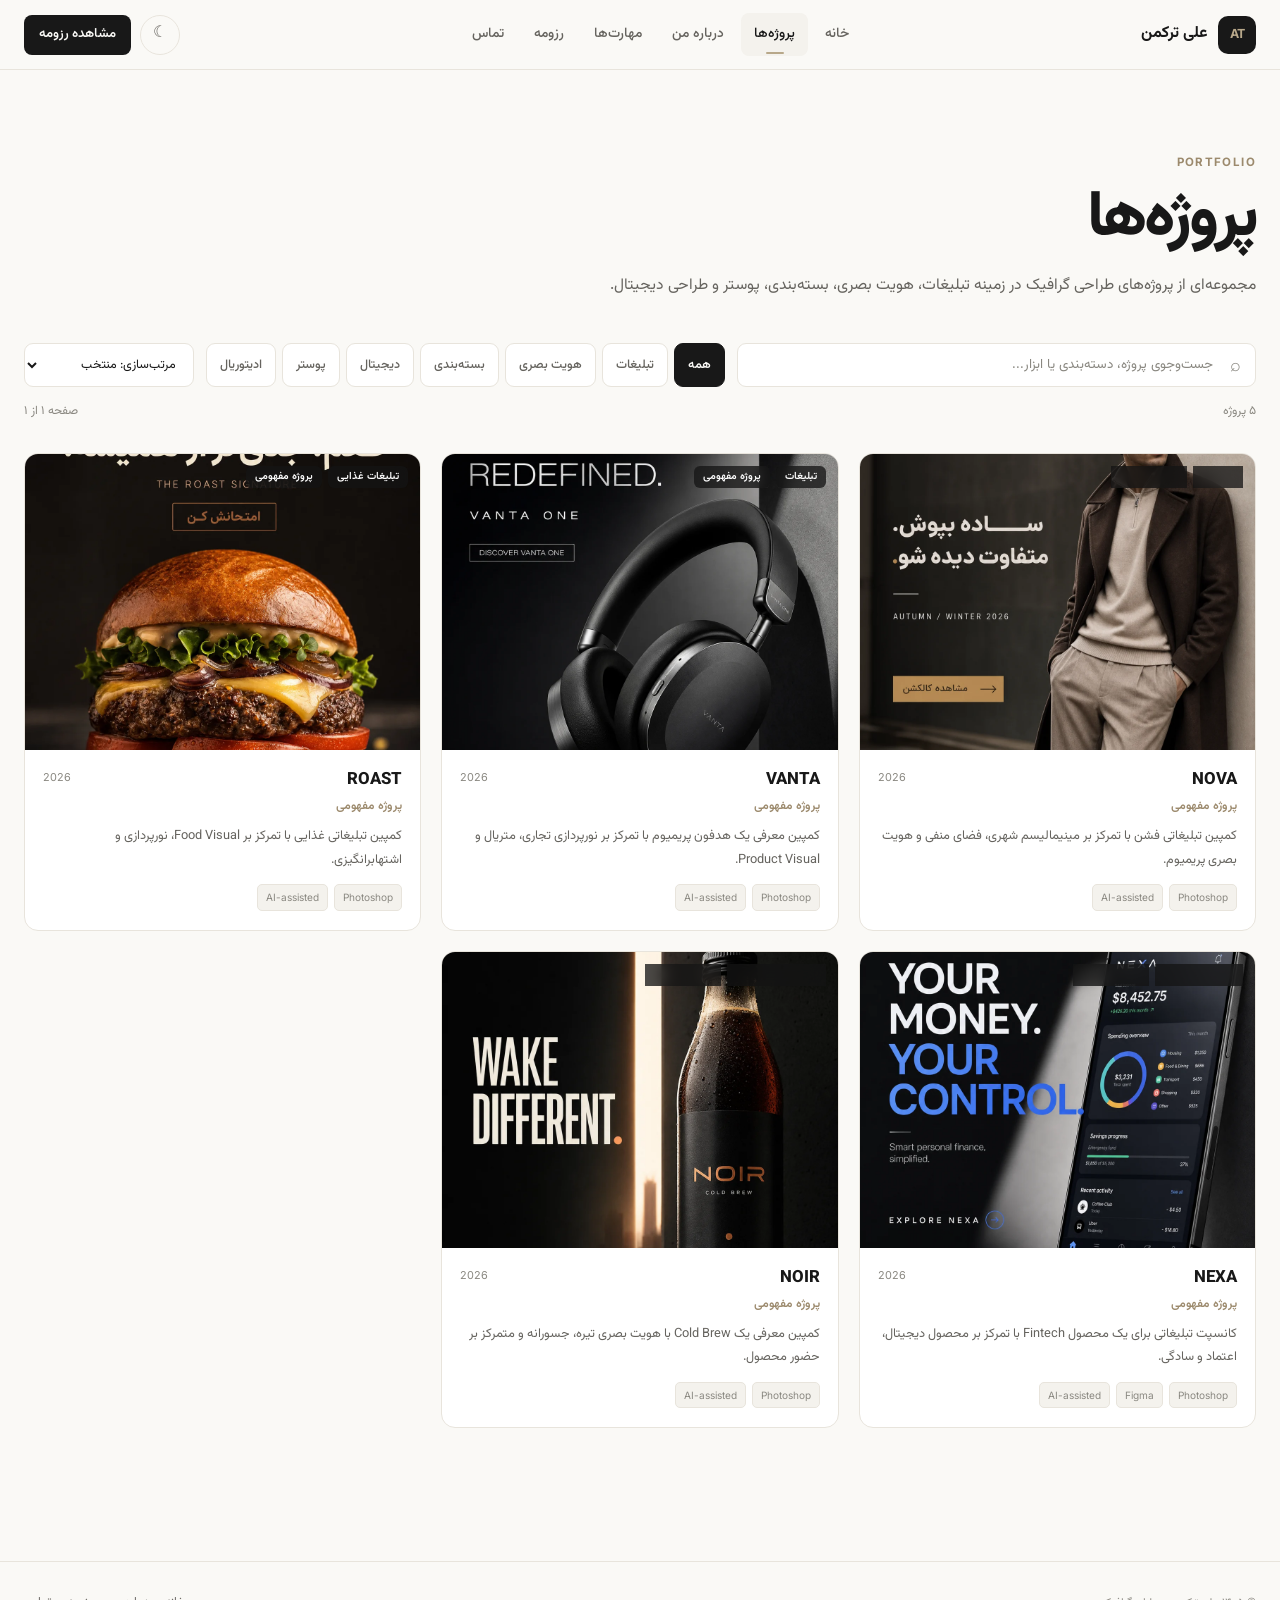
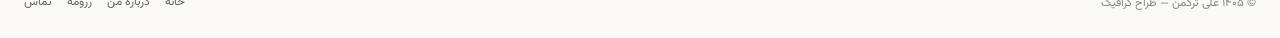
==== projects.html @ 40c4d27c "Update projects.html" ====
<!DOCTYPE html>
<html lang="fa" dir="rtl">

<head>

    <meta charset="UTF-8">

    <meta
        name="viewport"
        content="width=device-width, initial-scale=1.0"
    >

    <title>
        پروژه‌ها | علی ترکمن
    </title>

    <meta
        name="description"
        content="مجموعه پروژه‌های طراحی گرافیک علی ترکمن در زمینه تبلیغات، هویت بصری، بسته‌بندی، پوستر و طراحی دیجیتال."
    >

    <meta
        name="author"
        content="علی ترکمن"
    >

    <meta
        name="robots"
        content="index, follow"
    >

    <meta
        name="theme-color"
        content="#FAF9F6"
    >

    <link
        rel="canonical"
        href="https://amoraklm.github.io/portfolio/projects.html"
    >


    <!-- =========================================================
         OPEN GRAPH
         ========================================================= -->

    <meta
        property="og:type"
        content="website"
    >

    <meta
        property="og:locale"
        content="fa_IR"
    >

    <meta
        property="og:site_name"
        content="علی ترکمن | طراح گرافیک"
    >

    <meta
        property="og:title"
        content="پروژه‌ها | علی ترکمن"
    >

    <meta
        property="og:description"
        content="مجموعه‌ای از پروژه‌های طراحی گرافیک، تبلیغات، هویت بصری، بسته‌بندی و طراحی دیجیتال."
    >

    <meta
        property="og:url"
        content="https://amoraklm.github.io/portfolio/projects.html"
    >


    <!-- =========================================================
         FONTS
         ========================================================= -->

    <link
        rel="preconnect"
        href="https://fonts.googleapis.com"
    >

    <link
        rel="preconnect"
        href="https://fonts.gstatic.com"
        crossorigin
    >

    <link
        href="https://fonts.googleapis.com/css2?family=Inter:wght@400;500;600;700;800&family=Vazirmatn:wght@400;500;600;700;800&display=swap"
        rel="stylesheet"
    >


    <style>

        /* =========================================================
           DESIGN TOKENS
           ========================================================= */

        :root {

            --bg: #FAF9F6;

            --surface: #FFFFFF;

            --surface-soft: #F4F2ED;

            --surface-soft-2: #ECE9E2;

            --text: #181818;

            --text-secondary: #66645F;

            --text-muted: #8A8881;

            --accent: #B8A88A;

            --accent-dark: #9C8A6D;

            --accent-soft:
                rgba(184, 168, 138, 0.12);

            --border: #E8E4DC;

            --border-strong: #D9D2C7;

            --overlay:
                rgba(16, 16, 14, 0.82);

            --shadow-sm:
                0 1px 3px rgba(20, 20, 20, 0.04);

            --shadow-md:
                0 8px 24px rgba(20, 20, 20, 0.06);

            --shadow-lg:
                0 18px 60px rgba(20, 20, 20, 0.12);

            --radius-sm: 8px;

            --radius-md: 14px;

            --radius-lg: 22px;

            --container: 1240px;

            --header-height: 70px;

            --font-fa:
                "Vazirmatn",
                Tahoma,
                Arial,
                sans-serif;

            --font-en:
                "Inter",
                Arial,
                sans-serif;

            --transition:
                0.25s cubic-bezier(
                    0.25,
                    0.46,
                    0.45,
                    0.94
                );

            --focus-ring:
                0 0 0 3px
                rgba(184, 168, 138, 0.28);
        }


        html[data-theme="dark"] {

            --bg: #11110F;

            --surface: #1A1A17;

            --surface-soft: #22221E;

            --surface-soft-2: #2A2924;

            --text: #F0EFEB;

            --text-secondary: #B0AEA7;

            --text-muted: #85837C;

            --accent: #C9B996;

            --accent-dark: #B7A67F;

            --accent-soft:
                rgba(201, 185, 150, 0.11);

            --border: #2D2C28;

            --border-strong: #3A3934;

            --overlay:
                rgba(0, 0, 0, 0.88);

            --shadow-sm:
                0 1px 3px rgba(0, 0, 0, 0.22);

            --shadow-md:
                0 8px 24px rgba(0, 0, 0, 0.25);

            --shadow-lg:
                0 18px 48px rgba(0, 0, 0, 0.32);
        }


        /* =========================================================
           RESET
           ========================================================= */

        *,
        *::before,
        *::after {
            box-sizing: border-box;

            margin: 0;

            padding: 0;
        }


        html {

            scroll-behavior: smooth;

            -webkit-text-size-adjust: 100%;
        }


        body {

            min-height: 100vh;

            overflow-x: hidden;

            background:
                var(--bg);

            color:
                var(--text);

            font-family:
                var(--font-fa);

            line-height:
                1.8;

            -webkit-font-smoothing:
                antialiased;

            text-rendering:
                optimizeLegibility;

            transition:
                background-color 0.25s ease,
                color 0.25s ease;
        }


        body.modal-open {

            overflow: hidden;
        }


        a {

            color:
                inherit;

            text-decoration:
                none;
        }


        button,
        input,
        select {

            font: inherit;
        }


        button {

            border:
                0;
        }


        img {

            display:
                block;

            max-width:
                100%;
        }


        ::selection {

            background:
                var(--accent);

            color:
                #FFFFFF;
        }


        :focus-visible {

            outline:
                none;

            box-shadow:
                var(--focus-ring);
        }


        .container {

            width:
                min(
                    calc(100% - 48px),
                    var(--container)
                );

            margin-inline:
                auto;
        }


        .sr-only {

            position:
                absolute;

            width:
                1px;

            height:
                1px;

            padding:
                0;

            margin:
                -1px;

            overflow:
                hidden;

            clip:
                rect(0, 0, 0, 0);

            white-space:
                nowrap;

            border:
                0;
        }


        /* =========================================================
           HEADER
           ========================================================= */

        .site-header {

            position:
                sticky;

            top:
                0;

            z-index:
                1000;

            height:
                var(--header-height);

            background:
                color-mix(
                    in srgb,
                    var(--bg) 94%,
                    transparent
                );

            border-bottom:
                1px solid var(--border);

            backdrop-filter:
                blur(16px);

            -webkit-backdrop-filter:
                blur(16px);
        }


        .site-header-inner {

            height:
                100%;

            display:
                flex;

            align-items:
                center;

            justify-content:
                space-between;

            gap:
                28px;
        }


        .brand {

            display:
                inline-flex;

            align-items:
                center;

            gap:
                10px;

            flex-shrink:
                0;

            font-weight:
                800;
        }


        .brand-mark {

            width:
                38px;

            height:
                38px;

            display:
                grid;

            place-items:
                center;

            border-radius:
                10px;

            background:
                var(--text);

            color:
                var(--accent);

            font-family:
                var(--font-en);

            font-size:
                0.78rem;

            font-weight:
                700;

            letter-spacing:
                -0.04em;
        }


        .brand-name {

            font-size:
                1rem;

            font-weight:
                700;
        }


        .main-nav {

            display:
                flex;

            align-items:
                center;

            gap:
                4px;
        }


        .main-nav a {

            position:
                relative;

            padding:
                9px 13px;

            border-radius:
                8px;

            color:
                var(--text-secondary);

            font-size:
                0.86rem;

            font-weight:
                500;

            transition:
                color var(--transition),
                background-color var(--transition);
        }


        .main-nav a:hover,
        .main-nav a.active {

            color:
                var(--text);

            background:
                var(--surface-soft);
        }


        .main-nav a.active::after {

            content:
                "";

            position:
                absolute;

            right:
                50%;

            bottom:
                2px;

            width:
                18px;

            height:
                2px;

            transform:
                translateX(50%);

            border-radius:
                999px;

            background:
                var(--accent);
        }


        .header-actions {

            display:
                flex;

            align-items:
                center;

            gap:
                9px;
        }


        .icon-btn {

            width:
                40px;

            height:
                40px;

            display:
                grid;

            place-items:
                center;

            border:
                1px solid var(--border);

            border-radius:
                50%;

            background:
                transparent;

            color:
                var(--text-secondary);

            cursor:
                pointer;

            transition:
                border-color var(--transition),
                background-color var(--transition),
                color var(--transition);
        }


        .icon-btn:hover {

            border-color:
                var(--accent);

            background:
                var(--surface-soft);

            color:
                var(--text);
        }


        .cv-btn {

            min-height:
                40px;

            display:
                inline-flex;

            align-items:
                center;

            justify-content:
                center;

            padding:
                8px 15px;

            border-radius:
                8px;

            background:
                var(--text);

            color:
                var(--bg);

            font-size:
                0.82rem;

            font-weight:
                600;

            transition:
                background-color var(--transition),
                transform var(--transition);
        }


        .cv-btn:hover {

            transform:
                translateY(-1px);

            background:
                var(--accent);

            color:
                #FFFFFF;
        }


        .menu-btn {

            display:
                none;

            width:
                40px;

            height:
                40px;

            align-items:
                center;

            justify-content:
                center;

            flex-direction:
                column;

            gap:
                5px;

            border-radius:
                8px;

            background:
                transparent;

            cursor:
                pointer;
        }


        .menu-btn span {

            width:
                21px;

            height:
                2px;

            border-radius:
                2px;

            background:
                var(--text);

            transition:
                transform var(--transition),
                opacity var(--transition);
        }


        .menu-btn.open span:nth-child(1) {

            transform:
                translateY(7px)
                rotate(45deg);
        }


        .menu-btn.open span:nth-child(2) {

            opacity:
                0;
        }


        .menu-btn.open span:nth-child(3) {

            transform:
                translateY(-7px)
                rotate(-45deg);
        }


        /* =========================================================
           PAGE INTRO
           ========================================================= */

        .page-intro {

            padding:
                82px 0 42px;
        }


        .page-intro-inner {

            max-width:
                850px;
        }


        .eyebrow {

            margin-bottom:
                8px;

            color:
                var(--accent-dark);

            font-family:
                var(--font-en);

            font-size:
                0.72rem;

            font-weight:
                700;

            letter-spacing:
                0.12em;
        }


        .page-title {

            font-size:
                clamp(
                    2.2rem,
                    5vw,
                    4rem
                );

            line-height:
                1.2;

            letter-spacing:
                -0.045em;

            font-weight:
                800;
        }


        .page-description {

            max-width:
                700px;

            margin-top:
                12px;

            color:
                var(--text-secondary);

            font-size:
                0.98rem;

            line-height:
                2;
        }


        /* =========================================================
           TOOLBAR
           ========================================================= */

        .portfolio-toolbar {

            padding-bottom:
                30px;
        }


        .toolbar {

            display:
                grid;

            grid-template-columns:
                minmax(0, 1fr)
                auto
                auto;

            gap:
                12px;

            align-items:
                center;
        }


        .search-box {

            position:
                relative;
        }


        .search-box input {

            width:
                100%;

            height:
                44px;

            padding:
                0 42px 0 14px;

            border:
                1px solid var(--border);

            border-radius:
                9px;

            background:
                var(--surface);

            color:
                var(--text);

            font-size:
                0.84rem;

            outline:
                none;

            transition:
                border-color var(--transition),
                box-shadow var(--transition);
        }


        .search-box input::placeholder {

            color:
                var(--text-muted);
        }


        .search-box input:focus {

            border-color:
                var(--accent);

            box-shadow:
                var(--focus-ring);
        }


        .search-icon {

            position:
                absolute;

            top:
                50%;

            right:
                15px;

            transform:
                translateY(-50%);

            color:
                var(--text-muted);

            font-family:
                var(--font-en);

            font-size:
                1.1rem;

            pointer-events:
                none;
        }


        .filter-group {

            display:
                flex;

            flex-wrap:
                wrap;

            gap:
                6px;
        }


        .filter-btn {

            height:
                44px;

            padding:
                0 13px;

            border:
                1px solid var(--border);

            border-radius:
                9px;

            background:
                var(--surface);

            color:
                var(--text-secondary);

            font-size:
                0.78rem;

            font-weight:
                500;

            cursor:
                pointer;

            white-space:
                nowrap;

            transition:
                background-color var(--transition),
                color var(--transition),
                border-color var(--transition);
        }


        .filter-btn:hover {

            border-color:
                var(--accent);

            color:
                var(--text);
        }


        .filter-btn.active {

            border-color:
                var(--text);

            background:
                var(--text);

            color:
                var(--bg);

            font-weight:
                600;
        }


        html[data-theme="dark"]
        .filter-btn.active {

            border-color:
                var(--accent);

            background:
                var(--accent);

            color:
                #161613;
        }


        .sort-select {

            min-width:
                170px;

            height:
                44px;

            padding:
                0 13px;

            border:
                1px solid var(--border);

            border-radius:
                9px;

            background:
                var(--surface);

            color:
                var(--text);

            font-size:
                0.78rem;

            cursor:
                pointer;

            outline:
                none;
        }


        .toolbar-status {

            display:
                flex;

            align-items:
                center;

            justify-content:
                space-between;

            gap:
                12px;

            margin-top:
                14px;

            color:
                var(--text-muted);

            font-size:
                0.76rem;
        }


        /* =========================================================
           PROJECTS GRID
           ========================================================= */

        .projects-section {

            padding-bottom:
                95px;
        }


        .projects-grid {

            display:
                grid;

            grid-template-columns:
                repeat(
                    3,
                    minmax(0, 1fr)
                );

            gap:
                20px;
        }


        .project-card {

            min-width:
                0;

            overflow:
                hidden;

            border:
                1px solid var(--border);

            border-radius:
                var(--radius-md);

            background:
                var(--surface);

            transition:
                transform var(--transition),
                border-color var(--transition),
                box-shadow var(--transition);
        }


        .project-card:hover {

            transform:
                translateY(-4px);

            border-color:
                var(--accent);

            box-shadow:
                var(--shadow-md);
        }


        .project-card:focus-within {

            border-color:
                var(--accent);

            box-shadow:
                var(--focus-ring);
        }


        .project-open-btn {

            width:
                100%;

            height:
                100%;

            display:
                block;

            padding:
                0;

            border:
                0;

            background:
                transparent;

            color:
                inherit;

            text-align:
                right;

            cursor:
                pointer;
        }


        .project-image-wrap {

            position:
                relative;

            overflow:
                hidden;

            aspect-ratio:
                4 / 3;

            background:
                var(--surface-soft);
        }


        .project-image {

            width:
                100%;

            height:
                100%;

            object-fit:
                cover;

            transition:
                transform 0.5s ease;
        }


        .project-card:hover
        .project-image {

            transform:
                scale(1.025);
        }


        .project-fallback {

            width:
                100%;

            height:
                100%;

            display:
                grid;

            place-items:
                center;

            padding:
                20px;

            background:
                linear-gradient(
                    135deg,
                    var(--surface-soft),
                    var(--bg)
                );

            color:
                var(--accent-dark);

            font-family:
                var(--font-en);

            font-size:
                1.7rem;

            font-weight:
                800;

            letter-spacing:
                -0.04em;

            text-align:
                center;
        }


        .project-badges {

            position:
                absolute;

            top:
                12px;

            right:
                12px;

            display:
                flex;

            flex-wrap:
                wrap;

            gap:
                6px;

            max-width:
                calc(
                    100% - 24px
                );

            pointer-events:
                none;
        }


        .badge {

            display:
                inline-flex;

            align-items:
                center;

            padding:
                4px 9px;

            border-radius:
                6px;

            background:
                rgba(
                    20,
                    20,
                    20,
                    0.76
                );

            color:
                #FFFFFF;

            font-size:
                0.65rem;

            font-weight:
                600;

            line-height:
                1.4;

            backdrop-filter:
                blur(8px);

            -webkit-backdrop-filter:
                blur(8px);
        }


        .project-body {

            padding:
                18px 18px 19px;
        }


        .project-title-row {

            display:
                flex;

            align-items:
                flex-start;

            justify-content:
                space-between;

            gap:
                12px;
        }


        .project-title {

            font-size:
                1.05rem;

            font-weight:
                800;

            line-height:
                1.5;
        }


        .project-year {

            flex-shrink:
                0;

            color:
                var(--text-muted);

            font-family:
                var(--font-en);

            font-size:
                0.68rem;
        }


        .project-type {

            margin-top:
                3px;

            color:
                var(--accent-dark);

            font-size:
                0.75rem;

            font-weight:
                600;
        }


        .project-description {

            margin-top:
                7px;

            color:
                var(--text-secondary);

            font-size:
                0.8rem;

            line-height:
                1.85;
        }


        .project-tools {

            display:
                flex;

            flex-wrap:
                wrap;

            gap:
                6px;

            margin-top:
                12px;
        }


        .tool-tag {

            padding:
                3px 8px;

            border:
                1px solid var(--border);

            border-radius:
                5px;

            background:
                var(--surface-soft);

            color:
                var(--text-muted);

            font-family:
                var(--font-en);

            font-size:
                0.63rem;
        }


        /* =========================================================
           EMPTY STATE
           ========================================================= */

        .empty-state {

            display:
                none;

            padding:
                75px 20px;

            border:
                1px dashed
                var(--border-strong);

            border-radius:
                var(--radius-md);

            text-align:
                center;
        }


        .empty-state.visible {

            display:
                block;
        }


        .empty-icon {

            margin-bottom:
                10px;

            color:
                var(--accent);

            font-family:
                var(--font-en);

            font-size:
                2rem;

            font-weight:
                700;
        }


        .empty-state h2 {

            font-size:
                1rem;

            font-weight:
                700;
        }


        .empty-state p {

            margin-top:
                5px;

            color:
                var(--text-secondary);

            font-size:
                0.8rem;
        }


        .reset-search-btn {

            margin-top:
                16px;

            min-height:
                42px;

            padding:
                8px 15px;

            border-radius:
                8px;

            background:
                var(--text);

            color:
                var(--bg);

            font-size:
                0.77rem;

            font-weight:
                600;

            cursor:
                pointer;

            transition:
                background-color var(--transition);
        }


        .reset-search-btn:hover {

            background:
                var(--accent);

            color:
                #FFFFFF;
        }


        /* =========================================================
           PAGINATION
           ========================================================= */

        .pagination {

            display:
                flex;

            align-items:
                center;

            justify-content:
                center;

            flex-wrap:
                wrap;

            gap:
                6px;

            margin-top:
                38px;
        }


        .page-btn {

            min-width:
                40px;

            height:
                40px;

            padding:
                0 10px;

            display:
                inline-flex;

            align-items:
                center;

            justify-content:
                center;

            border:
                1px solid var(--border);

            border-radius:
                8px;

            background:
                var(--surface);

            color:
                var(--text-secondary);

            font-size:
                0.75rem;

            font-weight:
                600;

            cursor:
                pointer;

            transition:
                color var(--transition),
                background-color var(--transition),
                border-color var(--transition);
        }


        .page-btn:hover:not(:disabled) {

            border-color:
                var(--accent);

            color:
                var(--text);
        }


        .page-btn.active {

            border-color:
                var(--text);

            background:
                var(--text);

            color:
                var(--bg);
        }


        html[data-theme="dark"]
        .page-btn.active {

            border-color:
                var(--accent);

            background:
                var(--accent);

            color:
                #161613;
        }


        .page-btn:disabled {

            opacity:
                0.4;

            cursor:
                not-allowed;
        }


        .page-btn.arrow {

            font-family:
                var(--font-en);

            font-size:
                0.95rem;
        }


        /* =========================================================
           MODAL
           ========================================================= */

        .modal {

            position:
                fixed;

            inset:
                0;

            z-index:
                2000;

            display:
                flex;

            align-items:
                center;

            justify-content:
                center;

            padding:
                24px;

            background:
                var(--overlay);

            opacity:
                0;

            visibility:
                hidden;

            pointer-events:
                none;

            transition:
                opacity 0.25s ease,
                visibility 0.25s ease;
        }


        .modal.is-open {

            opacity:
                1;

            visibility:
                visible;

            pointer-events:
                auto;
        }


        .modal-dialog {

            position:
                relative;

            width:
                min(
                    1180px,
                    100%
                );

            max-height:
                calc(
                    100vh - 48px
                );

            display:
                grid;

            grid-template-columns:
                minmax(0, 1.55fr)
                minmax(300px, 0.8fr);

            overflow:
                hidden;

            border:
                1px solid var(--border);

            border-radius:
                var(--radius-lg);

            background:
                var(--surface);

            box-shadow:
                var(--shadow-lg);

            transform:
                translateY(12px)
                scale(0.985);

            transition:
                transform 0.28s ease;
        }


        .modal.is-open
        .modal-dialog {

            transform:
                translateY(0)
                scale(1);
        }


        .modal-visual {

            min-width:
                0;

            min-height:
                0;

            display:
                flex;

            align-items:
                center;

            justify-content:
                center;

            overflow:
                auto;

            background:
                #0F0F0D;

            scrollbar-width:
                thin;
        }


        .modal-visual img {

            width:
                100%;

            max-width:
                100%;

            height:
                auto;

            max-height:
                calc(
                    100vh - 48px
                );

            object-fit:
                contain;
        }


        .modal-info {

            min-width:
                0;

            overflow:
                auto;

            padding:
                34px 30px 30px;

            background:
                var(--surface);

            scrollbar-width:
                thin;
        }


        .modal-close {

            position:
                absolute;

            top:
                14px;

            left:
                14px;

            z-index:
                5;

            width:
                40px;

            height:
                40px;

            display:
                grid;

            place-items:
                center;

            border:
                1px solid
                rgba(
                    255,
                    255,
                    255,
                    0.15
                );

            border-radius:
                50%;

            background:
                rgba(
                    18,
                    18,
                    16,
                    0.74
                );

            color:
                #FFFFFF;

            font-family:
                var(--font-en);

            font-size:
                1.25rem;

            line-height:
                1;

            cursor:
                pointer;

            backdrop-filter:
                blur(10px);

            -webkit-backdrop-filter:
                blur(10px);

            transition:
                background-color var(--transition),
                transform var(--transition);
        }


        .modal-close:hover {

            transform:
                rotate(90deg);

            background:
                rgba(
                    18,
                    18,
                    16,
                    0.92
                );
        }


        .modal-eyebrow {

            margin-bottom:
                8px;

            color:
                var(--accent-dark);

            font-family:
                var(--font-en);

            font-size:
                0.68rem;

            font-weight:
                700;

            letter-spacing:
                0.12em;
        }


        .modal-title-row {

            display:
                flex;

            align-items:
                flex-start;

            justify-content:
                space-between;

            gap:
                16px;
        }


        .modal-title {

            font-size:
                clamp(
                    1.7rem,
                    3vw,
                    2.5rem
                );

            line-height:
                1.25;

            font-weight:
                800;

            letter-spacing:
                -0.035em;
        }


        .modal-year {

            flex-shrink:
                0;

            color:
                var(--text-muted);

            font-family:
                var(--font-en);

            font-size:
                0.72rem;

            padding-top:
                7px;
        }


        .modal-meta {

            display:
                flex;

            flex-wrap:
                wrap;

            gap:
                7px;

            margin-top:
                14px;
        }


        .modal-meta-tag {

            display:
                inline-flex;

            align-items:
                center;

            min-height:
                31px;

            padding:
                4px 10px;

            border:
                1px solid var(--border);

            border-radius:
                7px;

            background:
                var(--surface-soft);

            color:
                var(--text-secondary);

            font-size:
                0.7rem;

            font-weight:
                600;
        }


        .modal-description {

            margin-top:
                22px;

            color:
                var(--text-secondary);

            font-size:
                0.84rem;

            line-height:
                2;
        }


        .modal-section {

            margin-top:
                25px;

            padding-top:
                20px;

            border-top:
                1px solid var(--border);
        }


        .modal-section-title {

            margin-bottom:
                10px;

            font-size:
                0.8rem;

            font-weight:
                800;
        }


        .modal-tools {

            display:
                flex;

            flex-wrap:
                wrap;

            gap:
                7px;
        }


        .modal-tool {

            padding:
                5px 9px;

            border:
                1px solid var(--border);

            border-radius:
                6px;

            background:
                var(--surface-soft);

            color:
                var(--text-secondary);

            font-family:
                var(--font-en);

            font-size:
                0.66rem;
        }


        .modal-services {

            display:
                flex;

            flex-direction:
                column;

            gap:
                7px;

            padding:
                0;

            list-style:
                none;
        }


        .modal-services li {

            position:
                relative;

            padding-right:
                18px;

            color:
                var(--text-secondary);

            font-size:
                0.76rem;
        }


        .modal-services li::before {

            content:
                "";

            position:
                absolute;

            top:
                0.8em;

            right:
                0;

            width:
                6px;

            height:
                6px;

            border-radius:
                50%;

            background:
                var(--accent);
        }


        .modal-actions {

            display:
                flex;

            flex-wrap:
                wrap;

            gap:
                9px;

            margin-top:
                28px;
        }


        .modal-action {

            min-height:
                42px;

            display:
                inline-flex;

            align-items:
                center;

            justify-content:
                center;

            padding:
                8px 14px;

            border:
                1px solid var(--border);

            border-radius:
                8px;

            background:
                var(--surface);

            color:
                var(--text);

            font-size:
                0.74rem;

            font-weight:
                600;

            cursor:
                pointer;

            transition:
                background-color var(--transition),
                border-color var(--transition),
                color var(--transition);
        }


        .modal-action:hover {

            border-color:
                var(--accent);

            background:
                var(--surface-soft);

        }


        .modal-action.primary {

            border-color:
                var(--text);

            background:
                var(--text);

            color:
                var(--bg);
        }


        .modal-action.primary:hover {

            border-color:
                var(--accent);

            background:
                var(--accent);

            color:
                #FFFFFF;
        }


        /* =========================================================
           MODAL IMAGE ERROR
           ========================================================= */

        .modal-image-fallback {

            padding:
                40px;

            color:
                #FFFFFF;

            text-align:
                center;
        }


        .modal-image-fallback strong {

            display:
                block;

            font-family:
                var(--font-en);

            font-size:
                1.5rem;
        }


        .modal-image-fallback span {

            display:
                block;

            margin-top:
                7px;

            color:
                rgba(
                    255,
                    255,
                    255,
                    0.66
                );

            font-size:
                0.75rem;
        }


        /* =========================================================
           FOOTER
           ========================================================= */

        .site-footer {

            padding:
                30px 0 24px;

            border-top:
                1px solid var(--border);
        }


        .footer-inner {

            display:
                flex;

            align-items:
                center;

            justify-content:
                space-between;

            flex-wrap:
                wrap;

            gap:
                18px;
        }


        .footer-copy {

            color:
                var(--text-muted);

            font-size:
                0.72rem;
        }


        .footer-links {

            display:
                flex;

            flex-wrap:
                wrap;

            gap:
                15px;
        }


        .footer-links a {

            color:
                var(--text-secondary);

            font-size:
                0.74rem;
        }


        .footer-links a:hover {

            color:
                var(--accent-dark);
        }


        /* =========================================================
           RESPONSIVE — TABLET
           ========================================================= */

        @media (max-width: 1100px) {

            .toolbar {

                grid-template-columns:
                    1fr;
            }


            .filter-group {

                order:
                    2;
            }


            .sort-select {

                width:
                    100%;

                order:
                    3;
            }


            .projects-grid {

                grid-template-columns:
                    repeat(
                        2,
                        minmax(0, 1fr)
                    );
            }


            .modal-dialog {

                grid-template-columns:
                    minmax(0, 1.3fr)
                    minmax(280px, 0.8fr);
            }

        }


        /* =========================================================
           RESPONSIVE — MOBILE NAV
           ========================================================= */

        @media (max-width: 820px) {

            :root {

                --header-height:
                    64px;
            }


            .container {

                width:
                    min(
                        calc(100% - 32px),
                        var(--container)
                    );
            }


            .main-nav {

                position:
                    fixed;

                top:
                    var(--header-height);

                right:
                    0;

                left:
                    0;

                display:
                    flex;

                flex-direction:
                    column;

                align-items:
                    stretch;

                gap:
                    0;

                padding:
                    10px 16px 16px;

                border-bottom:
                    1px solid var(--border);

                background:
                    var(--surface);

                box-shadow:
                    var(--shadow-md);

                transform:
                    translateY(-120%);

                transition:
                    transform 0.3s ease;
            }


            .main-nav.open {

                transform:
                    translateY(0);
            }


            .main-nav a {

                padding:
                    13px 12px;

                border-bottom:
                    1px solid var(--border);

                border-radius:
                    7px;
            }


            .main-nav a:last-child {

                border-bottom:
                    0;
            }


            .main-nav a.active::after {

                display:
                    none;
            }


            .header-actions .cv-btn {

                display:
                    none;
            }


            .menu-btn {

                display:
                    flex;
            }


            .page-intro {

                padding:
                    58px 0 36px;
            }


            .modal {

                padding:
                    12px;
            }


            .modal-dialog {

                width:
                    100%;

                max-height:
                    calc(
                        100vh - 24px
                    );

                grid-template-columns:
                    1fr;

                grid-template-rows:
                    auto 1fr;
            }


            .modal-visual {

                max-height:
                    48vh;
            }


            .modal-visual img {

                max-height:
                    48vh;
            }


            .modal-info {

                padding:
                    25px 20px 22px;
            }


            .modal-close {

                top:
                    10px;

                left:
                    10px;
            }

        }


        /* =========================================================
           RESPONSIVE — SMALL MOBILE
           ========================================================= */

        @media (max-width: 620px) {

            .page-intro {

                padding:
                    48px 0 30px;
            }


            .page-title {

                font-size:
                    2.2rem;
            }


            .page-description {

                font-size:
                    0.89rem;
            }


            .filter-group {

                overflow-x:
                    auto;

                flex-wrap:
                    nowrap;

                padding-bottom:
                    4px;

                scrollbar-width:
                    none;
            }


            .filter-group::-webkit-scrollbar {

                display:
                    none;
            }


            .filter-btn {

                flex:
                    0 0 auto;
            }


            .projects-grid {

                grid-template-columns:
                    1fr;

                gap:
                    16px;
            }


            .project-body {

                padding:
                    16px;
            }


            .toolbar-status {

                flex-direction:
                    column;

                align-items:
                    flex-start;

                gap:
                    4px;
            }


            .footer-inner {

                flex-direction:
                    column;

                align-items:
                    flex-start;
            }


            .modal {

                padding:
                    8px;
            }


            .modal-dialog {

                max-height:
                    calc(
                        100vh - 16px
                    );

                border-radius:
                    16px;
            }


            .modal-visual {

                max-height:
                    38vh;
            }


            .modal-visual img {

                max-height:
                    38vh;
            }


            .modal-title {

                font-size:
                    1.65rem;
            }


            .modal-title-row {

                gap:
                    8px;
            }


            .modal-info {

                padding:
                    22px 16px 18px;
            }


            .modal-actions {

                flex-direction:
                    column;
            }


            .modal-action {

                width:
                    100%;
            }

        }


        /* =========================================================
           REDUCED MOTION
           ========================================================= */

        @media (
            prefers-reduced-motion: reduce
        ) {

            html {

                scroll-behavior:
                    auto;
            }


            *,
            *::before,
            *::after {

                animation-duration:
                    0.01ms !important;

                animation-iteration-count:
                    1 !important;

                transition-duration:
                    0.01ms !important;
            }

        }

/* =========================================================
   MOBILE MODAL — PREMIUM RESPONSIVE OVERRIDE
   ========================================================= */

@media (max-width: 820px) {

    .modal {
        padding:
            max(10px, env(safe-area-inset-top))
            max(10px, env(safe-area-inset-right))
            max(10px, env(safe-area-inset-bottom))
            max(10px, env(safe-area-inset-left));

        align-items: center;
        overscroll-behavior: contain;
    }

    .modal-dialog {
        width: 100%;
        height: auto;
        max-height: calc(100dvh - 20px);

        display: flex;
        flex-direction: column;

        border-radius: 18px;
        overflow: hidden;

        transform-origin: center center;
    }

    /* -------------------------
       VISUAL
       ------------------------- */

    .modal-visual {
        position: relative;

        flex: 0 0 auto;

        width: 100%;
        height: min(43dvh, 390px);
        max-height: 43dvh;

        display: flex;
        align-items: center;
        justify-content: center;

        overflow: hidden;

        background: #0f0f0d;
    }

    .modal-visual img {
        width: 100%;
        height: 100%;

        max-width: none;
        max-height: none;

        object-fit: contain;
        object-position: center;

        user-select: none;
        -webkit-user-drag: none;
    }

    /* -------------------------
       CLOSE BUTTON
       ------------------------- */

    .modal-close {
        top:
            max(10px, env(safe-area-inset-top));

        left:
            max(10px, env(safe-area-inset-left));

        width: 42px;
        height: 42px;

        border-radius: 12px;

        background:
            rgba(12, 12, 10, 0.72);

        border:
            1px solid
            rgba(255, 255, 255, 0.16);

        backdrop-filter: blur(14px);
        -webkit-backdrop-filter: blur(14px);

        box-shadow:
            0 8px 24px rgba(0, 0, 0, 0.22);
    }

    /* -------------------------
       INFO PANEL
       ------------------------- */

    .modal-info {
        flex: 1 1 auto;

        min-height: 0;

        overflow-y: auto;
        overflow-x: hidden;

        padding:
            22px
            18px
            max(20px, env(safe-area-inset-bottom))
            18px;

        -webkit-overflow-scrolling: touch;
        overscroll-behavior: contain;
    }

    .modal-eyebrow {
        margin-bottom: 6px;
        font-size: 0.65rem;
    }

    .modal-title-row {
        align-items: center;
        gap: 10px;
    }

    .modal-title {
        min-width: 0;

        font-size: clamp(1.45rem, 7vw, 1.85rem);
        line-height: 1.2;

        letter-spacing: -0.035em;
    }

    .modal-year {
        padding-top: 0;
        font-size: 0.66rem;
    }

    .modal-meta {
        gap: 6px;
        margin-top: 12px;
    }

    .modal-meta-tag {
        min-height: 29px;
        padding: 4px 9px;
        font-size: 0.66rem;
    }

    .modal-description {
        margin-top: 18px;

        font-size: 0.82rem;
        line-height: 1.95;
    }

    .modal-section {
        margin-top: 20px;
        padding-top: 17px;
    }

    .modal-section-title {
        margin-bottom: 9px;
        font-size: 0.76rem;
    }

    .modal-tools {
        gap: 6px;
    }

    .modal-tool {
        padding: 5px 8px;
        font-size: 0.63rem;
    }

    .modal-services {
        gap: 6px;
    }

    .modal-services li {
        padding-right: 16px;
        font-size: 0.74rem;
    }

    /* -------------------------
       ACTIONS
       ------------------------- */

    .modal-actions {
        position: sticky;

        bottom: 0;

        margin:
            22px -18px -22px;

        padding:
            12px
            18px
            max(12px, env(safe-area-inset-bottom));

        display: grid;
        grid-template-columns: 1fr;

        background:
            linear-gradient(
                to bottom,
                rgba(255,255,255,0),
                var(--surface) 28%
            );

        backdrop-filter: blur(10px);
        -webkit-backdrop-filter: blur(10px);

        z-index: 4;
    }

    html[data-theme="dark"] .modal-actions {
        background:
            linear-gradient(
                to bottom,
                rgba(17,17,15,0),
                var(--surface) 28%
            );
    }

    .modal-action {
        width: 100%;
        min-height: 44px;

        border-radius: 10px;

        font-size: 0.76rem;
    }
}


/* =========================================================
   SMALL PHONES
   ========================================================= */

@media (max-width: 480px) {

    .modal {
        padding: 6px;
    }

    .modal-dialog {
        max-height: calc(100dvh - 12px);
        border-radius: 16px;
    }

    .modal-visual {
        height: 37dvh;
        max-height: 37dvh;
    }

    .modal-info {
        padding:
            19px
            15px
            max(18px, env(safe-area-inset-bottom))
            15px;
    }

    .modal-close {
        width: 40px;
        height: 40px;

        border-radius: 11px;
    }

    .modal-title {
        font-size: 1.4rem;
    }

    .modal-description {
        font-size: 0.79rem;
    }

    .modal-section {
        margin-top: 18px;
        padding-top: 15px;
    }

    .modal-actions {
        margin:
            20px -15px -19px;

        padding:
            11px
            15px
            max(10px, env(safe-area-inset-bottom));
    }
}


/* =========================================================
   VERY SMALL DEVICES
   ========================================================= */

@media (max-width: 360px) {

    .modal-visual {
        height: 34dvh;
        max-height: 34dvh;
    }

    .modal-title {
        font-size: 1.28rem;
    }

    .modal-meta-tag {
        font-size: 0.61rem;
    }
}

    </style>

</head>


<body>


    <!-- =========================================================
         HEADER
         ========================================================= -->

    <header class="site-header">

        <div class="container site-header-inner">


            <a
                href="index.html"
                class="brand"
                aria-label="صفحه اصلی علی ترکمن"
            >

                <span class="brand-mark">
                    AT
                </span>

                <span class="brand-name">
                    علی ترکمن
                </span>

            </a>


            <nav
                class="main-nav"
                id="mainNav"
                aria-label="ناوبری اصلی"
            >

                <a href="index.html">
                    خانه
                </a>

                <a
                    href="projects.html"
                    class="active"
                    aria-current="page"
                >
                    پروژه‌ها
                </a>

                <a href="index.html#about">
                    درباره من
                </a>

                <a href="index.html#skills">
                    مهارت‌ها
                </a>

                <a href="resume.html">
                    رزومه
                </a>

                <a href="index.html#contact">
                    تماس
                </a>

            </nav>


            <div class="header-actions">


                <button
                    type="button"
                    class="icon-btn"
                    id="themeToggle"
                    aria-label="تغییر حالت نمایش"
                    title="تغییر حالت نمایش"
                >

                    <span
                        id="themeIcon"
                        aria-hidden="true"
                    >
                        ☾
                    </span>

                </button>


                <a
                    href="cv.pdf"
                    class="cv-btn"
                    target="_blank"
                    rel="noopener"
                >
                    مشاهده رزومه
                </a>


                <button
                    type="button"
                    class="menu-btn"
                    id="menuBtn"
                    aria-label="باز کردن منو"
                    aria-expanded="false"
                    aria-controls="mainNav"
                >

                    <span></span>
                    <span></span>
                    <span></span>

                </button>

            </div>

        </div>

    </header>



    <!-- =========================================================
         MAIN
         ========================================================= -->

    <main>


        <!-- =====================================================
             PAGE INTRO
             ===================================================== -->

        <section class="page-intro">

            <div class="container">

                <div class="page-intro-inner">


                    <p class="eyebrow">
                        PORTFOLIO
                    </p>


                    <h1 class="page-title">
                        پروژه‌ها
                    </h1>


                    <p class="page-description">
                        مجموعه‌ای از پروژه‌های طراحی گرافیک در زمینه
                        تبلیغات، هویت بصری، بسته‌بندی، پوستر و طراحی دیجیتال.
                    </p>

                </div>

            </div>

        </section>



        <!-- =====================================================
             TOOLBAR
             ===================================================== -->

        <section
            class="portfolio-toolbar"
            aria-label="جست‌وجو و فیلتر پروژه‌ها"
        >

            <div class="container">


                <div class="toolbar">


                    <div class="search-box">

                        <label
                            for="projectSearch"
                            class="sr-only"
                        >
                            جست‌وجوی پروژه
                        </label>


                        <input
                            id="projectSearch"
                            type="search"
                            placeholder="جست‌وجوی پروژه، دسته‌بندی یا ابزار..."
                            autocomplete="off"
                            spellcheck="false"
                        >


                        <span
                            class="search-icon"
                            aria-hidden="true"
                        >
                            ⌕
                        </span>

                    </div>



                    <div
                        class="filter-group"
                        id="filterGroup"
                        role="group"
                        aria-label="فیلتر پروژه‌ها"
                    >


                        <button
                            type="button"
                            class="filter-btn active"
                            data-filter="all"
                            aria-pressed="true"
                        >
                            همه
                        </button>


                        <button
                            type="button"
                            class="filter-btn"
                            data-filter="advertising"
                            aria-pressed="false"
                        >
                            تبلیغات
                        </button>


                        <button
                            type="button"
                            class="filter-btn"
                            data-filter="branding"
                            aria-pressed="false"
                        >
                            هویت بصری
                        </button>


                        <button
                            type="button"
                            class="filter-btn"
                            data-filter="packaging"
                            aria-pressed="false"
                        >
                            بسته‌بندی
                        </button>


                        <button
                            type="button"
                            class="filter-btn"
                            data-filter="digital"
                            aria-pressed="false"
                        >
                            دیجیتال
                        </button>


                        <button
                            type="button"
                            class="filter-btn"
                            data-filter="poster"
                            aria-pressed="false"
                        >
                            پوستر
                        </button>


                        <button
                            type="button"
                            class="filter-btn"
                            data-filter="editorial"
                            aria-pressed="false"
                        >
                            ادیتوریال
                        </button>

                    </div>



                    <label
                        for="sortProjects"
                        class="sr-only"
                    >
                        مرتب‌سازی پروژه‌ها
                    </label>


                    <select
                        id="sortProjects"
                        class="sort-select"
                    >

                        <option value="featured">
                            مرتب‌سازی: منتخب
                        </option>

                        <option value="newest">
                            جدیدترین
                        </option>

                        <option value="oldest">
                            قدیمی‌ترین
                        </option>

                        <option value="az">
                            نام: الف تا ی
                        </option>

                        <option value="za">
                            نام: ی تا الف
                        </option>

                    </select>

                </div>



                <div class="toolbar-status">

                    <span id="resultCount">
                        در حال بارگذاری پروژه‌ها...
                    </span>


                    <span id="pageStatus">
                        صفحه ۱
                    </span>

                </div>

            </div>

        </section>



        <!-- =====================================================
             PROJECTS
             ===================================================== -->

        <section class="projects-section">

            <div class="container">


                <div
                    class="projects-grid"
                    id="projectsGrid"
                    aria-live="polite"
                ></div>



                <div
                    class="empty-state"
                    id="emptyState"
                    aria-live="polite"
                >

                    <div
                        class="empty-icon"
                        aria-hidden="true"
                    >
                        0
                    </div>


                    <h2>
                        پروژه‌ای پیدا نشد.
                    </h2>


                    <p>
                        عبارت جست‌وجو یا فیلتر انتخاب‌شده را تغییر دهید.
                    </p>


                    <button
                        type="button"
                        class="reset-search-btn"
                        id="resetSearchBtn"
                    >
                        پاک کردن فیلترها
                    </button>

                </div>



                <nav
                    class="pagination"
                    id="pagination"
                    aria-label="صفحه‌بندی پروژه‌ها"
                ></nav>

            </div>

        </section>

    </main>



    <!-- =========================================================
         PROJECT MODAL
         ========================================================= -->

    <div
        class="modal"
        id="projectModal"
        aria-hidden="true"
        role="dialog"
        aria-modal="true"
        aria-labelledby="modalTitle"
    >


        <div
            class="modal-dialog"
            id="modalDialog"
            role="document"
        >


            <button
                type="button"
                class="modal-close"
                id="modalClose"
                aria-label="بستن پیش‌نمایش"
                title="بستن"
            >
                ×
            </button>



            <div
                class="modal-visual"
                id="modalVisual"
            >

                <img
                    id="modalImage"
                    src=""
                    alt=""
                >

            </div>



            <div class="modal-info">


                <p
                    class="modal-eyebrow"
                    id="modalEyebrow"
                >
                    PROJECT
                </p>


                <div class="modal-title-row">

                    <h2
                        class="modal-title"
                        id="modalTitle"
                    >
                    </h2>


                    <span
                        class="modal-year"
                        id="modalYear"
                    >
                    </span>

                </div>


                <div
                    class="modal-meta"
                    id="modalMeta"
                ></div>


                <p
                    class="modal-description"
                    id="modalDescription"
                ></p>


                <section
                    class="modal-section"
                    id="modalToolsSection"
                >

                    <h3 class="modal-section-title">
                        ابزارها
                    </h3>


                    <div
                        class="modal-tools"
                        id="modalTools"
                    ></div>

                </section>


                <section
                    class="modal-section"
                    id="modalServicesSection"
                >

                    <h3 class="modal-section-title">
                        حوزه‌های کار
                    </h3>


                    <ul
                        class="modal-services"
                        id="modalServices"
                    ></ul>

                </section>


                <div class="modal-actions">

                    <button
                        type="button"
                        class="modal-action primary"
                        id="viewFullImageBtn"
                    >
                        مشاهده تصویر کامل
                    </button>


                    <button
                        type="button"
                        class="modal-action"
                        id="closeModalSecondary"
                    >
                        بستن
                    </button>

                </div>

            </div>

        </div>

    </div>



    <!-- =========================================================
         FOOTER
         ========================================================= -->

    <footer class="site-footer">

        <div class="container">

            <div class="footer-inner">


                <p class="footer-copy">
                    © ۱۴۰۵ علی ترکمن — طراح گرافیک
                </p>


                <nav
                    class="footer-links"
                    aria-label="لینک‌های پایین صفحه"
                >

                    <a href="index.html">
                        خانه
                    </a>

                    <a href="index.html#about">
                        درباره من
                    </a>

                    <a
                        href="cv.pdf"
                        target="_blank"
                        rel="noopener"
                    >
                        رزومه
                    </a>

                    <a href="index.html#contact">
                        تماس
                    </a>

                </nav>

            </div>

        </div>

    </footer>



    <!-- =========================================================
         CENTRAL PROJECT DATABASE
         ========================================================= -->

    <script src="js/projects-data.js"></script>



    <!-- =========================================================
         APPLICATION
         ========================================================= -->

    <script>

        "use strict";


        /* =========================================================
           CONFIGURATION
           ========================================================= */

        const ITEMS_PER_PAGE = 12;



        /* =========================================================
           STATE
           ========================================================= */

        const state = {

            search: "",

            category: "all",

            sort: "featured",

            page: 1

        };


        let currentProject = null;



        /* =========================================================
           DOM
           ========================================================= */

        const projectsGrid =
            document.getElementById(
                "projectsGrid"
            );


        const emptyState =
            document.getElementById(
                "emptyState"
            );


        const resetSearchBtn =
            document.getElementById(
                "resetSearchBtn"
            );


        const projectSearch =
            document.getElementById(
                "projectSearch"
            );


        const sortProjects =
            document.getElementById(
                "sortProjects"
            );


        const filterButtons =
            document.querySelectorAll(
                ".filter-btn"
            );


        const resultCount =
            document.getElementById(
                "resultCount"
            );


        const pageStatus =
            document.getElementById(
                "pageStatus"
            );


        const pagination =
            document.getElementById(
                "pagination"
            );


        const themeToggle =
            document.getElementById(
                "themeToggle"
            );


        const themeIcon =
            document.getElementById(
                "themeIcon"
            );


        const menuBtn =
            document.getElementById(
                "menuBtn"
            );


        const mainNav =
            document.getElementById(
                "mainNav"
            );


        const projectModal =
            document.getElementById(
                "projectModal"
            );


        const modalClose =
            document.getElementById(
                "modalClose"
            );


        const modalImage =
            document.getElementById(
                "modalImage"
            );


        const modalVisual =
            document.getElementById(
                "modalVisual"
            );


        const modalEyebrow =
            document.getElementById(
                "modalEyebrow"
            );


        const modalTitle =
            document.getElementById(
                "modalTitle"
            );


        const modalYear =
            document.getElementById(
                "modalYear"
            );


        const modalMeta =
            document.getElementById(
                "modalMeta"
            );


        const modalDescription =
            document.getElementById(
                "modalDescription"
            );


        const modalTools =
            document.getElementById(
                "modalTools"
            );


        const modalToolsSection =
            document.getElementById(
                "modalToolsSection"
            );


        const modalServices =
            document.getElementById(
                "modalServices"
            );


        const modalServicesSection =
            document.getElementById(
                "modalServicesSection"
            );


        const viewFullImageBtn =
            document.getElementById(
                "viewFullImageBtn"
            );


        const closeModalSecondary =
            document.getElementById(
                "closeModalSecondary"
            );



        /* =========================================================
           HTML ESCAPE
           ========================================================= */

        function escapeHtml(
            value
        ) {

            return String(
                value ?? ""
            )

                .replace(
                    /&/g,
                    "&amp;"
                )

                .replace(
                    /</g,
                    "&lt;"
                )

                .replace(
                    />/g,
                    "&gt;"
                )

                .replace(
                    /"/g,
                    "&quot;"
                )

                .replace(
                    /'/g,
                    "&#039;"
                );

        }



        /* =========================================================
           NUMBER FORMAT
           ========================================================= */

        function formatNumber(
            value
        ) {

            return Number(
                value
            ).toLocaleString(
                "fa-IR"
            );

        }



        /* =========================================================
           NORMALIZE SEARCH
           ========================================================= */

        function normalizeSearch(
            value
        ) {

            return String(
                value ?? ""
            )
                .trim()
                .toLowerCase();

        }



        /* =========================================================
           PROJECT DATABASE
           ========================================================= */

        function getAvailableProjects() {

            if (
                typeof PROJECTS ===
                "undefined"
            ) {

                console.error(
                    "PROJECTS database was not loaded."
                );

                return [];

            }


            if (
                !Array.isArray(
                    PROJECTS
                )
            ) {

                console.error(
                    "PROJECTS is not an array."
                );

                return [];

            }


            return PROJECTS.filter(
                project =>
                    project &&
                    typeof project ===
                        "object" &&
                    project.id &&
                    project.title
            );

        }



        /* =========================================================
           FILTER + SEARCH + SORT
           ========================================================= */

        function getFilteredProjects() {

            const projects =
                getAvailableProjects();


            const search =
                normalizeSearch(
                    state.search
                );


            let filtered =
                projects.filter(
                    project => {


                        const categoryMatch =
                            state.category ===
                                "all" ||
                            project.category ===
                                state.category;


                        if (
                            !categoryMatch
                        ) {

                            return false;

                        }


                        if (!search) {

                            return true;

                        }


                        const searchableFields = [

                            project.title,

                            project.category,

                            project.categoryLabel,

                            project.type,

                            project.typeLabel,

                            project.shortDescription,

                            project.description,

                            ...(Array.isArray(
                                project.tools
                            )
                                ? project.tools
                                : []
                            ),

                            ...(Array.isArray(
                                project.services
                            )
                                ? project.services
                                : []
                            )

                        ];


                        const searchableText =
                            searchableFields
                                .filter(
                                    Boolean
                                )
                                .join(" ")
                                .toLowerCase();


                        return searchableText.includes(
                            search
                        );

                    }
                );


            filtered.sort(
                (
                    a,
                    b
                ) => {


                    if (
                        state.sort ===
                        "az"
                    ) {

                        return String(
                            a.title
                        ).localeCompare(
                            String(
                                b.title
                            ),
                            "fa"
                        );

                    }


                    if (
                        state.sort ===
                        "za"
                    ) {

                        return String(
                            b.title
                        ).localeCompare(
                            String(
                                a.title
                            ),
                            "fa"
                        );

                    }


                    const yearA =
                        parseInt(
                            a.year ||
                            "0",
                            10
                        );


                    const yearB =
                        parseInt(
                            b.year ||
                            "0",
                            10
                        );


                    if (
                        state.sort ===
                        "newest"
                    ) {

                        return (
                            yearB -
                            yearA
                        );

                    }


                    if (
                        state.sort ===
                        "oldest"
                    ) {

                        return (
                            yearA -
                            yearB
                        );

                    }


                    /*
                     * Featured:
                     * featured projects first,
                     * then newest first.
                     */

                    if (
                        Boolean(
                            a.featured
                        ) !==
                        Boolean(
                            b.featured
                        )
                    ) {

                        return a.featured
                            ? -1
                            : 1;

                    }


                    return (
                        yearB -
                        yearA
                    );

                }
            );


            return filtered;

        }



        /* =========================================================
           IMAGE FALLBACK FOR CARD
           ========================================================= */

        function attachCardImageFallback(
            image,
            title
        ) {

            if (!image) {

                return;

            }


            image.addEventListener(
                "error",
                () => {


                    const wrapper =
                        image.closest(
                            ".project-image-wrap"
                        );


                    if (!wrapper) {

                        return;

                    }


                    image.remove();


                    const fallback =
                        document.createElement(
                            "div"
                        );


                    fallback.className =
                        "project-fallback";


                    fallback.textContent =
                        title;


                    wrapper.prepend(
                        fallback
                    );

                },
                {
                    once: true
                }
            );

        }



        /* =========================================================
           CREATE PROJECT CARD
           ========================================================= */

        function createProjectCard(
            project
        ) {

            const card =
                document.createElement(
                    "article"
                );


            card.className =
                "project-card";


            const title =
                escapeHtml(
                    project.title
                );


            const cover =
                escapeHtml(
                    project.cover ||
                    ""
                );


            const categoryLabel =
                escapeHtml(
                    project.categoryLabel ||
                    project.category ||
                    ""
                );


            const typeLabel =
                escapeHtml(
                    project.typeLabel ||
                    ""
                );


            const description =
                escapeHtml(
                    project.shortDescription ||
                    project.description ||
                    ""
                );


            const year =
                escapeHtml(
                    project.year ||
                    ""
                );


            const tools =
                Array.isArray(
                    project.tools
                )
                    ? project.tools
                    : [];


            const toolMarkup =
                tools
                    .filter(Boolean)
                    .map(
                        tool =>
                            `
                            <span class="tool-tag">
                                ${escapeHtml(tool)}
                            </span>
                            `
                    )
                    .join("");


            card.innerHTML = `

                <button
                    type="button"
                    class="project-open-btn"
                    data-project-id="${escapeHtml(project.id)}"
                    aria-label="باز کردن پیش‌نمایش پروژه ${title}"
                >

                    <div class="project-image-wrap">

                        <img
                            class="project-image"
                            src="${cover}"
                            alt="${title} — ${categoryLabel}"
                            loading="lazy"
                            decoding="async"
                        >


                        <div class="project-badges">

                            ${
                                categoryLabel
                                    ? `
                                        <span class="badge">
                                            ${categoryLabel}
                                        </span>
                                      `
                                    : ""
                            }


                            ${
                                typeLabel
                                    ? `
                                        <span class="badge">
                                            ${typeLabel}
                                        </span>
                                      `
                                    : ""
                            }

                        </div>

                    </div>


                    <div class="project-body">

                        <div class="project-title-row">

                            <h2 class="project-title">
                                ${title}
                            </h2>


                            ${
                                year
                                    ? `
                                        <span class="project-year">
                                            ${year}
                                        </span>
                                      `
                                    : ""
                            }

                        </div>


                        ${
                            typeLabel
                                ? `
                                    <div class="project-type">
                                        ${typeLabel}
                                    </div>
                                  `
                                : ""
                        }


                        ${
                            description
                                ? `
                                    <p class="project-description">
                                        ${description}
                                    </p>
                                  `
                                : ""
                        }


                        ${
                            toolMarkup
                                ? `
                                    <div class="project-tools">
                                        ${toolMarkup}
                                    </div>
                                  `
                                : ""
                        }

                    </div>

                </button>
            `;


            const image =
                card.querySelector(
                    ".project-image"
                );


            attachCardImageFallback(
                image,
                String(
                    project.title
                )
            );


            const button =
                card.querySelector(
                    ".project-open-btn"
                );


            button?.addEventListener(
                "click",
                () => {

                    openProjectModal(
                        project.id
                    );

                }
            );


            return card;

        }



        /* =========================================================
           RENDER PROJECTS
           ========================================================= */

        function renderProjects() {

            const filtered =
                getFilteredProjects();


            const total =
                filtered.length;


            const totalPages =
                Math.max(
                    1,
                    Math.ceil(
                        total /
                        ITEMS_PER_PAGE
                    )
                );


            if (
                state.page >
                totalPages
            ) {

                state.page =
                    totalPages;

            }


            const start =
                (
                    state.page -
                    1
                ) *
                ITEMS_PER_PAGE;


            const end =
                start +
                ITEMS_PER_PAGE;


            const visible =
                filtered.slice(
                    start,
                    end
                );


            projectsGrid.innerHTML =
                "";


            emptyState.classList.toggle(
                "visible",
                total === 0
            );


            resultCount.textContent =
                `${formatNumber(
                    total
                )} پروژه`;


            if (
                total === 0
            ) {

                pagination.innerHTML =
                    "";

                pageStatus.textContent =
                    "بدون نتیجه";

                return;

            }


            visible.forEach(
                project => {

                    projectsGrid.appendChild(
                        createProjectCard(
                            project
                        )
                    );

                }
            );


            renderPagination(
                totalPages
            );


            pageStatus.textContent =
                `صفحه ${formatNumber(
                    state.page
                )} از ${formatNumber(
                    totalPages
                )}`;

        }



        /* =========================================================
           PAGINATION
           ========================================================= */

        function renderPagination(
            totalPages
        ) {

            pagination.innerHTML =
                "";


            if (
                totalPages <= 1
            ) {

                return;

            }


            const previous =
                document.createElement(
                    "button"
                );


            previous.type =
                "button";


            previous.className =
                "page-btn arrow";


            previous.textContent =
                "→";


            previous.setAttribute(
                "aria-label",
                "صفحه قبلی"
            );


            previous.disabled =
                state.page ===
                1;


            previous.addEventListener(
                "click",
                () => {

                    if (
                        state.page >
                        1
                    ) {

                        state.page -=
                            1;

                        renderProjects();

                        scrollToProjects();

                    }

                }
            );


            pagination.appendChild(
                previous
            );


            const pages =
                getVisiblePageNumbers(
                    state.page,
                    totalPages
                );


            pages.forEach(
                pageNumber => {


                    if (
                        pageNumber ===
                        "ellipsis"
                    ) {

                        const span =
                            document.createElement(
                                "span"
                            );


                        span.className =
                            "page-btn";


                        span.textContent =
                            "…";


                        span.setAttribute(
                            "aria-hidden",
                            "true"
                        );


                        span.style.cursor =
                            "default";


                        pagination.appendChild(
                            span
                        );


                        return;

                    }


                    const button =
                        document.createElement(
                            "button"
                        );


                    button.type =
                        "button";


                    button.className =
                        "page-btn";


                    button.textContent =
                        formatNumber(
                            pageNumber
                        );


                    button.setAttribute(
                        "aria-label",
                        `صفحه ${formatNumber(
                            pageNumber
                        )}`
                    );


                    if (
                        pageNumber ===
                        state.page
                    ) {

                        button.classList.add(
                            "active"
                        );


                        button.setAttribute(
                            "aria-current",
                            "page"
                        );

                    }


                    button.addEventListener(
                        "click",
                        () => {

                            state.page =
                                pageNumber;

                            renderProjects();

                            scrollToProjects();

                        }
                    );


                    pagination.appendChild(
                        button
                    );

                }
            );


            const next =
                document.createElement(
                    "button"
                );


            next.type =
                "button";


            next.className =
                "page-btn arrow";


            next.textContent =
                "←";


            next.setAttribute(
                "aria-label",
                "صفحه بعدی"
            );


            next.disabled =
                state.page ===
                totalPages;


            next.addEventListener(
                "click",
                () => {

                    if (
                        state.page <
                        totalPages
                    ) {

                        state.page +=
                            1;

                        renderProjects();

                        scrollToProjects();

                    }

                }
            );


            pagination.appendChild(
                next
            );

        }



        /* =========================================================
           PAGE NUMBER RANGE
           ========================================================= */

        function getVisiblePageNumbers(
            current,
            total
        ) {

            if (
                total <= 7
            ) {

                return Array.from(
                    {
                        length:
                            total
                    },
                    (
                        _,
                        index
                    ) =>
                        index + 1
                );

            }


            const pages = [1];


            if (
                current > 4
            ) {

                pages.push(
                    "ellipsis"
                );

            }


            const start =
                Math.max(
                    2,
                    current - 1
                );


            const end =
                Math.min(
                    total - 1,
                    current + 1
                );


            for (
                let page = start;
                page <= end;
                page++
            ) {

                pages.push(
                    page
                );

            }


            if (
                current <
                total - 3
            ) {

                pages.push(
                    "ellipsis"
                );

            }


            pages.push(
                total
            );


            return pages;

        }



        /* =========================================================
           SCROLL
           ========================================================= */

        function scrollToProjects() {

            const section =
                document.querySelector(
                    ".projects-section"
                );


            section?.scrollIntoView(
                {
                    behavior:
                        "smooth",

                    block:
                        "start"
                }
            );

        }



        /* =========================================================
           OPEN MODAL
           ========================================================= */

        function openProjectModal(
            projectId
        ) {

            const project =
                getAvailableProjects()
                    .find(
                        item =>
                            String(
                                item.id
                            ) ===
                            String(
                                projectId
                            )
                    );


            if (!project) {

                console.error(
                    "Project not found:",
                    projectId
                );

                return;

            }


            currentProject =
                project;


            /* =====================================================
               BASIC INFORMATION
               ===================================================== */

            modalEyebrow.textContent =
                project.type ===
                "concept"
                    ? "CONCEPT PROJECT"
                    : "PROJECT";


            modalTitle.textContent =
                project.title ||
                "";


            modalYear.textContent =
                project.year ||
                "";


            modalDescription.textContent =
                project.description ||
                project.shortDescription ||
                "";



            /* =====================================================
               META
               ===================================================== */

            modalMeta.innerHTML =
                "";


            const metaItems = [

                project.categoryLabel,

                project.typeLabel

            ]
                .filter(Boolean);


            metaItems.forEach(
                item => {

                    const tag =
                        document.createElement(
                            "span"
                        );


                    tag.className =
                        "modal-meta-tag";


                    tag.textContent =
                        item;


                    modalMeta.appendChild(
                        tag
                    );

                }
            );



            /* =====================================================
               TOOLS
               ===================================================== */

            modalTools.innerHTML =
                "";


            const tools =
                Array.isArray(
                    project.tools
                )
                    ? project.tools
                    : [];


            tools.forEach(
                tool => {

                    if (!tool) {

                        return;

                    }


                    const tag =
                        document.createElement(
                            "span"
                        );


                    tag.className =
                        "modal-tool";


                    tag.textContent =
                        tool;


                    modalTools.appendChild(
                        tag
                    );

                }
            );


            modalToolsSection.style.display =
                tools.length
                    ? ""
                    : "none";



            /* =====================================================
               SERVICES
               ===================================================== */

            modalServices.innerHTML =
                "";


            const services =
                Array.isArray(
                    project.services
                )
                    ? project.services
                    : [];


            services.forEach(
                service => {

                    if (!service) {

                        return;

                    }


                    const li =
                        document.createElement(
                            "li"
                        );


                    li.textContent =
                        service;


                    modalServices.appendChild(
                        li
                    );

                }
            );


            modalServicesSection.style.display =
                services.length
                    ? ""
                    : "none";



            /* =====================================================
               IMAGE
               ===================================================== */

            modalImage.style.display =
                "block";


            modalImage.alt =
                `${project.title || ""} — ${
                    project.categoryLabel || ""
                }`;


            modalImage.src =
                project.cover ||
                "";


            modalImage.onerror =
                function() {

                    modalImage.style.display =
                        "none";


                    modalVisual.innerHTML = `

                        <div class="modal-image-fallback">

                            <strong>
                                ${escapeHtml(
                                    project.title
                                )}
                            </strong>

                            <span>
                                تصویر این پروژه پیدا نشد.
                            </span>

                        </div>

                    `;

                };


            /*
             * Restore image element if a previous project
             * produced an error fallback.
             */

            if (
                !modalVisual.contains(
                    modalImage
                )
            ) {

                modalVisual.innerHTML =
                    "";

                modalVisual.appendChild(
                    modalImage
                );

            }



            /* =====================================================
               OPEN
               ===================================================== */

            projectModal.classList.add(
                "is-open"
            );


            projectModal.setAttribute(
                "aria-hidden",
                "false"
            );


            document.body.classList.add(
                "modal-open"
            );


            modalClose.focus();

        }



        /* =========================================================
           CLOSE MODAL
           ========================================================= */

        function closeProjectModal() {

            projectModal.classList.remove(
                "is-open"
            );


            projectModal.setAttribute(
                "aria-hidden",
                "true"
            );


            document.body.classList.remove(
                "modal-open"
            );


            currentProject =
                null;

        }



        /* =========================================================
           MODAL — CLOSE EVENTS
           ========================================================= */

        modalClose.addEventListener(
            "click",
            closeProjectModal
        );


        closeModalSecondary.addEventListener(
            "click",
            closeProjectModal
        );


        projectModal.addEventListener(
            "click",
            event => {

                if (
                    event.target ===
                    projectModal
                ) {

                    closeProjectModal();

                }

            }
        );


        document.addEventListener(
            "keydown",
            event => {

                if (
                    event.key ===
                    "Escape" &&
                    projectModal.classList.contains(
                        "is-open"
                    )
                ) {

                    closeProjectModal();

                }

            }
        );



        /* =========================================================
           VIEW FULL IMAGE
           ========================================================= */

        viewFullImageBtn.addEventListener(
            "click",
            () => {

                if (
                    !currentProject ||
                    !currentProject.cover
                ) {

                    return;

                }


                window.open(
                    currentProject.cover,
                    "_blank",
                    "noopener,noreferrer"
                );

            }
        );



        /* =========================================================
           SEARCH
           ========================================================= */

        projectSearch.addEventListener(
            "input",
            () => {

                state.search =
                    projectSearch.value;

                state.page =
                    1;

                renderProjects();

            }
        );



        /* =========================================================
           FILTER
           ========================================================= */

        filterButtons.forEach(
            button => {

                button.addEventListener(
                    "click",
                    () => {

                        const filter =
                            button.dataset.filter ||
                            "all";


                        state.category =
                            filter;


                        state.page =
                            1;


                        filterButtons.forEach(
                            item => {

                                const active =
                                    item ===
                                    button;


                                item.classList.toggle(
                                    "active",
                                    active
                                );


                                item.setAttribute(
                                    "aria-pressed",
                                    String(
                                        active
                                    )
                                );

                            }
                        );


                        renderProjects();

                    }
                );

            }
        );



        /* =========================================================
           SORT
           ========================================================= */

        sortProjects.addEventListener(
            "change",
            () => {

                state.sort =
                    sortProjects.value;

                state.page =
                    1;

                renderProjects();

            }
        );



        /* =========================================================
           RESET FILTERS
           ========================================================= */

        resetSearchBtn.addEventListener(
            "click",
            () => {

                state.search =
                    "";

                state.category =
                    "all";

                state.sort =
                    "featured";

                state.page =
                    1;


                projectSearch.value =
                    "";


                sortProjects.value =
                    "featured";


                filterButtons.forEach(
                    button => {

                        const active =
                            button.dataset.filter ===
                            "all";


                        button.classList.toggle(
                            "active",
                            active
                        );


                        button.setAttribute(
                            "aria-pressed",
                            String(
                                active
                            )
                        );

                    }
                );


                renderProjects();

            }
        );



        /* =========================================================
           MOBILE MENU
           ========================================================= */

        menuBtn?.addEventListener(
            "click",
            () => {

                const open =
                    mainNav.classList.toggle(
                        "open"
                    );


                menuBtn.classList.toggle(
                    "open",
                    open
                );


                menuBtn.setAttribute(
                    "aria-expanded",
                    String(
                        open
                    )
                );

            }
        );


        mainNav
            ?.querySelectorAll("a")
            .forEach(
                link => {

                    link.addEventListener(
                        "click",
                        () => {

                            mainNav.classList.remove(
                                "open"
                            );


                            menuBtn.classList.remove(
                                "open"
                            );


                            menuBtn.setAttribute(
                                "aria-expanded",
                                "false"
                            );

                        }
                    );

                }
            );



        /* =========================================================
           THEME
           ========================================================= */

        function applyTheme(
            theme
        ) {

            if (
                theme === "dark"
            ) {

                document.documentElement
                    .setAttribute(
                        "data-theme",
                        "dark"
                    );


                if (themeIcon) {

                    themeIcon.textContent =
                        "☀";

                }

            } else {

                document.documentElement
                    .removeAttribute(
                        "data-theme"
                    );


                if (themeIcon) {

                    themeIcon.textContent =
                        "☾";

                }

            }

        }



        function initializeTheme() {

            const savedTheme =
                localStorage.getItem(
                    "portfolio-theme"
                );


            if (
                savedTheme ===
                "dark"
            ) {

                applyTheme(
                    "dark"
                );

                return;

            }


            if (
                savedTheme ===
                "light"
            ) {

                applyTheme(
                    "light"
                );

                return;

            }


            const prefersDark =
                window.matchMedia &&
                window.matchMedia(
                    "(prefers-color-scheme: dark)"
                ).matches;


            applyTheme(
                prefersDark
                    ? "dark"
                    : "light"
            );

        }


        themeToggle?.addEventListener(
            "click",
            () => {

                const current =
                    document.documentElement
                        .getAttribute(
                            "data-theme"
                        );


                const next =
                    current ===
                    "dark"
                        ? "light"
                        : "dark";


                localStorage.setItem(
                    "portfolio-theme",
                    next
                );


                applyTheme(
                    next
                );

            }
        );



        /* =========================================================
           INITIALIZE
           ========================================================= */

        initializeTheme();

        renderProjects();

    </script>

</body>

</html>
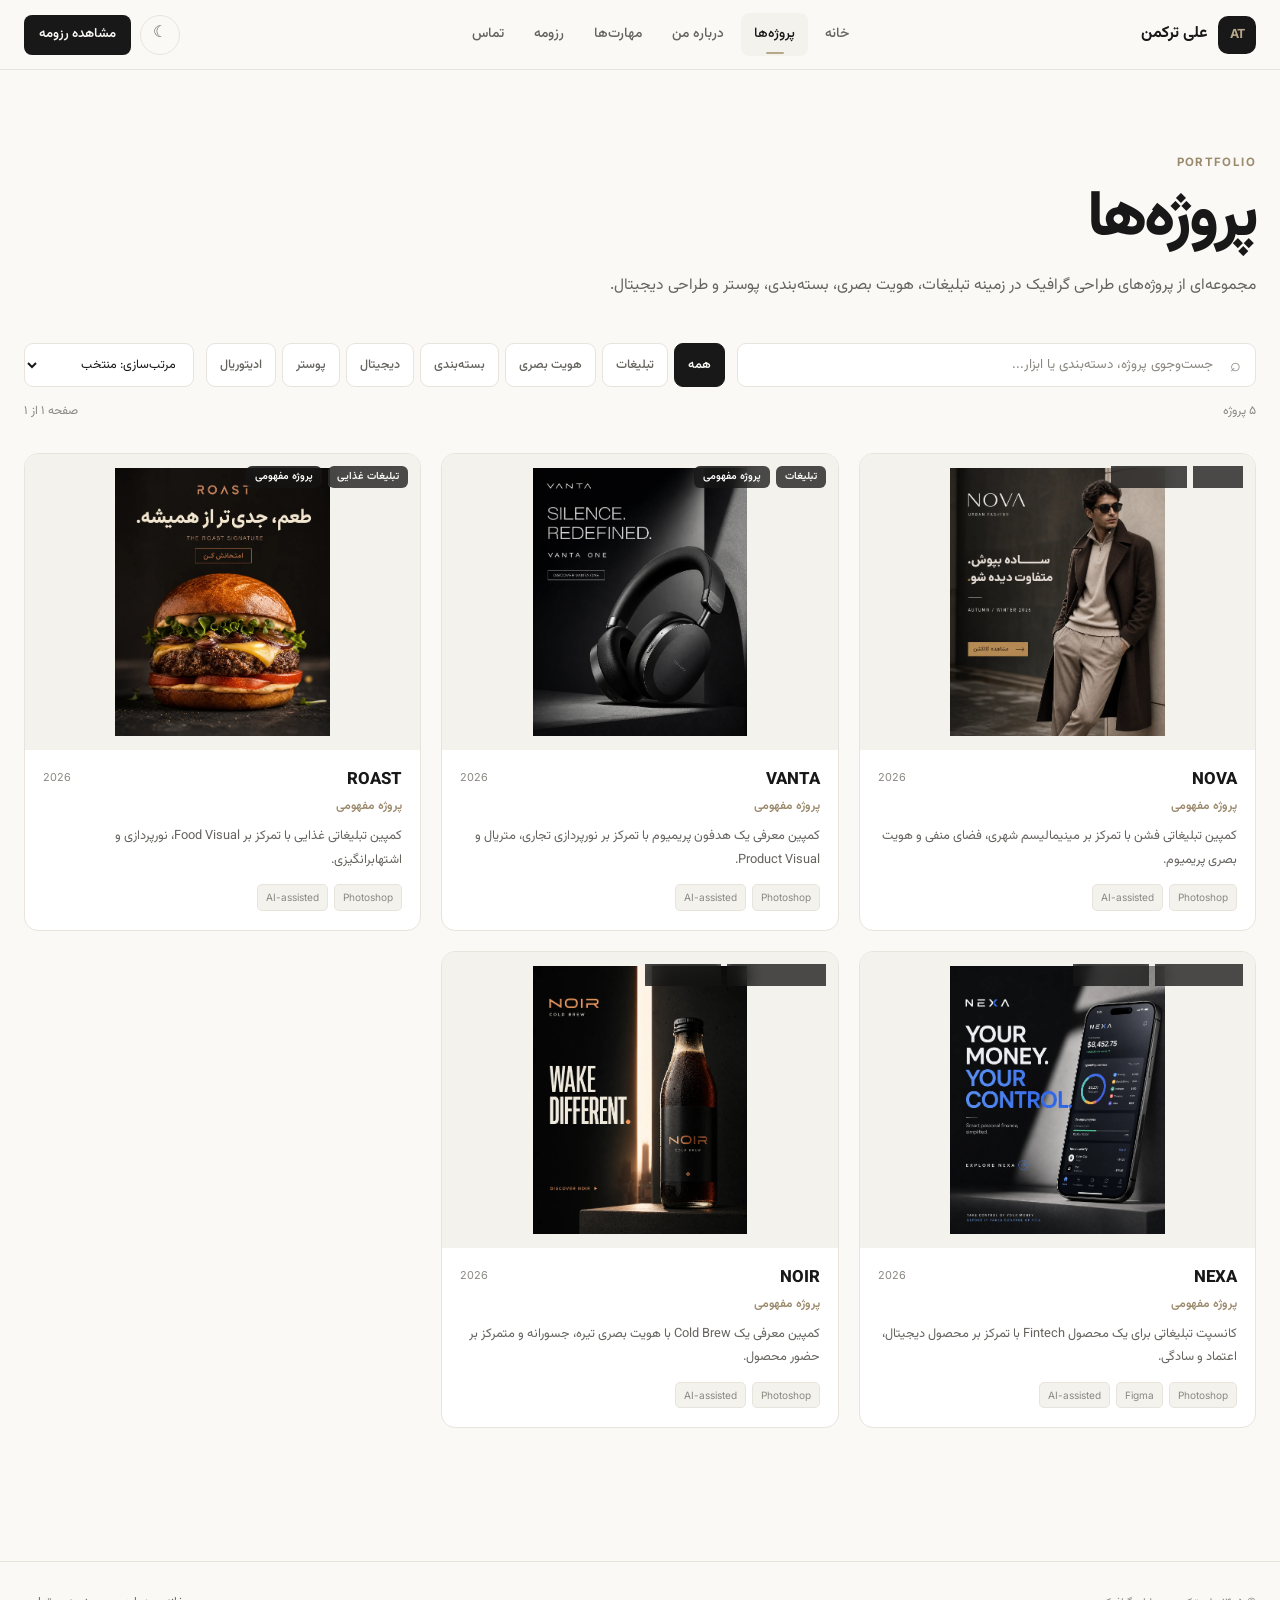
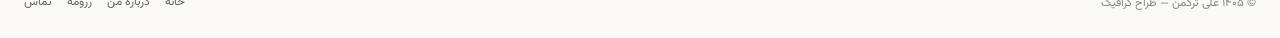
==== commit d002d7f1: "Update projects.html" ====
--- a/projects.html
+++ b/projects.html
@@ -1234,28 +1234,20 @@
         }
 
 
-        .project-image {
-
-            width:
-                100%;
-
-            height:
-                100%;
-
-            object-fit:
-                cover;
-
-            transition:
-                transform 0.5s ease;
-        }
-
-
-        .project-card:hover
-        .project-image {
-
-            transform:
-                scale(1.025);
-        }
+.project-image {
+    width: 100%;
+    height: 100%;
+    object-fit: contain;
+    object-position: center;
+    padding: 14px;
+    background: var(--surface-soft);
+    transition: transform 0.4s ease;
+}
+
+
+.project-card:hover .project-image {
+    transform: scale(1.015);
+}
 
 
         .project-fallback {
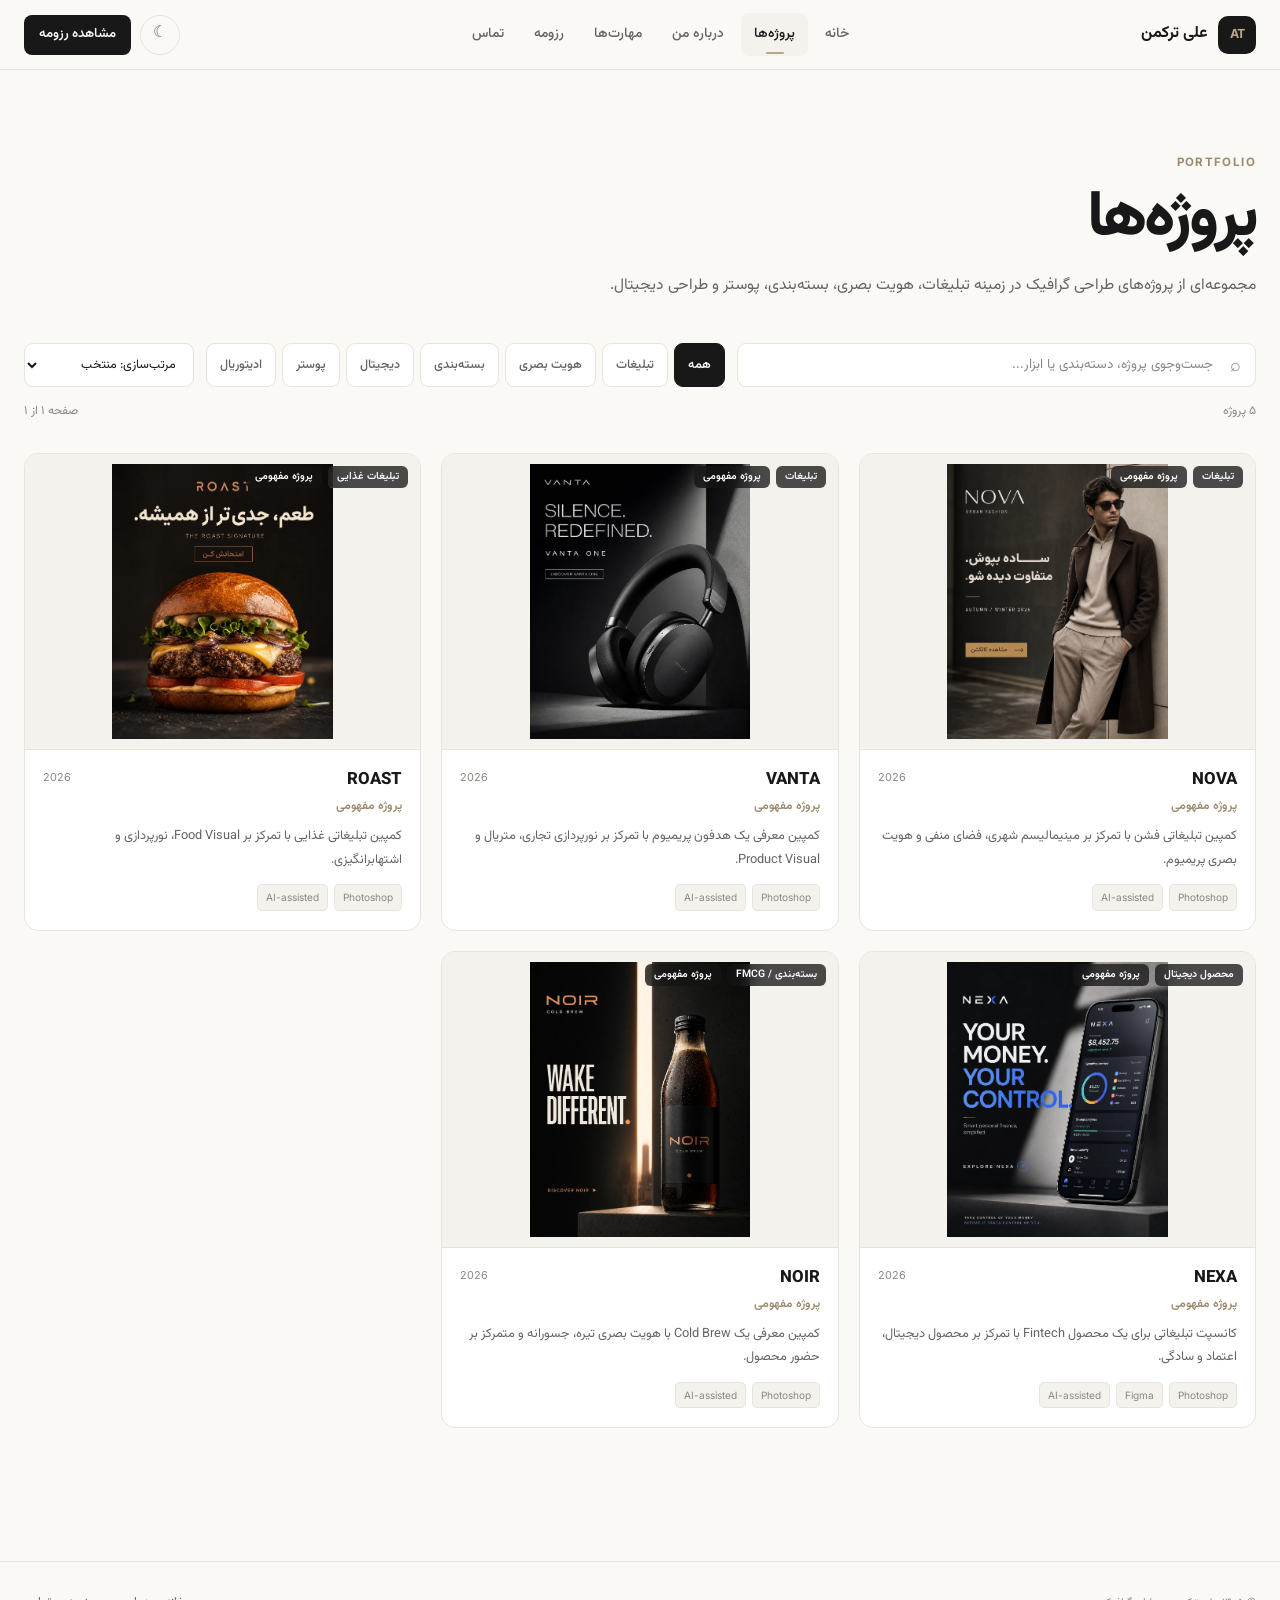
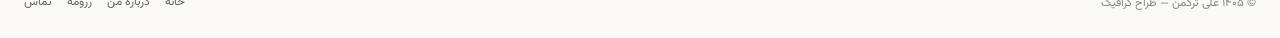
==== commit b396f9f2: "Update projects.html" ====
--- a/projects.html
+++ b/projects.html
@@ -96,3129 +96,3047 @@
     >
 
 
-    <style>
-
-        /* =========================================================
-           DESIGN TOKENS
-           ========================================================= */
-
-        :root {
-
-            --bg: #FAF9F6;
-
-            --surface: #FFFFFF;
-
-            --surface-soft: #F4F2ED;
-
-            --surface-soft-2: #ECE9E2;
-
-            --text: #181818;
-
-            --text-secondary: #66645F;
-
-            --text-muted: #8A8881;
-
-            --accent: #B8A88A;
-
-            --accent-dark: #9C8A6D;
-
-            --accent-soft:
-                rgba(184, 168, 138, 0.12);
-
-            --border: #E8E4DC;
-
-            --border-strong: #D9D2C7;
-
-            --overlay:
-                rgba(16, 16, 14, 0.82);
-
-            --shadow-sm:
-                0 1px 3px rgba(20, 20, 20, 0.04);
-
-            --shadow-md:
-                0 8px 24px rgba(20, 20, 20, 0.06);
-
-            --shadow-lg:
-                0 18px 60px rgba(20, 20, 20, 0.12);
-
-            --radius-sm: 8px;
-
-            --radius-md: 14px;
-
-            --radius-lg: 22px;
-
-            --container: 1240px;
-
-            --header-height: 70px;
-
-            --font-fa:
-                "Vazirmatn",
-                Tahoma,
-                Arial,
-                sans-serif;
-
-            --font-en:
-                "Inter",
-                Arial,
-                sans-serif;
-
-            --transition:
-                0.25s cubic-bezier(
-                    0.25,
-                    0.46,
-                    0.45,
-                    0.94
-                );
-
-            --focus-ring:
-                0 0 0 3px
-                rgba(184, 168, 138, 0.28);
-        }
-
-
-        html[data-theme="dark"] {
-
-            --bg: #11110F;
-
-            --surface: #1A1A17;
-
-            --surface-soft: #22221E;
-
-            --surface-soft-2: #2A2924;
-
-            --text: #F0EFEB;
-
-            --text-secondary: #B0AEA7;
-
-            --text-muted: #85837C;
-
-            --accent: #C9B996;
-
-            --accent-dark: #B7A67F;
-
-            --accent-soft:
-                rgba(201, 185, 150, 0.11);
-
-            --border: #2D2C28;
-
-            --border-strong: #3A3934;
-
-            --overlay:
-                rgba(0, 0, 0, 0.88);
-
-            --shadow-sm:
-                0 1px 3px rgba(0, 0, 0, 0.22);
-
-            --shadow-md:
-                0 8px 24px rgba(0, 0, 0, 0.25);
-
-            --shadow-lg:
-                0 18px 48px rgba(0, 0, 0, 0.32);
-        }
-
-
-        /* =========================================================
-           RESET
-           ========================================================= */
-
-        *,
-        *::before,
-        *::after {
-            box-sizing: border-box;
-
-            margin: 0;
-
-            padding: 0;
-        }
-
-
-        html {
-
-            scroll-behavior: smooth;
-
-            -webkit-text-size-adjust: 100%;
-        }
-
-
-        body {
-
-            min-height: 100vh;
-
-            overflow-x: hidden;
-
-            background:
-                var(--bg);
-
-            color:
-                var(--text);
-
-            font-family:
-                var(--font-fa);
-
-            line-height:
-                1.8;
-
-            -webkit-font-smoothing:
-                antialiased;
-
-            text-rendering:
-                optimizeLegibility;
-
-            transition:
-                background-color 0.25s ease,
-                color 0.25s ease;
-        }
-
-
-        body.modal-open {
-
-            overflow: hidden;
-        }
-
-
-        a {
-
-            color:
-                inherit;
-
-            text-decoration:
-                none;
-        }
-
-
-        button,
-        input,
-        select {
-
-            font: inherit;
-        }
-
-
-        button {
-
-            border:
-                0;
-        }
-
-
-        img {
-
-            display:
-                block;
-
-            max-width:
-                100%;
-        }
-
-
-        ::selection {
-
-            background:
-                var(--accent);
-
-            color:
-                #FFFFFF;
-        }
-
-
-        :focus-visible {
-
-            outline:
-                none;
-
-            box-shadow:
-                var(--focus-ring);
-        }
-
-
-        .container {
-
-            width:
-                min(
-                    calc(100% - 48px),
-                    var(--container)
-                );
-
-            margin-inline:
-                auto;
-        }
-
-
-        .sr-only {
-
-            position:
-                absolute;
-
-            width:
-                1px;
-
-            height:
-                1px;
-
-            padding:
-                0;
-
-            margin:
-                -1px;
-
-            overflow:
-                hidden;
-
-            clip:
-                rect(0, 0, 0, 0);
-
-            white-space:
-                nowrap;
-
-            border:
-                0;
-        }
-
-
-        /* =========================================================
-           HEADER
-           ========================================================= */
-
-        .site-header {
-
-            position:
-                sticky;
-
-            top:
-                0;
-
-            z-index:
-                1000;
-
-            height:
-                var(--header-height);
-
-            background:
-                color-mix(
-                    in srgb,
-                    var(--bg) 94%,
-                    transparent
-                );
-
-            border-bottom:
-                1px solid var(--border);
-
-            backdrop-filter:
-                blur(16px);
-
-            -webkit-backdrop-filter:
-                blur(16px);
-        }
-
-
-        .site-header-inner {
-
-            height:
-                100%;
-
-            display:
-                flex;
-
-            align-items:
-                center;
-
-            justify-content:
-                space-between;
-
-            gap:
-                28px;
-        }
-
-
-        .brand {
-
-            display:
-                inline-flex;
-
-            align-items:
-                center;
-
-            gap:
-                10px;
-
-            flex-shrink:
-                0;
-
-            font-weight:
-                800;
-        }
-
-
-        .brand-mark {
-
-            width:
-                38px;
-
-            height:
-                38px;
-
-            display:
-                grid;
-
-            place-items:
-                center;
-
-            border-radius:
-                10px;
-
-            background:
-                var(--text);
-
-            color:
-                var(--accent);
-
-            font-family:
-                var(--font-en);
-
-            font-size:
-                0.78rem;
-
-            font-weight:
-                700;
-
-            letter-spacing:
-                -0.04em;
-        }
-
-
-        .brand-name {
-
-            font-size:
-                1rem;
-
-            font-weight:
-                700;
-        }
-
-
-        .main-nav {
-
-            display:
-                flex;
-
-            align-items:
-                center;
-
-            gap:
-                4px;
-        }
-
-
-        .main-nav a {
-
-            position:
-                relative;
-
-            padding:
-                9px 13px;
-
-            border-radius:
-                8px;
-
-            color:
-                var(--text-secondary);
-
-            font-size:
-                0.86rem;
-
-            font-weight:
-                500;
-
-            transition:
-                color var(--transition),
-                background-color var(--transition);
-        }
-
-
-        .main-nav a:hover,
-        .main-nav a.active {
-
-            color:
-                var(--text);
-
-            background:
-                var(--surface-soft);
-        }
-
-
-        .main-nav a.active::after {
-
-            content:
-                "";
-
-            position:
-                absolute;
-
-            right:
-                50%;
-
-            bottom:
-                2px;
-
-            width:
-                18px;
-
-            height:
-                2px;
-
-            transform:
-                translateX(50%);
-
-            border-radius:
-                999px;
-
-            background:
-                var(--accent);
-        }
-
-
-        .header-actions {
-
-            display:
-                flex;
-
-            align-items:
-                center;
-
-            gap:
-                9px;
-        }
-
-
-        .icon-btn {
-
-            width:
-                40px;
-
-            height:
-                40px;
-
-            display:
-                grid;
-
-            place-items:
-                center;
-
-            border:
-                1px solid var(--border);
-
-            border-radius:
-                50%;
-
-            background:
-                transparent;
-
-            color:
-                var(--text-secondary);
-
-            cursor:
-                pointer;
-
-            transition:
-                border-color var(--transition),
-                background-color var(--transition),
-                color var(--transition);
-        }
-
-
-        .icon-btn:hover {
-
-            border-color:
-                var(--accent);
-
-            background:
-                var(--surface-soft);
-
-            color:
-                var(--text);
-        }
-
-
-        .cv-btn {
-
-            min-height:
-                40px;
-
-            display:
-                inline-flex;
-
-            align-items:
-                center;
-
-            justify-content:
-                center;
-
-            padding:
-                8px 15px;
-
-            border-radius:
-                8px;
-
-            background:
-                var(--text);
-
-            color:
-                var(--bg);
-
-            font-size:
-                0.82rem;
-
-            font-weight:
-                600;
-
-            transition:
-                background-color var(--transition),
-                transform var(--transition);
-        }
-
-
-        .cv-btn:hover {
-
-            transform:
-                translateY(-1px);
-
-            background:
-                var(--accent);
-
-            color:
-                #FFFFFF;
-        }
-
-
-        .menu-btn {
-
-            display:
-                none;
-
-            width:
-                40px;
-
-            height:
-                40px;
-
-            align-items:
-                center;
-
-            justify-content:
-                center;
-
-            flex-direction:
-                column;
-
-            gap:
-                5px;
-
-            border-radius:
-                8px;
-
-            background:
-                transparent;
-
-            cursor:
-                pointer;
-        }
-
-
-        .menu-btn span {
-
-            width:
-                21px;
-
-            height:
-                2px;
-
-            border-radius:
-                2px;
-
-            background:
-                var(--text);
-
-            transition:
-                transform var(--transition),
-                opacity var(--transition);
-        }
-
-
-        .menu-btn.open span:nth-child(1) {
-
-            transform:
-                translateY(7px)
-                rotate(45deg);
-        }
-
-
-        .menu-btn.open span:nth-child(2) {
-
-            opacity:
-                0;
-        }
-
-
-        .menu-btn.open span:nth-child(3) {
-
-            transform:
-                translateY(-7px)
-                rotate(-45deg);
-        }
-
-
-        /* =========================================================
-           PAGE INTRO
-           ========================================================= */
-
-        .page-intro {
-
-            padding:
-                82px 0 42px;
-        }
-
-
-        .page-intro-inner {
-
-            max-width:
-                850px;
-        }
-
-
-        .eyebrow {
-
-            margin-bottom:
-                8px;
-
-            color:
-                var(--accent-dark);
-
-            font-family:
-                var(--font-en);
-
-            font-size:
-                0.72rem;
-
-            font-weight:
-                700;
-
-            letter-spacing:
-                0.12em;
-        }
-
-
-        .page-title {
-
-            font-size:
-                clamp(
-                    2.2rem,
-                    5vw,
-                    4rem
-                );
-
-            line-height:
-                1.2;
-
-            letter-spacing:
-                -0.045em;
-
-            font-weight:
-                800;
-        }
-
-
-        .page-description {
-
-            max-width:
-                700px;
-
-            margin-top:
-                12px;
-
-            color:
-                var(--text-secondary);
-
-            font-size:
-                0.98rem;
-
-            line-height:
-                2;
-        }
-
-
-        /* =========================================================
-           TOOLBAR
-           ========================================================= */
-
-        .portfolio-toolbar {
-
-            padding-bottom:
-                30px;
-        }
-
-
-        .toolbar {
-
-            display:
-                grid;
-
-            grid-template-columns:
-                minmax(0, 1fr)
-                auto
-                auto;
-
-            gap:
-                12px;
-
-            align-items:
-                center;
-        }
-
-
-        .search-box {
-
-            position:
-                relative;
-        }
-
-
-        .search-box input {
-
-            width:
-                100%;
-
-            height:
-                44px;
-
-            padding:
-                0 42px 0 14px;
-
-            border:
-                1px solid var(--border);
-
-            border-radius:
-                9px;
-
-            background:
-                var(--surface);
-
-            color:
-                var(--text);
-
-            font-size:
-                0.84rem;
-
-            outline:
-                none;
-
-            transition:
-                border-color var(--transition),
-                box-shadow var(--transition);
-        }
-
-
-        .search-box input::placeholder {
-
-            color:
-                var(--text-muted);
-        }
-
-
-        .search-box input:focus {
-
-            border-color:
-                var(--accent);
-
-            box-shadow:
-                var(--focus-ring);
-        }
-
-
-        .search-icon {
-
-            position:
-                absolute;
-
-            top:
-                50%;
-
-            right:
-                15px;
-
-            transform:
-                translateY(-50%);
-
-            color:
-                var(--text-muted);
-
-            font-family:
-                var(--font-en);
-
-            font-size:
-                1.1rem;
-
-            pointer-events:
-                none;
-        }
-
-
-        .filter-group {
-
-            display:
-                flex;
-
-            flex-wrap:
-                wrap;
-
-            gap:
-                6px;
-        }
-
-
-        .filter-btn {
-
-            height:
-                44px;
-
-            padding:
-                0 13px;
-
-            border:
-                1px solid var(--border);
-
-            border-radius:
-                9px;
-
-            background:
-                var(--surface);
-
-            color:
-                var(--text-secondary);
-
-            font-size:
-                0.78rem;
-
-            font-weight:
-                500;
-
-            cursor:
-                pointer;
-
-            white-space:
-                nowrap;
-
-            transition:
-                background-color var(--transition),
-                color var(--transition),
-                border-color var(--transition);
-        }
-
-
-        .filter-btn:hover {
-
-            border-color:
-                var(--accent);
-
-            color:
-                var(--text);
-        }
-
-
-        .filter-btn.active {
-
-            border-color:
-                var(--text);
-
-            background:
-                var(--text);
-
-            color:
-                var(--bg);
-
-            font-weight:
-                600;
-        }
-
-
-        html[data-theme="dark"]
-        .filter-btn.active {
-
-            border-color:
-                var(--accent);
-
-            background:
-                var(--accent);
-
-            color:
-                #161613;
-        }
-
-
-        .sort-select {
-
-            min-width:
-                170px;
-
-            height:
-                44px;
-
-            padding:
-                0 13px;
-
-            border:
-                1px solid var(--border);
-
-            border-radius:
-                9px;
-
-            background:
-                var(--surface);
-
-            color:
-                var(--text);
-
-            font-size:
-                0.78rem;
-
-            cursor:
-                pointer;
-
-            outline:
-                none;
-        }
-
-
-        .toolbar-status {
-
-            display:
-                flex;
-
-            align-items:
-                center;
-
-            justify-content:
-                space-between;
-
-            gap:
-                12px;
-
-            margin-top:
-                14px;
-
-            color:
-                var(--text-muted);
-
-            font-size:
-                0.76rem;
-        }
-
-
-        /* =========================================================
-           PROJECTS GRID
-           ========================================================= */
-
-        .projects-section {
-
-            padding-bottom:
-                95px;
-        }
-
-
-        .projects-grid {
-
-            display:
-                grid;
-
-            grid-template-columns:
-                repeat(
-                    3,
-                    minmax(0, 1fr)
-                );
-
-            gap:
-                20px;
-        }
-
-
-        .project-card {
-
-            min-width:
-                0;
-
-            overflow:
-                hidden;
-
-            border:
-                1px solid var(--border);
-
-            border-radius:
-                var(--radius-md);
-
-            background:
-                var(--surface);
-
-            transition:
-                transform var(--transition),
-                border-color var(--transition),
-                box-shadow var(--transition);
-        }
-
-
-        .project-card:hover {
-
-            transform:
-                translateY(-4px);
-
-            border-color:
-                var(--accent);
-
-            box-shadow:
-                var(--shadow-md);
-        }
-
-
-        .project-card:focus-within {
-
-            border-color:
-                var(--accent);
-
-            box-shadow:
-                var(--focus-ring);
-        }
-
-
-        .project-open-btn {
-
-            width:
-                100%;
-
-            height:
-                100%;
-
-            display:
-                block;
-
-            padding:
-                0;
-
-            border:
-                0;
-
-            background:
-                transparent;
-
-            color:
-                inherit;
-
-            text-align:
-                right;
-
-            cursor:
-                pointer;
-        }
-
-
-        .project-image-wrap {
-
-            position:
-                relative;
-
-            overflow:
-                hidden;
-
-            aspect-ratio:
-                4 / 3;
-
-            background:
-                var(--surface-soft);
-        }
-
+<style>
+
+/* =========================================================
+   DESIGN TOKENS
+   ========================================================= */
+
+:root {
+
+    --bg: #FAF9F6;
+
+    --surface: #FFFFFF;
+
+    --surface-soft: #F4F2ED;
+
+    --surface-soft-2: #ECE9E2;
+
+    --text: #181818;
+
+    --text-secondary: #66645F;
+
+    --text-muted: #8A8881;
+
+    --accent: #B8A88A;
+
+    --accent-dark: #9C8A6D;
+
+    --accent-soft:
+        rgba(184, 168, 138, 0.12);
+
+    --border: #E8E4DC;
+
+    --border-strong: #D9D2C7;
+
+    --overlay:
+        rgba(16, 16, 14, 0.82);
+
+    --shadow-sm:
+        0 1px 3px rgba(20, 20, 20, 0.04);
+
+    --shadow-md:
+        0 8px 24px rgba(20, 20, 20, 0.06);
+
+    --shadow-lg:
+        0 18px 60px rgba(20, 20, 20, 0.12);
+
+    --radius-sm: 8px;
+
+    --radius-md: 14px;
+
+    --radius-lg: 22px;
+
+    --container: 1240px;
+
+    --header-height: 70px;
+
+    --font-fa:
+        "Vazirmatn",
+        Tahoma,
+        Arial,
+        sans-serif;
+
+    --font-en:
+        "Inter",
+        Arial,
+        sans-serif;
+
+    --transition:
+        0.25s cubic-bezier(
+            0.25,
+            0.46,
+            0.45,
+            0.94
+        );
+
+    --focus-ring:
+        0 0 0 3px
+        rgba(184, 168, 138, 0.28);
+}
+
+
+/* =========================================================
+   DARK THEME
+   ========================================================= */
+
+html[data-theme="dark"] {
+
+    --bg: #11110F;
+
+    --surface: #1A1A17;
+
+    --surface-soft: #22221E;
+
+    --surface-soft-2: #2A2924;
+
+    --text: #F0EFEB;
+
+    --text-secondary: #B0AEA7;
+
+    --text-muted: #85837C;
+
+    --accent: #C9B996;
+
+    --accent-dark: #B7A67F;
+
+    --accent-soft:
+        rgba(201, 185, 150, 0.11);
+
+    --border: #2D2C28;
+
+    --border-strong: #3A3934;
+
+    --overlay:
+        rgba(0, 0, 0, 0.88);
+
+    --shadow-sm:
+        0 1px 3px rgba(0, 0, 0, 0.22);
+
+    --shadow-md:
+        0 8px 24px rgba(0, 0, 0, 0.25);
+
+    --shadow-lg:
+        0 18px 48px rgba(0, 0, 0, 0.32);
+}
+
+
+/* =========================================================
+   RESET
+   ========================================================= */
+
+*,
+*::before,
+*::after {
+    box-sizing: border-box;
+    margin: 0;
+    padding: 0;
+}
+
+html {
+    scroll-behavior: smooth;
+    -webkit-text-size-adjust: 100%;
+}
+
+body {
+    min-height: 100vh;
+
+    overflow-x:
+        hidden;
+
+    background:
+        var(--bg);
+
+    color:
+        var(--text);
+
+    font-family:
+        var(--font-fa);
+
+    line-height:
+        1.8;
+
+    -webkit-font-smoothing:
+        antialiased;
+
+    text-rendering:
+        optimizeLegibility;
+
+    transition:
+        background-color 0.25s ease,
+        color 0.25s ease;
+}
+
+body.modal-open {
+    overflow: hidden;
+}
+
+a {
+    color: inherit;
+    text-decoration: none;
+}
+
+button,
+input,
+select {
+    font: inherit;
+}
+
+button {
+    border: 0;
+}
+
+img {
+    display: block;
+    max-width: 100%;
+}
+
+::selection {
+    background:
+        var(--accent);
+
+    color:
+        #FFFFFF;
+}
+
+:focus-visible {
+    outline:
+        none;
+
+    box-shadow:
+        var(--focus-ring);
+}
+
+.container {
+    width:
+        min(
+            calc(100% - 48px),
+            var(--container)
+        );
+
+    margin-inline:
+        auto;
+}
+
+.sr-only {
+    position:
+        absolute;
+
+    width:
+        1px;
+
+    height:
+        1px;
+
+    padding:
+        0;
+
+    margin:
+        -1px;
+
+    overflow:
+        hidden;
+
+    clip:
+        rect(0, 0, 0, 0);
+
+    white-space:
+        nowrap;
+
+    border:
+        0;
+}
+
+
+/* =========================================================
+   HEADER
+   ========================================================= */
+
+.site-header {
+    position:
+        sticky;
+
+    top:
+        0;
+
+    z-index:
+        1000;
+
+    height:
+        var(--header-height);
+
+    background:
+        color-mix(
+            in srgb,
+            var(--bg) 94%,
+            transparent
+        );
+
+    border-bottom:
+        1px solid
+        var(--border);
+
+    backdrop-filter:
+        blur(16px);
+
+    -webkit-backdrop-filter:
+        blur(16px);
+}
+
+.site-header-inner {
+    height:
+        100%;
+
+    display:
+        flex;
+
+    align-items:
+        center;
+
+    justify-content:
+        space-between;
+
+    gap:
+        28px;
+}
+
+.brand {
+    display:
+        inline-flex;
+
+    align-items:
+        center;
+
+    gap:
+        10px;
+
+    flex-shrink:
+        0;
+
+    font-weight:
+        800;
+}
+
+.brand-mark {
+    width:
+        38px;
+
+    height:
+        38px;
+
+    display:
+        grid;
+
+    place-items:
+        center;
+
+    border-radius:
+        10px;
+
+    background:
+        var(--text);
+
+    color:
+        var(--accent);
+
+    font-family:
+        var(--font-en);
+
+    font-size:
+        0.78rem;
+
+    font-weight:
+        700;
+
+    letter-spacing:
+        -0.04em;
+}
+
+.brand-name {
+    font-size:
+        1rem;
+
+    font-weight:
+        700;
+}
+
+.main-nav {
+    display:
+        flex;
+
+    align-items:
+        center;
+
+    gap:
+        4px;
+}
+
+.main-nav a {
+    position:
+        relative;
+
+    padding:
+        9px 13px;
+
+    border-radius:
+        8px;
+
+    color:
+        var(--text-secondary);
+
+    font-size:
+        0.86rem;
+
+    font-weight:
+        500;
+
+    transition:
+        color var(--transition),
+        background-color var(--transition);
+}
+
+.main-nav a:hover,
+.main-nav a.active {
+    color:
+        var(--text);
+
+    background:
+        var(--surface-soft);
+}
+
+.main-nav a.active::after {
+    content:
+        "";
+
+    position:
+        absolute;
+
+    right:
+        50%;
+
+    bottom:
+        2px;
+
+    width:
+        18px;
+
+    height:
+        2px;
+
+    transform:
+        translateX(50%);
+
+    border-radius:
+        999px;
+
+    background:
+        var(--accent);
+}
+
+.header-actions {
+    display:
+        flex;
+
+    align-items:
+        center;
+
+    gap:
+        9px;
+}
+
+.icon-btn {
+    width:
+        40px;
+
+    height:
+        40px;
+
+    display:
+        grid;
+
+    place-items:
+        center;
+
+    border:
+        1px solid
+        var(--border);
+
+    border-radius:
+        50%;
+
+    background:
+        transparent;
+
+    color:
+        var(--text-secondary);
+
+    cursor:
+        pointer;
+
+    transition:
+        border-color var(--transition),
+        background-color var(--transition),
+        color var(--transition);
+}
+
+.icon-btn:hover {
+    border-color:
+        var(--accent);
+
+    background:
+        var(--surface-soft);
+
+    color:
+        var(--text);
+}
+
+.cv-btn {
+    min-height:
+        40px;
+
+    display:
+        inline-flex;
+
+    align-items:
+        center;
+
+    justify-content:
+        center;
+
+    padding:
+        8px 15px;
+
+    border-radius:
+        8px;
+
+    background:
+        var(--text);
+
+    color:
+        var(--bg);
+
+    font-size:
+        0.82rem;
+
+    font-weight:
+        600;
+
+    transition:
+        background-color var(--transition),
+        transform var(--transition);
+}
+
+.cv-btn:hover {
+    transform:
+        translateY(-1px);
+
+    background:
+        var(--accent);
+
+    color:
+        #FFFFFF;
+}
+
+.menu-btn {
+    display:
+        none;
+
+    width:
+        40px;
+
+    height:
+        40px;
+
+    align-items:
+        center;
+
+    justify-content:
+        center;
+
+    flex-direction:
+        column;
+
+    gap:
+        5px;
+
+    border-radius:
+        8px;
+
+    background:
+        transparent;
+
+    cursor:
+        pointer;
+}
+
+.menu-btn span {
+    width:
+        21px;
+
+    height:
+        2px;
+
+    border-radius:
+        2px;
+
+    background:
+        var(--text);
+
+    transition:
+        transform var(--transition),
+        opacity var(--transition);
+}
+
+.menu-btn.open span:nth-child(1) {
+    transform:
+        translateY(7px)
+        rotate(45deg);
+}
+
+.menu-btn.open span:nth-child(2) {
+    opacity:
+        0;
+}
+
+.menu-btn.open span:nth-child(3) {
+    transform:
+        translateY(-7px)
+        rotate(-45deg);
+}
+
+
+/* =========================================================
+   PAGE INTRO
+   ========================================================= */
+
+.page-intro {
+    padding:
+        82px 0 42px;
+}
+
+.page-intro-inner {
+    max-width:
+        850px;
+}
+
+.eyebrow {
+    margin-bottom:
+        8px;
+
+    color:
+        var(--accent-dark);
+
+    font-family:
+        var(--font-en);
+
+    font-size:
+        0.72rem;
+
+    font-weight:
+        700;
+
+    letter-spacing:
+        0.12em;
+}
+
+.page-title {
+    font-size:
+        clamp(
+            2.2rem,
+            5vw,
+            4rem
+        );
+
+    line-height:
+        1.2;
+
+    letter-spacing:
+        -0.045em;
+
+    font-weight:
+        800;
+}
+
+.page-description {
+    max-width:
+        700px;
+
+    margin-top:
+        12px;
+
+    color:
+        var(--text-secondary);
+
+    font-size:
+        0.98rem;
+
+    line-height:
+        2;
+}
+
+
+/* =========================================================
+   TOOLBAR
+   ========================================================= */
+
+.portfolio-toolbar {
+    padding-bottom:
+        30px;
+}
+
+.toolbar {
+    display:
+        grid;
+
+    grid-template-columns:
+        minmax(0, 1fr)
+        auto
+        auto;
+
+    gap:
+        12px;
+
+    align-items:
+        center;
+}
+
+.search-box {
+    position:
+        relative;
+}
+
+.search-box input {
+    width:
+        100%;
+
+    height:
+        44px;
+
+    padding:
+        0 42px 0 14px;
+
+    border:
+        1px solid
+        var(--border);
+
+    border-radius:
+        9px;
+
+    background:
+        var(--surface);
+
+    color:
+        var(--text);
+
+    font-size:
+        0.84rem;
+
+    outline:
+        none;
+
+    transition:
+        border-color var(--transition),
+        box-shadow var(--transition);
+}
+
+.search-box input::placeholder {
+    color:
+        var(--text-muted);
+}
+
+.search-box input:focus {
+    border-color:
+        var(--accent);
+
+    box-shadow:
+        var(--focus-ring);
+}
+
+.search-icon {
+    position:
+        absolute;
+
+    top:
+        50%;
+
+    right:
+        15px;
+
+    transform:
+        translateY(-50%);
+
+    color:
+        var(--text-muted);
+
+    font-family:
+        var(--font-en);
+
+    font-size:
+        1.1rem;
+
+    pointer-events:
+        none;
+}
+
+.filter-group {
+    display:
+        flex;
+
+    flex-wrap:
+        wrap;
+
+    gap:
+        6px;
+}
+
+.filter-btn {
+    height:
+        44px;
+
+    padding:
+        0 13px;
+
+    border:
+        1px solid
+        var(--border);
+
+    border-radius:
+        9px;
+
+    background:
+        var(--surface);
+
+    color:
+        var(--text-secondary);
+
+    font-size:
+        0.78rem;
+
+    font-weight:
+        500;
+
+    cursor:
+        pointer;
+
+    white-space:
+        nowrap;
+
+    transition:
+        background-color var(--transition),
+        color var(--transition),
+        border-color var(--transition);
+}
+
+.filter-btn:hover {
+    border-color:
+        var(--accent);
+
+    color:
+        var(--text);
+}
+
+.filter-btn.active {
+    border-color:
+        var(--text);
+
+    background:
+        var(--text);
+
+    color:
+        var(--bg);
+
+    font-weight:
+        600;
+}
+
+html[data-theme="dark"]
+.filter-btn.active {
+    border-color:
+        var(--accent);
+
+    background:
+        var(--accent);
+
+    color:
+        #161613;
+}
+
+.sort-select {
+    min-width:
+        170px;
+
+    height:
+        44px;
+
+    padding:
+        0 13px;
+
+    border:
+        1px solid
+        var(--border);
+
+    border-radius:
+        9px;
+
+    background:
+        var(--surface);
+
+    color:
+        var(--text);
+
+    font-size:
+        0.78rem;
+
+    cursor:
+        pointer;
+
+    outline:
+        none;
+}
+
+.toolbar-status {
+    display:
+        flex;
+
+    align-items:
+        center;
+
+    justify-content:
+        space-between;
+
+    gap:
+        12px;
+
+    margin-top:
+        14px;
+
+    color:
+        var(--text-muted);
+
+    font-size:
+        0.76rem;
+}
+
+
+/* =========================================================
+   PROJECT GRID
+   ========================================================= */
+
+.projects-section {
+    padding-bottom:
+        95px;
+}
+
+.projects-grid {
+    display:
+        grid;
+
+    grid-template-columns:
+        repeat(
+            3,
+            minmax(
+                0,
+                1fr
+            )
+        );
+
+    gap:
+        20px;
+}
+
+.project-card {
+    min-width:
+        0;
+
+    overflow:
+        hidden;
+
+    border:
+        1px solid
+        var(--border);
+
+    border-radius:
+        var(--radius-md);
+
+    background:
+        var(--surface);
+
+    transition:
+        transform var(--transition),
+        border-color var(--transition),
+        box-shadow var(--transition);
+}
+
+.project-card:hover {
+    transform:
+        translateY(-4px);
+
+    border-color:
+        var(--accent);
+
+    box-shadow:
+        var(--shadow-md);
+}
+
+.project-card:focus-within {
+    border-color:
+        var(--accent);
+
+    box-shadow:
+        var(--focus-ring);
+}
+
+.project-open-btn {
+    width:
+        100%;
+
+    height:
+        100%;
+
+    display:
+        block;
+
+    padding:
+        0;
+
+    border:
+        0;
+
+    background:
+        transparent;
+
+    color:
+        inherit;
+
+    text-align:
+        right;
+
+    cursor:
+        pointer;
+}
+
+
+/* =========================================================
+   PROJECT IMAGE
+   ========================================================= */
+
+.project-image-wrap {
+    position:
+        relative;
+
+    width:
+        100%;
+
+    overflow:
+        hidden;
+
+    aspect-ratio:
+        4 / 3;
+
+    display:
+        flex;
+
+    align-items:
+        center;
+
+    justify-content:
+        center;
+
+    padding:
+        10px;
+
+    background:
+        var(--surface-soft);
+
+    border-bottom:
+        1px solid
+        var(--border);
+}
 
 .project-image {
-    width: 100%;
-    height: 100%;
-    object-fit: contain;
-    object-position: center;
-    padding: 14px;
-    background: var(--surface-soft);
-    transition: transform 0.4s ease;
-}
-
-
-.project-card:hover .project-image {
-    transform: scale(1.015);
-}
-
-
-        .project-fallback {
-
-            width:
-                100%;
-
-            height:
-                100%;
-
-            display:
-                grid;
-
-            place-items:
-                center;
-
-            padding:
-                20px;
-
-            background:
-                linear-gradient(
-                    135deg,
-                    var(--surface-soft),
-                    var(--bg)
-                );
-
-            color:
-                var(--accent-dark);
-
-            font-family:
-                var(--font-en);
-
-            font-size:
-                1.7rem;
-
-            font-weight:
-                800;
-
-            letter-spacing:
-                -0.04em;
-
-            text-align:
-                center;
-        }
-
-
-        .project-badges {
-
-            position:
-                absolute;
-
-            top:
-                12px;
-
-            right:
-                12px;
-
-            display:
-                flex;
-
-            flex-wrap:
-                wrap;
-
-            gap:
-                6px;
-
-            max-width:
-                calc(
-                    100% - 24px
-                );
-
-            pointer-events:
-                none;
-        }
-
-
-        .badge {
-
-            display:
-                inline-flex;
-
-            align-items:
-                center;
-
-            padding:
-                4px 9px;
-
-            border-radius:
-                6px;
-
-            background:
-                rgba(
-                    20,
-                    20,
-                    20,
-                    0.76
-                );
-
-            color:
-                #FFFFFF;
-
-            font-size:
-                0.65rem;
-
-            font-weight:
-                600;
-
-            line-height:
-                1.4;
-
-            backdrop-filter:
-                blur(8px);
-
-            -webkit-backdrop-filter:
-                blur(8px);
-        }
-
-
-        .project-body {
-
-            padding:
-                18px 18px 19px;
-        }
-
-
-        .project-title-row {
-
-            display:
-                flex;
-
-            align-items:
-                flex-start;
-
-            justify-content:
-                space-between;
-
-            gap:
-                12px;
-        }
-
-
-        .project-title {
-
-            font-size:
-                1.05rem;
-
-            font-weight:
-                800;
-
-            line-height:
-                1.5;
-        }
-
-
-        .project-year {
-
-            flex-shrink:
-                0;
-
-            color:
-                var(--text-muted);
-
-            font-family:
-                var(--font-en);
-
-            font-size:
-                0.68rem;
-        }
-
-
-        .project-type {
-
-            margin-top:
-                3px;
-
-            color:
-                var(--accent-dark);
-
-            font-size:
-                0.75rem;
-
-            font-weight:
-                600;
-        }
-
-
-        .project-description {
-
-            margin-top:
-                7px;
-
-            color:
-                var(--text-secondary);
-
-            font-size:
-                0.8rem;
-
-            line-height:
-                1.85;
-        }
-
-
-        .project-tools {
-
-            display:
-                flex;
-
-            flex-wrap:
-                wrap;
-
-            gap:
-                6px;
-
-            margin-top:
-                12px;
-        }
-
-
-        .tool-tag {
-
-            padding:
-                3px 8px;
-
-            border:
-                1px solid var(--border);
-
-            border-radius:
-                5px;
-
-            background:
-                var(--surface-soft);
-
-            color:
-                var(--text-muted);
-
-            font-family:
-                var(--font-en);
-
-            font-size:
-                0.63rem;
-        }
-
-
-        /* =========================================================
-           EMPTY STATE
-           ========================================================= */
-
-        .empty-state {
-
-            display:
-                none;
-
-            padding:
-                75px 20px;
-
-            border:
-                1px dashed
-                var(--border-strong);
-
-            border-radius:
-                var(--radius-md);
-
-            text-align:
-                center;
-        }
-
-
-        .empty-state.visible {
-
-            display:
-                block;
-        }
-
-
-        .empty-icon {
-
-            margin-bottom:
-                10px;
-
-            color:
-                var(--accent);
-
-            font-family:
-                var(--font-en);
-
-            font-size:
-                2rem;
-
-            font-weight:
-                700;
-        }
-
-
-        .empty-state h2 {
-
-            font-size:
-                1rem;
-
-            font-weight:
-                700;
-        }
-
-
-        .empty-state p {
-
-            margin-top:
-                5px;
-
-            color:
-                var(--text-secondary);
-
-            font-size:
-                0.8rem;
-        }
-
-
-        .reset-search-btn {
-
-            margin-top:
-                16px;
-
-            min-height:
-                42px;
-
-            padding:
-                8px 15px;
-
-            border-radius:
-                8px;
-
-            background:
-                var(--text);
-
-            color:
-                var(--bg);
-
-            font-size:
-                0.77rem;
-
-            font-weight:
-                600;
-
-            cursor:
-                pointer;
-
-            transition:
-                background-color var(--transition);
-        }
-
-
-        .reset-search-btn:hover {
-
-            background:
-                var(--accent);
-
-            color:
-                #FFFFFF;
-        }
-
-
-        /* =========================================================
-           PAGINATION
-           ========================================================= */
-
-        .pagination {
-
-            display:
-                flex;
-
-            align-items:
-                center;
-
-            justify-content:
-                center;
-
-            flex-wrap:
-                wrap;
-
-            gap:
-                6px;
-
-            margin-top:
-                38px;
-        }
-
-
-        .page-btn {
-
-            min-width:
-                40px;
-
-            height:
-                40px;
-
-            padding:
-                0 10px;
-
-            display:
-                inline-flex;
-
-            align-items:
-                center;
-
-            justify-content:
-                center;
-
-            border:
-                1px solid var(--border);
-
-            border-radius:
-                8px;
-
-            background:
-                var(--surface);
-
-            color:
-                var(--text-secondary);
-
-            font-size:
-                0.75rem;
-
-            font-weight:
-                600;
-
-            cursor:
-                pointer;
-
-            transition:
-                color var(--transition),
-                background-color var(--transition),
-                border-color var(--transition);
-        }
-
-
-        .page-btn:hover:not(:disabled) {
-
-            border-color:
-                var(--accent);
-
-            color:
-                var(--text);
-        }
-
-
-        .page-btn.active {
-
-            border-color:
-                var(--text);
-
-            background:
-                var(--text);
-
-            color:
-                var(--bg);
-        }
-
-
-        html[data-theme="dark"]
-        .page-btn.active {
-
-            border-color:
-                var(--accent);
-
-            background:
-                var(--accent);
-
-            color:
-                #161613;
-        }
-
-
-        .page-btn:disabled {
-
-            opacity:
-                0.4;
-
-            cursor:
-                not-allowed;
-        }
-
-
-        .page-btn.arrow {
-
-            font-family:
-                var(--font-en);
-
-            font-size:
-                0.95rem;
-        }
-
-
-        /* =========================================================
-           MODAL
-           ========================================================= */
-
-        .modal {
-
-            position:
-                fixed;
-
-            inset:
-                0;
-
-            z-index:
-                2000;
-
-            display:
-                flex;
-
-            align-items:
-                center;
-
-            justify-content:
-                center;
-
-            padding:
-                24px;
-
-            background:
-                var(--overlay);
-
-            opacity:
-                0;
-
-            visibility:
-                hidden;
-
-            pointer-events:
-                none;
-
-            transition:
-                opacity 0.25s ease,
-                visibility 0.25s ease;
-        }
-
-
-        .modal.is-open {
-
-            opacity:
-                1;
-
-            visibility:
-                visible;
-
-            pointer-events:
-                auto;
-        }
-
-
-        .modal-dialog {
-
-            position:
-                relative;
-
-            width:
-                min(
-                    1180px,
-                    100%
-                );
-
-            max-height:
-                calc(
-                    100vh - 48px
-                );
-
-            display:
-                grid;
-
-            grid-template-columns:
-                minmax(0, 1.55fr)
-                minmax(300px, 0.8fr);
-
-            overflow:
-                hidden;
-
-            border:
-                1px solid var(--border);
-
-            border-radius:
-                var(--radius-lg);
-
-            background:
-                var(--surface);
-
-            box-shadow:
-                var(--shadow-lg);
-
-            transform:
-                translateY(12px)
-                scale(0.985);
-
-            transition:
-                transform 0.28s ease;
-        }
-
-
-        .modal.is-open
-        .modal-dialog {
-
-            transform:
-                translateY(0)
-                scale(1);
-        }
-
-
-        .modal-visual {
-
-            min-width:
-                0;
-
-            min-height:
-                0;
-
-            display:
-                flex;
-
-            align-items:
-                center;
-
-            justify-content:
-                center;
-
-            overflow:
-                auto;
-
-            background:
-                #0F0F0D;
-
-            scrollbar-width:
-                thin;
-        }
-
-
-        .modal-visual img {
-
-            width:
-                100%;
-
-            max-width:
-                100%;
-
-            height:
-                auto;
-
-            max-height:
-                calc(
-                    100vh - 48px
-                );
-
-            object-fit:
-                contain;
-        }
-
-
-        .modal-info {
-
-            min-width:
-                0;
-
-            overflow:
-                auto;
-
-            padding:
-                34px 30px 30px;
-
-            background:
-                var(--surface);
-
-            scrollbar-width:
-                thin;
-        }
-
-
-        .modal-close {
-
-            position:
-                absolute;
-
-            top:
-                14px;
-
-            left:
-                14px;
-
-            z-index:
-                5;
-
-            width:
-                40px;
-
-            height:
-                40px;
-
-            display:
-                grid;
-
-            place-items:
-                center;
-
-            border:
-                1px solid
+    width:
+        100%;
+
+    height:
+        100%;
+
+    max-width:
+        100%;
+
+    max-height:
+        100%;
+
+    display:
+        block;
+
+    object-fit:
+        contain;
+
+    object-position:
+        center;
+
+    border-radius:
+        8px;
+
+    transition:
+        transform 0.45s ease;
+}
+
+.project-card:hover
+.project-image {
+    transform:
+        scale(1.012);
+}
+
+.project-fallback {
+    width:
+        100%;
+
+    height:
+        100%;
+
+    display:
+        grid;
+
+    place-items:
+        center;
+
+    padding:
+        20px;
+
+    background:
+        linear-gradient(
+            135deg,
+            var(--surface-soft),
+            var(--bg)
+        );
+
+    color:
+        var(--accent-dark);
+
+    font-family:
+        var(--font-en);
+
+    font-size:
+        1.7rem;
+
+    font-weight:
+        800;
+
+    letter-spacing:
+        -0.04em;
+
+    text-align:
+        center;
+}
+
+.project-badges {
+    position:
+        absolute;
+
+    top:
+        12px;
+
+    right:
+        12px;
+
+    display:
+        flex;
+
+    flex-wrap:
+        wrap;
+
+    gap:
+        6px;
+
+    max-width:
+        calc(
+            100% - 24px
+        );
+
+    pointer-events:
+        none;
+}
+
+.badge {
+    display:
+        inline-flex;
+
+    align-items:
+        center;
+
+    padding:
+        4px 9px;
+
+    border-radius:
+        6px;
+
+    background:
+        rgba(
+            20,
+            20,
+            20,
+            0.76
+        );
+
+    color:
+        #FFFFFF;
+
+    font-size:
+        0.65rem;
+
+    font-weight:
+        600;
+
+    line-height:
+        1.4;
+
+    backdrop-filter:
+        blur(8px);
+
+    -webkit-backdrop-filter:
+        blur(8px);
+}
+
+
+/* =========================================================
+   PROJECT BODY
+   ========================================================= */
+
+.project-body {
+    padding:
+        18px 18px 19px;
+}
+
+.project-title-row {
+    display:
+        flex;
+
+    align-items:
+        flex-start;
+
+    justify-content:
+        space-between;
+
+    gap:
+        12px;
+}
+
+.project-title {
+    font-size:
+        1.05rem;
+
+    font-weight:
+        800;
+
+    line-height:
+        1.5;
+}
+
+.project-year {
+    flex-shrink:
+        0;
+
+    color:
+        var(--text-muted);
+
+    font-family:
+        var(--font-en);
+
+    font-size:
+        0.68rem;
+}
+
+.project-type {
+    margin-top:
+        3px;
+
+    color:
+        var(--accent-dark);
+
+    font-size:
+        0.75rem;
+
+    font-weight:
+        600;
+}
+
+.project-description {
+    margin-top:
+        7px;
+
+    color:
+        var(--text-secondary);
+
+    font-size:
+        0.8rem;
+
+    line-height:
+        1.85;
+}
+
+.project-tools {
+    display:
+        flex;
+
+    flex-wrap:
+        wrap;
+
+    gap:
+        6px;
+
+    margin-top:
+        12px;
+}
+
+.tool-tag {
+    padding:
+        3px 8px;
+
+    border:
+        1px solid
+        var(--border);
+
+    border-radius:
+        5px;
+
+    background:
+        var(--surface-soft);
+
+    color:
+        var(--text-muted);
+
+    font-family:
+        var(--font-en);
+
+    font-size:
+        0.63rem;
+}
+
+
+/* =========================================================
+   EMPTY STATE
+   ========================================================= */
+
+.empty-state {
+    display:
+        none;
+
+    padding:
+        75px 20px;
+
+    border:
+        1px dashed
+        var(--border-strong);
+
+    border-radius:
+        var(--radius-md);
+
+    text-align:
+        center;
+}
+
+.empty-state.visible {
+    display:
+        block;
+}
+
+.empty-icon {
+    margin-bottom:
+        10px;
+
+    color:
+        var(--accent);
+
+    font-family:
+        var(--font-en);
+
+    font-size:
+        2rem;
+
+    font-weight:
+        700;
+}
+
+.empty-state h2 {
+    font-size:
+        1rem;
+
+    font-weight:
+        700;
+}
+
+.empty-state p {
+    margin-top:
+        5px;
+
+    color:
+        var(--text-secondary);
+
+    font-size:
+        0.8rem;
+}
+
+.reset-search-btn {
+    margin-top:
+        16px;
+
+    min-height:
+        42px;
+
+    padding:
+        8px 15px;
+
+    border-radius:
+        8px;
+
+    background:
+        var(--text);
+
+    color:
+        var(--bg);
+
+    font-size:
+        0.77rem;
+
+    font-weight:
+        600;
+
+    cursor:
+        pointer;
+
+    transition:
+        background-color var(--transition);
+}
+
+.reset-search-btn:hover {
+    background:
+        var(--accent);
+
+    color:
+        #FFFFFF;
+}
+
+
+/* =========================================================
+   PAGINATION
+   ========================================================= */
+
+.pagination {
+    display:
+        flex;
+
+    align-items:
+        center;
+
+    justify-content:
+        center;
+
+    flex-wrap:
+        wrap;
+
+    gap:
+        6px;
+
+    margin-top:
+        38px;
+}
+
+.page-btn {
+    min-width:
+        40px;
+
+    height:
+        40px;
+
+    padding:
+        0 10px;
+
+    display:
+        inline-flex;
+
+    align-items:
+        center;
+
+    justify-content:
+        center;
+
+    border:
+        1px solid
+        var(--border);
+
+    border-radius:
+        8px;
+
+    background:
+        var(--surface);
+
+    color:
+        var(--text-secondary);
+
+    font-size:
+        0.75rem;
+
+    font-weight:
+        600;
+
+    cursor:
+        pointer;
+
+    transition:
+        color var(--transition),
+        background-color var(--transition),
+        border-color var(--transition);
+}
+
+.page-btn:hover:not(:disabled) {
+    border-color:
+        var(--accent);
+
+    color:
+        var(--text);
+}
+
+.page-btn.active {
+    border-color:
+        var(--text);
+
+    background:
+        var(--text);
+
+    color:
+        var(--bg);
+}
+
+html[data-theme="dark"]
+.page-btn.active {
+    border-color:
+        var(--accent);
+
+    background:
+        var(--accent);
+
+    color:
+        #161613;
+}
+
+.page-btn:disabled {
+    opacity:
+        0.4;
+
+    cursor:
+        not-allowed;
+}
+
+.page-btn.arrow {
+    font-family:
+        var(--font-en);
+
+    font-size:
+        0.95rem;
+}
+
+
+/* =========================================================
+   MODAL — DESKTOP
+   ========================================================= */
+
+.modal {
+    position:
+        fixed;
+
+    inset:
+        0;
+
+    z-index:
+        2000;
+
+    display:
+        flex;
+
+    align-items:
+        center;
+
+    justify-content:
+        center;
+
+    padding:
+        20px;
+
+    background:
+        var(--overlay);
+
+    opacity:
+        0;
+
+    visibility:
+        hidden;
+
+    pointer-events:
+        none;
+
+    transition:
+        opacity 0.25s ease,
+        visibility 0.25s ease;
+
+    overscroll-behavior:
+        contain;
+}
+
+.modal.is-open {
+    opacity:
+        1;
+
+    visibility:
+        visible;
+
+    pointer-events:
+        auto;
+}
+
+
+/*
+ * The information panel is locked to 340px.
+ * The visual side receives the remaining available space.
+ */
+.modal-dialog {
+    position:
+        relative;
+
+    width:
+        fit-content;
+
+    max-width:
+        min(
+            1180px,
+            calc(
+                100vw - 40px
+            )
+        );
+
+    max-height:
+        calc(
+            100vh - 40px
+        );
+
+    display:
+        flex;
+
+    flex-direction:
+        row;
+
+    align-items:
+        stretch;
+
+    overflow:
+        hidden;
+
+    border:
+        1px solid
+        var(--border);
+
+    border-radius:
+        var(--radius-lg);
+
+    background:
+        var(--surface);
+
+    box-shadow:
+        var(--shadow-lg);
+
+    transform:
+        translateY(12px)
+        scale(0.985);
+
+    transition:
+        transform 0.28s ease;
+}
+
+.modal.is-open
+.modal-dialog {
+    transform:
+        translateY(0)
+        scale(1);
+}
+
+
+/* =========================================================
+   MODAL VISUAL — NATURAL ARTWORK SIZE
+   ========================================================= */
+
+.modal-visual {
+    flex:
+        0 1 auto;
+
+    width:
+        auto;
+
+    min-width:
+        0;
+
+    min-height:
+        0;
+
+    max-width:
+        calc(
+            100vw - 380px
+        );
+
+    display:
+        flex;
+
+    align-items:
+        center;
+
+    justify-content:
+        center;
+
+    overflow:
+        hidden;
+
+    background:
+        #0F0F0D;
+
+    border-left:
+        1px solid
+        var(--border);
+}
+
+.modal-visual img {
+    display:
+        block;
+
+    width:
+        auto;
+
+    height:
+        auto;
+
+    max-width:
+        calc(
+            100vw - 380px
+        );
+
+    max-height:
+        calc(
+            100vh - 40px
+        );
+
+    object-fit:
+        contain;
+
+    object-position:
+        center;
+
+    background:
+        #0F0F0D;
+}
+
+
+/* =========================================================
+   MODAL INFO — LOCKED 340px
+   ========================================================= */
+
+.modal-info {
+    flex:
+        0 0 340px;
+
+    width:
+        340px;
+
+    min-width:
+        340px;
+
+    max-width:
+        340px;
+
+    min-height:
+        0;
+
+    overflow-y:
+        auto;
+
+    overflow-x:
+        hidden;
+
+    padding:
+        34px 30px 30px;
+
+    background:
+        var(--surface);
+
+    scrollbar-width:
+        thin;
+
+    scrollbar-color:
+        var(--border-strong)
+        transparent;
+}
+
+
+/* =========================================================
+   MODAL CLOSE
+   ========================================================= */
+
+.modal-close {
+    position:
+        absolute;
+
+    top:
+        12px;
+
+    left:
+        12px;
+
+    z-index:
+        10;
+
+    width:
+        40px;
+
+    height:
+        40px;
+
+    display:
+        grid;
+
+    place-items:
+        center;
+
+    border:
+        1px solid
+        rgba(
+            255,
+            255,
+            255,
+            0.15
+        );
+
+    border-radius:
+        50%;
+
+    background:
+        rgba(
+            18,
+            18,
+            16,
+            0.78
+        );
+
+    color:
+        #FFFFFF;
+
+    font-family:
+        var(--font-en);
+
+    font-size:
+        1.25rem;
+
+    line-height:
+        1;
+
+    cursor:
+        pointer;
+
+    backdrop-filter:
+        blur(12px);
+
+    -webkit-backdrop-filter:
+        blur(12px);
+
+    transition:
+        background-color var(--transition),
+        transform var(--transition);
+}
+
+.modal-close:hover {
+    transform:
+        rotate(90deg);
+
+    background:
+        rgba(
+            18,
+            18,
+            16,
+            0.95
+        );
+}
+
+
+/* =========================================================
+   MODAL CONTENT
+   ========================================================= */
+
+.modal-eyebrow {
+    margin-bottom:
+        8px;
+
+    color:
+        var(--accent-dark);
+
+    font-family:
+        var(--font-en);
+
+    font-size:
+        0.68rem;
+
+    font-weight:
+        700;
+
+    letter-spacing:
+        0.12em;
+}
+
+.modal-title-row {
+    display:
+        flex;
+
+    align-items:
+        flex-start;
+
+    justify-content:
+        space-between;
+
+    gap:
+        16px;
+}
+
+.modal-title {
+    min-width:
+        0;
+
+    font-size:
+        clamp(
+            1.7rem,
+            3vw,
+            2.5rem
+        );
+
+    line-height:
+        1.25;
+
+    font-weight:
+        800;
+
+    letter-spacing:
+        -0.035em;
+}
+
+.modal-year {
+    flex-shrink:
+        0;
+
+    padding-top:
+        7px;
+
+    color:
+        var(--text-muted);
+
+    font-family:
+        var(--font-en);
+
+    font-size:
+        0.72rem;
+}
+
+.modal-meta {
+    display:
+        flex;
+
+    flex-wrap:
+        wrap;
+
+    gap:
+        7px;
+
+    margin-top:
+        14px;
+}
+
+.modal-meta-tag {
+    display:
+        inline-flex;
+
+    align-items:
+        center;
+
+    min-height:
+        31px;
+
+    padding:
+        4px 10px;
+
+    border:
+        1px solid
+        var(--border);
+
+    border-radius:
+        7px;
+
+    background:
+        var(--surface-soft);
+
+    color:
+        var(--text-secondary);
+
+    font-size:
+        0.7rem;
+
+    font-weight:
+        600;
+}
+
+.modal-description {
+    margin-top:
+        22px;
+
+    color:
+        var(--text-secondary);
+
+    font-size:
+        0.84rem;
+
+    line-height:
+        2;
+}
+
+.modal-section {
+    margin-top:
+        25px;
+
+    padding-top:
+        20px;
+
+    border-top:
+        1px solid
+        var(--border);
+}
+
+.modal-section-title {
+    margin-bottom:
+        10px;
+
+    font-size:
+        0.8rem;
+
+    font-weight:
+        800;
+}
+
+.modal-tools {
+    display:
+        flex;
+
+    flex-wrap:
+        wrap;
+
+    gap:
+        7px;
+}
+
+.modal-tool {
+    padding:
+        5px 9px;
+
+    border:
+        1px solid
+        var(--border);
+
+    border-radius:
+        6px;
+
+    background:
+        var(--surface-soft);
+
+    color:
+        var(--text-secondary);
+
+    font-family:
+        var(--font-en);
+
+    font-size:
+        0.66rem;
+}
+
+.modal-services {
+    display:
+        flex;
+
+    flex-direction:
+        column;
+
+    gap:
+        7px;
+
+    padding:
+        0;
+
+    list-style:
+        none;
+}
+
+.modal-services li {
+    position:
+        relative;
+
+    padding-right:
+        18px;
+
+    color:
+        var(--text-secondary);
+
+    font-size:
+        0.76rem;
+}
+
+.modal-services li::before {
+    content:
+        "";
+
+    position:
+        absolute;
+
+    top:
+        0.8em;
+
+    right:
+        0;
+
+    width:
+        6px;
+
+    height:
+        6px;
+
+    border-radius:
+        50%;
+
+    background:
+        var(--accent);
+}
+
+.modal-actions {
+    display:
+        flex;
+
+    flex-wrap:
+        wrap;
+
+    gap:
+        9px;
+
+    margin-top:
+        28px;
+}
+
+.modal-action {
+    min-height:
+        42px;
+
+    display:
+        inline-flex;
+
+    align-items:
+        center;
+
+    justify-content:
+        center;
+
+    padding:
+        8px 14px;
+
+    border:
+        1px solid
+        var(--border);
+
+    border-radius:
+        8px;
+
+    background:
+        var(--surface);
+
+    color:
+        var(--text);
+
+    font-size:
+        0.74rem;
+
+    font-weight:
+        600;
+
+    cursor:
+        pointer;
+
+    transition:
+        background-color var(--transition),
+        border-color var(--transition),
+        color var(--transition);
+}
+
+.modal-action:hover {
+    border-color:
+        var(--accent);
+
+    background:
+        var(--surface-soft);
+}
+
+.modal-action.primary {
+    border-color:
+        var(--text);
+
+    background:
+        var(--text);
+
+    color:
+        var(--bg);
+}
+
+.modal-action.primary:hover {
+    border-color:
+        var(--accent);
+
+    background:
+        var(--accent);
+
+    color:
+        #FFFFFF;
+}
+
+
+/* =========================================================
+   MODAL IMAGE ERROR
+   ========================================================= */
+
+.modal-image-fallback {
+    padding:
+        40px;
+
+    color:
+        #FFFFFF;
+
+    text-align:
+        center;
+}
+
+.modal-image-fallback strong {
+    display:
+        block;
+
+    font-family:
+        var(--font-en);
+
+    font-size:
+        1.5rem;
+}
+
+.modal-image-fallback span {
+    display:
+        block;
+
+    margin-top:
+        7px;
+
+    color:
+        rgba(
+            255,
+            255,
+            255,
+            0.66
+        );
+
+    font-size:
+        0.75rem;
+}
+
+
+/* =========================================================
+   FOOTER
+   ========================================================= */
+
+.site-footer {
+    padding:
+        30px 0 24px;
+
+    border-top:
+        1px solid
+        var(--border);
+}
+
+.footer-inner {
+    display:
+        flex;
+
+    align-items:
+        center;
+
+    justify-content:
+        space-between;
+
+    flex-wrap:
+        wrap;
+
+    gap:
+        18px;
+}
+
+.footer-copy {
+    color:
+        var(--text-muted);
+
+    font-size:
+        0.72rem;
+}
+
+.footer-links {
+    display:
+        flex;
+
+    flex-wrap:
+        wrap;
+
+    gap:
+        15px;
+}
+
+.footer-links a {
+    color:
+        var(--text-secondary);
+
+    font-size:
+        0.74rem;
+}
+
+.footer-links a:hover {
+    color:
+        var(--accent-dark);
+}
+
+
+/* =========================================================
+   TABLET
+   ========================================================= */
+
+@media (max-width: 1100px) {
+
+    .toolbar {
+        grid-template-columns:
+            1fr;
+    }
+
+    .filter-group {
+        order:
+            2;
+    }
+
+    .sort-select {
+        width:
+            100%;
+
+        order:
+            3;
+    }
+
+    .projects-grid {
+        grid-template-columns:
+            repeat(
+                2,
+                minmax(
+                    0,
+                    1fr
+                )
+            );
+    }
+
+    .modal-dialog {
+        max-width:
+            calc(
+                100vw - 32px
+            );
+    }
+
+    .modal-visual {
+        max-width:
+            calc(
+                100vw - 372px
+            );
+    }
+
+    .modal-visual img {
+        max-width:
+            calc(
+                100vw - 372px
+            );
+    }
+}
+
+
+/* =========================================================
+   MOBILE NAV + MOBILE MODAL
+   ========================================================= */
+
+@media (max-width: 820px) {
+
+    :root {
+        --header-height:
+            64px;
+    }
+
+    .container {
+        width:
+            min(
+                calc(100% - 32px),
+                var(--container)
+            );
+    }
+
+
+    /* Navigation */
+
+    .main-nav {
+        position:
+            fixed;
+
+        top:
+            var(--header-height);
+
+        right:
+            0;
+
+        left:
+            0;
+
+        display:
+            flex;
+
+        flex-direction:
+            column;
+
+        align-items:
+            stretch;
+
+        gap:
+            0;
+
+        padding:
+            10px 16px 16px;
+
+        border-bottom:
+            1px solid
+            var(--border);
+
+        background:
+            var(--surface);
+
+        box-shadow:
+            var(--shadow-md);
+
+        transform:
+            translateY(-120%);
+
+        transition:
+            transform 0.3s ease;
+    }
+
+    .main-nav.open {
+        transform:
+            translateY(0);
+    }
+
+    .main-nav a {
+        padding:
+            13px 12px;
+
+        border-bottom:
+            1px solid
+            var(--border);
+
+        border-radius:
+            7px;
+    }
+
+    .main-nav a:last-child {
+        border-bottom:
+            0;
+    }
+
+    .main-nav a.active::after {
+        display:
+            none;
+    }
+
+    .header-actions .cv-btn {
+        display:
+            none;
+    }
+
+    .menu-btn {
+        display:
+            flex;
+    }
+
+
+    /* Page */
+
+    .page-intro {
+        padding:
+            58px 0 36px;
+    }
+
+
+    /* Modal */
+
+    .modal {
+        padding:
+            max(
+                10px,
+                env(safe-area-inset-top)
+            )
+            max(
+                10px,
+                env(safe-area-inset-right)
+            )
+            max(
+                10px,
+                env(safe-area-inset-bottom)
+            )
+            max(
+                10px,
+                env(safe-area-inset-left)
+            );
+
+        align-items:
+            center;
+
+        justify-content:
+            center;
+    }
+
+    .modal-dialog {
+        width:
+            100%;
+
+        max-width:
+            100%;
+
+        max-height:
+            calc(
+                100dvh - 20px
+            );
+
+        display:
+            flex;
+
+        flex-direction:
+            column;
+
+        overflow:
+            hidden;
+
+        border-radius:
+            18px;
+    }
+
+
+    /* Mobile artwork area */
+
+    .modal-visual {
+        flex:
+            0 0 auto;
+
+        width:
+            100%;
+
+        max-width:
+            none;
+
+        height:
+            min(
+                43dvh,
+                390px
+            );
+
+        max-height:
+            43dvh;
+
+        display:
+            flex;
+
+        align-items:
+            center;
+
+        justify-content:
+            center;
+
+        overflow:
+            hidden;
+
+        border-left:
+            0;
+
+        background:
+            #0F0F0D;
+    }
+
+    .modal-visual img {
+        width:
+            auto;
+
+        height:
+            auto;
+
+        max-width:
+            100%;
+
+        max-height:
+            100%;
+
+        object-fit:
+            contain;
+
+        object-position:
+            center;
+
+        user-select:
+            none;
+
+        -webkit-user-drag:
+            none;
+    }
+
+
+    /* Mobile information */
+
+    .modal-info {
+        flex:
+            1 1 auto;
+
+        width:
+            100%;
+
+        min-width:
+            0;
+
+        max-width:
+            none;
+
+        min-height:
+            0;
+
+        overflow-y:
+            auto;
+
+        overflow-x:
+            hidden;
+
+        padding:
+            22px
+            18px
+            max(
+                20px,
+                env(safe-area-inset-bottom)
+            )
+            18px;
+
+        -webkit-overflow-scrolling:
+            touch;
+
+        overscroll-behavior:
+            contain;
+    }
+
+    .modal-eyebrow {
+        margin-bottom:
+            6px;
+
+        font-size:
+            0.65rem;
+    }
+
+    .modal-title-row {
+        align-items:
+            center;
+
+        gap:
+            10px;
+    }
+
+    .modal-title {
+        min-width:
+            0;
+
+        font-size:
+            clamp(
+                1.45rem,
+                7vw,
+                1.85rem
+            );
+
+        line-height:
+            1.2;
+
+        letter-spacing:
+            -0.035em;
+    }
+
+    .modal-year {
+        padding-top:
+            0;
+
+        font-size:
+            0.66rem;
+    }
+
+    .modal-meta {
+        gap:
+            6px;
+
+        margin-top:
+            12px;
+    }
+
+    .modal-meta-tag {
+        min-height:
+            29px;
+
+        padding:
+            4px 9px;
+
+        font-size:
+            0.66rem;
+    }
+
+    .modal-description {
+        margin-top:
+            18px;
+
+        font-size:
+            0.82rem;
+
+        line-height:
+            1.95;
+    }
+
+    .modal-section {
+        margin-top:
+            20px;
+
+        padding-top:
+            17px;
+    }
+
+    .modal-section-title {
+        margin-bottom:
+            9px;
+
+        font-size:
+            0.76rem;
+    }
+
+    .modal-tools {
+        gap:
+            6px;
+    }
+
+    .modal-tool {
+        padding:
+            5px 8px;
+
+        font-size:
+            0.63rem;
+    }
+
+    .modal-services {
+        gap:
+            6px;
+    }
+
+    .modal-services li {
+        padding-right:
+            16px;
+
+        font-size:
+            0.74rem;
+    }
+
+
+    /* Mobile actions */
+
+    .modal-actions {
+        position:
+            sticky;
+
+        bottom:
+            0;
+
+        margin:
+            22px -18px -22px;
+
+        padding:
+            12px
+            18px
+            max(
+                12px,
+                env(safe-area-inset-bottom)
+            );
+
+        display:
+            grid;
+
+        grid-template-columns:
+            1fr;
+
+        background:
+            linear-gradient(
+                to bottom,
                 rgba(
                     255,
                     255,
                     255,
-                    0.15
-                );
-
-            border-radius:
-                50%;
-
-            background:
-                rgba(
-                    18,
-                    18,
-                    16,
-                    0.74
-                );
-
-            color:
-                #FFFFFF;
-
-            font-family:
-                var(--font-en);
-
-            font-size:
-                1.25rem;
-
-            line-height:
-                1;
-
-            cursor:
-                pointer;
-
-            backdrop-filter:
-                blur(10px);
-
-            -webkit-backdrop-filter:
-                blur(10px);
-
-            transition:
-                background-color var(--transition),
-                transform var(--transition);
-        }
-
-
-        .modal-close:hover {
-
-            transform:
-                rotate(90deg);
-
-            background:
-                rgba(
-                    18,
-                    18,
-                    16,
-                    0.92
-                );
-        }
-
-
-        .modal-eyebrow {
-
-            margin-bottom:
-                8px;
-
-            color:
-                var(--accent-dark);
-
-            font-family:
-                var(--font-en);
-
-            font-size:
-                0.68rem;
-
-            font-weight:
-                700;
-
-            letter-spacing:
-                0.12em;
-        }
-
-
-        .modal-title-row {
-
-            display:
-                flex;
-
-            align-items:
-                flex-start;
-
-            justify-content:
-                space-between;
-
-            gap:
-                16px;
-        }
-
-
-        .modal-title {
-
-            font-size:
-                clamp(
-                    1.7rem,
-                    3vw,
-                    2.5rem
-                );
-
-            line-height:
-                1.25;
-
-            font-weight:
-                800;
-
-            letter-spacing:
-                -0.035em;
-        }
-
-
-        .modal-year {
-
-            flex-shrink:
-                0;
-
-            color:
-                var(--text-muted);
-
-            font-family:
-                var(--font-en);
-
-            font-size:
-                0.72rem;
-
-            padding-top:
-                7px;
-        }
-
-
-        .modal-meta {
-
-            display:
-                flex;
-
-            flex-wrap:
-                wrap;
-
-            gap:
-                7px;
-
-            margin-top:
-                14px;
-        }
-
-
-        .modal-meta-tag {
-
-            display:
-                inline-flex;
-
-            align-items:
-                center;
-
-            min-height:
-                31px;
-
-            padding:
-                4px 10px;
-
-            border:
-                1px solid var(--border);
-
-            border-radius:
-                7px;
-
-            background:
-                var(--surface-soft);
-
-            color:
-                var(--text-secondary);
-
-            font-size:
-                0.7rem;
-
-            font-weight:
-                600;
-        }
-
-
-        .modal-description {
-
-            margin-top:
-                22px;
-
-            color:
-                var(--text-secondary);
-
-            font-size:
-                0.84rem;
-
-            line-height:
-                2;
-        }
-
-
-        .modal-section {
-
-            margin-top:
-                25px;
-
-            padding-top:
-                20px;
-
-            border-top:
-                1px solid var(--border);
-        }
-
-
-        .modal-section-title {
-
-            margin-bottom:
-                10px;
-
-            font-size:
-                0.8rem;
-
-            font-weight:
-                800;
-        }
-
-
-        .modal-tools {
-
-            display:
-                flex;
-
-            flex-wrap:
-                wrap;
-
-            gap:
-                7px;
-        }
-
-
-        .modal-tool {
-
-            padding:
-                5px 9px;
-
-            border:
-                1px solid var(--border);
-
-            border-radius:
-                6px;
-
-            background:
-                var(--surface-soft);
-
-            color:
-                var(--text-secondary);
-
-            font-family:
-                var(--font-en);
-
-            font-size:
-                0.66rem;
-        }
-
-
-        .modal-services {
-
-            display:
-                flex;
-
-            flex-direction:
-                column;
-
-            gap:
-                7px;
-
-            padding:
-                0;
-
-            list-style:
-                none;
-        }
-
-
-        .modal-services li {
-
-            position:
-                relative;
-
-            padding-right:
-                18px;
-
-            color:
-                var(--text-secondary);
-
-            font-size:
-                0.76rem;
-        }
-
-
-        .modal-services li::before {
-
-            content:
-                "";
-
-            position:
-                absolute;
-
-            top:
-                0.8em;
-
-            right:
-                0;
-
-            width:
-                6px;
-
-            height:
-                6px;
-
-            border-radius:
-                50%;
-
-            background:
-                var(--accent);
-        }
-
-
-        .modal-actions {
-
-            display:
-                flex;
-
-            flex-wrap:
-                wrap;
-
-            gap:
-                9px;
-
-            margin-top:
-                28px;
-        }
-
-
-        .modal-action {
-
-            min-height:
-                42px;
-
-            display:
-                inline-flex;
-
-            align-items:
-                center;
-
-            justify-content:
-                center;
-
-            padding:
-                8px 14px;
-
-            border:
-                1px solid var(--border);
-
-            border-radius:
-                8px;
-
-            background:
-                var(--surface);
-
-            color:
-                var(--text);
-
-            font-size:
-                0.74rem;
-
-            font-weight:
-                600;
-
-            cursor:
-                pointer;
-
-            transition:
-                background-color var(--transition),
-                border-color var(--transition),
-                color var(--transition);
-        }
-
-
-        .modal-action:hover {
-
-            border-color:
-                var(--accent);
-
-            background:
-                var(--surface-soft);
-
-        }
-
-
-        .modal-action.primary {
-
-            border-color:
-                var(--text);
-
-            background:
-                var(--text);
-
-            color:
-                var(--bg);
-        }
-
-
-        .modal-action.primary:hover {
-
-            border-color:
-                var(--accent);
-
-            background:
-                var(--accent);
-
-            color:
-                #FFFFFF;
-        }
-
-
-        /* =========================================================
-           MODAL IMAGE ERROR
-           ========================================================= */
-
-        .modal-image-fallback {
-
-            padding:
-                40px;
-
-            color:
-                #FFFFFF;
-
-            text-align:
-                center;
-        }
-
-
-        .modal-image-fallback strong {
-
-            display:
-                block;
-
-            font-family:
-                var(--font-en);
-
-            font-size:
-                1.5rem;
-        }
-
-
-        .modal-image-fallback span {
-
-            display:
-                block;
-
-            margin-top:
-                7px;
-
-            color:
-                rgba(
-                    255,
-                    255,
-                    255,
-                    0.66
-                );
-
-            font-size:
-                0.75rem;
-        }
-
-
-        /* =========================================================
-           FOOTER
-           ========================================================= */
-
-        .site-footer {
-
-            padding:
-                30px 0 24px;
-
-            border-top:
-                1px solid var(--border);
-        }
-
-
-        .footer-inner {
-
-            display:
-                flex;
-
-            align-items:
-                center;
-
-            justify-content:
-                space-between;
-
-            flex-wrap:
-                wrap;
-
-            gap:
-                18px;
-        }
-
-
-        .footer-copy {
-
-            color:
-                var(--text-muted);
-
-            font-size:
-                0.72rem;
-        }
-
-
-        .footer-links {
-
-            display:
-                flex;
-
-            flex-wrap:
-                wrap;
-
-            gap:
-                15px;
-        }
-
-
-        .footer-links a {
-
-            color:
-                var(--text-secondary);
-
-            font-size:
-                0.74rem;
-        }
-
-
-        .footer-links a:hover {
-
-            color:
-                var(--accent-dark);
-        }
-
-
-        /* =========================================================
-           RESPONSIVE — TABLET
-           ========================================================= */
-
-        @media (max-width: 1100px) {
-
-            .toolbar {
-
-                grid-template-columns:
-                    1fr;
-            }
-
-
-            .filter-group {
-
-                order:
-                    2;
-            }
-
-
-            .sort-select {
-
-                width:
-                    100%;
-
-                order:
-                    3;
-            }
-
-
-            .projects-grid {
-
-                grid-template-columns:
-                    repeat(
-                        2,
-                        minmax(0, 1fr)
-                    );
-            }
-
-
-            .modal-dialog {
-
-                grid-template-columns:
-                    minmax(0, 1.3fr)
-                    minmax(280px, 0.8fr);
-            }
-
-        }
-
-
-        /* =========================================================
-           RESPONSIVE — MOBILE NAV
-           ========================================================= */
-
-        @media (max-width: 820px) {
-
-            :root {
-
-                --header-height:
-                    64px;
-            }
-
-
-            .container {
-
-                width:
-                    min(
-                        calc(100% - 32px),
-                        var(--container)
-                    );
-            }
-
-
-            .main-nav {
-
-                position:
-                    fixed;
-
-                top:
-                    var(--header-height);
-
-                right:
-                    0;
-
-                left:
-                    0;
-
-                display:
-                    flex;
-
-                flex-direction:
-                    column;
-
-                align-items:
-                    stretch;
-
-                gap:
-                    0;
-
-                padding:
-                    10px 16px 16px;
-
-                border-bottom:
-                    1px solid var(--border);
-
-                background:
-                    var(--surface);
-
-                box-shadow:
-                    var(--shadow-md);
-
-                transform:
-                    translateY(-120%);
-
-                transition:
-                    transform 0.3s ease;
-            }
-
-
-            .main-nav.open {
-
-                transform:
-                    translateY(0);
-            }
-
-
-            .main-nav a {
-
-                padding:
-                    13px 12px;
-
-                border-bottom:
-                    1px solid var(--border);
-
-                border-radius:
-                    7px;
-            }
-
-
-            .main-nav a:last-child {
-
-                border-bottom:
-                    0;
-            }
-
-
-            .main-nav a.active::after {
-
-                display:
-                    none;
-            }
-
-
-            .header-actions .cv-btn {
-
-                display:
-                    none;
-            }
-
-
-            .menu-btn {
-
-                display:
-                    flex;
-            }
-
-
-            .page-intro {
-
-                padding:
-                    58px 0 36px;
-            }
-
-
-            .modal {
-
-                padding:
-                    12px;
-            }
-
-
-            .modal-dialog {
-
-                width:
-                    100%;
-
-                max-height:
-                    calc(
-                        100vh - 24px
-                    );
-
-                grid-template-columns:
-                    1fr;
-
-                grid-template-rows:
-                    auto 1fr;
-            }
-
-
-            .modal-visual {
-
-                max-height:
-                    48vh;
-            }
-
-
-            .modal-visual img {
-
-                max-height:
-                    48vh;
-            }
-
-
-            .modal-info {
-
-                padding:
-                    25px 20px 22px;
-            }
-
-
-            .modal-close {
-
-                top:
-                    10px;
-
-                left:
-                    10px;
-            }
-
-        }
-
-
-        /* =========================================================
-           RESPONSIVE — SMALL MOBILE
-           ========================================================= */
-
-        @media (max-width: 620px) {
-
-            .page-intro {
-
-                padding:
-                    48px 0 30px;
-            }
-
-
-            .page-title {
-
-                font-size:
-                    2.2rem;
-            }
-
-
-            .page-description {
-
-                font-size:
-                    0.89rem;
-            }
-
-
-            .filter-group {
-
-                overflow-x:
-                    auto;
-
-                flex-wrap:
-                    nowrap;
-
-                padding-bottom:
-                    4px;
-
-                scrollbar-width:
-                    none;
-            }
-
-
-            .filter-group::-webkit-scrollbar {
-
-                display:
-                    none;
-            }
-
-
-            .filter-btn {
-
-                flex:
-                    0 0 auto;
-            }
-
-
-            .projects-grid {
-
-                grid-template-columns:
-                    1fr;
-
-                gap:
-                    16px;
-            }
-
-
-            .project-body {
-
-                padding:
-                    16px;
-            }
-
-
-            .toolbar-status {
-
-                flex-direction:
-                    column;
-
-                align-items:
-                    flex-start;
-
-                gap:
-                    4px;
-            }
-
-
-            .footer-inner {
-
-                flex-direction:
-                    column;
-
-                align-items:
-                    flex-start;
-            }
-
-
-            .modal {
-
-                padding:
-                    8px;
-            }
-
-
-            .modal-dialog {
-
-                max-height:
-                    calc(
-                        100vh - 16px
-                    );
-
-                border-radius:
-                    16px;
-            }
-
-
-            .modal-visual {
-
-                max-height:
-                    38vh;
-            }
-
-
-            .modal-visual img {
-
-                max-height:
-                    38vh;
-            }
-
-
-            .modal-title {
-
-                font-size:
-                    1.65rem;
-            }
-
-
-            .modal-title-row {
-
-                gap:
-                    8px;
-            }
-
-
-            .modal-info {
-
-                padding:
-                    22px 16px 18px;
-            }
-
-
-            .modal-actions {
-
-                flex-direction:
-                    column;
-            }
-
-
-            .modal-action {
-
-                width:
-                    100%;
-            }
-
-        }
-
-
-        /* =========================================================
-           REDUCED MOTION
-           ========================================================= */
-
-        @media (
-            prefers-reduced-motion: reduce
-        ) {
-
-            html {
-
-                scroll-behavior:
-                    auto;
-            }
-
-
-            *,
-            *::before,
-            *::after {
-
-                animation-duration:
-                    0.01ms !important;
-
-                animation-iteration-count:
-                    1 !important;
-
-                transition-duration:
-                    0.01ms !important;
-            }
-
-        }
-
-/* =========================================================
-   MOBILE MODAL — PREMIUM RESPONSIVE OVERRIDE
-   ========================================================= */
-
-@media (max-width: 820px) {
-
-    .modal {
-        padding:
-            max(10px, env(safe-area-inset-top))
-            max(10px, env(safe-area-inset-right))
-            max(10px, env(safe-area-inset-bottom))
-            max(10px, env(safe-area-inset-left));
-
-        align-items: center;
-        overscroll-behavior: contain;
-    }
-
-    .modal-dialog {
-        width: 100%;
-        height: auto;
-        max-height: calc(100dvh - 20px);
-
-        display: flex;
-        flex-direction: column;
-
-        border-radius: 18px;
-        overflow: hidden;
-
-        transform-origin: center center;
-    }
-
-    /* -------------------------
-       VISUAL
-       ------------------------- */
-
-    .modal-visual {
-        position: relative;
-
-        flex: 0 0 auto;
-
-        width: 100%;
-        height: min(43dvh, 390px);
-        max-height: 43dvh;
-
-        display: flex;
-        align-items: center;
-        justify-content: center;
-
-        overflow: hidden;
-
-        background: #0f0f0d;
-    }
-
-    .modal-visual img {
-        width: 100%;
-        height: 100%;
-
-        max-width: none;
-        max-height: none;
-
-        object-fit: contain;
-        object-position: center;
-
-        user-select: none;
-        -webkit-user-drag: none;
-    }
-
-    /* -------------------------
-       CLOSE BUTTON
-       ------------------------- */
-
-    .modal-close {
-        top:
-            max(10px, env(safe-area-inset-top));
-
-        left:
-            max(10px, env(safe-area-inset-left));
-
-        width: 42px;
-        height: 42px;
-
-        border-radius: 12px;
-
-        background:
-            rgba(12, 12, 10, 0.72);
-
-        border:
-            1px solid
-            rgba(255, 255, 255, 0.16);
-
-        backdrop-filter: blur(14px);
-        -webkit-backdrop-filter: blur(14px);
-
-        box-shadow:
-            0 8px 24px rgba(0, 0, 0, 0.22);
-    }
-
-    /* -------------------------
-       INFO PANEL
-       ------------------------- */
-
-    .modal-info {
-        flex: 1 1 auto;
-
-        min-height: 0;
-
-        overflow-y: auto;
-        overflow-x: hidden;
-
-        padding:
-            22px
-            18px
-            max(20px, env(safe-area-inset-bottom))
-            18px;
-
-        -webkit-overflow-scrolling: touch;
-        overscroll-behavior: contain;
-    }
-
-    .modal-eyebrow {
-        margin-bottom: 6px;
-        font-size: 0.65rem;
-    }
-
-    .modal-title-row {
-        align-items: center;
-        gap: 10px;
-    }
-
-    .modal-title {
-        min-width: 0;
-
-        font-size: clamp(1.45rem, 7vw, 1.85rem);
-        line-height: 1.2;
-
-        letter-spacing: -0.035em;
-    }
-
-    .modal-year {
-        padding-top: 0;
-        font-size: 0.66rem;
-    }
-
-    .modal-meta {
-        gap: 6px;
-        margin-top: 12px;
-    }
-
-    .modal-meta-tag {
-        min-height: 29px;
-        padding: 4px 9px;
-        font-size: 0.66rem;
-    }
-
-    .modal-description {
-        margin-top: 18px;
-
-        font-size: 0.82rem;
-        line-height: 1.95;
-    }
-
-    .modal-section {
-        margin-top: 20px;
-        padding-top: 17px;
-    }
-
-    .modal-section-title {
-        margin-bottom: 9px;
-        font-size: 0.76rem;
-    }
-
-    .modal-tools {
-        gap: 6px;
-    }
-
-    .modal-tool {
-        padding: 5px 8px;
-        font-size: 0.63rem;
-    }
-
-    .modal-services {
-        gap: 6px;
-    }
-
-    .modal-services li {
-        padding-right: 16px;
-        font-size: 0.74rem;
-    }
-
-    /* -------------------------
-       ACTIONS
-       ------------------------- */
-
+                    0
+                ),
+                var(--surface)
+                    28%
+            );
+
+        backdrop-filter:
+            blur(10px);
+
+        -webkit-backdrop-filter:
+            blur(10px);
+
+        z-index:
+            4;
+    }
+
+    html[data-theme="dark"]
     .modal-actions {
-        position: sticky;
-
-        bottom: 0;
-
-        margin:
-            22px -18px -22px;
-
-        padding:
-            12px
-            18px
-            max(12px, env(safe-area-inset-bottom));
-
-        display: grid;
-        grid-template-columns: 1fr;
-
         background:
             linear-gradient(
                 to bottom,
-                rgba(255,255,255,0),
-                var(--surface) 28%
-            );
-
-        backdrop-filter: blur(10px);
-        -webkit-backdrop-filter: blur(10px);
-
-        z-index: 4;
-    }
-
-    html[data-theme="dark"] .modal-actions {
+                rgba(
+                    17,
+                    17,
+                    15,
+                    0
+                ),
+                var(--surface)
+                    28%
+            );
+    }
+
+    .modal-action {
+        width:
+            100%;
+
+        min-height:
+            44px;
+
+        border-radius:
+            10px;
+
+        font-size:
+            0.76rem;
+    }
+
+    .modal-close {
+        top:
+            max(
+                10px,
+                env(safe-area-inset-top)
+            );
+
+        left:
+            max(
+                10px,
+                env(safe-area-inset-left)
+            );
+
+        width:
+            42px;
+
+        height:
+            42px;
+
+        border-radius:
+            12px;
+
         background:
-            linear-gradient(
-                to bottom,
-                rgba(17,17,15,0),
-                var(--surface) 28%
-            );
-    }
-
-    .modal-action {
-        width: 100%;
-        min-height: 44px;
-
-        border-radius: 10px;
-
-        font-size: 0.76rem;
+            rgba(
+                12,
+                12,
+                10,
+                0.72
+            );
+
+        border:
+            1px solid
+            rgba(
+                255,
+                255,
+                255,
+                0.16
+            );
+
+        backdrop-filter:
+            blur(14px);
+
+        -webkit-backdrop-filter:
+            blur(14px);
+
+        box-shadow:
+            0 8px 24px
+            rgba(
+                0,
+                0,
+                0,
+                0.22
+            );
     }
 }
 
 
 /* =========================================================
-   SMALL PHONES
+   SMALL MOBILE
    ========================================================= */
 
-@media (max-width: 480px) {
+@media (max-width: 620px) {
+
+    .page-intro {
+        padding:
+            48px 0 30px;
+    }
+
+    .page-title {
+        font-size:
+            2.2rem;
+    }
+
+    .page-description {
+        font-size:
+            0.89rem;
+    }
+
+    .filter-group {
+        overflow-x:
+            auto;
+
+        flex-wrap:
+            nowrap;
+
+        padding-bottom:
+            4px;
+
+        scrollbar-width:
+            none;
+    }
+
+    .filter-group::-webkit-scrollbar {
+        display:
+            none;
+    }
+
+    .filter-btn {
+        flex:
+            0 0 auto;
+    }
+
+    .projects-grid {
+        grid-template-columns:
+            1fr;
+
+        gap:
+            16px;
+    }
+
+    .project-body {
+        padding:
+            16px;
+    }
+
+    .toolbar-status {
+        flex-direction:
+            column;
+
+        align-items:
+            flex-start;
+
+        gap:
+            4px;
+    }
+
+    .footer-inner {
+        flex-direction:
+            column;
+
+        align-items:
+            flex-start;
+    }
+
+
+    /* Smaller Modal */
 
     .modal {
-        padding: 6px;
+        padding:
+            6px;
     }
 
     .modal-dialog {
-        max-height: calc(100dvh - 12px);
-        border-radius: 16px;
+        max-height:
+            calc(
+                100dvh - 12px
+            );
+
+        border-radius:
+            16px;
     }
 
     .modal-visual {
-        height: 37dvh;
-        max-height: 37dvh;
+        height:
+            37dvh;
+
+        max-height:
+            37dvh;
     }
 
     .modal-info {
         padding:
             19px
             15px
-            max(18px, env(safe-area-inset-bottom))
+            max(
+                18px,
+                env(safe-area-inset-bottom)
+            )
             15px;
     }
 
     .modal-close {
-        width: 40px;
-        height: 40px;
-
-        border-radius: 11px;
+        width:
+            40px;
+
+        height:
+            40px;
+
+        border-radius:
+            11px;
     }
 
     .modal-title {
-        font-size: 1.4rem;
+        font-size:
+            1.4rem;
     }
 
     .modal-description {
-        font-size: 0.79rem;
+        font-size:
+            0.79rem;
     }
 
     .modal-section {
-        margin-top: 18px;
-        padding-top: 15px;
+        margin-top:
+            18px;
+
+        padding-top:
+            15px;
     }
 
     .modal-actions {
@@ -3228,7 +3146,10 @@
         padding:
             11px
             15px
-            max(10px, env(safe-area-inset-bottom));
+            max(
+                10px,
+                env(safe-area-inset-bottom)
+            );
     }
 }
 
@@ -3240,20 +3161,52 @@
 @media (max-width: 360px) {
 
     .modal-visual {
-        height: 34dvh;
-        max-height: 34dvh;
+        height:
+            34dvh;
+
+        max-height:
+            34dvh;
     }
 
     .modal-title {
-        font-size: 1.28rem;
+        font-size:
+            1.28rem;
     }
 
     .modal-meta-tag {
-        font-size: 0.61rem;
-    }
-}
-
-    </style>
+        font-size:
+            0.61rem;
+    }
+}
+
+
+/* =========================================================
+   REDUCED MOTION
+   ========================================================= */
+
+@media (prefers-reduced-motion: reduce) {
+
+    html {
+        scroll-behavior:
+            auto;
+    }
+
+    *,
+    *::before,
+    *::after {
+        animation-duration:
+            0.01ms !important;
+
+        animation-iteration-count:
+            1 !important;
+
+        transition-duration:
+            0.01ms !important;
+    }
+}
+
+</style>
+
 
 </head>
 
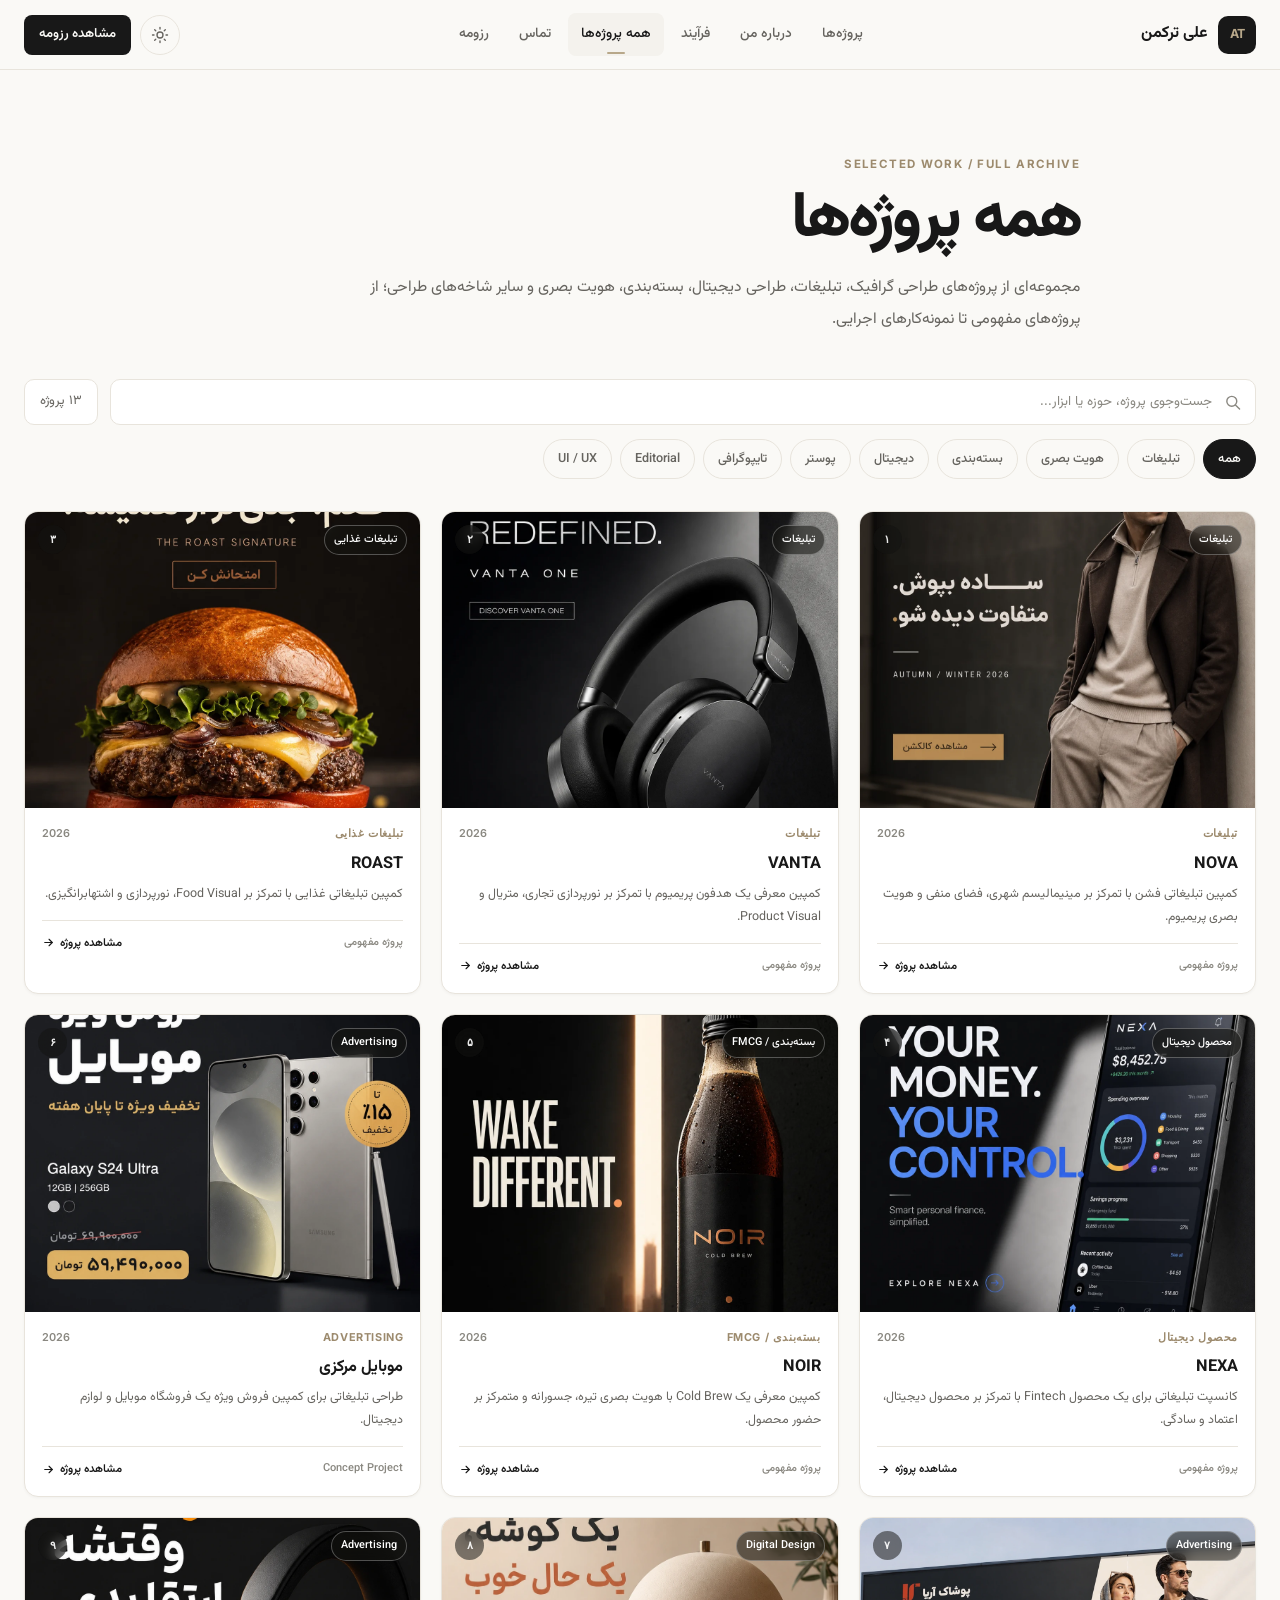
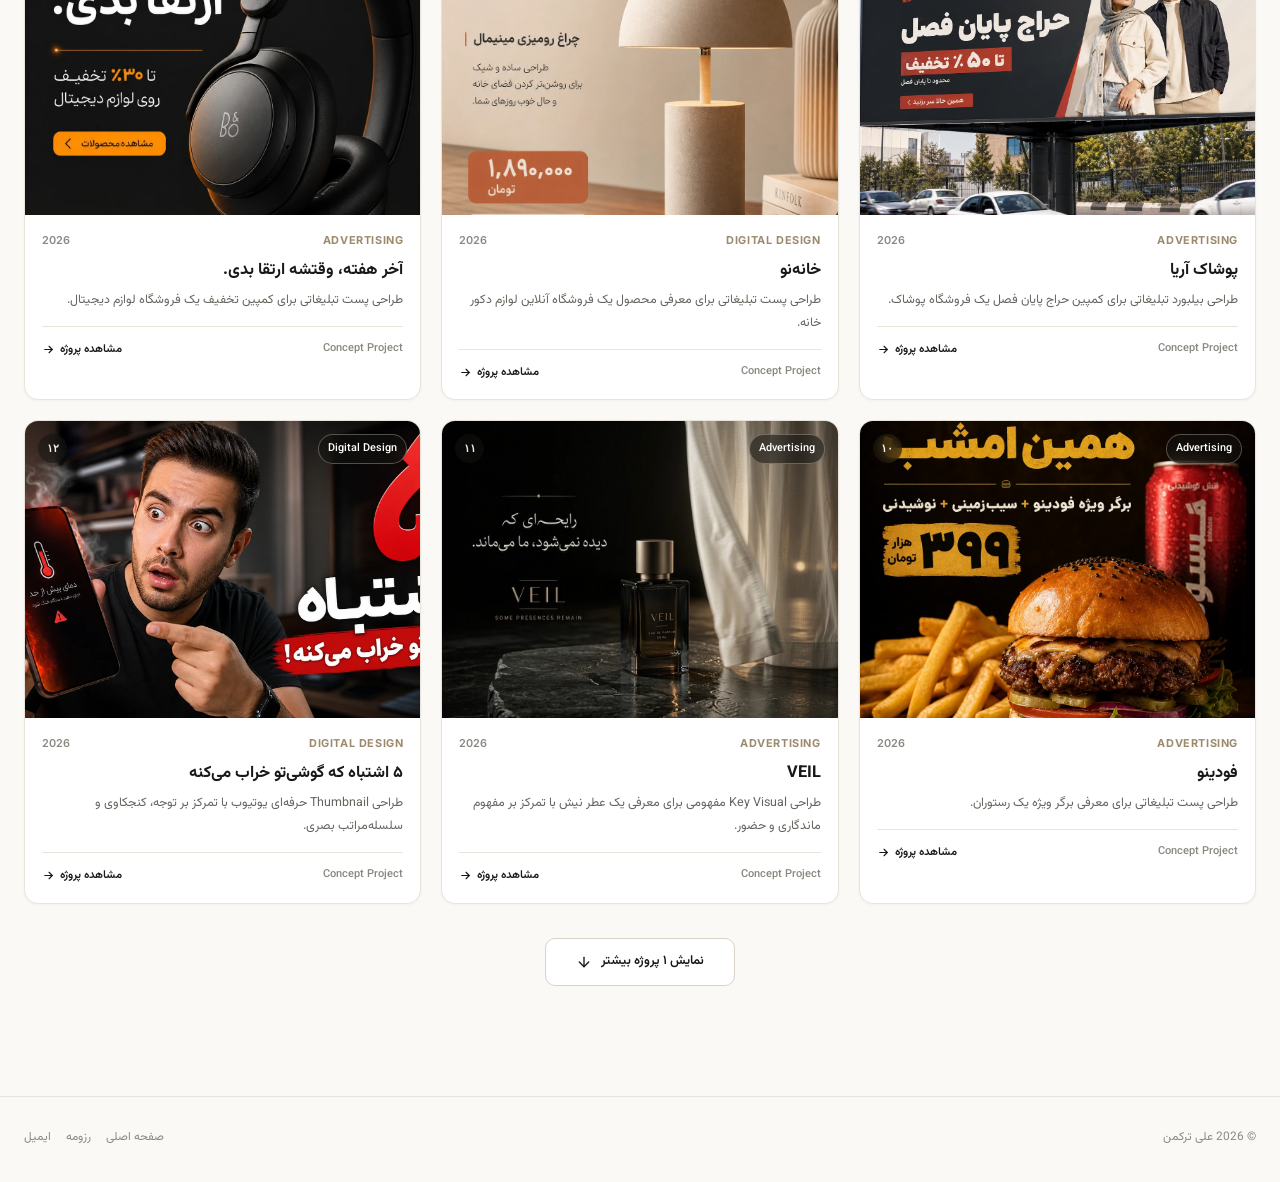
==== commit b80b4928: "Update projects.html" ====
--- a/projects.html
+++ b/projects.html
@@ -10,13 +10,11 @@
         content="width=device-width, initial-scale=1.0"
     >
 
-    <title>
-        پروژه‌ها | علی ترکمن
-    </title>
+    <title>پروژه‌ها | علی ترکمن</title>
 
     <meta
         name="description"
-        content="مجموعه پروژه‌های طراحی گرافیک علی ترکمن در زمینه تبلیغات، هویت بصری، بسته‌بندی، پوستر و طراحی دیجیتال."
+        content="مجموعه پروژه‌های طراحی گرافیک علی ترکمن در زمینه تبلیغات، هویت بصری، بسته‌بندی، پوستر، طراحی دیجیتال و سایر شاخه‌های طراحی."
     >
 
     <meta
@@ -66,12 +64,17 @@
 
     <meta
         property="og:description"
-        content="مجموعه‌ای از پروژه‌های طراحی گرافیک، تبلیغات، هویت بصری، بسته‌بندی و طراحی دیجیتال."
+        content="مجموعه‌ای از پروژه‌های طراحی گرافیک، تبلیغات، هویت بصری، بسته‌بندی، پوستر و طراحی دیجیتال."
     >
 
     <meta
         property="og:url"
         content="https://amoraklm.github.io/portfolio/projects.html"
+    >
+
+    <meta
+        property="og:image"
+        content="https://amoraklm.github.io/portfolio/images/og-preview.jpg"
     >
 
 
@@ -590,6 +593,17 @@
         var(--text);
 }
 
+.theme-icon {
+    width:
+        18px;
+
+    height:
+        18px;
+
+    display:
+        block;
+}
+
 .cv-btn {
     min-height:
         40px;
@@ -711,12 +725,12 @@
 
 .page-intro {
     padding:
-        82px 0 42px;
+        84px 0 34px;
 }
 
 .page-intro-inner {
     max-width:
-        850px;
+        880px;
 }
 
 .eyebrow {
@@ -737,6 +751,9 @@
 
     letter-spacing:
         0.12em;
+
+    text-transform:
+        uppercase;
 }
 
 .page-title {
@@ -748,7 +765,7 @@
         );
 
     line-height:
-        1.2;
+        1.18;
 
     letter-spacing:
         -0.045em;
@@ -759,10 +776,10 @@
 
 .page-description {
     max-width:
-        700px;
+        760px;
 
     margin-top:
-        12px;
+        14px;
 
     color:
         var(--text-secondary);
@@ -780,8 +797,8 @@
    ========================================================= */
 
 .portfolio-toolbar {
-    padding-bottom:
-        30px;
+    padding:
+        10px 0 30px;
 }
 
 .toolbar {
@@ -790,7 +807,6 @@
 
     grid-template-columns:
         minmax(0, 1fr)
-        auto
         auto;
 
     gap:
@@ -805,22 +821,48 @@
         relative;
 }
 
+.search-box svg {
+    position:
+        absolute;
+
+    top:
+        50%;
+
+    right:
+        15px;
+
+    width:
+        17px;
+
+    height:
+        17px;
+
+    transform:
+        translateY(-50%);
+
+    color:
+        var(--text-muted);
+
+    pointer-events:
+        none;
+}
+
 .search-box input {
     width:
         100%;
 
     height:
-        44px;
+        46px;
 
     padding:
-        0 42px 0 14px;
+        0 43px 0 15px;
 
     border:
         1px solid
         var(--border);
 
     border-radius:
-        9px;
+        10px;
 
     background:
         var(--surface);
@@ -852,56 +894,28 @@
         var(--focus-ring);
 }
 
-.search-icon {
-    position:
-        absolute;
-
-    top:
-        50%;
-
-    right:
-        15px;
-
-    transform:
-        translateY(-50%);
-
-    color:
-        var(--text-muted);
-
-    font-family:
-        var(--font-en);
-
-    font-size:
-        1.1rem;
-
-    pointer-events:
-        none;
-}
-
-.filter-group {
+.result-count {
+    min-height:
+        46px;
+
     display:
-        flex;
-
-    flex-wrap:
-        wrap;
-
-    gap:
-        6px;
-}
-
-.filter-btn {
-    height:
-        44px;
+        inline-flex;
+
+    align-items:
+        center;
+
+    justify-content:
+        center;
 
     padding:
-        0 13px;
+        0 15px;
 
     border:
         1px solid
         var(--border);
 
     border-radius:
-        9px;
+        10px;
 
     background:
         var(--surface);
@@ -910,7 +924,69 @@
         var(--text-secondary);
 
     font-size:
-        0.78rem;
+        0.82rem;
+
+    white-space:
+        nowrap;
+}
+
+
+/* =========================================================
+   FILTERS
+   ========================================================= */
+
+.filter-wrap {
+    margin-top:
+        14px;
+
+    overflow-x:
+        auto;
+
+    scrollbar-width:
+        none;
+}
+
+.filter-wrap::-webkit-scrollbar {
+    display:
+        none;
+}
+
+.filters {
+    display:
+        flex;
+
+    align-items:
+        center;
+
+    gap:
+        8px;
+
+    min-width:
+        max-content;
+}
+
+.filter-btn {
+    min-height:
+        40px;
+
+    padding:
+        7px 14px;
+
+    border:
+        1px solid
+        var(--border);
+
+    border-radius:
+        999px;
+
+    background:
+        transparent;
+
+    color:
+        var(--text-secondary);
+
+    font-size:
+        0.79rem;
 
     font-weight:
         500;
@@ -922,14 +998,18 @@
         nowrap;
 
     transition:
+        color var(--transition),
         background-color var(--transition),
-        color var(--transition),
-        border-color var(--transition);
+        border-color var(--transition),
+        transform var(--transition);
 }
 
 .filter-btn:hover {
     border-color:
-        var(--accent);
+        var(--border-strong);
+
+    background:
+        var(--surface-soft);
 
     color:
         var(--text);
@@ -944,127 +1024,65 @@
 
     color:
         var(--bg);
-
-    font-weight:
-        600;
-}
-
-html[data-theme="dark"]
-.filter-btn.active {
-    border-color:
-        var(--accent);
-
-    background:
-        var(--accent);
-
-    color:
-        #161613;
-}
-
-.sort-select {
+}
+
+
+/* =========================================================
+   PROJECTS GRID
+   ========================================================= */
+
+.projects-section {
+    padding:
+        2px 0 110px;
+}
+
+.projects-grid {
+    display:
+        grid;
+
+    grid-template-columns:
+        repeat(
+            3,
+            minmax(0, 1fr)
+        );
+
+    gap:
+        20px;
+}
+
+.project-card {
+    position:
+        relative;
+
     min-width:
-        170px;
-
-    height:
-        44px;
-
-    padding:
-        0 13px;
+        0;
+
+    overflow:
+        hidden;
 
     border:
         1px solid
         var(--border);
 
     border-radius:
-        9px;
+        var(--radius-md);
 
     background:
         var(--surface);
 
-    color:
-        var(--text);
-
-    font-size:
-        0.78rem;
-
     cursor:
         pointer;
 
-    outline:
-        none;
-}
-
-.toolbar-status {
-    display:
-        flex;
-
-    align-items:
-        center;
-
-    justify-content:
-        space-between;
-
-    gap:
-        12px;
-
-    margin-top:
-        14px;
-
-    color:
-        var(--text-muted);
-
-    font-size:
-        0.76rem;
-}
-
-
-/* =========================================================
-   PROJECT GRID
-   ========================================================= */
-
-.projects-section {
-    padding-bottom:
-        95px;
-}
-
-.projects-grid {
-    display:
-        grid;
-
-    grid-template-columns:
-        repeat(
-            3,
-            minmax(
-                0,
-                1fr
-            )
-        );
-
-    gap:
-        20px;
-}
-
-.project-card {
-    min-width:
-        0;
-
-    overflow:
-        hidden;
-
-    border:
-        1px solid
-        var(--border);
-
-    border-radius:
-        var(--radius-md);
-
-    background:
-        var(--surface);
+    box-shadow:
+        var(--shadow-sm);
+
+    transform:
+        translateY(0);
 
     transition:
-        transform var(--transition),
-        border-color var(--transition),
-        box-shadow var(--transition);
+        transform 0.35s ease,
+        box-shadow 0.35s ease,
+        border-color 0.35s ease;
 }
 
 .project-card:hover {
@@ -1072,836 +1090,87 @@
         translateY(-4px);
 
     border-color:
-        var(--accent);
+        var(--border-strong);
 
     box-shadow:
         var(--shadow-md);
 }
 
-.project-card:focus-within {
-    border-color:
-        var(--accent);
-
-    box-shadow:
-        var(--focus-ring);
-}
-
-.project-open-btn {
+.project-media {
+    position:
+        relative;
+
+    aspect-ratio:
+        4 / 3;
+
+    overflow:
+        hidden;
+
+    background:
+        var(--surface-soft);
+}
+
+.project-media img {
     width:
         100%;
 
     height:
         100%;
 
-    display:
-        block;
-
-    padding:
+    object-fit:
+        cover;
+
+    transition:
+        transform 0.55s
+        cubic-bezier(
+            0.25,
+            0.46,
+            0.45,
+            0.94
+        );
+}
+
+.project-card:hover
+.project-media img {
+    transform:
+        scale(1.035);
+}
+
+.project-overlay {
+    position:
+        absolute;
+
+    inset:
         0;
-
-    border:
-        0;
-
-    background:
-        transparent;
-
-    color:
-        inherit;
-
-    text-align:
-        right;
-
-    cursor:
-        pointer;
-}
-
-
-/* =========================================================
-   PROJECT IMAGE
-   ========================================================= */
-
-.project-image-wrap {
-    position:
-        relative;
-
-    width:
-        100%;
-
-    overflow:
-        hidden;
-
-    aspect-ratio:
-        4 / 3;
 
     display:
         flex;
 
     align-items:
-        center;
+        flex-start;
 
     justify-content:
-        center;
+        space-between;
 
     padding:
-        10px;
-
-    background:
-        var(--surface-soft);
-
-    border-bottom:
-        1px solid
-        var(--border);
-}
-
-.project-image {
-    width:
-        100%;
-
-    height:
-        100%;
-
-    max-width:
-        100%;
-
-    max-height:
-        100%;
-
-    display:
-        block;
-
-    object-fit:
-        contain;
-
-    object-position:
-        center;
-
-    border-radius:
-        8px;
-
-    transition:
-        transform 0.45s ease;
-}
-
-.project-card:hover
-.project-image {
-    transform:
-        scale(1.012);
-}
-
-.project-fallback {
-    width:
-        100%;
-
-    height:
-        100%;
-
-    display:
-        grid;
-
-    place-items:
-        center;
-
-    padding:
-        20px;
-
-    background:
-        linear-gradient(
-            135deg,
-            var(--surface-soft),
-            var(--bg)
-        );
-
-    color:
-        var(--accent-dark);
-
-    font-family:
-        var(--font-en);
-
-    font-size:
-        1.7rem;
-
-    font-weight:
-        800;
-
-    letter-spacing:
-        -0.04em;
-
-    text-align:
-        center;
-}
-
-.project-badges {
-    position:
-        absolute;
-
-    top:
-        12px;
-
-    right:
-        12px;
-
-    display:
-        flex;
-
-    flex-wrap:
-        wrap;
-
-    gap:
-        6px;
-
-    max-width:
-        calc(
-            100% - 24px
-        );
+        13px;
 
     pointer-events:
         none;
 }
 
-.badge {
+.project-badge {
     display:
         inline-flex;
 
     align-items:
         center;
 
+    min-height:
+        29px;
+
     padding:
         4px 9px;
-
-    border-radius:
-        6px;
-
-    background:
-        rgba(
-            20,
-            20,
-            20,
-            0.76
-        );
-
-    color:
-        #FFFFFF;
-
-    font-size:
-        0.65rem;
-
-    font-weight:
-        600;
-
-    line-height:
-        1.4;
-
-    backdrop-filter:
-        blur(8px);
-
-    -webkit-backdrop-filter:
-        blur(8px);
-}
-
-
-/* =========================================================
-   PROJECT BODY
-   ========================================================= */
-
-.project-body {
-    padding:
-        18px 18px 19px;
-}
-
-.project-title-row {
-    display:
-        flex;
-
-    align-items:
-        flex-start;
-
-    justify-content:
-        space-between;
-
-    gap:
-        12px;
-}
-
-.project-title {
-    font-size:
-        1.05rem;
-
-    font-weight:
-        800;
-
-    line-height:
-        1.5;
-}
-
-.project-year {
-    flex-shrink:
-        0;
-
-    color:
-        var(--text-muted);
-
-    font-family:
-        var(--font-en);
-
-    font-size:
-        0.68rem;
-}
-
-.project-type {
-    margin-top:
-        3px;
-
-    color:
-        var(--accent-dark);
-
-    font-size:
-        0.75rem;
-
-    font-weight:
-        600;
-}
-
-.project-description {
-    margin-top:
-        7px;
-
-    color:
-        var(--text-secondary);
-
-    font-size:
-        0.8rem;
-
-    line-height:
-        1.85;
-}
-
-.project-tools {
-    display:
-        flex;
-
-    flex-wrap:
-        wrap;
-
-    gap:
-        6px;
-
-    margin-top:
-        12px;
-}
-
-.tool-tag {
-    padding:
-        3px 8px;
-
-    border:
-        1px solid
-        var(--border);
-
-    border-radius:
-        5px;
-
-    background:
-        var(--surface-soft);
-
-    color:
-        var(--text-muted);
-
-    font-family:
-        var(--font-en);
-
-    font-size:
-        0.63rem;
-}
-
-
-/* =========================================================
-   EMPTY STATE
-   ========================================================= */
-
-.empty-state {
-    display:
-        none;
-
-    padding:
-        75px 20px;
-
-    border:
-        1px dashed
-        var(--border-strong);
-
-    border-radius:
-        var(--radius-md);
-
-    text-align:
-        center;
-}
-
-.empty-state.visible {
-    display:
-        block;
-}
-
-.empty-icon {
-    margin-bottom:
-        10px;
-
-    color:
-        var(--accent);
-
-    font-family:
-        var(--font-en);
-
-    font-size:
-        2rem;
-
-    font-weight:
-        700;
-}
-
-.empty-state h2 {
-    font-size:
-        1rem;
-
-    font-weight:
-        700;
-}
-
-.empty-state p {
-    margin-top:
-        5px;
-
-    color:
-        var(--text-secondary);
-
-    font-size:
-        0.8rem;
-}
-
-.reset-search-btn {
-    margin-top:
-        16px;
-
-    min-height:
-        42px;
-
-    padding:
-        8px 15px;
-
-    border-radius:
-        8px;
-
-    background:
-        var(--text);
-
-    color:
-        var(--bg);
-
-    font-size:
-        0.77rem;
-
-    font-weight:
-        600;
-
-    cursor:
-        pointer;
-
-    transition:
-        background-color var(--transition);
-}
-
-.reset-search-btn:hover {
-    background:
-        var(--accent);
-
-    color:
-        #FFFFFF;
-}
-
-
-/* =========================================================
-   PAGINATION
-   ========================================================= */
-
-.pagination {
-    display:
-        flex;
-
-    align-items:
-        center;
-
-    justify-content:
-        center;
-
-    flex-wrap:
-        wrap;
-
-    gap:
-        6px;
-
-    margin-top:
-        38px;
-}
-
-.page-btn {
-    min-width:
-        40px;
-
-    height:
-        40px;
-
-    padding:
-        0 10px;
-
-    display:
-        inline-flex;
-
-    align-items:
-        center;
-
-    justify-content:
-        center;
-
-    border:
-        1px solid
-        var(--border);
-
-    border-radius:
-        8px;
-
-    background:
-        var(--surface);
-
-    color:
-        var(--text-secondary);
-
-    font-size:
-        0.75rem;
-
-    font-weight:
-        600;
-
-    cursor:
-        pointer;
-
-    transition:
-        color var(--transition),
-        background-color var(--transition),
-        border-color var(--transition);
-}
-
-.page-btn:hover:not(:disabled) {
-    border-color:
-        var(--accent);
-
-    color:
-        var(--text);
-}
-
-.page-btn.active {
-    border-color:
-        var(--text);
-
-    background:
-        var(--text);
-
-    color:
-        var(--bg);
-}
-
-html[data-theme="dark"]
-.page-btn.active {
-    border-color:
-        var(--accent);
-
-    background:
-        var(--accent);
-
-    color:
-        #161613;
-}
-
-.page-btn:disabled {
-    opacity:
-        0.4;
-
-    cursor:
-        not-allowed;
-}
-
-.page-btn.arrow {
-    font-family:
-        var(--font-en);
-
-    font-size:
-        0.95rem;
-}
-
-
-/* =========================================================
-   MODAL — DESKTOP
-   ========================================================= */
-
-.modal {
-    position:
-        fixed;
-
-    inset:
-        0;
-
-    z-index:
-        2000;
-
-    display:
-        flex;
-
-    align-items:
-        center;
-
-    justify-content:
-        center;
-
-    padding:
-        20px;
-
-    background:
-        var(--overlay);
-
-    opacity:
-        0;
-
-    visibility:
-        hidden;
-
-    pointer-events:
-        none;
-
-    transition:
-        opacity 0.25s ease,
-        visibility 0.25s ease;
-
-    overscroll-behavior:
-        contain;
-}
-
-.modal.is-open {
-    opacity:
-        1;
-
-    visibility:
-        visible;
-
-    pointer-events:
-        auto;
-}
-
-
-/*
- * The information panel is locked to 340px.
- * The visual side receives the remaining available space.
- */
-.modal-dialog {
-    position:
-        relative;
-
-    width:
-        fit-content;
-
-    max-width:
-        min(
-            1180px,
-            calc(
-                100vw - 40px
-            )
-        );
-
-    max-height:
-        calc(
-            100vh - 40px
-        );
-
-    display:
-        flex;
-
-    flex-direction:
-        row;
-
-    align-items:
-        stretch;
-
-    overflow:
-        hidden;
-
-    border:
-        1px solid
-        var(--border);
-
-    border-radius:
-        var(--radius-lg);
-
-    background:
-        var(--surface);
-
-    box-shadow:
-        var(--shadow-lg);
-
-    transform:
-        translateY(12px)
-        scale(0.985);
-
-    transition:
-        transform 0.28s ease;
-}
-
-.modal.is-open
-.modal-dialog {
-    transform:
-        translateY(0)
-        scale(1);
-}
-
-
-/* =========================================================
-   MODAL VISUAL — NATURAL ARTWORK SIZE
-   ========================================================= */
-
-.modal-visual {
-    flex:
-        0 1 auto;
-
-    width:
-        auto;
-
-    min-width:
-        0;
-
-    min-height:
-        0;
-
-    max-width:
-        calc(
-            100vw - 380px
-        );
-
-    display:
-        flex;
-
-    align-items:
-        center;
-
-    justify-content:
-        center;
-
-    overflow:
-        hidden;
-
-    background:
-        #0F0F0D;
-
-    border-left:
-        1px solid
-        var(--border);
-}
-
-.modal-visual img {
-    display:
-        block;
-
-    width:
-        auto;
-
-    height:
-        auto;
-
-    max-width:
-        calc(
-            100vw - 380px
-        );
-
-    max-height:
-        calc(
-            100vh - 40px
-        );
-
-    object-fit:
-        contain;
-
-    object-position:
-        center;
-
-    background:
-        #0F0F0D;
-}
-
-
-/* =========================================================
-   MODAL INFO — LOCKED 340px
-   ========================================================= */
-
-.modal-info {
-    flex:
-        0 0 340px;
-
-    width:
-        340px;
-
-    min-width:
-        340px;
-
-    max-width:
-        340px;
-
-    min-height:
-        0;
-
-    overflow-y:
-        auto;
-
-    overflow-x:
-        hidden;
-
-    padding:
-        34px 30px 30px;
-
-    background:
-        var(--surface);
-
-    scrollbar-width:
-        thin;
-
-    scrollbar-color:
-        var(--border-strong)
-        transparent;
-}
-
-
-/* =========================================================
-   MODAL CLOSE
-   ========================================================= */
-
-.modal-close {
-    position:
-        absolute;
-
-    top:
-        12px;
-
-    left:
-        12px;
-
-    z-index:
-        10;
-
-    width:
-        40px;
-
-    height:
-        40px;
-
-    display:
-        grid;
-
-    place-items:
-        center;
 
     border:
         1px solid
@@ -1909,444 +1178,420 @@
             255,
             255,
             255,
-            0.15
+            0.28
         );
 
     border-radius:
-        50%;
+        999px;
 
     background:
         rgba(
+            20,
+            20,
             18,
-            18,
-            16,
-            0.78
+            0.55
         );
 
     color:
         #FFFFFF;
 
-    font-family:
-        var(--font-en);
-
     font-size:
-        1.25rem;
-
-    line-height:
-        1;
-
-    cursor:
-        pointer;
+        0.68rem;
+
+    font-weight:
+        500;
 
     backdrop-filter:
-        blur(12px);
+        blur(7px);
 
     -webkit-backdrop-filter:
-        blur(12px);
-
-    transition:
-        background-color var(--transition),
-        transform var(--transition);
-}
-
-.modal-close:hover {
-    transform:
-        rotate(90deg);
+        blur(7px);
+}
+
+.project-index {
+    display:
+        inline-flex;
+
+    align-items:
+        center;
+
+    justify-content:
+        center;
+
+    min-width:
+        29px;
+
+    height:
+        29px;
+
+    padding:
+        0 8px;
+
+    border-radius:
+        999px;
 
     background:
         rgba(
+            20,
+            20,
             18,
-            18,
-            16,
-            0.95
+            0.52
         );
-}
-
-
-/* =========================================================
-   MODAL CONTENT
-   ========================================================= */
-
-.modal-eyebrow {
-    margin-bottom:
-        8px;
-
-    color:
-        var(--accent-dark);
-
-    font-family:
-        var(--font-en);
-
-    font-size:
-        0.68rem;
-
-    font-weight:
-        700;
-
-    letter-spacing:
-        0.12em;
-}
-
-.modal-title-row {
-    display:
-        flex;
-
-    align-items:
-        flex-start;
-
-    justify-content:
-        space-between;
-
-    gap:
-        16px;
-}
-
-.modal-title {
-    min-width:
-        0;
-
-    font-size:
-        clamp(
-            1.7rem,
-            3vw,
-            2.5rem
-        );
-
-    line-height:
-        1.25;
-
-    font-weight:
-        800;
-
-    letter-spacing:
-        -0.035em;
-}
-
-.modal-year {
-    flex-shrink:
-        0;
-
-    padding-top:
-        7px;
-
-    color:
-        var(--text-muted);
-
-    font-family:
-        var(--font-en);
-
-    font-size:
-        0.72rem;
-}
-
-.modal-meta {
-    display:
-        flex;
-
-    flex-wrap:
-        wrap;
-
-    gap:
-        7px;
-
-    margin-top:
-        14px;
-}
-
-.modal-meta-tag {
-    display:
-        inline-flex;
-
-    align-items:
-        center;
-
-    min-height:
-        31px;
-
-    padding:
-        4px 10px;
-
-    border:
-        1px solid
-        var(--border);
-
-    border-radius:
-        7px;
-
-    background:
-        var(--surface-soft);
-
-    color:
-        var(--text-secondary);
-
-    font-size:
-        0.7rem;
-
-    font-weight:
-        600;
-}
-
-.modal-description {
-    margin-top:
-        22px;
-
-    color:
-        var(--text-secondary);
-
-    font-size:
-        0.84rem;
-
-    line-height:
-        2;
-}
-
-.modal-section {
-    margin-top:
-        25px;
-
-    padding-top:
-        20px;
-
-    border-top:
-        1px solid
-        var(--border);
-}
-
-.modal-section-title {
-    margin-bottom:
-        10px;
-
-    font-size:
-        0.8rem;
-
-    font-weight:
-        800;
-}
-
-.modal-tools {
-    display:
-        flex;
-
-    flex-wrap:
-        wrap;
-
-    gap:
-        7px;
-}
-
-.modal-tool {
-    padding:
-        5px 9px;
-
-    border:
-        1px solid
-        var(--border);
-
-    border-radius:
-        6px;
-
-    background:
-        var(--surface-soft);
-
-    color:
-        var(--text-secondary);
-
-    font-family:
-        var(--font-en);
-
-    font-size:
-        0.66rem;
-}
-
-.modal-services {
-    display:
-        flex;
-
-    flex-direction:
-        column;
-
-    gap:
-        7px;
-
-    padding:
-        0;
-
-    list-style:
-        none;
-}
-
-.modal-services li {
-    position:
-        relative;
-
-    padding-right:
-        18px;
-
-    color:
-        var(--text-secondary);
-
-    font-size:
-        0.76rem;
-}
-
-.modal-services li::before {
-    content:
-        "";
-
-    position:
-        absolute;
-
-    top:
-        0.8em;
-
-    right:
-        0;
-
-    width:
-        6px;
-
-    height:
-        6px;
-
-    border-radius:
-        50%;
-
-    background:
-        var(--accent);
-}
-
-.modal-actions {
-    display:
-        flex;
-
-    flex-wrap:
-        wrap;
-
-    gap:
-        9px;
-
-    margin-top:
-        28px;
-}
-
-.modal-action {
-    min-height:
-        42px;
-
-    display:
-        inline-flex;
-
-    align-items:
-        center;
-
-    justify-content:
-        center;
-
-    padding:
-        8px 14px;
-
-    border:
-        1px solid
-        var(--border);
-
-    border-radius:
-        8px;
-
-    background:
-        var(--surface);
-
-    color:
-        var(--text);
-
-    font-size:
-        0.74rem;
-
-    font-weight:
-        600;
-
-    cursor:
-        pointer;
-
-    transition:
-        background-color var(--transition),
-        border-color var(--transition),
-        color var(--transition);
-}
-
-.modal-action:hover {
-    border-color:
-        var(--accent);
-
-    background:
-        var(--surface-soft);
-}
-
-.modal-action.primary {
-    border-color:
-        var(--text);
-
-    background:
-        var(--text);
-
-    color:
-        var(--bg);
-}
-
-.modal-action.primary:hover {
-    border-color:
-        var(--accent);
-
-    background:
-        var(--accent);
-
-    color:
-        #FFFFFF;
-}
-
-
-/* =========================================================
-   MODAL IMAGE ERROR
-   ========================================================= */
-
-.modal-image-fallback {
-    padding:
-        40px;
-
-    color:
-        #FFFFFF;
-
-    text-align:
-        center;
-}
-
-.modal-image-fallback strong {
-    display:
-        block;
-
-    font-family:
-        var(--font-en);
-
-    font-size:
-        1.5rem;
-}
-
-.modal-image-fallback span {
-    display:
-        block;
-
-    margin-top:
-        7px;
 
     color:
         rgba(
             255,
             255,
             255,
-            0.66
+            0.92
         );
 
+    font-family:
+        var(--font-en);
+
     font-size:
-        0.75rem;
+        0.68rem;
+
+    font-weight:
+        700;
+
+    backdrop-filter:
+        blur(7px);
+
+    -webkit-backdrop-filter:
+        blur(7px);
+}
+
+.project-content {
+    padding:
+        16px 17px 17px;
+}
+
+.project-topline {
+    display:
+        flex;
+
+    align-items:
+        center;
+
+    justify-content:
+        space-between;
+
+    gap:
+        12px;
+
+    margin-bottom:
+        8px;
+}
+
+.project-category {
+    color:
+        var(--accent-dark);
+
+    font-family:
+        var(--font-en);
+
+    font-size:
+        0.68rem;
+
+    font-weight:
+        700;
+
+    letter-spacing:
+        0.055em;
+
+    text-transform:
+        uppercase;
+}
+
+.project-year {
+    color:
+        var(--text-muted);
+
+    font-family:
+        var(--font-en);
+
+    font-size:
+        0.68rem;
+
+    font-weight:
+        600;
+}
+
+.project-title {
+    display:
+        -webkit-box;
+
+    overflow:
+        hidden;
+
+    -webkit-box-orient:
+        vertical;
+
+    -webkit-line-clamp:
+        2;
+
+    color:
+        var(--text);
+
+    font-size:
+        1.02rem;
+
+    font-weight:
+        700;
+
+    line-height:
+        1.5;
+}
+
+.project-description {
+    display:
+        -webkit-box;
+
+    overflow:
+        hidden;
+
+    margin-top:
+        6px;
+
+    -webkit-box-orient:
+        vertical;
+
+    -webkit-line-clamp:
+        2;
+
+    color:
+        var(--text-secondary);
+
+    font-size:
+        0.78rem;
+
+    line-height:
+        1.85;
+}
+
+.project-footer {
+    display:
+        flex;
+
+    align-items:
+        center;
+
+    justify-content:
+        space-between;
+
+    gap:
+        10px;
+
+    margin-top:
+        14px;
+
+    padding-top:
+        12px;
+
+    border-top:
+        1px solid
+        var(--border);
+}
+
+.project-type {
+    color:
+        var(--text-muted);
+
+    font-size:
+        0.69rem;
+
+    font-weight:
+        500;
+}
+
+.project-view {
+    display:
+        inline-flex;
+
+    align-items:
+        center;
+
+    gap:
+        5px;
+
+    color:
+        var(--text);
+
+    font-size:
+        0.71rem;
+
+    font-weight:
+        600;
+
+    transition:
+        color var(--transition);
+}
+
+.project-view svg {
+    width:
+        13px;
+
+    height:
+        13px;
+
+    transition:
+        transform var(--transition);
+}
+
+.project-card:hover
+.project-view svg {
+    transform:
+        translateX(-2px);
+}
+
+.project-card.hidden {
+    display:
+        none;
+}
+
+
+/* =========================================================
+   LOAD MORE
+   ========================================================= */
+
+.load-more-wrap {
+    display:
+        flex;
+
+    justify-content:
+        center;
+
+    padding-top:
+        34px;
+}
+
+.load-more-btn {
+    min-width:
+        190px;
+
+    min-height:
+        48px;
+
+    display:
+        inline-flex;
+
+    align-items:
+        center;
+
+    justify-content:
+        center;
+
+    gap:
+        9px;
+
+    padding:
+        9px 18px;
+
+    border:
+        1px solid
+        var(--border-strong);
+
+    border-radius:
+        10px;
+
+    background:
+        var(--surface);
+
+    color:
+        var(--text);
+
+    font-size:
+        0.8rem;
+
+    font-weight:
+        600;
+
+    cursor:
+        pointer;
+
+    transition:
+        color var(--transition),
+        background-color var(--transition),
+        border-color var(--transition),
+        transform var(--transition);
+}
+
+.load-more-btn:hover {
+    transform:
+        translateY(-1px);
+
+    border-color:
+        var(--text);
+
+    background:
+        var(--text);
+
+    color:
+        var(--bg);
+}
+
+.load-more-btn svg {
+    width:
+        16px;
+
+    height:
+        16px;
+}
+
+.load-more-btn[hidden] {
+    display:
+        none;
+}
+
+
+/* =========================================================
+   EMPTY STATE
+   ========================================================= */
+
+.empty-state {
+    display:
+        none;
+
+    padding:
+        70px 25px;
+
+    border:
+        1px dashed
+        var(--border-strong);
+
+    border-radius:
+        var(--radius-md);
+
+    text-align:
+        center;
+
+    background:
+        var(--surface);
+}
+
+.empty-state.show {
+    display:
+        block;
+}
+
+.empty-state-title {
+    font-size:
+        1rem;
+
+    font-weight:
+        700;
+}
+
+.empty-state-text {
+    margin-top:
+        5px;
+
+    color:
+        var(--text-secondary);
+
+    font-size:
+        0.78rem;
 }
 
 
@@ -2356,7 +1601,7 @@
 
 .site-footer {
     padding:
-        30px 0 24px;
+        30px 0 34px;
 
     border-top:
         1px solid
@@ -2373,68 +1618,605 @@
     justify-content:
         space-between;
 
+    gap:
+        20px;
+}
+
+.footer-left,
+.footer-right {
+    color:
+        var(--text-muted);
+
+    font-size:
+        0.74rem;
+}
+
+.footer-right {
+    display:
+        flex;
+
+    align-items:
+        center;
+
+    gap:
+        15px;
+}
+
+.footer-right a {
+    transition:
+        color var(--transition);
+}
+
+.footer-right a:hover {
+    color:
+        var(--text);
+}
+
+
+/* =========================================================
+   MODAL
+   ========================================================= */
+
+.project-modal {
+    position:
+        fixed;
+
+    inset:
+        0;
+
+    z-index:
+        2000;
+
+    display:
+        none;
+
+    padding:
+        24px;
+
+    background:
+        var(--overlay);
+}
+
+.project-modal.open {
+    display:
+        flex;
+
+    align-items:
+        center;
+
+    justify-content:
+        center;
+}
+
+.modal-dialog {
+    width:
+        min(
+            1220px,
+            100%
+        );
+
+    height:
+        min(
+            760px,
+            calc(100vh - 48px)
+        );
+
+    display:
+        grid;
+
+    grid-template-columns:
+        minmax(
+            0,
+            1fr
+        )
+        350px;
+
+    overflow:
+        hidden;
+
+    border:
+        1px solid
+        rgba(
+            255,
+            255,
+            255,
+            0.08
+        );
+
+    border-radius:
+        var(--radius-lg);
+
+    background:
+        var(--surface);
+
+    box-shadow:
+        var(--shadow-lg);
+}
+
+.modal-visual {
+    position:
+        relative;
+
+    min-width:
+        0;
+
+    min-height:
+        0;
+
+    display:
+        flex;
+
+    align-items:
+        center;
+
+    justify-content:
+        center;
+
+    overflow:
+        hidden;
+
+    background:
+        #11110F;
+}
+
+.modal-image {
+    width:
+        100%;
+
+    height:
+        100%;
+
+    object-fit:
+        contain;
+
+    user-select:
+        none;
+}
+
+.modal-image.fallback {
+    object-fit:
+        cover;
+}
+
+.modal-close {
+    position:
+        absolute;
+
+    top:
+        16px;
+
+    right:
+        16px;
+
+    width:
+        42px;
+
+    height:
+        42px;
+
+    display:
+        grid;
+
+    place-items:
+        center;
+
+    border:
+        1px solid
+        rgba(
+            255,
+            255,
+            255,
+            0.14
+        );
+
+    border-radius:
+        50%;
+
+    background:
+        rgba(
+            0,
+            0,
+            0,
+            0.42
+        );
+
+    color:
+        #FFFFFF;
+
+    cursor:
+        pointer;
+
+    backdrop-filter:
+        blur(9px);
+
+    -webkit-backdrop-filter:
+        blur(9px);
+
+    transition:
+        background-color var(--transition),
+        transform var(--transition);
+}
+
+.modal-close:hover {
+    transform:
+        rotate(4deg);
+
+    background:
+        rgba(
+            0,
+            0,
+            0,
+            0.64
+        );
+}
+
+.modal-close svg {
+    width:
+        18px;
+
+    height:
+        18px;
+}
+
+.modal-info {
+    min-width:
+        0;
+
+    overflow-y:
+        auto;
+
+    padding:
+        30px 28px;
+
+    border-left:
+        1px solid
+        var(--border);
+
+    background:
+        var(--surface);
+}
+
+.modal-eyebrow {
+    color:
+        var(--accent-dark);
+
+    font-family:
+        var(--font-en);
+
+    font-size:
+        0.66rem;
+
+    font-weight:
+        700;
+
+    letter-spacing:
+        0.1em;
+
+    text-transform:
+        uppercase;
+}
+
+.modal-title {
+    margin-top:
+        7px;
+
+    font-size:
+        clamp(
+            1.5rem,
+            2.5vw,
+            2.2rem
+        );
+
+    line-height:
+        1.35;
+
+    letter-spacing:
+        -0.03em;
+
+    font-weight:
+        800;
+}
+
+.modal-short {
+    margin-top:
+        12px;
+
+    color:
+        var(--text-secondary);
+
+    font-size:
+        0.83rem;
+
+    line-height:
+        2;
+}
+
+.modal-divider {
+    height:
+        1px;
+
+    margin:
+        22px 0;
+
+    background:
+        var(--border);
+}
+
+.modal-meta {
+    display:
+        grid;
+
+    grid-template-columns:
+        repeat(
+            2,
+            minmax(
+                0,
+                1fr
+            )
+        );
+
+    gap:
+        13px;
+}
+
+.meta-item {
+    min-width:
+        0;
+}
+
+.meta-label {
+    color:
+        var(--text-muted);
+
+    font-size:
+        0.66rem;
+
+    font-weight:
+        500;
+}
+
+.meta-value {
+    margin-top:
+        2px;
+
+    color:
+        var(--text);
+
+    font-size:
+        0.76rem;
+
+    font-weight:
+        600;
+}
+
+.modal-section {
+    margin-top:
+        23px;
+}
+
+.modal-section-title {
+    margin-bottom:
+        8px;
+
+    color:
+        var(--text);
+
+    font-size:
+        0.76rem;
+
+    font-weight:
+        700;
+}
+
+.modal-description {
+    color:
+        var(--text-secondary);
+
+    font-size:
+        0.77rem;
+
+    line-height:
+        2;
+}
+
+.tag-list {
+    display:
+        flex;
+
     flex-wrap:
         wrap;
 
     gap:
-        18px;
-}
-
-.footer-copy {
+        6px;
+}
+
+.tag {
+    min-height:
+        29px;
+
+    display:
+        inline-flex;
+
+    align-items:
+        center;
+
+    padding:
+        4px 8px;
+
+    border:
+        1px solid
+        var(--border);
+
+    border-radius:
+        999px;
+
+    background:
+        var(--surface-soft);
+
+    color:
+        var(--text-secondary);
+
+    font-size:
+        0.65rem;
+
+    font-weight:
+        500;
+}
+
+.modal-bottom {
+    margin-top:
+        26px;
+
+    padding-top:
+        20px;
+
+    border-top:
+        1px solid
+        var(--border);
+}
+
+.modal-project-count {
     color:
         var(--text-muted);
 
+    font-family:
+        var(--font-en);
+
     font-size:
-        0.72rem;
-}
-
-.footer-links {
+        0.65rem;
+
+    font-weight:
+        600;
+}
+
+
+/* =========================================================
+   MOBILE NAV PANEL
+   ========================================================= */
+
+.mobile-nav {
+    position:
+        fixed;
+
+    inset:
+        var(--header-height)
+        0
+        auto
+        0;
+
+    z-index:
+        999;
+
     display:
-        flex;
-
-    flex-wrap:
-        wrap;
-
-    gap:
-        15px;
-}
-
-.footer-links a {
+        none;
+
+    padding:
+        10px 24px 24px;
+
+    border-bottom:
+        1px solid
+        var(--border);
+
+    background:
+        color-mix(
+            in srgb,
+            var(--bg) 97%,
+            transparent
+        );
+
+    box-shadow:
+        var(--shadow-md);
+
+    backdrop-filter:
+        blur(18px);
+
+    -webkit-backdrop-filter:
+        blur(18px);
+}
+
+.mobile-nav.open {
+    display:
+        block;
+}
+
+.mobile-nav a {
+    display:
+        block;
+
+    padding:
+        13px 0;
+
+    border-bottom:
+        1px solid
+        var(--border);
+
     color:
         var(--text-secondary);
 
     font-size:
-        0.74rem;
-}
-
-.footer-links a:hover {
-    color:
-        var(--accent-dark);
+        0.9rem;
+
+    font-weight:
+        500;
+}
+
+.mobile-nav a:last-child {
+    border-bottom:
+        0;
 }
 
 
 /* =========================================================
-   TABLET
+   RESPONSIVE
    ========================================================= */
 
-@media (max-width: 1100px) {
+@media (max-width: 1120px) {
+
+    .projects-grid {
+        grid-template-columns:
+            repeat(
+                3,
+                minmax(
+                    0,
+                    1fr
+                )
+            );
+
+        gap:
+            16px;
+    }
+
+    .modal-dialog {
+        grid-template-columns:
+            minmax(
+                0,
+                1fr
+            )
+            320px;
+    }
+}
+
+
+@media (max-width: 900px) {
+
+    .main-nav,
+    .header-actions .cv-btn {
+        display:
+            none;
+    }
+
+    .menu-btn {
+        display:
+            inline-flex;
+    }
 
     .toolbar {
         grid-template-columns:
-            1fr;
-    }
-
-    .filter-group {
-        order:
-            2;
-    }
-
-    .sort-select {
-        width:
-            100%;
-
-        order:
-            3;
+            minmax(
+                0,
+                1fr
+            )
+            auto;
     }
 
     .projects-grid {
@@ -2449,38 +2231,36 @@
     }
 
     .modal-dialog {
-        max-width:
-            calc(
-                100vw - 32px
+        height:
+            min(
+                720px,
+                calc(100vh - 28px)
             );
+
+        grid-template-columns:
+            1fr;
     }
 
     .modal-visual {
-        max-width:
-            calc(
-                100vw - 372px
-            );
-    }
-
-    .modal-visual img {
-        max-width:
-            calc(
-                100vw - 372px
-            );
-    }
-}
-
-
-/* =========================================================
-   MOBILE NAV + MOBILE MODAL
-   ========================================================= */
-
-@media (max-width: 820px) {
-
-    :root {
-        --header-height:
-            64px;
-    }
+        min-height:
+            43vh;
+
+        max-height:
+            50vh;
+    }
+
+    .modal-info {
+        border-left:
+            0;
+
+        border-top:
+            1px solid
+            var(--border);
+    }
+}
+
+
+@media (max-width: 650px) {
 
     .container {
         width:
@@ -2490,555 +2270,42 @@
             );
     }
 
-
-    /* Navigation */
-
-    .main-nav {
-        position:
-            fixed;
-
-        top:
-            var(--header-height);
-
-        right:
-            0;
-
-        left:
-            0;
-
-        display:
-            flex;
-
-        flex-direction:
-            column;
-
-        align-items:
-            stretch;
-
+    .site-header-inner {
         gap:
-            0;
-
-        padding:
-            10px 16px 16px;
-
-        border-bottom:
-            1px solid
-            var(--border);
-
-        background:
-            var(--surface);
-
-        box-shadow:
-            var(--shadow-md);
-
-        transform:
-            translateY(-120%);
-
-        transition:
-            transform 0.3s ease;
-    }
-
-    .main-nav.open {
-        transform:
-            translateY(0);
-    }
-
-    .main-nav a {
-        padding:
-            13px 12px;
-
-        border-bottom:
-            1px solid
-            var(--border);
-
-        border-radius:
-            7px;
-    }
-
-    .main-nav a:last-child {
-        border-bottom:
-            0;
-    }
-
-    .main-nav a.active::after {
-        display:
-            none;
-    }
-
-    .header-actions .cv-btn {
-        display:
-            none;
-    }
-
-    .menu-btn {
-        display:
-            flex;
-    }
-
-
-    /* Page */
+            12px;
+    }
+
+    .brand-name {
+        font-size:
+            0.92rem;
+    }
+
+    .brand-mark {
+        width:
+            36px;
+
+        height:
+            36px;
+    }
 
     .page-intro {
         padding:
-            58px 0 36px;
-    }
-
-
-    /* Modal */
-
-    .modal {
-        padding:
-            max(
-                10px,
-                env(safe-area-inset-top)
-            )
-            max(
-                10px,
-                env(safe-area-inset-right)
-            )
-            max(
-                10px,
-                env(safe-area-inset-bottom)
-            )
-            max(
-                10px,
-                env(safe-area-inset-left)
-            );
-
-        align-items:
-            center;
-
-        justify-content:
-            center;
-    }
-
-    .modal-dialog {
-        width:
-            100%;
-
-        max-width:
-            100%;
-
-        max-height:
-            calc(
-                100dvh - 20px
-            );
-
-        display:
-            flex;
-
-        flex-direction:
-            column;
-
-        overflow:
-            hidden;
-
-        border-radius:
-            18px;
-    }
-
-
-    /* Mobile artwork area */
-
-    .modal-visual {
-        flex:
-            0 0 auto;
-
-        width:
-            100%;
-
-        max-width:
-            none;
-
-        height:
-            min(
-                43dvh,
-                390px
-            );
-
-        max-height:
-            43dvh;
-
-        display:
-            flex;
-
-        align-items:
-            center;
-
-        justify-content:
-            center;
-
-        overflow:
-            hidden;
-
-        border-left:
-            0;
-
-        background:
-            #0F0F0D;
-    }
-
-    .modal-visual img {
-        width:
-            auto;
-
-        height:
-            auto;
-
-        max-width:
-            100%;
-
-        max-height:
-            100%;
-
-        object-fit:
-            contain;
-
-        object-position:
-            center;
-
-        user-select:
-            none;
-
-        -webkit-user-drag:
-            none;
-    }
-
-
-    /* Mobile information */
-
-    .modal-info {
-        flex:
-            1 1 auto;
-
-        width:
-            100%;
-
-        min-width:
-            0;
-
-        max-width:
-            none;
-
-        min-height:
-            0;
-
-        overflow-y:
-            auto;
-
-        overflow-x:
-            hidden;
-
-        padding:
-            22px
-            18px
-            max(
-                20px,
-                env(safe-area-inset-bottom)
-            )
-            18px;
-
-        -webkit-overflow-scrolling:
-            touch;
-
-        overscroll-behavior:
-            contain;
-    }
-
-    .modal-eyebrow {
-        margin-bottom:
-            6px;
-
+            58px 0 25px;
+    }
+
+    .page-description {
         font-size:
-            0.65rem;
-    }
-
-    .modal-title-row {
-        align-items:
-            center;
-
-        gap:
-            10px;
-    }
-
-    .modal-title {
-        min-width:
-            0;
-
-        font-size:
-            clamp(
-                1.45rem,
-                7vw,
-                1.85rem
-            );
-
-        line-height:
-            1.2;
-
-        letter-spacing:
-            -0.035em;
-    }
-
-    .modal-year {
-        padding-top:
-            0;
-
-        font-size:
-            0.66rem;
-    }
-
-    .modal-meta {
-        gap:
-            6px;
-
-        margin-top:
-            12px;
-    }
-
-    .modal-meta-tag {
-        min-height:
-            29px;
-
-        padding:
-            4px 9px;
-
-        font-size:
-            0.66rem;
-    }
-
-    .modal-description {
-        margin-top:
-            18px;
-
-        font-size:
-            0.82rem;
-
-        line-height:
-            1.95;
-    }
-
-    .modal-section {
-        margin-top:
-            20px;
-
-        padding-top:
-            17px;
-    }
-
-    .modal-section-title {
-        margin-bottom:
-            9px;
-
-        font-size:
-            0.76rem;
-    }
-
-    .modal-tools {
-        gap:
-            6px;
-    }
-
-    .modal-tool {
-        padding:
-            5px 8px;
-
-        font-size:
-            0.63rem;
-    }
-
-    .modal-services {
-        gap:
-            6px;
-    }
-
-    .modal-services li {
-        padding-right:
-            16px;
-
-        font-size:
-            0.74rem;
-    }
-
-
-    /* Mobile actions */
-
-    .modal-actions {
-        position:
-            sticky;
-
-        bottom:
-            0;
-
-        margin:
-            22px -18px -22px;
-
-        padding:
-            12px
-            18px
-            max(
-                12px,
-                env(safe-area-inset-bottom)
-            );
-
-        display:
-            grid;
-
+            0.88rem;
+    }
+
+    .toolbar {
         grid-template-columns:
             1fr;
-
-        background:
-            linear-gradient(
-                to bottom,
-                rgba(
-                    255,
-                    255,
-                    255,
-                    0
-                ),
-                var(--surface)
-                    28%
-            );
-
-        backdrop-filter:
-            blur(10px);
-
-        -webkit-backdrop-filter:
-            blur(10px);
-
-        z-index:
-            4;
-    }
-
-    html[data-theme="dark"]
-    .modal-actions {
-        background:
-            linear-gradient(
-                to bottom,
-                rgba(
-                    17,
-                    17,
-                    15,
-                    0
-                ),
-                var(--surface)
-                    28%
-            );
-    }
-
-    .modal-action {
-        width:
-            100%;
-
-        min-height:
-            44px;
-
-        border-radius:
-            10px;
-
-        font-size:
-            0.76rem;
-    }
-
-    .modal-close {
-        top:
-            max(
-                10px,
-                env(safe-area-inset-top)
-            );
-
-        left:
-            max(
-                10px,
-                env(safe-area-inset-left)
-            );
-
-        width:
-            42px;
-
-        height:
-            42px;
-
-        border-radius:
-            12px;
-
-        background:
-            rgba(
-                12,
-                12,
-                10,
-                0.72
-            );
-
-        border:
-            1px solid
-            rgba(
-                255,
-                255,
-                255,
-                0.16
-            );
-
-        backdrop-filter:
-            blur(14px);
-
-        -webkit-backdrop-filter:
-            blur(14px);
-
-        box-shadow:
-            0 8px 24px
-            rgba(
-                0,
-                0,
-                0,
-                0.22
-            );
-    }
-}
-
-
-/* =========================================================
-   SMALL MOBILE
-   ========================================================= */
-
-@media (max-width: 620px) {
-
-    .page-intro {
-        padding:
-            48px 0 30px;
-    }
-
-    .page-title {
-        font-size:
-            2.2rem;
-    }
-
-    .page-description {
-        font-size:
-            0.89rem;
-    }
-
-    .filter-group {
-        overflow-x:
-            auto;
-
-        flex-wrap:
-            nowrap;
-
-        padding-bottom:
-            4px;
-
-        scrollbar-width:
-            none;
-    }
-
-    .filter-group::-webkit-scrollbar {
-        display:
-            none;
-    }
-
-    .filter-btn {
-        flex:
-            0 0 auto;
+    }
+
+    .result-count {
+        justify-self:
+            start;
     }
 
     .projects-grid {
@@ -3046,23 +2313,17 @@
             1fr;
 
         gap:
-            16px;
-    }
-
-    .project-body {
+            14px;
+    }
+
+    .project-media {
+        aspect-ratio:
+            4 / 3;
+    }
+
+    .project-content {
         padding:
-            16px;
-    }
-
-    .toolbar-status {
-        flex-direction:
-            column;
-
-        align-items:
-            flex-start;
-
-        gap:
-            4px;
+            15px;
     }
 
     .footer-inner {
@@ -3073,116 +2334,43 @@
             flex-start;
     }
 
-
-    /* Smaller Modal */
-
-    .modal {
+    .footer-right {
+        flex-wrap:
+            wrap;
+    }
+
+    .project-modal {
         padding:
-            6px;
+            10px;
     }
 
     .modal-dialog {
-        max-height:
-            calc(
-                100dvh - 12px
-            );
+        height:
+            calc(100vh - 20px);
 
         border-radius:
             16px;
     }
 
     .modal-visual {
-        height:
-            37dvh;
-
-        max-height:
-            37dvh;
+        min-height:
+            36vh;
     }
 
     .modal-info {
         padding:
-            19px
-            15px
-            max(
-                18px,
-                env(safe-area-inset-bottom)
-            )
-            15px;
+            23px 19px 25px;
     }
 
     .modal-close {
-        width:
-            40px;
-
-        height:
-            40px;
-
-        border-radius:
-            11px;
-    }
-
-    .modal-title {
-        font-size:
-            1.4rem;
-    }
-
-    .modal-description {
-        font-size:
-            0.79rem;
-    }
-
-    .modal-section {
-        margin-top:
-            18px;
-
-        padding-top:
-            15px;
-    }
-
-    .modal-actions {
-        margin:
-            20px -15px -19px;
-
-        padding:
-            11px
-            15px
-            max(
-                10px,
-                env(safe-area-inset-bottom)
-            );
-    }
-}
-
-
-/* =========================================================
-   VERY SMALL DEVICES
-   ========================================================= */
-
-@media (max-width: 360px) {
-
-    .modal-visual {
-        height:
-            34dvh;
-
-        max-height:
-            34dvh;
-    }
-
-    .modal-title {
-        font-size:
-            1.28rem;
-    }
-
-    .modal-meta-tag {
-        font-size:
-            0.61rem;
-    }
-}
-
-
-/* =========================================================
-   REDUCED MOTION
-   ========================================================= */
+        top:
+            10px;
+
+        right:
+            10px;
+    }
+}
+
 
 @media (prefers-reduced-motion: reduce) {
 
@@ -3207,2756 +2395,1953 @@
 
 </style>
 
-
 </head>
 
 
 <body>
 
 
-    <!-- =========================================================
-         HEADER
-         ========================================================= -->
-
-    <header class="site-header">
-
-        <div class="container site-header-inner">
-
+<!-- =========================================================
+     HEADER
+     ========================================================= -->
+
+<header class="site-header">
+
+    <div class="site-header-inner container">
+
+        <a
+            class="brand"
+            href="index.html"
+            aria-label="صفحه اصلی علی ترکمن"
+        >
+
+            <span class="brand-mark">
+                AT
+            </span>
+
+            <span class="brand-name">
+                علی ترکمن
+            </span>
+
+        </a>
+
+
+        <nav
+            class="main-nav"
+            aria-label="ناوبری اصلی"
+        >
+
+            <a href="index.html#projects">
+                پروژه‌ها
+            </a>
+
+            <a href="index.html#about">
+                درباره من
+            </a>
+
+            <a href="index.html#process">
+                فرآیند
+            </a>
 
             <a
-                href="index.html"
-                class="brand"
-                aria-label="صفحه اصلی علی ترکمن"
+                href="projects.html"
+                class="active"
+                aria-current="page"
             >
-
-                <span class="brand-mark">
-                    AT
-                </span>
-
-                <span class="brand-name">
-                    علی ترکمن
-                </span>
-
+                همه پروژه‌ها
             </a>
 
-
-            <nav
-                class="main-nav"
-                id="mainNav"
-                aria-label="ناوبری اصلی"
+            <a href="index.html#contact">
+                تماس
+            </a>
+
+            <a href="cv.pdf">
+                رزومه
+            </a>
+
+        </nav>
+
+
+        <div class="header-actions">
+
+            <button
+                class="icon-btn"
+                id="themeToggle"
+                type="button"
+                aria-label="تغییر حالت نمایش"
+                title="تغییر حالت نمایش"
             >
 
-                <a href="index.html">
-                    خانه
-                </a>
-
-                <a
-                    href="projects.html"
-                    class="active"
-                    aria-current="page"
+                <svg
+                    class="theme-icon"
+                    id="themeIcon"
+                    viewBox="0 0 24 24"
+                    fill="none"
+                    stroke="currentColor"
+                    stroke-width="1.8"
+                    stroke-linecap="round"
+                    stroke-linejoin="round"
+                    aria-hidden="true"
                 >
-                    پروژه‌ها
-                </a>
-
-                <a href="index.html#about">
-                    درباره من
-                </a>
-
-                <a href="index.html#skills">
-                    مهارت‌ها
-                </a>
-
-                <a href="resume.html">
-                    رزومه
-                </a>
-
-                <a href="index.html#contact">
-                    تماس
-                </a>
-
-            </nav>
-
-
-            <div class="header-actions">
-
-
-                <button
-                    type="button"
-                    class="icon-btn"
-                    id="themeToggle"
-                    aria-label="تغییر حالت نمایش"
-                    title="تغییر حالت نمایش"
-                >
-
-                    <span
-                        id="themeIcon"
+                    <circle
+                        cx="12"
+                        cy="12"
+                        r="4"
+                    ></circle>
+
+                    <line
+                        x1="12"
+                        y1="2"
+                        x2="12"
+                        y2="4"
+                    ></line>
+
+                    <line
+                        x1="12"
+                        y1="20"
+                        x2="12"
+                        y2="22"
+                    ></line>
+
+                    <line
+                        x1="4.93"
+                        y1="4.93"
+                        x2="6.34"
+                        y2="6.34"
+                    ></line>
+
+                    <line
+                        x1="17.66"
+                        y1="17.66"
+                        x2="19.07"
+                        y2="19.07"
+                    ></line>
+
+                    <line
+                        x1="2"
+                        y1="12"
+                        x2="4"
+                        y2="12"
+                    ></line>
+
+                    <line
+                        x1="20"
+                        y1="12"
+                        x2="22"
+                        y2="12"
+                    ></line>
+
+                    <line
+                        x1="4.93"
+                        y1="19.07"
+                        x2="6.34"
+                        y2="17.66"
+                    ></line>
+
+                    <line
+                        x1="17.66"
+                        y1="6.34"
+                        x2="19.07"
+                        y2="4.93"
+                    ></line>
+                </svg>
+
+            </button>
+
+
+            <a
+                class="cv-btn"
+                href="cv.pdf"
+                target="_blank"
+                rel="noopener"
+            >
+                مشاهده رزومه
+            </a>
+
+
+            <button
+                class="menu-btn"
+                id="menuBtn"
+                type="button"
+                aria-label="باز کردن منو"
+                aria-expanded="false"
+                aria-controls="mobileNav"
+            >
+
+                <span></span>
+                <span></span>
+                <span></span>
+
+            </button>
+
+        </div>
+
+    </div>
+
+</header>
+
+
+<!-- =========================================================
+     MOBILE NAV
+     ========================================================= -->
+
+<nav
+    class="mobile-nav"
+    id="mobileNav"
+    aria-label="ناوبری موبایل"
+>
+
+    <a href="index.html#projects">
+        پروژه‌ها
+    </a>
+
+    <a href="index.html#about">
+        درباره من
+    </a>
+
+    <a href="index.html#process">
+        فرآیند
+    </a>
+
+    <a href="projects.html">
+        همه پروژه‌ها
+    </a>
+
+    <a href="index.html#contact">
+        تماس
+    </a>
+
+    <a href="cv.pdf">
+        رزومه
+    </a>
+
+</nav>
+
+
+<!-- =========================================================
+     PAGE INTRO
+     ========================================================= -->
+
+<main>
+
+    <section class="page-intro">
+
+        <div class="container page-intro-inner">
+
+            <div class="eyebrow">
+                Selected Work / Full Archive
+            </div>
+
+            <h1 class="page-title">
+                همه پروژه‌ها
+            </h1>
+
+            <p class="page-description">
+                مجموعه‌ای از پروژه‌های طراحی گرافیک، تبلیغات، طراحی دیجیتال،
+                بسته‌بندی، هویت بصری و سایر شاخه‌های طراحی؛
+                از پروژه‌های مفهومی تا نمونه‌کارهای اجرایی.
+            </p>
+
+        </div>
+
+    </section>
+
+
+    <!-- =====================================================
+         TOOLBAR
+         ===================================================== -->
+
+    <section class="portfolio-toolbar">
+
+        <div class="container">
+
+            <div class="toolbar">
+
+                <div class="search-box">
+
+                    <svg
+                        viewBox="0 0 24 24"
+                        fill="none"
+                        stroke="currentColor"
+                        stroke-width="2"
+                        stroke-linecap="round"
+                        stroke-linejoin="round"
                         aria-hidden="true"
                     >
-                        ☾
-                    </span>
-
-                </button>
-
-
-                <a
-                    href="cv.pdf"
-                    class="cv-btn"
-                    target="_blank"
-                    rel="noopener"
-                >
-                    مشاهده رزومه
-                </a>
-
-
-                <button
-                    type="button"
-                    class="menu-btn"
-                    id="menuBtn"
-                    aria-label="باز کردن منو"
-                    aria-expanded="false"
-                    aria-controls="mainNav"
-                >
-
-                    <span></span>
-                    <span></span>
-                    <span></span>
-
-                </button>
-
-            </div>
-
-        </div>
-
-    </header>
-
-
-
-    <!-- =========================================================
-         MAIN
-         ========================================================= -->
-
-    <main>
-
-
-        <!-- =====================================================
-             PAGE INTRO
-             ===================================================== -->
-
-        <section class="page-intro">
-
-            <div class="container">
-
-                <div class="page-intro-inner">
-
-
-                    <p class="eyebrow">
-                        PORTFOLIO
-                    </p>
-
-
-                    <h1 class="page-title">
-                        پروژه‌ها
-                    </h1>
-
-
-                    <p class="page-description">
-                        مجموعه‌ای از پروژه‌های طراحی گرافیک در زمینه
-                        تبلیغات، هویت بصری، بسته‌بندی، پوستر و طراحی دیجیتال.
-                    </p>
-
-                </div>
-
-            </div>
-
-        </section>
-
-
-
-        <!-- =====================================================
-             TOOLBAR
-             ===================================================== -->
-
-        <section
-            class="portfolio-toolbar"
-            aria-label="جست‌وجو و فیلتر پروژه‌ها"
-        >
-
-            <div class="container">
-
-
-                <div class="toolbar">
-
-
-                    <div class="search-box">
-
-                        <label
-                            for="projectSearch"
-                            class="sr-only"
-                        >
-                            جست‌وجوی پروژه
-                        </label>
-
-
-                        <input
-                            id="projectSearch"
-                            type="search"
-                            placeholder="جست‌وجوی پروژه، دسته‌بندی یا ابزار..."
-                            autocomplete="off"
-                            spellcheck="false"
-                        >
-
-
-                        <span
-                            class="search-icon"
-                            aria-hidden="true"
-                        >
-                            ⌕
-                        </span>
-
-                    </div>
-
-
-
-                    <div
-                        class="filter-group"
-                        id="filterGroup"
-                        role="group"
-                        aria-label="فیلتر پروژه‌ها"
-                    >
-
-
-                        <button
-                            type="button"
-                            class="filter-btn active"
-                            data-filter="all"
-                            aria-pressed="true"
-                        >
-                            همه
-                        </button>
-
-
-                        <button
-                            type="button"
-                            class="filter-btn"
-                            data-filter="advertising"
-                            aria-pressed="false"
-                        >
-                            تبلیغات
-                        </button>
-
-
-                        <button
-                            type="button"
-                            class="filter-btn"
-                            data-filter="branding"
-                            aria-pressed="false"
-                        >
-                            هویت بصری
-                        </button>
-
-
-                        <button
-                            type="button"
-                            class="filter-btn"
-                            data-filter="packaging"
-                            aria-pressed="false"
-                        >
-                            بسته‌بندی
-                        </button>
-
-
-                        <button
-                            type="button"
-                            class="filter-btn"
-                            data-filter="digital"
-                            aria-pressed="false"
-                        >
-                            دیجیتال
-                        </button>
-
-
-                        <button
-                            type="button"
-                            class="filter-btn"
-                            data-filter="poster"
-                            aria-pressed="false"
-                        >
-                            پوستر
-                        </button>
-
-
-                        <button
-                            type="button"
-                            class="filter-btn"
-                            data-filter="editorial"
-                            aria-pressed="false"
-                        >
-                            ادیتوریال
-                        </button>
-
-                    </div>
-
-
+                        <circle
+                            cx="11"
+                            cy="11"
+                            r="7"
+                        ></circle>
+
+                        <line
+                            x1="16.5"
+                            y1="16.5"
+                            x2="22"
+                            y2="22"
+                        ></line>
+                    </svg>
 
                     <label
-                        for="sortProjects"
+                        for="projectSearch"
                         class="sr-only"
                     >
-                        مرتب‌سازی پروژه‌ها
+                        جست‌وجوی پروژه
                     </label>
 
-
-                    <select
-                        id="sortProjects"
-                        class="sort-select"
+                    <input
+                        type="search"
+                        id="projectSearch"
+                        placeholder="جست‌وجوی پروژه، حوزه یا ابزار..."
+                        autocomplete="off"
                     >
 
-                        <option value="featured">
-                            مرتب‌سازی: منتخب
-                        </option>
-
-                        <option value="newest">
-                            جدیدترین
-                        </option>
-
-                        <option value="oldest">
-                            قدیمی‌ترین
-                        </option>
-
-                        <option value="az">
-                            نام: الف تا ی
-                        </option>
-
-                        <option value="za">
-                            نام: ی تا الف
-                        </option>
-
-                    </select>
-
                 </div>
 
 
-
-                <div class="toolbar-status">
-
-                    <span id="resultCount">
-                        در حال بارگذاری پروژه‌ها...
-                    </span>
-
-
-                    <span id="pageStatus">
-                        صفحه ۱
-                    </span>
-
-                </div>
-
-            </div>
-
-        </section>
-
-
-
-        <!-- =====================================================
-             PROJECTS
-             ===================================================== -->
-
-        <section class="projects-section">
-
-            <div class="container">
-
-
                 <div
-                    class="projects-grid"
-                    id="projectsGrid"
-                    aria-live="polite"
-                ></div>
-
-
-
-                <div
-                    class="empty-state"
-                    id="emptyState"
+                    class="result-count"
+                    id="resultCount"
                     aria-live="polite"
                 >
-
-                    <div
-                        class="empty-icon"
+                    ۰ پروژه
+                </div>
+
+            </div>
+
+
+            <!-- =================================================
+                 FILTERS
+                 ================================================= -->
+
+            <div class="filter-wrap">
+
+                <div
+                    class="filters"
+                    id="projectFilters"
+                    role="tablist"
+                    aria-label="فیلتر پروژه‌ها"
+                >
+
+                    <button
+                        class="filter-btn active"
+                        type="button"
+                        data-filter="all"
+                        role="tab"
+                        aria-selected="true"
+                    >
+                        همه
+                    </button>
+
+                    <button
+                        class="filter-btn"
+                        type="button"
+                        data-filter="advertising"
+                        role="tab"
+                        aria-selected="false"
+                    >
+                        تبلیغات
+                    </button>
+
+                    <button
+                        class="filter-btn"
+                        type="button"
+                        data-filter="branding"
+                        role="tab"
+                        aria-selected="false"
+                    >
+                        هویت بصری
+                    </button>
+
+                    <button
+                        class="filter-btn"
+                        type="button"
+                        data-filter="packaging"
+                        role="tab"
+                        aria-selected="false"
+                    >
+                        بسته‌بندی
+                    </button>
+
+                    <button
+                        class="filter-btn"
+                        type="button"
+                        data-filter="digital"
+                        role="tab"
+                        aria-selected="false"
+                    >
+                        دیجیتال
+                    </button>
+
+                    <button
+                        class="filter-btn"
+                        type="button"
+                        data-filter="poster"
+                        role="tab"
+                        aria-selected="false"
+                    >
+                        پوستر
+                    </button>
+
+                    <button
+                        class="filter-btn"
+                        type="button"
+                        data-filter="typography"
+                        role="tab"
+                        aria-selected="false"
+                    >
+                        تایپوگرافی
+                    </button>
+
+                    <button
+                        class="filter-btn"
+                        type="button"
+                        data-filter="editorial"
+                        role="tab"
+                        aria-selected="false"
+                    >
+                        Editorial
+                    </button>
+
+                    <button
+                        class="filter-btn"
+                        type="button"
+                        data-filter="ui"
+                        role="tab"
+                        aria-selected="false"
+                    >
+                        UI / UX
+                    </button>
+
+                </div>
+
+            </div>
+
+        </div>
+
+    </section>
+
+
+    <!-- =====================================================
+         PROJECTS
+         ===================================================== -->
+
+    <section
+        class="projects-section"
+        aria-labelledby="projectsHeading"
+    >
+
+        <div class="container">
+
+            <h2
+                id="projectsHeading"
+                class="sr-only"
+            >
+                مجموعه پروژه‌ها
+            </h2>
+
+
+            <div
+                class="projects-grid"
+                id="projectsGrid"
+            ></div>
+
+
+            <div
+                class="empty-state"
+                id="emptyState"
+            >
+
+                <div class="empty-state-title">
+                    پروژه‌ای پیدا نشد.
+                </div>
+
+                <div class="empty-state-text">
+                    فیلتر یا عبارت جست‌وجو را تغییر بده.
+                </div>
+
+            </div>
+
+
+            <div class="load-more-wrap">
+
+                <button
+                    class="load-more-btn"
+                    id="loadMoreBtn"
+                    type="button"
+                >
+
+                    <span>
+                        نمایش پروژه‌های بیشتر
+                    </span>
+
+                    <svg
+                        viewBox="0 0 24 24"
+                        fill="none"
+                        stroke="currentColor"
+                        stroke-width="2"
+                        stroke-linecap="round"
+                        stroke-linejoin="round"
                         aria-hidden="true"
                     >
-                        0
-                    </div>
-
-
-                    <h2>
-                        پروژه‌ای پیدا نشد.
-                    </h2>
-
-
-                    <p>
-                        عبارت جست‌وجو یا فیلتر انتخاب‌شده را تغییر دهید.
-                    </p>
-
-
-                    <button
-                        type="button"
-                        class="reset-search-btn"
-                        id="resetSearchBtn"
-                    >
-                        پاک کردن فیلترها
-                    </button>
-
-                </div>
-
-
-
-                <nav
-                    class="pagination"
-                    id="pagination"
-                    aria-label="صفحه‌بندی پروژه‌ها"
-                ></nav>
+                        <path
+                            d="M12 5v14"
+                        ></path>
+
+                        <path
+                            d="m19 12-7 7-7-7"
+                        ></path>
+                    </svg>
+
+                </button>
 
             </div>
 
-        </section>
-
-    </main>
-
-
-
-    <!-- =========================================================
-         PROJECT MODAL
-         ========================================================= -->
-
-    <div
-        class="modal"
-        id="projectModal"
-        aria-hidden="true"
-        role="dialog"
-        aria-modal="true"
-        aria-labelledby="modalTitle"
-    >
-
-
-        <div
-            class="modal-dialog"
-            id="modalDialog"
-            role="document"
-        >
+        </div>
+
+    </section>
+
+</main>
+
+
+<!-- =========================================================
+     FOOTER
+     ========================================================= -->
+
+<footer class="site-footer">
+
+    <div class="container footer-inner">
+
+        <div class="footer-left">
+            © 2026 علی ترکمن
+        </div>
+
+        <div class="footer-right">
+
+            <a href="index.html">
+                صفحه اصلی
+            </a>
+
+            <a href="cv.pdf">
+                رزومه
+            </a>
+
+            <a href="mailto:alitorkaman.office@gmail.com">
+                ایمیل
+            </a>
+
+        </div>
+
+    </div>
+
+</footer>
+
+
+<!-- =========================================================
+     PROJECT MODAL
+     ========================================================= -->
+
+<div
+    class="project-modal"
+    id="projectModal"
+    aria-hidden="true"
+    role="dialog"
+    aria-modal="true"
+    aria-labelledby="modalTitle"
+>
+
+    <div class="modal-dialog">
+
+
+        <div class="modal-visual">
+
+            <img
+                class="modal-image"
+                id="modalImage"
+                src=""
+                alt=""
+            >
 
 
             <button
-                type="button"
                 class="modal-close"
                 id="modalClose"
-                aria-label="بستن پیش‌نمایش"
-                title="بستن"
+                type="button"
+                aria-label="بستن"
             >
-                ×
+
+                <svg
+                    viewBox="0 0 24 24"
+                    fill="none"
+                    stroke="currentColor"
+                    stroke-width="2"
+                    stroke-linecap="round"
+                >
+                    <line
+                        x1="6"
+                        y1="6"
+                        x2="18"
+                        y2="18"
+                    ></line>
+
+                    <line
+                        x1="18"
+                        y1="6"
+                        x2="6"
+                        y2="18"
+                    ></line>
+                </svg>
+
             </button>
 
-
+        </div>
+
+
+        <aside class="modal-info">
 
             <div
-                class="modal-visual"
-                id="modalVisual"
+                class="modal-eyebrow"
+                id="modalCategory"
             >
-
-                <img
-                    id="modalImage"
-                    src=""
-                    alt=""
-                >
-
+                Advertising
             </div>
 
 
-
-            <div class="modal-info">
-
-
-                <p
-                    class="modal-eyebrow"
-                    id="modalEyebrow"
-                >
-                    PROJECT
-                </p>
-
-
-                <div class="modal-title-row">
-
-                    <h2
-                        class="modal-title"
-                        id="modalTitle"
-                    >
-                    </h2>
-
-
-                    <span
-                        class="modal-year"
+            <h2
+                class="modal-title"
+                id="modalTitle"
+            >
+                Project
+            </h2>
+
+
+            <p
+                class="modal-short"
+                id="modalShort"
+            ></p>
+
+
+            <div class="modal-divider"></div>
+
+
+            <div class="modal-meta">
+
+                <div class="meta-item">
+
+                    <div class="meta-label">
+                        سال
+                    </div>
+
+                    <div
+                        class="meta-value"
                         id="modalYear"
                     >
-                    </span>
+                        —
+                    </div>
 
                 </div>
 
 
-                <div
-                    class="modal-meta"
-                    id="modalMeta"
-                ></div>
-
+                <div class="meta-item">
+
+                    <div class="meta-label">
+                        نوع پروژه
+                    </div>
+
+                    <div
+                        class="meta-value"
+                        id="modalType"
+                    >
+                        —
+                    </div>
+
+                </div>
+
+            </div>
+
+
+            <div class="modal-section">
+
+                <div class="modal-section-title">
+                    درباره پروژه
+                </div>
 
                 <p
                     class="modal-description"
                     id="modalDescription"
                 ></p>
 
-
-                <section
-                    class="modal-section"
-                    id="modalToolsSection"
+            </div>
+
+
+            <div class="modal-section">
+
+                <div class="modal-section-title">
+                    ابزارها
+                </div>
+
+                <div
+                    class="tag-list"
+                    id="modalTools"
+                ></div>
+
+            </div>
+
+
+            <div class="modal-section">
+
+                <div class="modal-section-title">
+                    خدمات
+                </div>
+
+                <div
+                    class="tag-list"
+                    id="modalServices"
+                ></div>
+
+            </div>
+
+
+            <div class="modal-bottom">
+
+                <div
+                    class="modal-project-count"
+                    id="modalProjectCount"
                 >
-
-                    <h3 class="modal-section-title">
-                        ابزارها
-                    </h3>
-
-
-                    <div
-                        class="modal-tools"
-                        id="modalTools"
-                    ></div>
-
-                </section>
-
-
-                <section
-                    class="modal-section"
-                    id="modalServicesSection"
-                >
-
-                    <h3 class="modal-section-title">
-                        حوزه‌های کار
-                    </h3>
-
-
-                    <ul
-                        class="modal-services"
-                        id="modalServices"
-                    ></ul>
-
-                </section>
-
-
-                <div class="modal-actions">
-
-                    <button
-                        type="button"
-                        class="modal-action primary"
-                        id="viewFullImageBtn"
+                    PROJECT
+                </div>
+
+            </div>
+
+        </aside>
+
+    </div>
+
+</div>
+
+
+<!-- =========================================================
+     DATA
+     ========================================================= -->
+
+<script src="js/projects-data.js"></script>
+
+
+<!-- =========================================================
+     PAGE SCRIPT
+     ========================================================= -->
+
+<script>
+
+"use strict";
+
+
+/* =========================================================
+   HELPERS
+   ========================================================= */
+
+const $ = (selector, root = document) =>
+    root.querySelector(selector);
+
+
+const $$ = (selector, root = document) =>
+    Array.from(root.querySelectorAll(selector));
+
+
+function toPersianDigits(value) {
+
+    return String(value)
+        .replace(
+            /\d/g,
+            digit =>
+                "۰۱۲۳۴۵۶۷۸۹"[digit]
+        );
+}
+
+
+function escapeHTML(value) {
+
+    return String(value ?? "")
+        .replace(
+            /&/g,
+            "&amp;"
+        )
+        .replace(
+            /</g,
+            "&lt;"
+        )
+        .replace(
+            />/g,
+            "&gt;"
+        )
+        .replace(
+            /"/g,
+            "&quot;"
+        )
+        .replace(
+            /'/g,
+            "&#039;"
+        );
+}
+
+
+function normalize(value) {
+
+    return String(value ?? "")
+        .trim()
+        .toLocaleLowerCase("fa");
+}
+
+
+function categoryLabelFallback(project) {
+
+    const labels = {
+        advertising: "Advertising",
+        branding: "Branding",
+        packaging: "Packaging",
+        digital: "Digital Design",
+        poster: "Poster Design",
+        typography: "Typography",
+        editorial: "Editorial",
+        ui: "UI / UX"
+    };
+
+    return (
+        project.categoryLabel ||
+        labels[project.category] ||
+        "Graphic Design"
+    );
+}
+
+
+function typeLabelFallback(project) {
+
+    return (
+        project.typeLabel ||
+        (
+            project.type === "client"
+                ? "Client Project"
+                : "Concept Project"
+        )
+    );
+}
+
+
+function getProjectsSafely() {
+
+    if (
+        typeof PROJECTS === "undefined" ||
+        !Array.isArray(PROJECTS)
+    ) {
+        return [];
+    }
+
+    return PROJECTS
+        .filter(
+            project =>
+                project &&
+                project.cover
+        );
+}
+
+
+/* =========================================================
+   STATE
+   ========================================================= */
+
+const state = {
+
+    allProjects:
+        getProjectsSafely(),
+
+    filteredProjects: [],
+
+    visibleCount: 12,
+
+    increment: 6,
+
+    activeFilter: "all",
+
+    searchQuery: "",
+
+    currentProject: null
+
+};
+
+
+/* =========================================================
+   DOM
+   ========================================================= */
+
+const projectsGrid =
+    $("#projectsGrid");
+
+const projectFilters =
+    $("#projectFilters");
+
+const searchInput =
+    $("#projectSearch");
+
+const resultCount =
+    $("#resultCount");
+
+const loadMoreBtn =
+    $("#loadMoreBtn");
+
+const emptyState =
+    $("#emptyState");
+
+const projectModal =
+    $("#projectModal");
+
+const modalImage =
+    $("#modalImage");
+
+const modalClose =
+    $("#modalClose");
+
+const modalCategory =
+    $("#modalCategory");
+
+const modalTitle =
+    $("#modalTitle");
+
+const modalShort =
+    $("#modalShort");
+
+const modalYear =
+    $("#modalYear");
+
+const modalType =
+    $("#modalType");
+
+const modalDescription =
+    $("#modalDescription");
+
+const modalTools =
+    $("#modalTools");
+
+const modalServices =
+    $("#modalServices");
+
+const modalProjectCount =
+    $("#modalProjectCount");
+
+const themeToggle =
+    $("#themeToggle");
+
+const themeIcon =
+    $("#themeIcon");
+
+const menuBtn =
+    $("#menuBtn");
+
+const mobileNav =
+    $("#mobileNav");
+
+
+/* =========================================================
+   THEME
+   ========================================================= */
+
+function getPreferredTheme() {
+
+    const storedTheme =
+        localStorage.getItem("theme");
+
+    if (
+        storedTheme === "dark" ||
+        storedTheme === "light"
+    ) {
+        return storedTheme;
+    }
+
+    return window.matchMedia(
+        "(prefers-color-scheme: dark)"
+    ).matches
+        ? "dark"
+        : "light";
+}
+
+
+function applyTheme(theme) {
+
+    document.documentElement.dataset.theme =
+        theme;
+
+    localStorage.setItem(
+        "theme",
+        theme
+    );
+
+    if (
+        !themeIcon
+    ) {
+        return;
+    }
+
+    if (
+        theme === "dark"
+    ) {
+
+        themeIcon.innerHTML = `
+            <path
+                d="M21 12.79A9 9 0 1 1 11.21 3
+                7 7 0 0 0 21 12.79Z"
+            ></path>
+        `;
+
+        themeToggle.setAttribute(
+            "aria-label",
+            "فعال کردن حالت روشن"
+        );
+
+    } else {
+
+        themeIcon.innerHTML = `
+            <circle
+                cx="12"
+                cy="12"
+                r="4"
+            ></circle>
+
+            <line
+                x1="12"
+                y1="2"
+                x2="12"
+                y2="4"
+            ></line>
+
+            <line
+                x1="12"
+                y1="20"
+                x2="12"
+                y2="22"
+            ></line>
+
+            <line
+                x1="4.93"
+                y1="4.93"
+                x2="6.34"
+                y2="6.34"
+            ></line>
+
+            <line
+                x1="17.66"
+                y1="17.66"
+                x2="19.07"
+                y2="19.07"
+            ></line>
+
+            <line
+                x1="2"
+                y1="12"
+                x2="4"
+                y2="12"
+            ></line>
+
+            <line
+                x1="20"
+                y1="12"
+                x2="22"
+                y2="12"
+            ></line>
+
+            <line
+                x1="4.93"
+                y1="19.07"
+                x2="6.34"
+                y2="17.66"
+            ></line>
+
+            <line
+                x1="17.66"
+                y1="6.34"
+                x2="19.07"
+                y2="4.93"
+            ></line>
+        `;
+
+        themeToggle.setAttribute(
+            "aria-label",
+            "فعال کردن حالت تاریک"
+        );
+    }
+}
+
+
+applyTheme(
+    getPreferredTheme()
+);
+
+
+themeToggle?.addEventListener(
+    "click",
+    () => {
+
+        const currentTheme =
+            document.documentElement.dataset.theme ||
+            "light";
+
+        applyTheme(
+            currentTheme === "dark"
+                ? "light"
+                : "dark"
+        );
+
+    }
+);
+
+
+/* =========================================================
+   MOBILE MENU
+   ========================================================= */
+
+function closeMobileMenu() {
+
+    menuBtn?.classList.remove("open");
+
+    mobileNav?.classList.remove("open");
+
+    menuBtn?.setAttribute(
+        "aria-expanded",
+        "false"
+    );
+
+    document.body.classList.remove(
+        "mobile-nav-open"
+    );
+}
+
+
+menuBtn?.addEventListener(
+    "click",
+    () => {
+
+        const isOpen =
+            menuBtn.classList.toggle("open");
+
+        mobileNav.classList.toggle(
+            "open",
+            isOpen
+        );
+
+        menuBtn.setAttribute(
+            "aria-expanded",
+            String(isOpen)
+        );
+
+    }
+);
+
+
+$$("#mobileNav a").forEach(
+    link => {
+
+        link.addEventListener(
+            "click",
+            closeMobileMenu
+        );
+
+    }
+);
+
+
+/* =========================================================
+   FILTER + SEARCH
+   ========================================================= */
+
+function matchesSearch(project) {
+
+    const query =
+        normalize(
+            state.searchQuery
+        );
+
+    if (!query) {
+        return true;
+    }
+
+    const haystack = [
+
+        project.title,
+
+        project.shortDescription,
+
+        project.description,
+
+        project.category,
+
+        project.categoryLabel,
+
+        project.type,
+
+        project.typeLabel,
+
+        project.year,
+
+        ...(Array.isArray(project.tools)
+            ? project.tools
+            : []),
+
+        ...(Array.isArray(project.services)
+            ? project.services
+            : [])
+
+    ]
+        .map(
+            normalize
+        )
+        .join(" ");
+
+    return haystack.includes(
+        query
+    );
+}
+
+
+function matchesFilter(project) {
+
+    if (
+        state.activeFilter === "all"
+    ) {
+        return true;
+    }
+
+    return (
+        normalize(
+            project.category
+        ) ===
+        normalize(
+            state.activeFilter
+        )
+    );
+}
+
+
+function updateFilteredProjects() {
+
+    state.filteredProjects =
+        state.allProjects.filter(
+            project =>
+                matchesFilter(project) &&
+                matchesSearch(project)
+        );
+
+    state.visibleCount =
+        12;
+
+    renderProjects();
+
+}
+
+
+/* =========================================================
+   PROJECT CARD
+   ========================================================= */
+
+function createProjectCard(
+    project,
+    index
+) {
+
+    const card =
+        document.createElement("article");
+
+    card.className =
+        "project-card";
+
+    card.tabIndex =
+        0;
+
+    card.dataset.projectId =
+        String(project.id);
+
+    const category =
+        categoryLabelFallback(
+            project
+        );
+
+    const typeLabel =
+        typeLabelFallback(
+            project
+        );
+
+    const title =
+        escapeHTML(
+            project.title ||
+            "Untitled Project"
+        );
+
+    const description =
+        escapeHTML(
+            project.shortDescription ||
+            ""
+        );
+
+    const imageSrc =
+        escapeHTML(
+            project.cover
+        );
+
+    const year =
+        escapeHTML(
+            project.year ||
+            "2026"
+        );
+
+    const indexLabel =
+        toPersianDigits(
+            index + 1
+        );
+
+    card.innerHTML = `
+
+        <div class="project-media">
+
+            <img
+                src="${imageSrc}"
+                alt="${title}"
+                loading="lazy"
+                decoding="async"
+            >
+
+            <div class="project-overlay">
+
+                <span class="project-badge">
+                    ${escapeHTML(category)}
+                </span>
+
+                <span class="project-index">
+                    ${indexLabel}
+                </span>
+
+            </div>
+
+        </div>
+
+
+        <div class="project-content">
+
+            <div class="project-topline">
+
+                <span class="project-category">
+                    ${escapeHTML(category)}
+                </span>
+
+                <span class="project-year">
+                    ${year}
+                </span>
+
+            </div>
+
+
+            <h3 class="project-title">
+                ${title}
+            </h3>
+
+
+            <p class="project-description">
+                ${description}
+            </p>
+
+
+            <div class="project-footer">
+
+                <span class="project-type">
+                    ${escapeHTML(typeLabel)}
+                </span>
+
+                <span class="project-view">
+
+                    مشاهده پروژه
+
+                    <svg
+                        viewBox="0 0 24 24"
+                        fill="none"
+                        stroke="currentColor"
+                        stroke-width="2"
+                        stroke-linecap="round"
+                        stroke-linejoin="round"
+                        aria-hidden="true"
                     >
-                        مشاهده تصویر کامل
-                    </button>
-
-
-                    <button
-                        type="button"
-                        class="modal-action"
-                        id="closeModalSecondary"
-                    >
-                        بستن
-                    </button>
-
-                </div>
+                        <path
+                            d="M5 12h14"
+                        ></path>
+
+                        <path
+                            d="m13 6 6 6-6 6"
+                        ></path>
+                    </svg>
+
+                </span>
 
             </div>
 
         </div>
 
-    </div>
-
-
-
-    <!-- =========================================================
-         FOOTER
-         ========================================================= -->
-
-    <footer class="site-footer">
-
-        <div class="container">
-
-            <div class="footer-inner">
-
-
-                <p class="footer-copy">
-                    © ۱۴۰۵ علی ترکمن — طراح گرافیک
-                </p>
-
-
-                <nav
-                    class="footer-links"
-                    aria-label="لینک‌های پایین صفحه"
-                >
-
-                    <a href="index.html">
-                        خانه
-                    </a>
-
-                    <a href="index.html#about">
-                        درباره من
-                    </a>
-
-                    <a
-                        href="cv.pdf"
-                        target="_blank"
-                        rel="noopener"
-                    >
-                        رزومه
-                    </a>
-
-                    <a href="index.html#contact">
-                        تماس
-                    </a>
-
-                </nav>
-
-            </div>
-
-        </div>
-
-    </footer>
-
-
-
-    <!-- =========================================================
-         CENTRAL PROJECT DATABASE
-         ========================================================= -->
-
-    <script src="js/projects-data.js"></script>
-
-
-
-    <!-- =========================================================
-         APPLICATION
-         ========================================================= -->
-
-    <script>
-
-        "use strict";
-
-
-        /* =========================================================
-           CONFIGURATION
-           ========================================================= */
-
-        const ITEMS_PER_PAGE = 12;
-
-
-
-        /* =========================================================
-           STATE
-           ========================================================= */
-
-        const state = {
-
-            search: "",
-
-            category: "all",
-
-            sort: "featured",
-
-            page: 1
+    `;
+
+
+    card.addEventListener(
+        "click",
+        () =>
+            openProjectModal(
+                project
+            )
+    );
+
+
+    card.addEventListener(
+        "keydown",
+        event => {
+
+            if (
+                event.key === "Enter" ||
+                event.key === " "
+            ) {
+
+                event.preventDefault();
+
+                openProjectModal(
+                    project
+                );
+
+            }
+
+        }
+    );
+
+
+    const image =
+        $("img", card);
+
+    image?.addEventListener(
+        "error",
+        () => {
+
+            image.style.opacity =
+                "0";
+
+        }
+    );
+
+
+    return card;
+
+}
+
+
+/* =========================================================
+   RENDER
+   ========================================================= */
+
+function renderProjects() {
+
+    if (!projectsGrid) {
+        return;
+    }
+
+    projectsGrid.innerHTML = "";
+
+    const visibleProjects =
+        state.filteredProjects.slice(
+            0,
+            state.visibleCount
+        );
+
+    visibleProjects.forEach(
+        (project, index) => {
+
+            projectsGrid.appendChild(
+                createProjectCard(
+                    project,
+                    index
+                )
+            );
+
+        }
+    );
+
+
+    const hasProjects =
+        state.filteredProjects.length >
+        0;
+
+    emptyState?.classList.toggle(
+        "show",
+        !hasProjects
+    );
+
+
+    const shown =
+        visibleProjects.length;
+
+    const total =
+        state.filteredProjects.length;
+
+    resultCount.textContent =
+        `${toPersianDigits(total)} پروژه`;
+
+
+    const canLoadMore =
+        total > shown;
+
+    loadMoreBtn.hidden =
+        !canLoadMore;
+
+    if (
+        canLoadMore
+    ) {
+
+        const remaining =
+            total - shown;
+
+        const nextAmount =
+            Math.min(
+                state.increment,
+                remaining
+            );
+
+        loadMoreBtn.querySelector(
+            "span"
+        ).textContent =
+            `نمایش ${toPersianDigits(nextAmount)} پروژه بیشتر`;
+
+    }
+
+}
+
+
+/* =========================================================
+   LOAD MORE
+   ========================================================= */
+
+loadMoreBtn?.addEventListener(
+    "click",
+    () => {
+
+        state.visibleCount +=
+            state.increment;
+
+        renderProjects();
+
+        requestAnimationFrame(
+            () => {
+
+                const cards =
+                    $$(".project-card");
+
+                const target =
+                    cards[
+                        Math.max(
+                            0,
+                            state.visibleCount -
+                            state.increment
+                        )
+                    ];
+
+                if (
+                    target
+                ) {
+
+                    target.scrollIntoView(
+                        {
+                            behavior: "smooth",
+                            block: "center"
+                        }
+                    );
+
+                }
+
+            }
+        );
+
+    }
+);
+
+
+/* =========================================================
+   FILTER BUTTONS
+   ========================================================= */
+
+$$("#projectFilters .filter-btn")
+    .forEach(
+        button => {
+
+            button.addEventListener(
+                "click",
+                () => {
+
+                    $$("#projectFilters .filter-btn")
+                        .forEach(
+                            item => {
+
+                                item.classList.remove(
+                                    "active"
+                                );
+
+                                item.setAttribute(
+                                    "aria-selected",
+                                    "false"
+                                );
+
+                            }
+                        );
+
+                    button.classList.add(
+                        "active"
+                    );
+
+                    button.setAttribute(
+                        "aria-selected",
+                        "true"
+                    );
+
+                    state.activeFilter =
+                        button.dataset.filter ||
+                        "all";
+
+                    updateFilteredProjects();
+
+                }
+            );
+
+        }
+    );
+
+
+/* =========================================================
+   SEARCH
+   ========================================================= */
+
+searchInput?.addEventListener(
+    "input",
+    event => {
+
+        state.searchQuery =
+            event.target.value ||
+            "";
+
+        updateFilteredProjects();
+
+    }
+);
+
+
+/* =========================================================
+   MODAL HELPERS
+   ========================================================= */
+
+function renderTagList(
+    container,
+    values
+) {
+
+    container.innerHTML = "";
+
+    if (
+        !Array.isArray(values) ||
+        values.length === 0
+    ) {
+
+        const tag =
+            document.createElement(
+                "span"
+            );
+
+        tag.className =
+            "tag";
+
+        tag.textContent =
+            "—";
+
+        container.appendChild(
+            tag
+        );
+
+        return;
+    }
+
+
+    values.forEach(
+        value => {
+
+            const tag =
+                document.createElement(
+                    "span"
+                );
+
+            tag.className =
+                "tag";
+
+            tag.textContent =
+                value;
+
+            container.appendChild(
+                tag
+            );
+
+        }
+    );
+
+}
+
+
+function openProjectModal(
+    project
+) {
+
+    if (
+        !project ||
+        !projectModal
+    ) {
+        return;
+    }
+
+    state.currentProject =
+        project;
+
+
+    const title =
+        project.title ||
+        "Project";
+
+
+    modalImage.src =
+        project.cover ||
+        "";
+
+    modalImage.alt =
+        title;
+
+
+    modalImage.classList.remove(
+        "fallback"
+    );
+
+
+    modalImage.onerror =
+        () => {
+
+            modalImage.onerror =
+                null;
+
+            modalImage.classList.add(
+                "fallback"
+            );
 
         };
 
 
-        let currentProject = null;
-
-
-
-        /* =========================================================
-           DOM
-           ========================================================= */
-
-        const projectsGrid =
-            document.getElementById(
-                "projectsGrid"
-            );
-
-
-        const emptyState =
-            document.getElementById(
-                "emptyState"
-            );
-
-
-        const resetSearchBtn =
-            document.getElementById(
-                "resetSearchBtn"
-            );
-
-
-        const projectSearch =
-            document.getElementById(
-                "projectSearch"
-            );
-
-
-        const sortProjects =
-            document.getElementById(
-                "sortProjects"
-            );
-
-
-        const filterButtons =
-            document.querySelectorAll(
-                ".filter-btn"
-            );
-
-
-        const resultCount =
-            document.getElementById(
-                "resultCount"
-            );
-
-
-        const pageStatus =
-            document.getElementById(
-                "pageStatus"
-            );
-
-
-        const pagination =
-            document.getElementById(
-                "pagination"
-            );
-
-
-        const themeToggle =
-            document.getElementById(
-                "themeToggle"
-            );
-
-
-        const themeIcon =
-            document.getElementById(
-                "themeIcon"
-            );
-
-
-        const menuBtn =
-            document.getElementById(
-                "menuBtn"
-            );
-
-
-        const mainNav =
-            document.getElementById(
-                "mainNav"
-            );
-
-
-        const projectModal =
-            document.getElementById(
-                "projectModal"
-            );
-
-
-        const modalClose =
-            document.getElementById(
-                "modalClose"
-            );
-
-
-        const modalImage =
-            document.getElementById(
-                "modalImage"
-            );
-
-
-        const modalVisual =
-            document.getElementById(
-                "modalVisual"
-            );
-
-
-        const modalEyebrow =
-            document.getElementById(
-                "modalEyebrow"
-            );
-
-
-        const modalTitle =
-            document.getElementById(
-                "modalTitle"
-            );
-
-
-        const modalYear =
-            document.getElementById(
-                "modalYear"
-            );
-
-
-        const modalMeta =
-            document.getElementById(
-                "modalMeta"
-            );
-
-
-        const modalDescription =
-            document.getElementById(
-                "modalDescription"
-            );
-
-
-        const modalTools =
-            document.getElementById(
-                "modalTools"
-            );
-
-
-        const modalToolsSection =
-            document.getElementById(
-                "modalToolsSection"
-            );
-
-
-        const modalServices =
-            document.getElementById(
-                "modalServices"
-            );
-
-
-        const modalServicesSection =
-            document.getElementById(
-                "modalServicesSection"
-            );
-
-
-        const viewFullImageBtn =
-            document.getElementById(
-                "viewFullImageBtn"
-            );
-
-
-        const closeModalSecondary =
-            document.getElementById(
-                "closeModalSecondary"
-            );
-
-
-
-        /* =========================================================
-           HTML ESCAPE
-           ========================================================= */
-
-        function escapeHtml(
-            value
+    modalCategory.textContent =
+        categoryLabelFallback(
+            project
+        );
+
+
+    modalTitle.textContent =
+        title;
+
+
+    modalShort.textContent =
+        project.shortDescription ||
+        "";
+
+
+    modalYear.textContent =
+        project.year ||
+        "—";
+
+
+    modalType.textContent =
+        typeLabelFallback(
+            project
+        );
+
+
+    modalDescription.textContent =
+        project.description ||
+        project.shortDescription ||
+        "";
+
+
+    renderTagList(
+        modalTools,
+        project.tools
+    );
+
+
+    renderTagList(
+        modalServices,
+        project.services
+    );
+
+
+    const projectPosition =
+        state.allProjects.findIndex(
+            item =>
+                String(item.id) ===
+                String(project.id)
+        );
+
+
+    if (
+        projectPosition >= 0
+    ) {
+
+        modalProjectCount.textContent =
+            `PROJECT ${String(
+                projectPosition + 1
+            ).padStart(
+                2,
+                "0"
+            )}`;
+
+    } else {
+
+        modalProjectCount.textContent =
+            "PROJECT";
+
+    }
+
+
+    projectModal.classList.add(
+        "open"
+    );
+
+    projectModal.setAttribute(
+        "aria-hidden",
+        "false"
+    );
+
+    document.body.classList.add(
+        "modal-open"
+    );
+
+
+    modalClose?.focus();
+
+}
+
+
+function closeProjectModal() {
+
+    projectModal?.classList.remove(
+        "open"
+    );
+
+    projectModal?.setAttribute(
+        "aria-hidden",
+        "true"
+    );
+
+    document.body.classList.remove(
+        "modal-open"
+    );
+
+    state.currentProject =
+        null;
+
+}
+
+
+/* =========================================================
+   MODAL EVENTS
+   ========================================================= */
+
+modalClose?.addEventListener(
+    "click",
+    closeProjectModal
+);
+
+
+projectModal?.addEventListener(
+    "click",
+    event => {
+
+        if (
+            event.target ===
+            projectModal
         ) {
 
-            return String(
-                value ?? ""
-            )
-
-                .replace(
-                    /&/g,
-                    "&amp;"
-                )
-
-                .replace(
-                    /</g,
-                    "&lt;"
-                )
-
-                .replace(
-                    />/g,
-                    "&gt;"
-                )
-
-                .replace(
-                    /"/g,
-                    "&quot;"
-                )
-
-                .replace(
-                    /'/g,
-                    "&#039;"
-                );
+            closeProjectModal();
 
         }
 
-
-
-        /* =========================================================
-           NUMBER FORMAT
-           ========================================================= */
-
-        function formatNumber(
-            value
+    }
+);
+
+
+document.addEventListener(
+    "keydown",
+    event => {
+
+        if (
+            event.key === "Escape"
         ) {
 
-            return Number(
-                value
-            ).toLocaleString(
-                "fa-IR"
-            );
-
-        }
-
-
-
-        /* =========================================================
-           NORMALIZE SEARCH
-           ========================================================= */
-
-        function normalizeSearch(
-            value
-        ) {
-
-            return String(
-                value ?? ""
-            )
-                .trim()
-                .toLowerCase();
-
-        }
-
-
-
-        /* =========================================================
-           PROJECT DATABASE
-           ========================================================= */
-
-        function getAvailableProjects() {
-
             if (
-                typeof PROJECTS ===
-                "undefined"
-            ) {
-
-                console.error(
-                    "PROJECTS database was not loaded."
-                );
-
-                return [];
-
-            }
-
-
-            if (
-                !Array.isArray(
-                    PROJECTS
+                projectModal.classList.contains(
+                    "open"
                 )
             ) {
 
-                console.error(
-                    "PROJECTS is not an array."
-                );
-
-                return [];
+                closeProjectModal();
 
             }
 
-
-            return PROJECTS.filter(
-                project =>
-                    project &&
-                    typeof project ===
-                        "object" &&
-                    project.id &&
-                    project.title
-            );
-
-        }
-
-
-
-        /* =========================================================
-           FILTER + SEARCH + SORT
-           ========================================================= */
-
-        function getFilteredProjects() {
-
-            const projects =
-                getAvailableProjects();
-
-
-            const search =
-                normalizeSearch(
-                    state.search
-                );
-
-
-            let filtered =
-                projects.filter(
-                    project => {
-
-
-                        const categoryMatch =
-                            state.category ===
-                                "all" ||
-                            project.category ===
-                                state.category;
-
-
-                        if (
-                            !categoryMatch
-                        ) {
-
-                            return false;
-
-                        }
-
-
-                        if (!search) {
-
-                            return true;
-
-                        }
-
-
-                        const searchableFields = [
-
-                            project.title,
-
-                            project.category,
-
-                            project.categoryLabel,
-
-                            project.type,
-
-                            project.typeLabel,
-
-                            project.shortDescription,
-
-                            project.description,
-
-                            ...(Array.isArray(
-                                project.tools
-                            )
-                                ? project.tools
-                                : []
-                            ),
-
-                            ...(Array.isArray(
-                                project.services
-                            )
-                                ? project.services
-                                : []
-                            )
-
-                        ];
-
-
-                        const searchableText =
-                            searchableFields
-                                .filter(
-                                    Boolean
-                                )
-                                .join(" ")
-                                .toLowerCase();
-
-
-                        return searchableText.includes(
-                            search
-                        );
-
-                    }
-                );
-
-
-            filtered.sort(
-                (
-                    a,
-                    b
-                ) => {
-
-
-                    if (
-                        state.sort ===
-                        "az"
-                    ) {
-
-                        return String(
-                            a.title
-                        ).localeCompare(
-                            String(
-                                b.title
-                            ),
-                            "fa"
-                        );
-
-                    }
-
-
-                    if (
-                        state.sort ===
-                        "za"
-                    ) {
-
-                        return String(
-                            b.title
-                        ).localeCompare(
-                            String(
-                                a.title
-                            ),
-                            "fa"
-                        );
-
-                    }
-
-
-                    const yearA =
-                        parseInt(
-                            a.year ||
-                            "0",
-                            10
-                        );
-
-
-                    const yearB =
-                        parseInt(
-                            b.year ||
-                            "0",
-                            10
-                        );
-
-
-                    if (
-                        state.sort ===
-                        "newest"
-                    ) {
-
-                        return (
-                            yearB -
-                            yearA
-                        );
-
-                    }
-
-
-                    if (
-                        state.sort ===
-                        "oldest"
-                    ) {
-
-                        return (
-                            yearA -
-                            yearB
-                        );
-
-                    }
-
-
-                    /*
-                     * Featured:
-                     * featured projects first,
-                     * then newest first.
-                     */
-
-                    if (
-                        Boolean(
-                            a.featured
-                        ) !==
-                        Boolean(
-                            b.featured
-                        )
-                    ) {
-
-                        return a.featured
-                            ? -1
-                            : 1;
-
-                    }
-
-
-                    return (
-                        yearB -
-                        yearA
-                    );
-
-                }
-            );
-
-
-            return filtered;
-
-        }
-
-
-
-        /* =========================================================
-           IMAGE FALLBACK FOR CARD
-           ========================================================= */
-
-        function attachCardImageFallback(
-            image,
-            title
-        ) {
-
-            if (!image) {
-
-                return;
-
-            }
-
-
-            image.addEventListener(
-                "error",
-                () => {
-
-
-                    const wrapper =
-                        image.closest(
-                            ".project-image-wrap"
-                        );
-
-
-                    if (!wrapper) {
-
-                        return;
-
-                    }
-
-
-                    image.remove();
-
-
-                    const fallback =
-                        document.createElement(
-                            "div"
-                        );
-
-
-                    fallback.className =
-                        "project-fallback";
-
-
-                    fallback.textContent =
-                        title;
-
-
-                    wrapper.prepend(
-                        fallback
-                    );
-
-                },
-                {
-                    once: true
-                }
-            );
-
-        }
-
-
-
-        /* =========================================================
-           CREATE PROJECT CARD
-           ========================================================= */
-
-        function createProjectCard(
-            project
-        ) {
-
-            const card =
-                document.createElement(
-                    "article"
-                );
-
-
-            card.className =
-                "project-card";
-
-
-            const title =
-                escapeHtml(
-                    project.title
-                );
-
-
-            const cover =
-                escapeHtml(
-                    project.cover ||
-                    ""
-                );
-
-
-            const categoryLabel =
-                escapeHtml(
-                    project.categoryLabel ||
-                    project.category ||
-                    ""
-                );
-
-
-            const typeLabel =
-                escapeHtml(
-                    project.typeLabel ||
-                    ""
-                );
-
-
-            const description =
-                escapeHtml(
-                    project.shortDescription ||
-                    project.description ||
-                    ""
-                );
-
-
-            const year =
-                escapeHtml(
-                    project.year ||
-                    ""
-                );
-
-
-            const tools =
-                Array.isArray(
-                    project.tools
-                )
-                    ? project.tools
-                    : [];
-
-
-            const toolMarkup =
-                tools
-                    .filter(Boolean)
-                    .map(
-                        tool =>
-                            `
-                            <span class="tool-tag">
-                                ${escapeHtml(tool)}
-                            </span>
-                            `
-                    )
-                    .join("");
-
-
-            card.innerHTML = `
-
-                <button
-                    type="button"
-                    class="project-open-btn"
-                    data-project-id="${escapeHtml(project.id)}"
-                    aria-label="باز کردن پیش‌نمایش پروژه ${title}"
-                >
-
-                    <div class="project-image-wrap">
-
-                        <img
-                            class="project-image"
-                            src="${cover}"
-                            alt="${title} — ${categoryLabel}"
-                            loading="lazy"
-                            decoding="async"
-                        >
-
-
-                        <div class="project-badges">
-
-                            ${
-                                categoryLabel
-                                    ? `
-                                        <span class="badge">
-                                            ${categoryLabel}
-                                        </span>
-                                      `
-                                    : ""
-                            }
-
-
-                            ${
-                                typeLabel
-                                    ? `
-                                        <span class="badge">
-                                            ${typeLabel}
-                                        </span>
-                                      `
-                                    : ""
-                            }
-
-                        </div>
-
-                    </div>
-
-
-                    <div class="project-body">
-
-                        <div class="project-title-row">
-
-                            <h2 class="project-title">
-                                ${title}
-                            </h2>
-
-
-                            ${
-                                year
-                                    ? `
-                                        <span class="project-year">
-                                            ${year}
-                                        </span>
-                                      `
-                                    : ""
-                            }
-
-                        </div>
-
-
-                        ${
-                            typeLabel
-                                ? `
-                                    <div class="project-type">
-                                        ${typeLabel}
-                                    </div>
-                                  `
-                                : ""
-                        }
-
-
-                        ${
-                            description
-                                ? `
-                                    <p class="project-description">
-                                        ${description}
-                                    </p>
-                                  `
-                                : ""
-                        }
-
-
-                        ${
-                            toolMarkup
-                                ? `
-                                    <div class="project-tools">
-                                        ${toolMarkup}
-                                    </div>
-                                  `
-                                : ""
-                        }
-
-                    </div>
-
-                </button>
-            `;
-
-
-            const image =
-                card.querySelector(
-                    ".project-image"
-                );
-
-
-            attachCardImageFallback(
-                image,
-                String(
-                    project.title
-                )
-            );
-
-
-            const button =
-                card.querySelector(
-                    ".project-open-btn"
-                );
-
-
-            button?.addEventListener(
-                "click",
-                () => {
-
-                    openProjectModal(
-                        project.id
-                    );
-
-                }
-            );
-
-
-            return card;
-
-        }
-
-
-
-        /* =========================================================
-           RENDER PROJECTS
-           ========================================================= */
-
-        function renderProjects() {
-
-            const filtered =
-                getFilteredProjects();
-
-
-            const total =
-                filtered.length;
-
-
-            const totalPages =
-                Math.max(
-                    1,
-                    Math.ceil(
-                        total /
-                        ITEMS_PER_PAGE
-                    )
-                );
-
-
             if (
-                state.page >
-                totalPages
-            ) {
-
-                state.page =
-                    totalPages;
-
-            }
-
-
-            const start =
-                (
-                    state.page -
-                    1
-                ) *
-                ITEMS_PER_PAGE;
-
-
-            const end =
-                start +
-                ITEMS_PER_PAGE;
-
-
-            const visible =
-                filtered.slice(
-                    start,
-                    end
-                );
-
-
-            projectsGrid.innerHTML =
-                "";
-
-
-            emptyState.classList.toggle(
-                "visible",
-                total === 0
-            );
-
-
-            resultCount.textContent =
-                `${formatNumber(
-                    total
-                )} پروژه`;
-
-
-            if (
-                total === 0
-            ) {
-
-                pagination.innerHTML =
-                    "";
-
-                pageStatus.textContent =
-                    "بدون نتیجه";
-
-                return;
-
-            }
-
-
-            visible.forEach(
-                project => {
-
-                    projectsGrid.appendChild(
-                        createProjectCard(
-                            project
-                        )
-                    );
-
-                }
-            );
-
-
-            renderPagination(
-                totalPages
-            );
-
-
-            pageStatus.textContent =
-                `صفحه ${formatNumber(
-                    state.page
-                )} از ${formatNumber(
-                    totalPages
-                )}`;
-
-        }
-
-
-
-        /* =========================================================
-           PAGINATION
-           ========================================================= */
-
-        function renderPagination(
-            totalPages
-        ) {
-
-            pagination.innerHTML =
-                "";
-
-
-            if (
-                totalPages <= 1
-            ) {
-
-                return;
-
-            }
-
-
-            const previous =
-                document.createElement(
-                    "button"
-                );
-
-
-            previous.type =
-                "button";
-
-
-            previous.className =
-                "page-btn arrow";
-
-
-            previous.textContent =
-                "→";
-
-
-            previous.setAttribute(
-                "aria-label",
-                "صفحه قبلی"
-            );
-
-
-            previous.disabled =
-                state.page ===
-                1;
-
-
-            previous.addEventListener(
-                "click",
-                () => {
-
-                    if (
-                        state.page >
-                        1
-                    ) {
-
-                        state.page -=
-                            1;
-
-                        renderProjects();
-
-                        scrollToProjects();
-
-                    }
-
-                }
-            );
-
-
-            pagination.appendChild(
-                previous
-            );
-
-
-            const pages =
-                getVisiblePageNumbers(
-                    state.page,
-                    totalPages
-                );
-
-
-            pages.forEach(
-                pageNumber => {
-
-
-                    if (
-                        pageNumber ===
-                        "ellipsis"
-                    ) {
-
-                        const span =
-                            document.createElement(
-                                "span"
-                            );
-
-
-                        span.className =
-                            "page-btn";
-
-
-                        span.textContent =
-                            "…";
-
-
-                        span.setAttribute(
-                            "aria-hidden",
-                            "true"
-                        );
-
-
-                        span.style.cursor =
-                            "default";
-
-
-                        pagination.appendChild(
-                            span
-                        );
-
-
-                        return;
-
-                    }
-
-
-                    const button =
-                        document.createElement(
-                            "button"
-                        );
-
-
-                    button.type =
-                        "button";
-
-
-                    button.className =
-                        "page-btn";
-
-
-                    button.textContent =
-                        formatNumber(
-                            pageNumber
-                        );
-
-
-                    button.setAttribute(
-                        "aria-label",
-                        `صفحه ${formatNumber(
-                            pageNumber
-                        )}`
-                    );
-
-
-                    if (
-                        pageNumber ===
-                        state.page
-                    ) {
-
-                        button.classList.add(
-                            "active"
-                        );
-
-
-                        button.setAttribute(
-                            "aria-current",
-                            "page"
-                        );
-
-                    }
-
-
-                    button.addEventListener(
-                        "click",
-                        () => {
-
-                            state.page =
-                                pageNumber;
-
-                            renderProjects();
-
-                            scrollToProjects();
-
-                        }
-                    );
-
-
-                    pagination.appendChild(
-                        button
-                    );
-
-                }
-            );
-
-
-            const next =
-                document.createElement(
-                    "button"
-                );
-
-
-            next.type =
-                "button";
-
-
-            next.className =
-                "page-btn arrow";
-
-
-            next.textContent =
-                "←";
-
-
-            next.setAttribute(
-                "aria-label",
-                "صفحه بعدی"
-            );
-
-
-            next.disabled =
-                state.page ===
-                totalPages;
-
-
-            next.addEventListener(
-                "click",
-                () => {
-
-                    if (
-                        state.page <
-                        totalPages
-                    ) {
-
-                        state.page +=
-                            1;
-
-                        renderProjects();
-
-                        scrollToProjects();
-
-                    }
-
-                }
-            );
-
-
-            pagination.appendChild(
-                next
-            );
-
-        }
-
-
-
-        /* =========================================================
-           PAGE NUMBER RANGE
-           ========================================================= */
-
-        function getVisiblePageNumbers(
-            current,
-            total
-        ) {
-
-            if (
-                total <= 7
-            ) {
-
-                return Array.from(
-                    {
-                        length:
-                            total
-                    },
-                    (
-                        _,
-                        index
-                    ) =>
-                        index + 1
-                );
-
-            }
-
-
-            const pages = [1];
-
-
-            if (
-                current > 4
-            ) {
-
-                pages.push(
-                    "ellipsis"
-                );
-
-            }
-
-
-            const start =
-                Math.max(
-                    2,
-                    current - 1
-                );
-
-
-            const end =
-                Math.min(
-                    total - 1,
-                    current + 1
-                );
-
-
-            for (
-                let page = start;
-                page <= end;
-                page++
-            ) {
-
-                pages.push(
-                    page
-                );
-
-            }
-
-
-            if (
-                current <
-                total - 3
-            ) {
-
-                pages.push(
-                    "ellipsis"
-                );
-
-            }
-
-
-            pages.push(
-                total
-            );
-
-
-            return pages;
-
-        }
-
-
-
-        /* =========================================================
-           SCROLL
-           ========================================================= */
-
-        function scrollToProjects() {
-
-            const section =
-                document.querySelector(
-                    ".projects-section"
-                );
-
-
-            section?.scrollIntoView(
-                {
-                    behavior:
-                        "smooth",
-
-                    block:
-                        "start"
-                }
-            );
-
-        }
-
-
-
-        /* =========================================================
-           OPEN MODAL
-           ========================================================= */
-
-        function openProjectModal(
-            projectId
-        ) {
-
-            const project =
-                getAvailableProjects()
-                    .find(
-                        item =>
-                            String(
-                                item.id
-                            ) ===
-                            String(
-                                projectId
-                            )
-                    );
-
-
-            if (!project) {
-
-                console.error(
-                    "Project not found:",
-                    projectId
-                );
-
-                return;
-
-            }
-
-
-            currentProject =
-                project;
-
-
-            /* =====================================================
-               BASIC INFORMATION
-               ===================================================== */
-
-            modalEyebrow.textContent =
-                project.type ===
-                "concept"
-                    ? "CONCEPT PROJECT"
-                    : "PROJECT";
-
-
-            modalTitle.textContent =
-                project.title ||
-                "";
-
-
-            modalYear.textContent =
-                project.year ||
-                "";
-
-
-            modalDescription.textContent =
-                project.description ||
-                project.shortDescription ||
-                "";
-
-
-
-            /* =====================================================
-               META
-               ===================================================== */
-
-            modalMeta.innerHTML =
-                "";
-
-
-            const metaItems = [
-
-                project.categoryLabel,
-
-                project.typeLabel
-
-            ]
-                .filter(Boolean);
-
-
-            metaItems.forEach(
-                item => {
-
-                    const tag =
-                        document.createElement(
-                            "span"
-                        );
-
-
-                    tag.className =
-                        "modal-meta-tag";
-
-
-                    tag.textContent =
-                        item;
-
-
-                    modalMeta.appendChild(
-                        tag
-                    );
-
-                }
-            );
-
-
-
-            /* =====================================================
-               TOOLS
-               ===================================================== */
-
-            modalTools.innerHTML =
-                "";
-
-
-            const tools =
-                Array.isArray(
-                    project.tools
-                )
-                    ? project.tools
-                    : [];
-
-
-            tools.forEach(
-                tool => {
-
-                    if (!tool) {
-
-                        return;
-
-                    }
-
-
-                    const tag =
-                        document.createElement(
-                            "span"
-                        );
-
-
-                    tag.className =
-                        "modal-tool";
-
-
-                    tag.textContent =
-                        tool;
-
-
-                    modalTools.appendChild(
-                        tag
-                    );
-
-                }
-            );
-
-
-            modalToolsSection.style.display =
-                tools.length
-                    ? ""
-                    : "none";
-
-
-
-            /* =====================================================
-               SERVICES
-               ===================================================== */
-
-            modalServices.innerHTML =
-                "";
-
-
-            const services =
-                Array.isArray(
-                    project.services
-                )
-                    ? project.services
-                    : [];
-
-
-            services.forEach(
-                service => {
-
-                    if (!service) {
-
-                        return;
-
-                    }
-
-
-                    const li =
-                        document.createElement(
-                            "li"
-                        );
-
-
-                    li.textContent =
-                        service;
-
-
-                    modalServices.appendChild(
-                        li
-                    );
-
-                }
-            );
-
-
-            modalServicesSection.style.display =
-                services.length
-                    ? ""
-                    : "none";
-
-
-
-            /* =====================================================
-               IMAGE
-               ===================================================== */
-
-            modalImage.style.display =
-                "block";
-
-
-            modalImage.alt =
-                `${project.title || ""} — ${
-                    project.categoryLabel || ""
-                }`;
-
-
-            modalImage.src =
-                project.cover ||
-                "";
-
-
-            modalImage.onerror =
-                function() {
-
-                    modalImage.style.display =
-                        "none";
-
-
-                    modalVisual.innerHTML = `
-
-                        <div class="modal-image-fallback">
-
-                            <strong>
-                                ${escapeHtml(
-                                    project.title
-                                )}
-                            </strong>
-
-                            <span>
-                                تصویر این پروژه پیدا نشد.
-                            </span>
-
-                        </div>
-
-                    `;
-
-                };
-
-
-            /*
-             * Restore image element if a previous project
-             * produced an error fallback.
-             */
-
-            if (
-                !modalVisual.contains(
-                    modalImage
+                mobileNav.classList.contains(
+                    "open"
                 )
             ) {
 
-                modalVisual.innerHTML =
-                    "";
-
-                modalVisual.appendChild(
-                    modalImage
-                );
+                closeMobileMenu();
 
             }
 
-
-
-            /* =====================================================
-               OPEN
-               ===================================================== */
-
-            projectModal.classList.add(
-                "is-open"
+        }
+
+    }
+);
+
+
+/* =========================================================
+   INITIALIZE
+   ========================================================= */
+
+updateFilteredProjects();
+
+
+/* =========================================================
+   CROSS-PAGE THEME SYNC
+   ========================================================= */
+
+window.addEventListener(
+    "storage",
+    event => {
+
+        if (
+            event.key === "theme"
+        ) {
+
+            const nextTheme =
+                event.newValue === "dark"
+                    ? "dark"
+                    : "light";
+
+            applyTheme(
+                nextTheme
             );
 
-
-            projectModal.setAttribute(
-                "aria-hidden",
-                "false"
-            );
-
-
-            document.body.classList.add(
-                "modal-open"
-            );
-
-
-            modalClose.focus();
-
         }
 
-
-
-        /* =========================================================
-           CLOSE MODAL
-           ========================================================= */
-
-        function closeProjectModal() {
-
-            projectModal.classList.remove(
-                "is-open"
-            );
-
-
-            projectModal.setAttribute(
-                "aria-hidden",
-                "true"
-            );
-
-
-            document.body.classList.remove(
-                "modal-open"
-            );
-
-
-            currentProject =
-                null;
-
-        }
-
-
-
-        /* =========================================================
-           MODAL — CLOSE EVENTS
-           ========================================================= */
-
-        modalClose.addEventListener(
-            "click",
-            closeProjectModal
-        );
-
-
-        closeModalSecondary.addEventListener(
-            "click",
-            closeProjectModal
-        );
-
-
-        projectModal.addEventListener(
-            "click",
-            event => {
-
-                if (
-                    event.target ===
-                    projectModal
-                ) {
-
-                    closeProjectModal();
-
-                }
-
-            }
-        );
-
-
-        document.addEventListener(
-            "keydown",
-            event => {
-
-                if (
-                    event.key ===
-                    "Escape" &&
-                    projectModal.classList.contains(
-                        "is-open"
-                    )
-                ) {
-
-                    closeProjectModal();
-
-                }
-
-            }
-        );
-
-
-
-        /* =========================================================
-           VIEW FULL IMAGE
-           ========================================================= */
-
-        viewFullImageBtn.addEventListener(
-            "click",
-            () => {
-
-                if (
-                    !currentProject ||
-                    !currentProject.cover
-                ) {
-
-                    return;
-
-                }
-
-
-                window.open(
-                    currentProject.cover,
-                    "_blank",
-                    "noopener,noreferrer"
-                );
-
-            }
-        );
-
-
-
-        /* =========================================================
-           SEARCH
-           ========================================================= */
-
-        projectSearch.addEventListener(
-            "input",
-            () => {
-
-                state.search =
-                    projectSearch.value;
-
-                state.page =
-                    1;
-
-                renderProjects();
-
-            }
-        );
-
-
-
-        /* =========================================================
-           FILTER
-           ========================================================= */
-
-        filterButtons.forEach(
-            button => {
-
-                button.addEventListener(
-                    "click",
-                    () => {
-
-                        const filter =
-                            button.dataset.filter ||
-                            "all";
-
-
-                        state.category =
-                            filter;
-
-
-                        state.page =
-                            1;
-
-
-                        filterButtons.forEach(
-                            item => {
-
-                                const active =
-                                    item ===
-                                    button;
-
-
-                                item.classList.toggle(
-                                    "active",
-                                    active
-                                );
-
-
-                                item.setAttribute(
-                                    "aria-pressed",
-                                    String(
-                                        active
-                                    )
-                                );
-
-                            }
-                        );
-
-
-                        renderProjects();
-
-                    }
-                );
-
-            }
-        );
-
-
-
-        /* =========================================================
-           SORT
-           ========================================================= */
-
-        sortProjects.addEventListener(
-            "change",
-            () => {
-
-                state.sort =
-                    sortProjects.value;
-
-                state.page =
-                    1;
-
-                renderProjects();
-
-            }
-        );
-
-
-
-        /* =========================================================
-           RESET FILTERS
-           ========================================================= */
-
-        resetSearchBtn.addEventListener(
-            "click",
-            () => {
-
-                state.search =
-                    "";
-
-                state.category =
-                    "all";
-
-                state.sort =
-                    "featured";
-
-                state.page =
-                    1;
-
-
-                projectSearch.value =
-                    "";
-
-
-                sortProjects.value =
-                    "featured";
-
-
-                filterButtons.forEach(
-                    button => {
-
-                        const active =
-                            button.dataset.filter ===
-                            "all";
-
-
-                        button.classList.toggle(
-                            "active",
-                            active
-                        );
-
-
-                        button.setAttribute(
-                            "aria-pressed",
-                            String(
-                                active
-                            )
-                        );
-
-                    }
-                );
-
-
-                renderProjects();
-
-            }
-        );
-
-
-
-        /* =========================================================
-           MOBILE MENU
-           ========================================================= */
-
-        menuBtn?.addEventListener(
-            "click",
-            () => {
-
-                const open =
-                    mainNav.classList.toggle(
-                        "open"
-                    );
-
-
-                menuBtn.classList.toggle(
-                    "open",
-                    open
-                );
-
-
-                menuBtn.setAttribute(
-                    "aria-expanded",
-                    String(
-                        open
-                    )
-                );
-
-            }
-        );
-
-
-        mainNav
-            ?.querySelectorAll("a")
-            .forEach(
-                link => {
-
-                    link.addEventListener(
-                        "click",
-                        () => {
-
-                            mainNav.classList.remove(
-                                "open"
-                            );
-
-
-                            menuBtn.classList.remove(
-                                "open"
-                            );
-
-
-                            menuBtn.setAttribute(
-                                "aria-expanded",
-                                "false"
-                            );
-
-                        }
-                    );
-
-                }
-            );
-
-
-
-        /* =========================================================
-           THEME
-           ========================================================= */
-
-        function applyTheme(
-            theme
-        ) {
-
-            if (
-                theme === "dark"
-            ) {
-
-                document.documentElement
-                    .setAttribute(
-                        "data-theme",
-                        "dark"
-                    );
-
-
-                if (themeIcon) {
-
-                    themeIcon.textContent =
-                        "☀";
-
-                }
-
-            } else {
-
-                document.documentElement
-                    .removeAttribute(
-                        "data-theme"
-                    );
-
-
-                if (themeIcon) {
-
-                    themeIcon.textContent =
-                        "☾";
-
-                }
-
-            }
-
-        }
-
-
-
-        function initializeTheme() {
-
-            const savedTheme =
-                localStorage.getItem(
-                    "portfolio-theme"
-                );
-
-
-            if (
-                savedTheme ===
-                "dark"
-            ) {
-
-                applyTheme(
-                    "dark"
-                );
-
-                return;
-
-            }
-
-
-            if (
-                savedTheme ===
-                "light"
-            ) {
-
-                applyTheme(
-                    "light"
-                );
-
-                return;
-
-            }
-
-
-            const prefersDark =
-                window.matchMedia &&
-                window.matchMedia(
-                    "(prefers-color-scheme: dark)"
-                ).matches;
-
-
-            applyTheme(
-                prefersDark
-                    ? "dark"
-                    : "light"
-            );
-
-        }
-
-
-        themeToggle?.addEventListener(
-            "click",
-            () => {
-
-                const current =
-                    document.documentElement
-                        .getAttribute(
-                            "data-theme"
-                        );
-
-
-                const next =
-                    current ===
-                    "dark"
-                        ? "light"
-                        : "dark";
-
-
-                localStorage.setItem(
-                    "portfolio-theme",
-                    next
-                );
-
-
-                applyTheme(
-                    next
-                );
-
-            }
-        );
-
-
-
-        /* =========================================================
-           INITIALIZE
-           ========================================================= */
-
-        initializeTheme();
-
-        renderProjects();
-
-    </script>
+    }
+);
+
+</script>
+
 
 </body>
-
 </html>
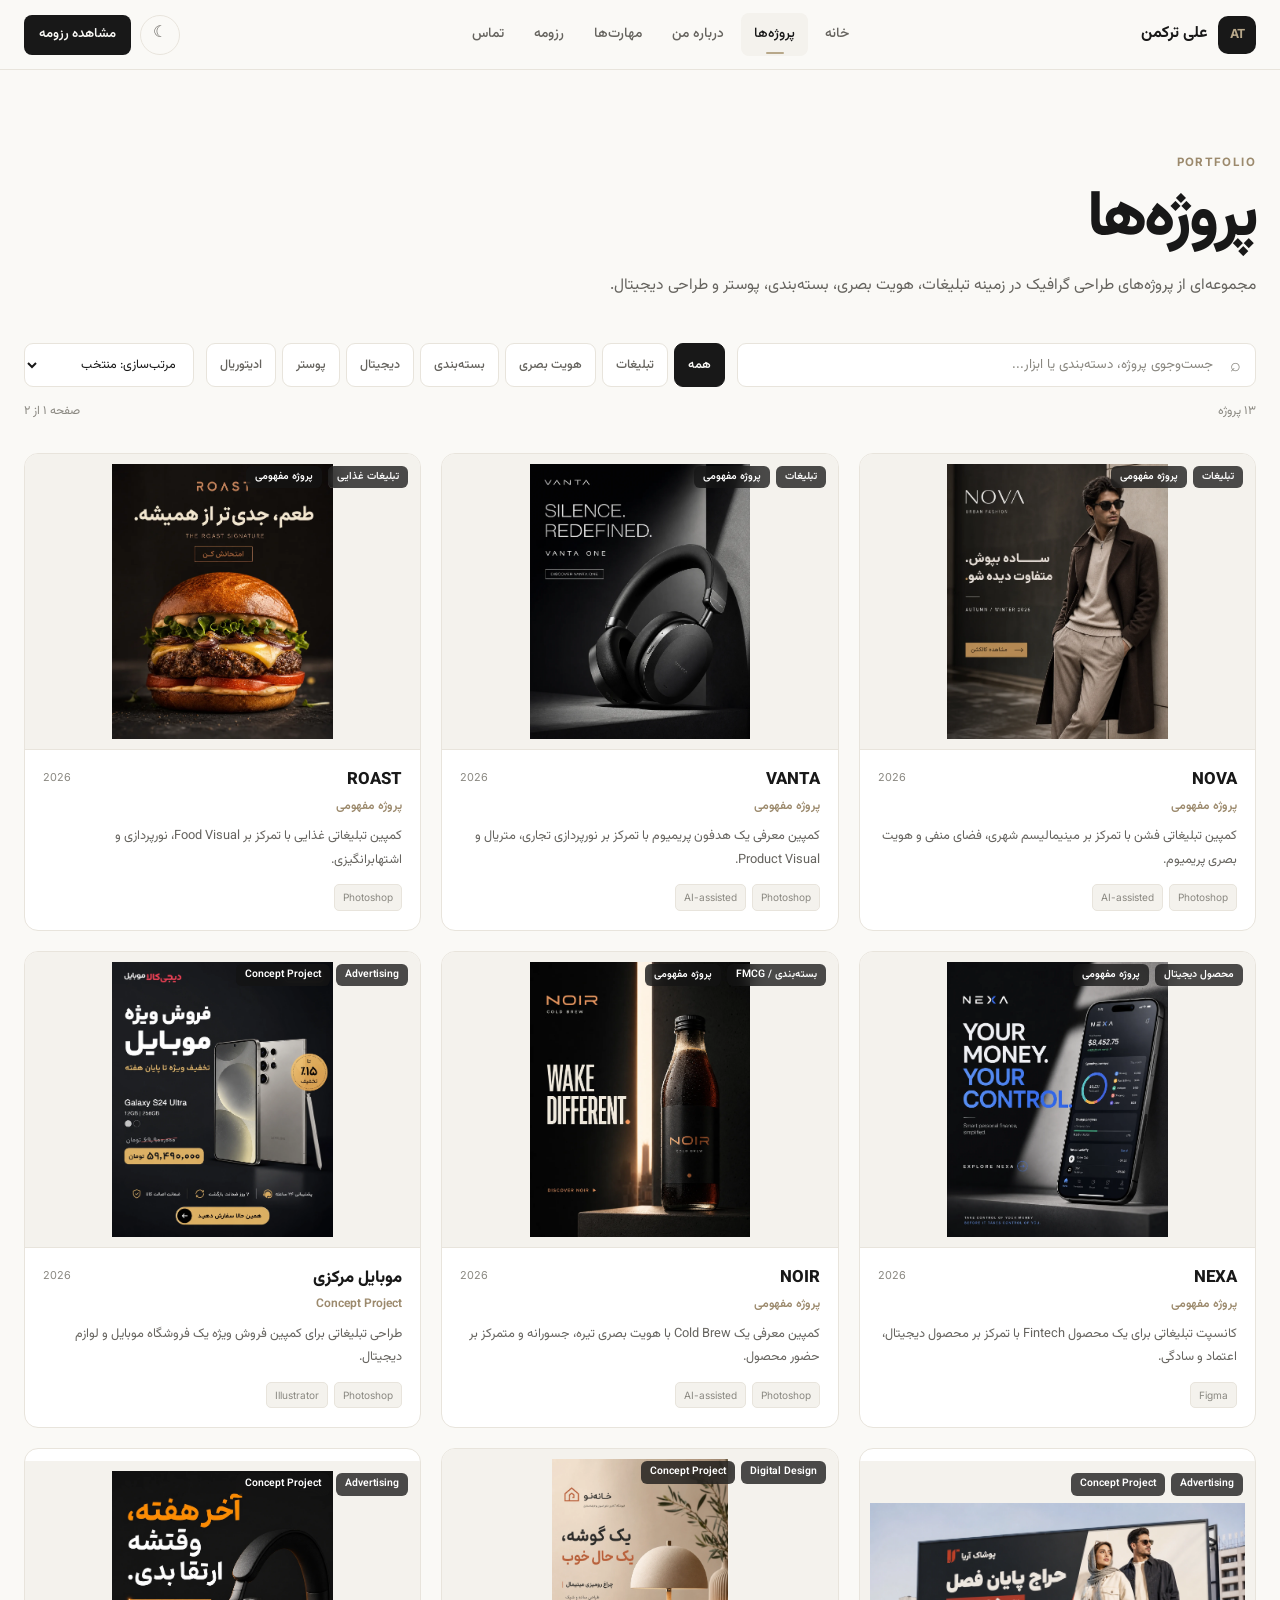
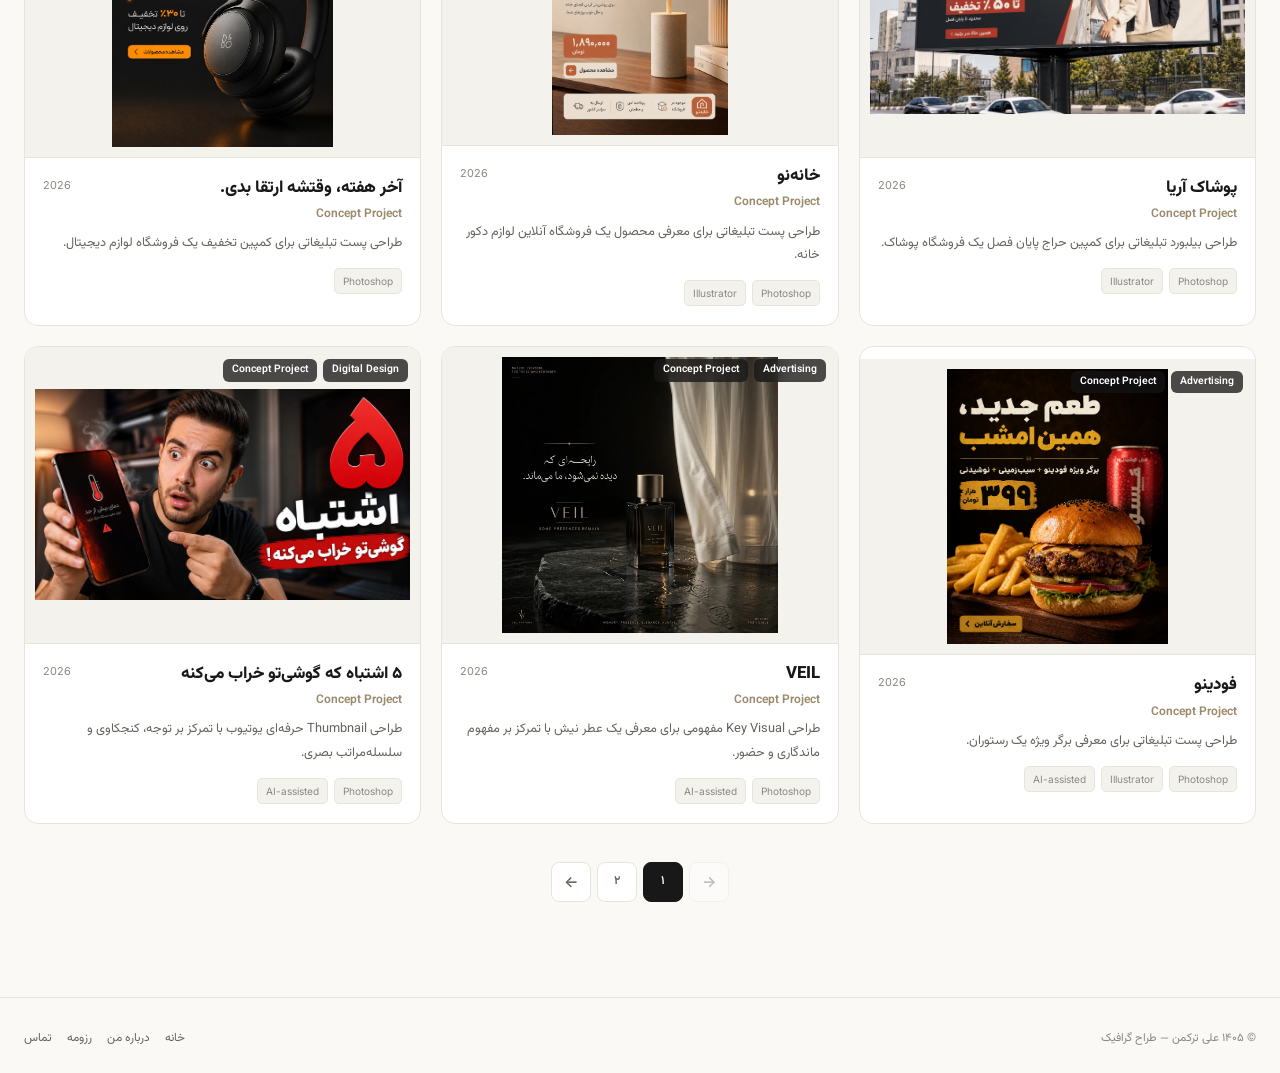
==== commit 487ba6f0: "Update projects.html" ====
--- a/projects.html
+++ b/projects.html
@@ -10,11 +10,13 @@
         content="width=device-width, initial-scale=1.0"
     >
 
-    <title>پروژه‌ها | علی ترکمن</title>
+    <title>
+        پروژه‌ها | علی ترکمن
+    </title>
 
     <meta
         name="description"
-        content="مجموعه پروژه‌های طراحی گرافیک علی ترکمن در زمینه تبلیغات، هویت بصری، بسته‌بندی، پوستر، طراحی دیجیتال و سایر شاخه‌های طراحی."
+        content="مجموعه پروژه‌های طراحی گرافیک علی ترکمن در زمینه تبلیغات، هویت بصری، بسته‌بندی، پوستر و طراحی دیجیتال."
     >
 
     <meta
@@ -64,17 +66,12 @@
 
     <meta
         property="og:description"
-        content="مجموعه‌ای از پروژه‌های طراحی گرافیک، تبلیغات، هویت بصری، بسته‌بندی، پوستر و طراحی دیجیتال."
+        content="مجموعه‌ای از پروژه‌های طراحی گرافیک، تبلیغات، هویت بصری، بسته‌بندی و طراحی دیجیتال."
     >
 
     <meta
         property="og:url"
         content="https://amoraklm.github.io/portfolio/projects.html"
-    >
-
-    <meta
-        property="og:image"
-        content="https://amoraklm.github.io/portfolio/images/og-preview.jpg"
     >
 
 
@@ -593,17 +590,6 @@
         var(--text);
 }
 
-.theme-icon {
-    width:
-        18px;
-
-    height:
-        18px;
-
-    display:
-        block;
-}
-
 .cv-btn {
     min-height:
         40px;
@@ -725,12 +711,12 @@
 
 .page-intro {
     padding:
-        84px 0 34px;
+        82px 0 42px;
 }
 
 .page-intro-inner {
     max-width:
-        880px;
+        850px;
 }
 
 .eyebrow {
@@ -751,9 +737,6 @@
 
     letter-spacing:
         0.12em;
-
-    text-transform:
-        uppercase;
 }
 
 .page-title {
@@ -765,7 +748,7 @@
         );
 
     line-height:
-        1.18;
+        1.2;
 
     letter-spacing:
         -0.045em;
@@ -776,10 +759,10 @@
 
 .page-description {
     max-width:
-        760px;
+        700px;
 
     margin-top:
-        14px;
+        12px;
 
     color:
         var(--text-secondary);
@@ -797,8 +780,8 @@
    ========================================================= */
 
 .portfolio-toolbar {
-    padding:
-        10px 0 30px;
+    padding-bottom:
+        30px;
 }
 
 .toolbar {
@@ -807,6 +790,7 @@
 
     grid-template-columns:
         minmax(0, 1fr)
+        auto
         auto;
 
     gap:
@@ -821,48 +805,22 @@
         relative;
 }
 
-.search-box svg {
-    position:
-        absolute;
-
-    top:
-        50%;
-
-    right:
-        15px;
-
-    width:
-        17px;
-
-    height:
-        17px;
-
-    transform:
-        translateY(-50%);
-
-    color:
-        var(--text-muted);
-
-    pointer-events:
-        none;
-}
-
 .search-box input {
     width:
         100%;
 
     height:
-        46px;
+        44px;
 
     padding:
-        0 43px 0 15px;
+        0 42px 0 14px;
 
     border:
         1px solid
         var(--border);
 
     border-radius:
-        10px;
+        9px;
 
     background:
         var(--surface);
@@ -894,28 +852,56 @@
         var(--focus-ring);
 }
 
-.result-count {
-    min-height:
-        46px;
-
+.search-icon {
+    position:
+        absolute;
+
+    top:
+        50%;
+
+    right:
+        15px;
+
+    transform:
+        translateY(-50%);
+
+    color:
+        var(--text-muted);
+
+    font-family:
+        var(--font-en);
+
+    font-size:
+        1.1rem;
+
+    pointer-events:
+        none;
+}
+
+.filter-group {
     display:
-        inline-flex;
-
-    align-items:
-        center;
-
-    justify-content:
-        center;
+        flex;
+
+    flex-wrap:
+        wrap;
+
+    gap:
+        6px;
+}
+
+.filter-btn {
+    height:
+        44px;
 
     padding:
-        0 15px;
+        0 13px;
 
     border:
         1px solid
         var(--border);
 
     border-radius:
-        10px;
+        9px;
 
     background:
         var(--surface);
@@ -924,98 +910,694 @@
         var(--text-secondary);
 
     font-size:
-        0.82rem;
+        0.78rem;
+
+    font-weight:
+        500;
+
+    cursor:
+        pointer;
 
     white-space:
         nowrap;
-}
-
-
-/* =========================================================
-   FILTERS
-   ========================================================= */
-
-.filter-wrap {
-    margin-top:
-        14px;
-
-    overflow-x:
-        auto;
-
-    scrollbar-width:
-        none;
-}
-
-.filter-wrap::-webkit-scrollbar {
-    display:
-        none;
-}
-
-.filters {
-    display:
-        flex;
-
-    align-items:
-        center;
-
-    gap:
-        8px;
-
+
+    transition:
+        background-color var(--transition),
+        color var(--transition),
+        border-color var(--transition);
+}
+
+.filter-btn:hover {
+    border-color:
+        var(--accent);
+
+    color:
+        var(--text);
+}
+
+.filter-btn.active {
+    border-color:
+        var(--text);
+
+    background:
+        var(--text);
+
+    color:
+        var(--bg);
+
+    font-weight:
+        600;
+}
+
+html[data-theme="dark"]
+.filter-btn.active {
+    border-color:
+        var(--accent);
+
+    background:
+        var(--accent);
+
+    color:
+        #161613;
+}
+
+.sort-select {
     min-width:
-        max-content;
-}
-
-.filter-btn {
-    min-height:
-        40px;
+        170px;
+
+    height:
+        44px;
 
     padding:
-        7px 14px;
+        0 13px;
 
     border:
         1px solid
         var(--border);
 
     border-radius:
-        999px;
+        9px;
+
+    background:
+        var(--surface);
+
+    color:
+        var(--text);
+
+    font-size:
+        0.78rem;
+
+    cursor:
+        pointer;
+
+    outline:
+        none;
+}
+
+.toolbar-status {
+    display:
+        flex;
+
+    align-items:
+        center;
+
+    justify-content:
+        space-between;
+
+    gap:
+        12px;
+
+    margin-top:
+        14px;
+
+    color:
+        var(--text-muted);
+
+    font-size:
+        0.76rem;
+}
+
+
+/* =========================================================
+   PROJECT GRID
+   ========================================================= */
+
+.projects-section {
+    padding-bottom:
+        95px;
+}
+
+.projects-grid {
+    display:
+        grid;
+
+    grid-template-columns:
+        repeat(
+            3,
+            minmax(
+                0,
+                1fr
+            )
+        );
+
+    gap:
+        20px;
+}
+
+.project-card {
+    min-width:
+        0;
+
+    overflow:
+        hidden;
+
+    border:
+        1px solid
+        var(--border);
+
+    border-radius:
+        var(--radius-md);
+
+    background:
+        var(--surface);
+
+    transition:
+        transform var(--transition),
+        border-color var(--transition),
+        box-shadow var(--transition);
+}
+
+.project-card:hover {
+    transform:
+        translateY(-4px);
+
+    border-color:
+        var(--accent);
+
+    box-shadow:
+        var(--shadow-md);
+}
+
+.project-card:focus-within {
+    border-color:
+        var(--accent);
+
+    box-shadow:
+        var(--focus-ring);
+}
+
+.project-open-btn {
+    width:
+        100%;
+
+    height:
+        100%;
+
+    display:
+        block;
+
+    padding:
+        0;
+
+    border:
+        0;
 
     background:
         transparent;
 
     color:
-        var(--text-secondary);
-
-    font-size:
-        0.79rem;
-
-    font-weight:
-        500;
+        inherit;
+
+    text-align:
+        right;
 
     cursor:
         pointer;
-
-    white-space:
-        nowrap;
+}
+
+
+/* =========================================================
+   PROJECT IMAGE
+   ========================================================= */
+
+.project-image-wrap {
+    position:
+        relative;
+
+    width:
+        100%;
+
+    overflow:
+        hidden;
+
+    aspect-ratio:
+        4 / 3;
+
+    display:
+        flex;
+
+    align-items:
+        center;
+
+    justify-content:
+        center;
+
+    padding:
+        10px;
+
+    background:
+        var(--surface-soft);
+
+    border-bottom:
+        1px solid
+        var(--border);
+}
+
+.project-image {
+    width:
+        100%;
+
+    height:
+        100%;
+
+    max-width:
+        100%;
+
+    max-height:
+        100%;
+
+    display:
+        block;
+
+    object-fit:
+        contain;
+
+    object-position:
+        center;
+
+    border-radius:
+        8px;
+
+    transition:
+        transform 0.45s ease;
+}
+
+.project-card:hover
+.project-image {
+    transform:
+        scale(1.012);
+}
+
+.project-fallback {
+    width:
+        100%;
+
+    height:
+        100%;
+
+    display:
+        grid;
+
+    place-items:
+        center;
+
+    padding:
+        20px;
+
+    background:
+        linear-gradient(
+            135deg,
+            var(--surface-soft),
+            var(--bg)
+        );
+
+    color:
+        var(--accent-dark);
+
+    font-family:
+        var(--font-en);
+
+    font-size:
+        1.7rem;
+
+    font-weight:
+        800;
+
+    letter-spacing:
+        -0.04em;
+
+    text-align:
+        center;
+}
+
+.project-badges {
+    position:
+        absolute;
+
+    top:
+        12px;
+
+    right:
+        12px;
+
+    display:
+        flex;
+
+    flex-wrap:
+        wrap;
+
+    gap:
+        6px;
+
+    max-width:
+        calc(
+            100% - 24px
+        );
+
+    pointer-events:
+        none;
+}
+
+.badge {
+    display:
+        inline-flex;
+
+    align-items:
+        center;
+
+    padding:
+        4px 9px;
+
+    border-radius:
+        6px;
+
+    background:
+        rgba(
+            20,
+            20,
+            20,
+            0.76
+        );
+
+    color:
+        #FFFFFF;
+
+    font-size:
+        0.65rem;
+
+    font-weight:
+        600;
+
+    line-height:
+        1.4;
+
+    backdrop-filter:
+        blur(8px);
+
+    -webkit-backdrop-filter:
+        blur(8px);
+}
+
+
+/* =========================================================
+   PROJECT BODY
+   ========================================================= */
+
+.project-body {
+    padding:
+        18px 18px 19px;
+}
+
+.project-title-row {
+    display:
+        flex;
+
+    align-items:
+        flex-start;
+
+    justify-content:
+        space-between;
+
+    gap:
+        12px;
+}
+
+.project-title {
+    font-size:
+        1.05rem;
+
+    font-weight:
+        800;
+
+    line-height:
+        1.5;
+}
+
+.project-year {
+    flex-shrink:
+        0;
+
+    color:
+        var(--text-muted);
+
+    font-family:
+        var(--font-en);
+
+    font-size:
+        0.68rem;
+}
+
+.project-type {
+    margin-top:
+        3px;
+
+    color:
+        var(--accent-dark);
+
+    font-size:
+        0.75rem;
+
+    font-weight:
+        600;
+}
+
+.project-description {
+    margin-top:
+        7px;
+
+    color:
+        var(--text-secondary);
+
+    font-size:
+        0.8rem;
+
+    line-height:
+        1.85;
+}
+
+.project-tools {
+    display:
+        flex;
+
+    flex-wrap:
+        wrap;
+
+    gap:
+        6px;
+
+    margin-top:
+        12px;
+}
+
+.tool-tag {
+    padding:
+        3px 8px;
+
+    border:
+        1px solid
+        var(--border);
+
+    border-radius:
+        5px;
+
+    background:
+        var(--surface-soft);
+
+    color:
+        var(--text-muted);
+
+    font-family:
+        var(--font-en);
+
+    font-size:
+        0.63rem;
+}
+
+
+/* =========================================================
+   EMPTY STATE
+   ========================================================= */
+
+.empty-state {
+    display:
+        none;
+
+    padding:
+        75px 20px;
+
+    border:
+        1px dashed
+        var(--border-strong);
+
+    border-radius:
+        var(--radius-md);
+
+    text-align:
+        center;
+}
+
+.empty-state.visible {
+    display:
+        block;
+}
+
+.empty-icon {
+    margin-bottom:
+        10px;
+
+    color:
+        var(--accent);
+
+    font-family:
+        var(--font-en);
+
+    font-size:
+        2rem;
+
+    font-weight:
+        700;
+}
+
+.empty-state h2 {
+    font-size:
+        1rem;
+
+    font-weight:
+        700;
+}
+
+.empty-state p {
+    margin-top:
+        5px;
+
+    color:
+        var(--text-secondary);
+
+    font-size:
+        0.8rem;
+}
+
+.reset-search-btn {
+    margin-top:
+        16px;
+
+    min-height:
+        42px;
+
+    padding:
+        8px 15px;
+
+    border-radius:
+        8px;
+
+    background:
+        var(--text);
+
+    color:
+        var(--bg);
+
+    font-size:
+        0.77rem;
+
+    font-weight:
+        600;
+
+    cursor:
+        pointer;
+
+    transition:
+        background-color var(--transition);
+}
+
+.reset-search-btn:hover {
+    background:
+        var(--accent);
+
+    color:
+        #FFFFFF;
+}
+
+
+/* =========================================================
+   PAGINATION
+   ========================================================= */
+
+.pagination {
+    display:
+        flex;
+
+    align-items:
+        center;
+
+    justify-content:
+        center;
+
+    flex-wrap:
+        wrap;
+
+    gap:
+        6px;
+
+    margin-top:
+        38px;
+}
+
+.page-btn {
+    min-width:
+        40px;
+
+    height:
+        40px;
+
+    padding:
+        0 10px;
+
+    display:
+        inline-flex;
+
+    align-items:
+        center;
+
+    justify-content:
+        center;
+
+    border:
+        1px solid
+        var(--border);
+
+    border-radius:
+        8px;
+
+    background:
+        var(--surface);
+
+    color:
+        var(--text-secondary);
+
+    font-size:
+        0.75rem;
+
+    font-weight:
+        600;
+
+    cursor:
+        pointer;
 
     transition:
         color var(--transition),
         background-color var(--transition),
-        border-color var(--transition),
-        transform var(--transition);
-}
-
-.filter-btn:hover {
+        border-color var(--transition);
+}
+
+.page-btn:hover:not(:disabled) {
     border-color:
-        var(--border-strong);
-
-    background:
-        var(--surface-soft);
+        var(--accent);
 
     color:
         var(--text);
 }
 
-.filter-btn.active {
+.page-btn.active {
     border-color:
         var(--text);
 
@@ -1026,36 +1608,125 @@
         var(--bg);
 }
 
+html[data-theme="dark"]
+.page-btn.active {
+    border-color:
+        var(--accent);
+
+    background:
+        var(--accent);
+
+    color:
+        #161613;
+}
+
+.page-btn:disabled {
+    opacity:
+        0.4;
+
+    cursor:
+        not-allowed;
+}
+
+.page-btn.arrow {
+    font-family:
+        var(--font-en);
+
+    font-size:
+        0.95rem;
+}
+
 
 /* =========================================================
-   PROJECTS GRID
+   MODAL — DESKTOP
    ========================================================= */
 
-.projects-section {
+.modal {
+    position:
+        fixed;
+
+    inset:
+        0;
+
+    z-index:
+        2000;
+
+    display:
+        flex;
+
+    align-items:
+        center;
+
+    justify-content:
+        center;
+
     padding:
-        2px 0 110px;
-}
-
-.projects-grid {
-    display:
-        grid;
-
-    grid-template-columns:
-        repeat(
-            3,
-            minmax(0, 1fr)
-        );
-
-    gap:
         20px;
-}
-
-.project-card {
+
+    background:
+        var(--overlay);
+
+    opacity:
+        0;
+
+    visibility:
+        hidden;
+
+    pointer-events:
+        none;
+
+    transition:
+        opacity 0.25s ease,
+        visibility 0.25s ease;
+
+    overscroll-behavior:
+        contain;
+}
+
+.modal.is-open {
+    opacity:
+        1;
+
+    visibility:
+        visible;
+
+    pointer-events:
+        auto;
+}
+
+
+/*
+ * The information panel is locked to 340px.
+ * The visual side receives the remaining available space.
+ */
+.modal-dialog {
     position:
         relative;
 
-    min-width:
-        0;
+    width:
+        fit-content;
+
+    max-width:
+        min(
+            1180px,
+            calc(
+                100vw - 40px
+            )
+        );
+
+    max-height:
+        calc(
+            100vh - 40px
+        );
+
+    display:
+        flex;
+
+    flex-direction:
+        row;
+
+    align-items:
+        stretch;
 
     overflow:
         hidden;
@@ -1065,112 +1736,172 @@
         var(--border);
 
     border-radius:
-        var(--radius-md);
+        var(--radius-lg);
 
     background:
         var(--surface);
 
-    cursor:
-        pointer;
-
     box-shadow:
-        var(--shadow-sm);
+        var(--shadow-lg);
 
     transform:
-        translateY(0);
+        translateY(12px)
+        scale(0.985);
 
     transition:
-        transform 0.35s ease,
-        box-shadow 0.35s ease,
-        border-color 0.35s ease;
-}
-
-.project-card:hover {
+        transform 0.28s ease;
+}
+
+.modal.is-open
+.modal-dialog {
     transform:
-        translateY(-4px);
-
-    border-color:
-        var(--border-strong);
-
-    box-shadow:
-        var(--shadow-md);
-}
-
-.project-media {
-    position:
-        relative;
-
-    aspect-ratio:
-        4 / 3;
+        translateY(0)
+        scale(1);
+}
+
+
+/* =========================================================
+   MODAL VISUAL — NATURAL ARTWORK SIZE
+   ========================================================= */
+
+.modal-visual {
+    flex:
+        0 1 auto;
+
+    width:
+        auto;
+
+    min-width:
+        0;
+
+    min-height:
+        0;
+
+    max-width:
+        calc(
+            100vw - 380px
+        );
+
+    display:
+        flex;
+
+    align-items:
+        center;
+
+    justify-content:
+        center;
 
     overflow:
         hidden;
 
     background:
-        var(--surface-soft);
-}
-
-.project-media img {
+        #0F0F0D;
+
+    border-left:
+        1px solid
+        var(--border);
+}
+
+.modal-visual img {
+    display:
+        block;
+
     width:
-        100%;
+        auto;
 
     height:
-        100%;
+        auto;
+
+    max-width:
+        calc(
+            100vw - 380px
+        );
+
+    max-height:
+        calc(
+            100vh - 40px
+        );
 
     object-fit:
-        cover;
-
-    transition:
-        transform 0.55s
-        cubic-bezier(
-            0.25,
-            0.46,
-            0.45,
-            0.94
-        );
-}
-
-.project-card:hover
-.project-media img {
-    transform:
-        scale(1.035);
-}
-
-.project-overlay {
+        contain;
+
+    object-position:
+        center;
+
+    background:
+        #0F0F0D;
+}
+
+
+/* =========================================================
+   MODAL INFO — LOCKED 340px
+   ========================================================= */
+
+.modal-info {
+    flex:
+        0 0 340px;
+
+    width:
+        340px;
+
+    min-width:
+        340px;
+
+    max-width:
+        340px;
+
+    min-height:
+        0;
+
+    overflow-y:
+        auto;
+
+    overflow-x:
+        hidden;
+
+    padding:
+        34px 30px 30px;
+
+    background:
+        var(--surface);
+
+    scrollbar-width:
+        thin;
+
+    scrollbar-color:
+        var(--border-strong)
+        transparent;
+}
+
+
+/* =========================================================
+   MODAL CLOSE
+   ========================================================= */
+
+.modal-close {
     position:
         absolute;
 
-    inset:
-        0;
+    top:
+        12px;
+
+    left:
+        12px;
+
+    z-index:
+        10;
+
+    width:
+        40px;
+
+    height:
+        40px;
 
     display:
-        flex;
-
-    align-items:
-        flex-start;
-
-    justify-content:
-        space-between;
-
-    padding:
-        13px;
-
-    pointer-events:
-        none;
-}
-
-.project-badge {
-    display:
-        inline-flex;
-
-    align-items:
+        grid;
+
+    place-items:
         center;
-
-    min-height:
-        29px;
-
-    padding:
-        4px 9px;
 
     border:
         1px solid
@@ -1178,436 +1909,460 @@
             255,
             255,
             255,
-            0.28
+            0.15
         );
 
     border-radius:
-        999px;
+        50%;
 
     background:
         rgba(
-            20,
-            20,
             18,
-            0.55
+            18,
+            16,
+            0.78
         );
 
     color:
         #FFFFFF;
 
+    font-family:
+        var(--font-en);
+
+    font-size:
+        1.25rem;
+
+    line-height:
+        1;
+
+    cursor:
+        pointer;
+
+    backdrop-filter:
+        blur(12px);
+
+    -webkit-backdrop-filter:
+        blur(12px);
+
+    transition:
+        background-color var(--transition),
+        transform var(--transition);
+}
+
+.modal-close:hover {
+    transform:
+        rotate(90deg);
+
+    background:
+        rgba(
+            18,
+            18,
+            16,
+            0.95
+        );
+}
+
+
+/* =========================================================
+   MODAL CONTENT
+   ========================================================= */
+
+.modal-eyebrow {
+    margin-bottom:
+        8px;
+
+    color:
+        var(--accent-dark);
+
+    font-family:
+        var(--font-en);
+
     font-size:
         0.68rem;
 
     font-weight:
-        500;
-
-    backdrop-filter:
-        blur(7px);
-
-    -webkit-backdrop-filter:
-        blur(7px);
-}
-
-.project-index {
+        700;
+
+    letter-spacing:
+        0.12em;
+}
+
+.modal-title-row {
+    display:
+        flex;
+
+    align-items:
+        flex-start;
+
+    justify-content:
+        space-between;
+
+    gap:
+        16px;
+}
+
+.modal-title {
+    min-width:
+        0;
+
+    font-size:
+        clamp(
+            1.7rem,
+            3vw,
+            2.5rem
+        );
+
+    line-height:
+        1.25;
+
+    font-weight:
+        800;
+
+    letter-spacing:
+        -0.035em;
+}
+
+.modal-year {
+    flex-shrink:
+        0;
+
+    padding-top:
+        7px;
+
+    color:
+        var(--text-muted);
+
+    font-family:
+        var(--font-en);
+
+    font-size:
+        0.72rem;
+}
+
+.modal-meta {
+    display:
+        flex;
+
+    flex-wrap:
+        wrap;
+
+    gap:
+        7px;
+
+    margin-top:
+        14px;
+}
+
+.modal-meta-tag {
     display:
         inline-flex;
 
     align-items:
         center;
 
+    min-height:
+        31px;
+
+    padding:
+        4px 10px;
+
+    border:
+        1px solid
+        var(--border);
+
+    border-radius:
+        7px;
+
+    background:
+        var(--surface-soft);
+
+    color:
+        var(--text-secondary);
+
+    font-size:
+        0.7rem;
+
+    font-weight:
+        600;
+}
+
+.modal-description {
+    margin-top:
+        22px;
+
+    color:
+        var(--text-secondary);
+
+    font-size:
+        0.84rem;
+
+    line-height:
+        2;
+}
+
+.modal-section {
+    margin-top:
+        25px;
+
+    padding-top:
+        20px;
+
+    border-top:
+        1px solid
+        var(--border);
+}
+
+.modal-section-title {
+    margin-bottom:
+        10px;
+
+    font-size:
+        0.8rem;
+
+    font-weight:
+        800;
+}
+
+.modal-tools {
+    display:
+        flex;
+
+    flex-wrap:
+        wrap;
+
+    gap:
+        7px;
+}
+
+.modal-tool {
+    padding:
+        5px 9px;
+
+    border:
+        1px solid
+        var(--border);
+
+    border-radius:
+        6px;
+
+    background:
+        var(--surface-soft);
+
+    color:
+        var(--text-secondary);
+
+    font-family:
+        var(--font-en);
+
+    font-size:
+        0.66rem;
+}
+
+.modal-services {
+    display:
+        flex;
+
+    flex-direction:
+        column;
+
+    gap:
+        7px;
+
+    padding:
+        0;
+
+    list-style:
+        none;
+}
+
+.modal-services li {
+    position:
+        relative;
+
+    padding-right:
+        18px;
+
+    color:
+        var(--text-secondary);
+
+    font-size:
+        0.76rem;
+}
+
+.modal-services li::before {
+    content:
+        "";
+
+    position:
+        absolute;
+
+    top:
+        0.8em;
+
+    right:
+        0;
+
+    width:
+        6px;
+
+    height:
+        6px;
+
+    border-radius:
+        50%;
+
+    background:
+        var(--accent);
+}
+
+.modal-actions {
+    display:
+        flex;
+
+    flex-wrap:
+        wrap;
+
+    gap:
+        9px;
+
+    margin-top:
+        28px;
+}
+
+.modal-action {
+    min-height:
+        42px;
+
+    display:
+        inline-flex;
+
+    align-items:
+        center;
+
     justify-content:
         center;
 
-    min-width:
-        29px;
-
-    height:
-        29px;
-
     padding:
-        0 8px;
+        8px 14px;
+
+    border:
+        1px solid
+        var(--border);
 
     border-radius:
-        999px;
+        8px;
 
     background:
-        rgba(
-            20,
-            20,
-            18,
-            0.52
-        );
+        var(--surface);
+
+    color:
+        var(--text);
+
+    font-size:
+        0.74rem;
+
+    font-weight:
+        600;
+
+    cursor:
+        pointer;
+
+    transition:
+        background-color var(--transition),
+        border-color var(--transition),
+        color var(--transition);
+}
+
+.modal-action:hover {
+    border-color:
+        var(--accent);
+
+    background:
+        var(--surface-soft);
+}
+
+.modal-action.primary {
+    border-color:
+        var(--text);
+
+    background:
+        var(--text);
+
+    color:
+        var(--bg);
+}
+
+.modal-action.primary:hover {
+    border-color:
+        var(--accent);
+
+    background:
+        var(--accent);
+
+    color:
+        #FFFFFF;
+}
+
+
+/* =========================================================
+   MODAL IMAGE ERROR
+   ========================================================= */
+
+.modal-image-fallback {
+    padding:
+        40px;
+
+    color:
+        #FFFFFF;
+
+    text-align:
+        center;
+}
+
+.modal-image-fallback strong {
+    display:
+        block;
+
+    font-family:
+        var(--font-en);
+
+    font-size:
+        1.5rem;
+}
+
+.modal-image-fallback span {
+    display:
+        block;
+
+    margin-top:
+        7px;
 
     color:
         rgba(
             255,
             255,
             255,
-            0.92
+            0.66
         );
 
-    font-family:
-        var(--font-en);
-
     font-size:
-        0.68rem;
-
-    font-weight:
-        700;
-
-    backdrop-filter:
-        blur(7px);
-
-    -webkit-backdrop-filter:
-        blur(7px);
-}
-
-.project-content {
+        0.75rem;
+}
+
+
+/* =========================================================
+   FOOTER
+   ========================================================= */
+
+.site-footer {
     padding:
-        16px 17px 17px;
-}
-
-.project-topline {
-    display:
-        flex;
-
-    align-items:
-        center;
-
-    justify-content:
-        space-between;
-
-    gap:
-        12px;
-
-    margin-bottom:
-        8px;
-}
-
-.project-category {
-    color:
-        var(--accent-dark);
-
-    font-family:
-        var(--font-en);
-
-    font-size:
-        0.68rem;
-
-    font-weight:
-        700;
-
-    letter-spacing:
-        0.055em;
-
-    text-transform:
-        uppercase;
-}
-
-.project-year {
-    color:
-        var(--text-muted);
-
-    font-family:
-        var(--font-en);
-
-    font-size:
-        0.68rem;
-
-    font-weight:
-        600;
-}
-
-.project-title {
-    display:
-        -webkit-box;
-
-    overflow:
-        hidden;
-
-    -webkit-box-orient:
-        vertical;
-
-    -webkit-line-clamp:
-        2;
-
-    color:
-        var(--text);
-
-    font-size:
-        1.02rem;
-
-    font-weight:
-        700;
-
-    line-height:
-        1.5;
-}
-
-.project-description {
-    display:
-        -webkit-box;
-
-    overflow:
-        hidden;
-
-    margin-top:
-        6px;
-
-    -webkit-box-orient:
-        vertical;
-
-    -webkit-line-clamp:
-        2;
-
-    color:
-        var(--text-secondary);
-
-    font-size:
-        0.78rem;
-
-    line-height:
-        1.85;
-}
-
-.project-footer {
-    display:
-        flex;
-
-    align-items:
-        center;
-
-    justify-content:
-        space-between;
-
-    gap:
-        10px;
-
-    margin-top:
-        14px;
-
-    padding-top:
-        12px;
+        30px 0 24px;
 
     border-top:
         1px solid
         var(--border);
 }
 
-.project-type {
-    color:
-        var(--text-muted);
-
-    font-size:
-        0.69rem;
-
-    font-weight:
-        500;
-}
-
-.project-view {
-    display:
-        inline-flex;
-
-    align-items:
-        center;
-
-    gap:
-        5px;
-
-    color:
-        var(--text);
-
-    font-size:
-        0.71rem;
-
-    font-weight:
-        600;
-
-    transition:
-        color var(--transition);
-}
-
-.project-view svg {
-    width:
-        13px;
-
-    height:
-        13px;
-
-    transition:
-        transform var(--transition);
-}
-
-.project-card:hover
-.project-view svg {
-    transform:
-        translateX(-2px);
-}
-
-.project-card.hidden {
-    display:
-        none;
-}
-
-
-/* =========================================================
-   LOAD MORE
-   ========================================================= */
-
-.load-more-wrap {
-    display:
-        flex;
-
-    justify-content:
-        center;
-
-    padding-top:
-        34px;
-}
-
-.load-more-btn {
-    min-width:
-        190px;
-
-    min-height:
-        48px;
-
-    display:
-        inline-flex;
-
-    align-items:
-        center;
-
-    justify-content:
-        center;
-
-    gap:
-        9px;
-
-    padding:
-        9px 18px;
-
-    border:
-        1px solid
-        var(--border-strong);
-
-    border-radius:
-        10px;
-
-    background:
-        var(--surface);
-
-    color:
-        var(--text);
-
-    font-size:
-        0.8rem;
-
-    font-weight:
-        600;
-
-    cursor:
-        pointer;
-
-    transition:
-        color var(--transition),
-        background-color var(--transition),
-        border-color var(--transition),
-        transform var(--transition);
-}
-
-.load-more-btn:hover {
-    transform:
-        translateY(-1px);
-
-    border-color:
-        var(--text);
-
-    background:
-        var(--text);
-
-    color:
-        var(--bg);
-}
-
-.load-more-btn svg {
-    width:
-        16px;
-
-    height:
-        16px;
-}
-
-.load-more-btn[hidden] {
-    display:
-        none;
-}
-
-
-/* =========================================================
-   EMPTY STATE
-   ========================================================= */
-
-.empty-state {
-    display:
-        none;
-
-    padding:
-        70px 25px;
-
-    border:
-        1px dashed
-        var(--border-strong);
-
-    border-radius:
-        var(--radius-md);
-
-    text-align:
-        center;
-
-    background:
-        var(--surface);
-}
-
-.empty-state.show {
-    display:
-        block;
-}
-
-.empty-state-title {
-    font-size:
-        1rem;
-
-    font-weight:
-        700;
-}
-
-.empty-state-text {
-    margin-top:
-        5px;
-
-    color:
-        var(--text-secondary);
-
-    font-size:
-        0.78rem;
-}
-
-
-/* =========================================================
-   FOOTER
-   ========================================================= */
-
-.site-footer {
-    padding:
-        30px 0 34px;
-
-    border-top:
-        1px solid
-        var(--border);
-}
-
 .footer-inner {
     display:
         flex;
@@ -1618,605 +2373,68 @@
     justify-content:
         space-between;
 
+    flex-wrap:
+        wrap;
+
     gap:
-        20px;
-}
-
-.footer-left,
-.footer-right {
+        18px;
+}
+
+.footer-copy {
     color:
         var(--text-muted);
 
     font-size:
-        0.74rem;
-}
-
-.footer-right {
+        0.72rem;
+}
+
+.footer-links {
     display:
         flex;
 
-    align-items:
-        center;
+    flex-wrap:
+        wrap;
 
     gap:
         15px;
 }
 
-.footer-right a {
-    transition:
-        color var(--transition);
-}
-
-.footer-right a:hover {
+.footer-links a {
     color:
-        var(--text);
-}
-
-
-/* =========================================================
-   MODAL
-   ========================================================= */
-
-.project-modal {
-    position:
-        fixed;
-
-    inset:
-        0;
-
-    z-index:
-        2000;
-
-    display:
-        none;
-
-    padding:
-        24px;
-
-    background:
-        var(--overlay);
-}
-
-.project-modal.open {
-    display:
-        flex;
-
-    align-items:
-        center;
-
-    justify-content:
-        center;
-}
-
-.modal-dialog {
-    width:
-        min(
-            1220px,
-            100%
-        );
-
-    height:
-        min(
-            760px,
-            calc(100vh - 48px)
-        );
-
-    display:
-        grid;
-
-    grid-template-columns:
-        minmax(
-            0,
-            1fr
-        )
-        350px;
-
-    overflow:
-        hidden;
-
-    border:
-        1px solid
-        rgba(
-            255,
-            255,
-            255,
-            0.08
-        );
-
-    border-radius:
-        var(--radius-lg);
-
-    background:
-        var(--surface);
-
-    box-shadow:
-        var(--shadow-lg);
-}
-
-.modal-visual {
-    position:
-        relative;
-
-    min-width:
-        0;
-
-    min-height:
-        0;
-
-    display:
-        flex;
-
-    align-items:
-        center;
-
-    justify-content:
-        center;
-
-    overflow:
-        hidden;
-
-    background:
-        #11110F;
-}
-
-.modal-image {
-    width:
-        100%;
-
-    height:
-        100%;
-
-    object-fit:
-        contain;
-
-    user-select:
-        none;
-}
-
-.modal-image.fallback {
-    object-fit:
-        cover;
-}
-
-.modal-close {
-    position:
-        absolute;
-
-    top:
-        16px;
-
-    right:
-        16px;
-
-    width:
-        42px;
-
-    height:
-        42px;
-
-    display:
-        grid;
-
-    place-items:
-        center;
-
-    border:
-        1px solid
-        rgba(
-            255,
-            255,
-            255,
-            0.14
-        );
-
-    border-radius:
-        50%;
-
-    background:
-        rgba(
-            0,
-            0,
-            0,
-            0.42
-        );
-
-    color:
-        #FFFFFF;
-
-    cursor:
-        pointer;
-
-    backdrop-filter:
-        blur(9px);
-
-    -webkit-backdrop-filter:
-        blur(9px);
-
-    transition:
-        background-color var(--transition),
-        transform var(--transition);
-}
-
-.modal-close:hover {
-    transform:
-        rotate(4deg);
-
-    background:
-        rgba(
-            0,
-            0,
-            0,
-            0.64
-        );
-}
-
-.modal-close svg {
-    width:
-        18px;
-
-    height:
-        18px;
-}
-
-.modal-info {
-    min-width:
-        0;
-
-    overflow-y:
-        auto;
-
-    padding:
-        30px 28px;
-
-    border-left:
-        1px solid
-        var(--border);
-
-    background:
-        var(--surface);
-}
-
-.modal-eyebrow {
+        var(--text-secondary);
+
+    font-size:
+        0.74rem;
+}
+
+.footer-links a:hover {
     color:
         var(--accent-dark);
-
-    font-family:
-        var(--font-en);
-
-    font-size:
-        0.66rem;
-
-    font-weight:
-        700;
-
-    letter-spacing:
-        0.1em;
-
-    text-transform:
-        uppercase;
-}
-
-.modal-title {
-    margin-top:
-        7px;
-
-    font-size:
-        clamp(
-            1.5rem,
-            2.5vw,
-            2.2rem
-        );
-
-    line-height:
-        1.35;
-
-    letter-spacing:
-        -0.03em;
-
-    font-weight:
-        800;
-}
-
-.modal-short {
-    margin-top:
-        12px;
-
-    color:
-        var(--text-secondary);
-
-    font-size:
-        0.83rem;
-
-    line-height:
-        2;
-}
-
-.modal-divider {
-    height:
-        1px;
-
-    margin:
-        22px 0;
-
-    background:
-        var(--border);
-}
-
-.modal-meta {
-    display:
-        grid;
-
-    grid-template-columns:
-        repeat(
-            2,
-            minmax(
-                0,
-                1fr
-            )
-        );
-
-    gap:
-        13px;
-}
-
-.meta-item {
-    min-width:
-        0;
-}
-
-.meta-label {
-    color:
-        var(--text-muted);
-
-    font-size:
-        0.66rem;
-
-    font-weight:
-        500;
-}
-
-.meta-value {
-    margin-top:
-        2px;
-
-    color:
-        var(--text);
-
-    font-size:
-        0.76rem;
-
-    font-weight:
-        600;
-}
-
-.modal-section {
-    margin-top:
-        23px;
-}
-
-.modal-section-title {
-    margin-bottom:
-        8px;
-
-    color:
-        var(--text);
-
-    font-size:
-        0.76rem;
-
-    font-weight:
-        700;
-}
-
-.modal-description {
-    color:
-        var(--text-secondary);
-
-    font-size:
-        0.77rem;
-
-    line-height:
-        2;
-}
-
-.tag-list {
-    display:
-        flex;
-
-    flex-wrap:
-        wrap;
-
-    gap:
-        6px;
-}
-
-.tag {
-    min-height:
-        29px;
-
-    display:
-        inline-flex;
-
-    align-items:
-        center;
-
-    padding:
-        4px 8px;
-
-    border:
-        1px solid
-        var(--border);
-
-    border-radius:
-        999px;
-
-    background:
-        var(--surface-soft);
-
-    color:
-        var(--text-secondary);
-
-    font-size:
-        0.65rem;
-
-    font-weight:
-        500;
-}
-
-.modal-bottom {
-    margin-top:
-        26px;
-
-    padding-top:
-        20px;
-
-    border-top:
-        1px solid
-        var(--border);
-}
-
-.modal-project-count {
-    color:
-        var(--text-muted);
-
-    font-family:
-        var(--font-en);
-
-    font-size:
-        0.65rem;
-
-    font-weight:
-        600;
 }
 
 
 /* =========================================================
-   MOBILE NAV PANEL
+   TABLET
    ========================================================= */
 
-.mobile-nav {
-    position:
-        fixed;
-
-    inset:
-        var(--header-height)
-        0
-        auto
-        0;
-
-    z-index:
-        999;
-
-    display:
-        none;
-
-    padding:
-        10px 24px 24px;
-
-    border-bottom:
-        1px solid
-        var(--border);
-
-    background:
-        color-mix(
-            in srgb,
-            var(--bg) 97%,
-            transparent
-        );
-
-    box-shadow:
-        var(--shadow-md);
-
-    backdrop-filter:
-        blur(18px);
-
-    -webkit-backdrop-filter:
-        blur(18px);
-}
-
-.mobile-nav.open {
-    display:
-        block;
-}
-
-.mobile-nav a {
-    display:
-        block;
-
-    padding:
-        13px 0;
-
-    border-bottom:
-        1px solid
-        var(--border);
-
-    color:
-        var(--text-secondary);
-
-    font-size:
-        0.9rem;
-
-    font-weight:
-        500;
-}
-
-.mobile-nav a:last-child {
-    border-bottom:
-        0;
-}
-
-
-/* =========================================================
-   RESPONSIVE
-   ========================================================= */
-
-@media (max-width: 1120px) {
-
-    .projects-grid {
-        grid-template-columns:
-            repeat(
-                3,
-                minmax(
-                    0,
-                    1fr
-                )
-            );
-
-        gap:
-            16px;
-    }
-
-    .modal-dialog {
-        grid-template-columns:
-            minmax(
-                0,
-                1fr
-            )
-            320px;
-    }
-}
-
-
-@media (max-width: 900px) {
-
-    .main-nav,
-    .header-actions .cv-btn {
-        display:
-            none;
-    }
-
-    .menu-btn {
-        display:
-            inline-flex;
-    }
+@media (max-width: 1100px) {
 
     .toolbar {
         grid-template-columns:
-            minmax(
-                0,
-                1fr
-            )
-            auto;
+            1fr;
+    }
+
+    .filter-group {
+        order:
+            2;
+    }
+
+    .sort-select {
+        width:
+            100%;
+
+        order:
+            3;
     }
 
     .projects-grid {
@@ -2231,36 +2449,38 @@
     }
 
     .modal-dialog {
-        height:
-            min(
-                720px,
-                calc(100vh - 28px)
-            );
-
-        grid-template-columns:
-            1fr;
+        max-width:
+            calc(
+                100vw - 32px
+            );
     }
 
     .modal-visual {
-        min-height:
-            43vh;
-
-        max-height:
-            50vh;
-    }
-
-    .modal-info {
-        border-left:
-            0;
-
-        border-top:
-            1px solid
-            var(--border);
-    }
-}
-
-
-@media (max-width: 650px) {
+        max-width:
+            calc(
+                100vw - 372px
+            );
+    }
+
+    .modal-visual img {
+        max-width:
+            calc(
+                100vw - 372px
+            );
+    }
+}
+
+
+/* =========================================================
+   MOBILE NAV + MOBILE MODAL
+   ========================================================= */
+
+@media (max-width: 820px) {
+
+    :root {
+        --header-height:
+            64px;
+    }
 
     .container {
         width:
@@ -2270,42 +2490,555 @@
             );
     }
 
-    .site-header-inner {
+
+    /* Navigation */
+
+    .main-nav {
+        position:
+            fixed;
+
+        top:
+            var(--header-height);
+
+        right:
+            0;
+
+        left:
+            0;
+
+        display:
+            flex;
+
+        flex-direction:
+            column;
+
+        align-items:
+            stretch;
+
         gap:
-            12px;
-    }
-
-    .brand-name {
-        font-size:
-            0.92rem;
-    }
-
-    .brand-mark {
-        width:
-            36px;
-
-        height:
-            36px;
-    }
+            0;
+
+        padding:
+            10px 16px 16px;
+
+        border-bottom:
+            1px solid
+            var(--border);
+
+        background:
+            var(--surface);
+
+        box-shadow:
+            var(--shadow-md);
+
+        transform:
+            translateY(-120%);
+
+        transition:
+            transform 0.3s ease;
+    }
+
+    .main-nav.open {
+        transform:
+            translateY(0);
+    }
+
+    .main-nav a {
+        padding:
+            13px 12px;
+
+        border-bottom:
+            1px solid
+            var(--border);
+
+        border-radius:
+            7px;
+    }
+
+    .main-nav a:last-child {
+        border-bottom:
+            0;
+    }
+
+    .main-nav a.active::after {
+        display:
+            none;
+    }
+
+    .header-actions .cv-btn {
+        display:
+            none;
+    }
+
+    .menu-btn {
+        display:
+            flex;
+    }
+
+
+    /* Page */
 
     .page-intro {
         padding:
-            58px 0 25px;
+            58px 0 36px;
+    }
+
+
+    /* Modal */
+
+    .modal {
+        padding:
+            max(
+                10px,
+                env(safe-area-inset-top)
+            )
+            max(
+                10px,
+                env(safe-area-inset-right)
+            )
+            max(
+                10px,
+                env(safe-area-inset-bottom)
+            )
+            max(
+                10px,
+                env(safe-area-inset-left)
+            );
+
+        align-items:
+            center;
+
+        justify-content:
+            center;
+    }
+
+    .modal-dialog {
+        width:
+            100%;
+
+        max-width:
+            100%;
+
+        max-height:
+            calc(
+                100dvh - 20px
+            );
+
+        display:
+            flex;
+
+        flex-direction:
+            column;
+
+        overflow:
+            hidden;
+
+        border-radius:
+            18px;
+    }
+
+
+    /* Mobile artwork area */
+
+    .modal-visual {
+        flex:
+            0 0 auto;
+
+        width:
+            100%;
+
+        max-width:
+            none;
+
+        height:
+            min(
+                43dvh,
+                390px
+            );
+
+        max-height:
+            43dvh;
+
+        display:
+            flex;
+
+        align-items:
+            center;
+
+        justify-content:
+            center;
+
+        overflow:
+            hidden;
+
+        border-left:
+            0;
+
+        background:
+            #0F0F0D;
+    }
+
+    .modal-visual img {
+        width:
+            auto;
+
+        height:
+            auto;
+
+        max-width:
+            100%;
+
+        max-height:
+            100%;
+
+        object-fit:
+            contain;
+
+        object-position:
+            center;
+
+        user-select:
+            none;
+
+        -webkit-user-drag:
+            none;
+    }
+
+
+    /* Mobile information */
+
+    .modal-info {
+        flex:
+            1 1 auto;
+
+        width:
+            100%;
+
+        min-width:
+            0;
+
+        max-width:
+            none;
+
+        min-height:
+            0;
+
+        overflow-y:
+            auto;
+
+        overflow-x:
+            hidden;
+
+        padding:
+            22px
+            18px
+            max(
+                20px,
+                env(safe-area-inset-bottom)
+            )
+            18px;
+
+        -webkit-overflow-scrolling:
+            touch;
+
+        overscroll-behavior:
+            contain;
+    }
+
+    .modal-eyebrow {
+        margin-bottom:
+            6px;
+
+        font-size:
+            0.65rem;
+    }
+
+    .modal-title-row {
+        align-items:
+            center;
+
+        gap:
+            10px;
+    }
+
+    .modal-title {
+        min-width:
+            0;
+
+        font-size:
+            clamp(
+                1.45rem,
+                7vw,
+                1.85rem
+            );
+
+        line-height:
+            1.2;
+
+        letter-spacing:
+            -0.035em;
+    }
+
+    .modal-year {
+        padding-top:
+            0;
+
+        font-size:
+            0.66rem;
+    }
+
+    .modal-meta {
+        gap:
+            6px;
+
+        margin-top:
+            12px;
+    }
+
+    .modal-meta-tag {
+        min-height:
+            29px;
+
+        padding:
+            4px 9px;
+
+        font-size:
+            0.66rem;
+    }
+
+    .modal-description {
+        margin-top:
+            18px;
+
+        font-size:
+            0.82rem;
+
+        line-height:
+            1.95;
+    }
+
+    .modal-section {
+        margin-top:
+            20px;
+
+        padding-top:
+            17px;
+    }
+
+    .modal-section-title {
+        margin-bottom:
+            9px;
+
+        font-size:
+            0.76rem;
+    }
+
+    .modal-tools {
+        gap:
+            6px;
+    }
+
+    .modal-tool {
+        padding:
+            5px 8px;
+
+        font-size:
+            0.63rem;
+    }
+
+    .modal-services {
+        gap:
+            6px;
+    }
+
+    .modal-services li {
+        padding-right:
+            16px;
+
+        font-size:
+            0.74rem;
+    }
+
+
+    /* Mobile actions */
+
+    .modal-actions {
+        position:
+            sticky;
+
+        bottom:
+            0;
+
+        margin:
+            22px -18px -22px;
+
+        padding:
+            12px
+            18px
+            max(
+                12px,
+                env(safe-area-inset-bottom)
+            );
+
+        display:
+            grid;
+
+        grid-template-columns:
+            1fr;
+
+        background:
+            linear-gradient(
+                to bottom,
+                rgba(
+                    255,
+                    255,
+                    255,
+                    0
+                ),
+                var(--surface)
+                    28%
+            );
+
+        backdrop-filter:
+            blur(10px);
+
+        -webkit-backdrop-filter:
+            blur(10px);
+
+        z-index:
+            4;
+    }
+
+    html[data-theme="dark"]
+    .modal-actions {
+        background:
+            linear-gradient(
+                to bottom,
+                rgba(
+                    17,
+                    17,
+                    15,
+                    0
+                ),
+                var(--surface)
+                    28%
+            );
+    }
+
+    .modal-action {
+        width:
+            100%;
+
+        min-height:
+            44px;
+
+        border-radius:
+            10px;
+
+        font-size:
+            0.76rem;
+    }
+
+    .modal-close {
+        top:
+            max(
+                10px,
+                env(safe-area-inset-top)
+            );
+
+        left:
+            max(
+                10px,
+                env(safe-area-inset-left)
+            );
+
+        width:
+            42px;
+
+        height:
+            42px;
+
+        border-radius:
+            12px;
+
+        background:
+            rgba(
+                12,
+                12,
+                10,
+                0.72
+            );
+
+        border:
+            1px solid
+            rgba(
+                255,
+                255,
+                255,
+                0.16
+            );
+
+        backdrop-filter:
+            blur(14px);
+
+        -webkit-backdrop-filter:
+            blur(14px);
+
+        box-shadow:
+            0 8px 24px
+            rgba(
+                0,
+                0,
+                0,
+                0.22
+            );
+    }
+}
+
+
+/* =========================================================
+   SMALL MOBILE
+   ========================================================= */
+
+@media (max-width: 620px) {
+
+    .page-intro {
+        padding:
+            48px 0 30px;
+    }
+
+    .page-title {
+        font-size:
+            2.2rem;
     }
 
     .page-description {
         font-size:
-            0.88rem;
-    }
-
-    .toolbar {
-        grid-template-columns:
-            1fr;
-    }
-
-    .result-count {
-        justify-self:
-            start;
+            0.89rem;
+    }
+
+    .filter-group {
+        overflow-x:
+            auto;
+
+        flex-wrap:
+            nowrap;
+
+        padding-bottom:
+            4px;
+
+        scrollbar-width:
+            none;
+    }
+
+    .filter-group::-webkit-scrollbar {
+        display:
+            none;
+    }
+
+    .filter-btn {
+        flex:
+            0 0 auto;
     }
 
     .projects-grid {
@@ -2313,17 +3046,23 @@
             1fr;
 
         gap:
-            14px;
-    }
-
-    .project-media {
-        aspect-ratio:
-            4 / 3;
-    }
-
-    .project-content {
+            16px;
+    }
+
+    .project-body {
         padding:
-            15px;
+            16px;
+    }
+
+    .toolbar-status {
+        flex-direction:
+            column;
+
+        align-items:
+            flex-start;
+
+        gap:
+            4px;
     }
 
     .footer-inner {
@@ -2334,43 +3073,116 @@
             flex-start;
     }
 
-    .footer-right {
-        flex-wrap:
-            wrap;
-    }
-
-    .project-modal {
+
+    /* Smaller Modal */
+
+    .modal {
         padding:
-            10px;
+            6px;
     }
 
     .modal-dialog {
-        height:
-            calc(100vh - 20px);
+        max-height:
+            calc(
+                100dvh - 12px
+            );
 
         border-radius:
             16px;
     }
 
     .modal-visual {
-        min-height:
-            36vh;
+        height:
+            37dvh;
+
+        max-height:
+            37dvh;
     }
 
     .modal-info {
         padding:
-            23px 19px 25px;
+            19px
+            15px
+            max(
+                18px,
+                env(safe-area-inset-bottom)
+            )
+            15px;
     }
 
     .modal-close {
-        top:
-            10px;
-
-        right:
-            10px;
-    }
-}
-
+        width:
+            40px;
+
+        height:
+            40px;
+
+        border-radius:
+            11px;
+    }
+
+    .modal-title {
+        font-size:
+            1.4rem;
+    }
+
+    .modal-description {
+        font-size:
+            0.79rem;
+    }
+
+    .modal-section {
+        margin-top:
+            18px;
+
+        padding-top:
+            15px;
+    }
+
+    .modal-actions {
+        margin:
+            20px -15px -19px;
+
+        padding:
+            11px
+            15px
+            max(
+                10px,
+                env(safe-area-inset-bottom)
+            );
+    }
+}
+
+
+/* =========================================================
+   VERY SMALL DEVICES
+   ========================================================= */
+
+@media (max-width: 360px) {
+
+    .modal-visual {
+        height:
+            34dvh;
+
+        max-height:
+            34dvh;
+    }
+
+    .modal-title {
+        font-size:
+            1.28rem;
+    }
+
+    .modal-meta-tag {
+        font-size:
+            0.61rem;
+    }
+}
+
+
+/* =========================================================
+   REDUCED MOTION
+   ========================================================= */
 
 @media (prefers-reduced-motion: reduce) {
 
@@ -2395,1953 +3207,2756 @@
 
 </style>
 
+
 </head>
 
 
 <body>
 
 
-<!-- =========================================================
-     HEADER
-     ========================================================= -->
-
-<header class="site-header">
-
-    <div class="site-header-inner container">
-
-        <a
-            class="brand"
-            href="index.html"
-            aria-label="صفحه اصلی علی ترکمن"
-        >
-
-            <span class="brand-mark">
-                AT
-            </span>
-
-            <span class="brand-name">
-                علی ترکمن
-            </span>
-
-        </a>
-
-
-        <nav
-            class="main-nav"
-            aria-label="ناوبری اصلی"
-        >
-
-            <a href="index.html#projects">
-                پروژه‌ها
+    <!-- =========================================================
+         HEADER
+         ========================================================= -->
+
+    <header class="site-header">
+
+        <div class="container site-header-inner">
+
+
+            <a
+                href="index.html"
+                class="brand"
+                aria-label="صفحه اصلی علی ترکمن"
+            >
+
+                <span class="brand-mark">
+                    AT
+                </span>
+
+                <span class="brand-name">
+                    علی ترکمن
+                </span>
+
             </a>
 
-            <a href="index.html#about">
-                درباره من
-            </a>
-
-            <a href="index.html#process">
-                فرآیند
-            </a>
-
-            <a
-                href="projects.html"
-                class="active"
-                aria-current="page"
+
+            <nav
+                class="main-nav"
+                id="mainNav"
+                aria-label="ناوبری اصلی"
             >
-                همه پروژه‌ها
-            </a>
-
-            <a href="index.html#contact">
-                تماس
-            </a>
-
-            <a href="cv.pdf">
-                رزومه
-            </a>
-
-        </nav>
-
-
-        <div class="header-actions">
-
-            <button
-                class="icon-btn"
-                id="themeToggle"
-                type="button"
-                aria-label="تغییر حالت نمایش"
-                title="تغییر حالت نمایش"
-            >
-
-                <svg
-                    class="theme-icon"
-                    id="themeIcon"
-                    viewBox="0 0 24 24"
-                    fill="none"
-                    stroke="currentColor"
-                    stroke-width="1.8"
-                    stroke-linecap="round"
-                    stroke-linejoin="round"
-                    aria-hidden="true"
+
+                <a href="index.html">
+                    خانه
+                </a>
+
+                <a
+                    href="projects.html"
+                    class="active"
+                    aria-current="page"
                 >
-                    <circle
-                        cx="12"
-                        cy="12"
-                        r="4"
-                    ></circle>
-
-                    <line
-                        x1="12"
-                        y1="2"
-                        x2="12"
-                        y2="4"
-                    ></line>
-
-                    <line
-                        x1="12"
-                        y1="20"
-                        x2="12"
-                        y2="22"
-                    ></line>
-
-                    <line
-                        x1="4.93"
-                        y1="4.93"
-                        x2="6.34"
-                        y2="6.34"
-                    ></line>
-
-                    <line
-                        x1="17.66"
-                        y1="17.66"
-                        x2="19.07"
-                        y2="19.07"
-                    ></line>
-
-                    <line
-                        x1="2"
-                        y1="12"
-                        x2="4"
-                        y2="12"
-                    ></line>
-
-                    <line
-                        x1="20"
-                        y1="12"
-                        x2="22"
-                        y2="12"
-                    ></line>
-
-                    <line
-                        x1="4.93"
-                        y1="19.07"
-                        x2="6.34"
-                        y2="17.66"
-                    ></line>
-
-                    <line
-                        x1="17.66"
-                        y1="6.34"
-                        x2="19.07"
-                        y2="4.93"
-                    ></line>
-                </svg>
-
-            </button>
-
-
-            <a
-                class="cv-btn"
-                href="cv.pdf"
-                target="_blank"
-                rel="noopener"
-            >
-                مشاهده رزومه
-            </a>
-
-
-            <button
-                class="menu-btn"
-                id="menuBtn"
-                type="button"
-                aria-label="باز کردن منو"
-                aria-expanded="false"
-                aria-controls="mobileNav"
-            >
-
-                <span></span>
-                <span></span>
-                <span></span>
-
-            </button>
-
-        </div>
-
-    </div>
-
-</header>
-
-
-<!-- =========================================================
-     MOBILE NAV
-     ========================================================= -->
-
-<nav
-    class="mobile-nav"
-    id="mobileNav"
-    aria-label="ناوبری موبایل"
->
-
-    <a href="index.html#projects">
-        پروژه‌ها
-    </a>
-
-    <a href="index.html#about">
-        درباره من
-    </a>
-
-    <a href="index.html#process">
-        فرآیند
-    </a>
-
-    <a href="projects.html">
-        همه پروژه‌ها
-    </a>
-
-    <a href="index.html#contact">
-        تماس
-    </a>
-
-    <a href="cv.pdf">
-        رزومه
-    </a>
-
-</nav>
-
-
-<!-- =========================================================
-     PAGE INTRO
-     ========================================================= -->
-
-<main>
-
-    <section class="page-intro">
-
-        <div class="container page-intro-inner">
-
-            <div class="eyebrow">
-                Selected Work / Full Archive
-            </div>
-
-            <h1 class="page-title">
-                همه پروژه‌ها
-            </h1>
-
-            <p class="page-description">
-                مجموعه‌ای از پروژه‌های طراحی گرافیک، تبلیغات، طراحی دیجیتال،
-                بسته‌بندی، هویت بصری و سایر شاخه‌های طراحی؛
-                از پروژه‌های مفهومی تا نمونه‌کارهای اجرایی.
-            </p>
-
-        </div>
-
-    </section>
-
-
-    <!-- =====================================================
-         TOOLBAR
-         ===================================================== -->
-
-    <section class="portfolio-toolbar">
-
-        <div class="container">
-
-            <div class="toolbar">
-
-                <div class="search-box">
-
-                    <svg
-                        viewBox="0 0 24 24"
-                        fill="none"
-                        stroke="currentColor"
-                        stroke-width="2"
-                        stroke-linecap="round"
-                        stroke-linejoin="round"
+                    پروژه‌ها
+                </a>
+
+                <a href="index.html#about">
+                    درباره من
+                </a>
+
+                <a href="index.html#skills">
+                    مهارت‌ها
+                </a>
+
+                <a href="resume.html">
+                    رزومه
+                </a>
+
+                <a href="index.html#contact">
+                    تماس
+                </a>
+
+            </nav>
+
+
+            <div class="header-actions">
+
+
+                <button
+                    type="button"
+                    class="icon-btn"
+                    id="themeToggle"
+                    aria-label="تغییر حالت نمایش"
+                    title="تغییر حالت نمایش"
+                >
+
+                    <span
+                        id="themeIcon"
                         aria-hidden="true"
                     >
-                        <circle
-                            cx="11"
-                            cy="11"
-                            r="7"
-                        ></circle>
-
-                        <line
-                            x1="16.5"
-                            y1="16.5"
-                            x2="22"
-                            y2="22"
-                        ></line>
-                    </svg>
+                        ☾
+                    </span>
+
+                </button>
+
+
+                <a
+                    href="cv.pdf"
+                    class="cv-btn"
+                    target="_blank"
+                    rel="noopener"
+                >
+                    مشاهده رزومه
+                </a>
+
+
+                <button
+                    type="button"
+                    class="menu-btn"
+                    id="menuBtn"
+                    aria-label="باز کردن منو"
+                    aria-expanded="false"
+                    aria-controls="mainNav"
+                >
+
+                    <span></span>
+                    <span></span>
+                    <span></span>
+
+                </button>
+
+            </div>
+
+        </div>
+
+    </header>
+
+
+
+    <!-- =========================================================
+         MAIN
+         ========================================================= -->
+
+    <main>
+
+
+        <!-- =====================================================
+             PAGE INTRO
+             ===================================================== -->
+
+        <section class="page-intro">
+
+            <div class="container">
+
+                <div class="page-intro-inner">
+
+
+                    <p class="eyebrow">
+                        PORTFOLIO
+                    </p>
+
+
+                    <h1 class="page-title">
+                        پروژه‌ها
+                    </h1>
+
+
+                    <p class="page-description">
+                        مجموعه‌ای از پروژه‌های طراحی گرافیک در زمینه
+                        تبلیغات، هویت بصری، بسته‌بندی، پوستر و طراحی دیجیتال.
+                    </p>
+
+                </div>
+
+            </div>
+
+        </section>
+
+
+
+        <!-- =====================================================
+             TOOLBAR
+             ===================================================== -->
+
+        <section
+            class="portfolio-toolbar"
+            aria-label="جست‌وجو و فیلتر پروژه‌ها"
+        >
+
+            <div class="container">
+
+
+                <div class="toolbar">
+
+
+                    <div class="search-box">
+
+                        <label
+                            for="projectSearch"
+                            class="sr-only"
+                        >
+                            جست‌وجوی پروژه
+                        </label>
+
+
+                        <input
+                            id="projectSearch"
+                            type="search"
+                            placeholder="جست‌وجوی پروژه، دسته‌بندی یا ابزار..."
+                            autocomplete="off"
+                            spellcheck="false"
+                        >
+
+
+                        <span
+                            class="search-icon"
+                            aria-hidden="true"
+                        >
+                            ⌕
+                        </span>
+
+                    </div>
+
+
+
+                    <div
+                        class="filter-group"
+                        id="filterGroup"
+                        role="group"
+                        aria-label="فیلتر پروژه‌ها"
+                    >
+
+
+                        <button
+                            type="button"
+                            class="filter-btn active"
+                            data-filter="all"
+                            aria-pressed="true"
+                        >
+                            همه
+                        </button>
+
+
+                        <button
+                            type="button"
+                            class="filter-btn"
+                            data-filter="advertising"
+                            aria-pressed="false"
+                        >
+                            تبلیغات
+                        </button>
+
+
+                        <button
+                            type="button"
+                            class="filter-btn"
+                            data-filter="branding"
+                            aria-pressed="false"
+                        >
+                            هویت بصری
+                        </button>
+
+
+                        <button
+                            type="button"
+                            class="filter-btn"
+                            data-filter="packaging"
+                            aria-pressed="false"
+                        >
+                            بسته‌بندی
+                        </button>
+
+
+                        <button
+                            type="button"
+                            class="filter-btn"
+                            data-filter="digital"
+                            aria-pressed="false"
+                        >
+                            دیجیتال
+                        </button>
+
+
+                        <button
+                            type="button"
+                            class="filter-btn"
+                            data-filter="poster"
+                            aria-pressed="false"
+                        >
+                            پوستر
+                        </button>
+
+
+                        <button
+                            type="button"
+                            class="filter-btn"
+                            data-filter="editorial"
+                            aria-pressed="false"
+                        >
+                            ادیتوریال
+                        </button>
+
+                    </div>
+
+
 
                     <label
-                        for="projectSearch"
+                        for="sortProjects"
                         class="sr-only"
                     >
-                        جست‌وجوی پروژه
+                        مرتب‌سازی پروژه‌ها
                     </label>
 
-                    <input
-                        type="search"
-                        id="projectSearch"
-                        placeholder="جست‌وجوی پروژه، حوزه یا ابزار..."
-                        autocomplete="off"
+
+                    <select
+                        id="sortProjects"
+                        class="sort-select"
                     >
 
+                        <option value="featured">
+                            مرتب‌سازی: منتخب
+                        </option>
+
+                        <option value="newest">
+                            جدیدترین
+                        </option>
+
+                        <option value="oldest">
+                            قدیمی‌ترین
+                        </option>
+
+                        <option value="az">
+                            نام: الف تا ی
+                        </option>
+
+                        <option value="za">
+                            نام: ی تا الف
+                        </option>
+
+                    </select>
+
                 </div>
 
 
+
+                <div class="toolbar-status">
+
+                    <span id="resultCount">
+                        در حال بارگذاری پروژه‌ها...
+                    </span>
+
+
+                    <span id="pageStatus">
+                        صفحه ۱
+                    </span>
+
+                </div>
+
+            </div>
+
+        </section>
+
+
+
+        <!-- =====================================================
+             PROJECTS
+             ===================================================== -->
+
+        <section class="projects-section">
+
+            <div class="container">
+
+
                 <div
-                    class="result-count"
-                    id="resultCount"
+                    class="projects-grid"
+                    id="projectsGrid"
+                    aria-live="polite"
+                ></div>
+
+
+
+                <div
+                    class="empty-state"
+                    id="emptyState"
                     aria-live="polite"
                 >
-                    ۰ پروژه
-                </div>
-
-            </div>
-
-
-            <!-- =================================================
-                 FILTERS
-                 ================================================= -->
-
-            <div class="filter-wrap">
-
-                <div
-                    class="filters"
-                    id="projectFilters"
-                    role="tablist"
-                    aria-label="فیلتر پروژه‌ها"
-                >
-
-                    <button
-                        class="filter-btn active"
-                        type="button"
-                        data-filter="all"
-                        role="tab"
-                        aria-selected="true"
-                    >
-                        همه
-                    </button>
-
-                    <button
-                        class="filter-btn"
-                        type="button"
-                        data-filter="advertising"
-                        role="tab"
-                        aria-selected="false"
-                    >
-                        تبلیغات
-                    </button>
-
-                    <button
-                        class="filter-btn"
-                        type="button"
-                        data-filter="branding"
-                        role="tab"
-                        aria-selected="false"
-                    >
-                        هویت بصری
-                    </button>
-
-                    <button
-                        class="filter-btn"
-                        type="button"
-                        data-filter="packaging"
-                        role="tab"
-                        aria-selected="false"
-                    >
-                        بسته‌بندی
-                    </button>
-
-                    <button
-                        class="filter-btn"
-                        type="button"
-                        data-filter="digital"
-                        role="tab"
-                        aria-selected="false"
-                    >
-                        دیجیتال
-                    </button>
-
-                    <button
-                        class="filter-btn"
-                        type="button"
-                        data-filter="poster"
-                        role="tab"
-                        aria-selected="false"
-                    >
-                        پوستر
-                    </button>
-
-                    <button
-                        class="filter-btn"
-                        type="button"
-                        data-filter="typography"
-                        role="tab"
-                        aria-selected="false"
-                    >
-                        تایپوگرافی
-                    </button>
-
-                    <button
-                        class="filter-btn"
-                        type="button"
-                        data-filter="editorial"
-                        role="tab"
-                        aria-selected="false"
-                    >
-                        Editorial
-                    </button>
-
-                    <button
-                        class="filter-btn"
-                        type="button"
-                        data-filter="ui"
-                        role="tab"
-                        aria-selected="false"
-                    >
-                        UI / UX
-                    </button>
-
-                </div>
-
-            </div>
-
-        </div>
-
-    </section>
-
-
-    <!-- =====================================================
-         PROJECTS
-         ===================================================== -->
-
-    <section
-        class="projects-section"
-        aria-labelledby="projectsHeading"
-    >
-
-        <div class="container">
-
-            <h2
-                id="projectsHeading"
-                class="sr-only"
-            >
-                مجموعه پروژه‌ها
-            </h2>
-
-
-            <div
-                class="projects-grid"
-                id="projectsGrid"
-            ></div>
-
-
-            <div
-                class="empty-state"
-                id="emptyState"
-            >
-
-                <div class="empty-state-title">
-                    پروژه‌ای پیدا نشد.
-                </div>
-
-                <div class="empty-state-text">
-                    فیلتر یا عبارت جست‌وجو را تغییر بده.
-                </div>
-
-            </div>
-
-
-            <div class="load-more-wrap">
-
-                <button
-                    class="load-more-btn"
-                    id="loadMoreBtn"
-                    type="button"
-                >
-
-                    <span>
-                        نمایش پروژه‌های بیشتر
-                    </span>
-
-                    <svg
-                        viewBox="0 0 24 24"
-                        fill="none"
-                        stroke="currentColor"
-                        stroke-width="2"
-                        stroke-linecap="round"
-                        stroke-linejoin="round"
+
+                    <div
+                        class="empty-icon"
                         aria-hidden="true"
                     >
-                        <path
-                            d="M12 5v14"
-                        ></path>
-
-                        <path
-                            d="m19 12-7 7-7-7"
-                        ></path>
-                    </svg>
-
-                </button>
+                        0
+                    </div>
+
+
+                    <h2>
+                        پروژه‌ای پیدا نشد.
+                    </h2>
+
+
+                    <p>
+                        عبارت جست‌وجو یا فیلتر انتخاب‌شده را تغییر دهید.
+                    </p>
+
+
+                    <button
+                        type="button"
+                        class="reset-search-btn"
+                        id="resetSearchBtn"
+                    >
+                        پاک کردن فیلترها
+                    </button>
+
+                </div>
+
+
+
+                <nav
+                    class="pagination"
+                    id="pagination"
+                    aria-label="صفحه‌بندی پروژه‌ها"
+                ></nav>
 
             </div>
 
-        </div>
-
-    </section>
-
-</main>
-
-
-<!-- =========================================================
-     FOOTER
-     ========================================================= -->
-
-<footer class="site-footer">
-
-    <div class="container footer-inner">
-
-        <div class="footer-left">
-            © 2026 علی ترکمن
-        </div>
-
-        <div class="footer-right">
-
-            <a href="index.html">
-                صفحه اصلی
-            </a>
-
-            <a href="cv.pdf">
-                رزومه
-            </a>
-
-            <a href="mailto:alitorkaman.office@gmail.com">
-                ایمیل
-            </a>
-
-        </div>
-
-    </div>
-
-</footer>
-
-
-<!-- =========================================================
-     PROJECT MODAL
-     ========================================================= -->
-
-<div
-    class="project-modal"
-    id="projectModal"
-    aria-hidden="true"
-    role="dialog"
-    aria-modal="true"
-    aria-labelledby="modalTitle"
->
-
-    <div class="modal-dialog">
-
-
-        <div class="modal-visual">
-
-            <img
-                class="modal-image"
-                id="modalImage"
-                src=""
-                alt=""
-            >
+        </section>
+
+    </main>
+
+
+
+    <!-- =========================================================
+         PROJECT MODAL
+         ========================================================= -->
+
+    <div
+        class="modal"
+        id="projectModal"
+        aria-hidden="true"
+        role="dialog"
+        aria-modal="true"
+        aria-labelledby="modalTitle"
+    >
+
+
+        <div
+            class="modal-dialog"
+            id="modalDialog"
+            role="document"
+        >
 
 
             <button
+                type="button"
                 class="modal-close"
                 id="modalClose"
-                type="button"
-                aria-label="بستن"
+                aria-label="بستن پیش‌نمایش"
+                title="بستن"
             >
-
-                <svg
-                    viewBox="0 0 24 24"
-                    fill="none"
-                    stroke="currentColor"
-                    stroke-width="2"
-                    stroke-linecap="round"
+                ×
+            </button>
+
+
+
+            <div
+                class="modal-visual"
+                id="modalVisual"
+            >
+
+                <img
+                    id="modalImage"
+                    src=""
+                    alt=""
                 >
-                    <line
-                        x1="6"
-                        y1="6"
-                        x2="18"
-                        y2="18"
-                    ></line>
-
-                    <line
-                        x1="18"
-                        y1="6"
-                        x2="6"
-                        y2="18"
-                    ></line>
-                </svg>
-
-            </button>
-
-        </div>
-
-
-        <aside class="modal-info">
-
-            <div
-                class="modal-eyebrow"
-                id="modalCategory"
-            >
-                Advertising
+
             </div>
 
 
-            <h2
-                class="modal-title"
-                id="modalTitle"
-            >
-                Project
-            </h2>
-
-
-            <p
-                class="modal-short"
-                id="modalShort"
-            ></p>
-
-
-            <div class="modal-divider"></div>
-
-
-            <div class="modal-meta">
-
-                <div class="meta-item">
-
-                    <div class="meta-label">
-                        سال
-                    </div>
-
-                    <div
-                        class="meta-value"
+
+            <div class="modal-info">
+
+
+                <p
+                    class="modal-eyebrow"
+                    id="modalEyebrow"
+                >
+                    PROJECT
+                </p>
+
+
+                <div class="modal-title-row">
+
+                    <h2
+                        class="modal-title"
+                        id="modalTitle"
+                    >
+                    </h2>
+
+
+                    <span
+                        class="modal-year"
                         id="modalYear"
                     >
-                        —
-                    </div>
+                    </span>
 
                 </div>
 
 
-                <div class="meta-item">
-
-                    <div class="meta-label">
-                        نوع پروژه
-                    </div>
-
-                    <div
-                        class="meta-value"
-                        id="modalType"
-                    >
-                        —
-                    </div>
-
-                </div>
-
-            </div>
-
-
-            <div class="modal-section">
-
-                <div class="modal-section-title">
-                    درباره پروژه
-                </div>
+                <div
+                    class="modal-meta"
+                    id="modalMeta"
+                ></div>
+
 
                 <p
                     class="modal-description"
                     id="modalDescription"
                 ></p>
 
+
+                <section
+                    class="modal-section"
+                    id="modalToolsSection"
+                >
+
+                    <h3 class="modal-section-title">
+                        ابزارها
+                    </h3>
+
+
+                    <div
+                        class="modal-tools"
+                        id="modalTools"
+                    ></div>
+
+                </section>
+
+
+                <section
+                    class="modal-section"
+                    id="modalServicesSection"
+                >
+
+                    <h3 class="modal-section-title">
+                        حوزه‌های کار
+                    </h3>
+
+
+                    <ul
+                        class="modal-services"
+                        id="modalServices"
+                    ></ul>
+
+                </section>
+
+
+                <div class="modal-actions">
+
+                    <button
+                        type="button"
+                        class="modal-action primary"
+                        id="viewFullImageBtn"
+                    >
+                        مشاهده تصویر کامل
+                    </button>
+
+
+                    <button
+                        type="button"
+                        class="modal-action"
+                        id="closeModalSecondary"
+                    >
+                        بستن
+                    </button>
+
+                </div>
+
             </div>
 
-
-            <div class="modal-section">
-
-                <div class="modal-section-title">
-                    ابزارها
-                </div>
-
-                <div
-                    class="tag-list"
-                    id="modalTools"
-                ></div>
+        </div>
+
+    </div>
+
+
+
+    <!-- =========================================================
+         FOOTER
+         ========================================================= -->
+
+    <footer class="site-footer">
+
+        <div class="container">
+
+            <div class="footer-inner">
+
+
+                <p class="footer-copy">
+                    © ۱۴۰۵ علی ترکمن — طراح گرافیک
+                </p>
+
+
+                <nav
+                    class="footer-links"
+                    aria-label="لینک‌های پایین صفحه"
+                >
+
+                    <a href="index.html">
+                        خانه
+                    </a>
+
+                    <a href="index.html#about">
+                        درباره من
+                    </a>
+
+                    <a
+                        href="cv.pdf"
+                        target="_blank"
+                        rel="noopener"
+                    >
+                        رزومه
+                    </a>
+
+                    <a href="index.html#contact">
+                        تماس
+                    </a>
+
+                </nav>
 
             </div>
 
-
-            <div class="modal-section">
-
-                <div class="modal-section-title">
-                    خدمات
-                </div>
-
-                <div
-                    class="tag-list"
-                    id="modalServices"
-                ></div>
-
-            </div>
-
-
-            <div class="modal-bottom">
-
-                <div
-                    class="modal-project-count"
-                    id="modalProjectCount"
+        </div>
+
+    </footer>
+
+
+
+    <!-- =========================================================
+         CENTRAL PROJECT DATABASE
+         ========================================================= -->
+
+    <script src="js/projects-data.js"></script>
+
+
+
+    <!-- =========================================================
+         APPLICATION
+         ========================================================= -->
+
+    <script>
+
+        "use strict";
+
+
+        /* =========================================================
+           CONFIGURATION
+           ========================================================= */
+
+        const ITEMS_PER_PAGE = 12;
+
+
+
+        /* =========================================================
+           STATE
+           ========================================================= */
+
+        const state = {
+
+            search: "",
+
+            category: "all",
+
+            sort: "featured",
+
+            page: 1
+
+        };
+
+
+        let currentProject = null;
+
+
+
+        /* =========================================================
+           DOM
+           ========================================================= */
+
+        const projectsGrid =
+            document.getElementById(
+                "projectsGrid"
+            );
+
+
+        const emptyState =
+            document.getElementById(
+                "emptyState"
+            );
+
+
+        const resetSearchBtn =
+            document.getElementById(
+                "resetSearchBtn"
+            );
+
+
+        const projectSearch =
+            document.getElementById(
+                "projectSearch"
+            );
+
+
+        const sortProjects =
+            document.getElementById(
+                "sortProjects"
+            );
+
+
+        const filterButtons =
+            document.querySelectorAll(
+                ".filter-btn"
+            );
+
+
+        const resultCount =
+            document.getElementById(
+                "resultCount"
+            );
+
+
+        const pageStatus =
+            document.getElementById(
+                "pageStatus"
+            );
+
+
+        const pagination =
+            document.getElementById(
+                "pagination"
+            );
+
+
+        const themeToggle =
+            document.getElementById(
+                "themeToggle"
+            );
+
+
+        const themeIcon =
+            document.getElementById(
+                "themeIcon"
+            );
+
+
+        const menuBtn =
+            document.getElementById(
+                "menuBtn"
+            );
+
+
+        const mainNav =
+            document.getElementById(
+                "mainNav"
+            );
+
+
+        const projectModal =
+            document.getElementById(
+                "projectModal"
+            );
+
+
+        const modalClose =
+            document.getElementById(
+                "modalClose"
+            );
+
+
+        const modalImage =
+            document.getElementById(
+                "modalImage"
+            );
+
+
+        const modalVisual =
+            document.getElementById(
+                "modalVisual"
+            );
+
+
+        const modalEyebrow =
+            document.getElementById(
+                "modalEyebrow"
+            );
+
+
+        const modalTitle =
+            document.getElementById(
+                "modalTitle"
+            );
+
+
+        const modalYear =
+            document.getElementById(
+                "modalYear"
+            );
+
+
+        const modalMeta =
+            document.getElementById(
+                "modalMeta"
+            );
+
+
+        const modalDescription =
+            document.getElementById(
+                "modalDescription"
+            );
+
+
+        const modalTools =
+            document.getElementById(
+                "modalTools"
+            );
+
+
+        const modalToolsSection =
+            document.getElementById(
+                "modalToolsSection"
+            );
+
+
+        const modalServices =
+            document.getElementById(
+                "modalServices"
+            );
+
+
+        const modalServicesSection =
+            document.getElementById(
+                "modalServicesSection"
+            );
+
+
+        const viewFullImageBtn =
+            document.getElementById(
+                "viewFullImageBtn"
+            );
+
+
+        const closeModalSecondary =
+            document.getElementById(
+                "closeModalSecondary"
+            );
+
+
+
+        /* =========================================================
+           HTML ESCAPE
+           ========================================================= */
+
+        function escapeHtml(
+            value
+        ) {
+
+            return String(
+                value ?? ""
+            )
+
+                .replace(
+                    /&/g,
+                    "&amp;"
+                )
+
+                .replace(
+                    /</g,
+                    "&lt;"
+                )
+
+                .replace(
+                    />/g,
+                    "&gt;"
+                )
+
+                .replace(
+                    /"/g,
+                    "&quot;"
+                )
+
+                .replace(
+                    /'/g,
+                    "&#039;"
+                );
+
+        }
+
+
+
+        /* =========================================================
+           NUMBER FORMAT
+           ========================================================= */
+
+        function formatNumber(
+            value
+        ) {
+
+            return Number(
+                value
+            ).toLocaleString(
+                "fa-IR"
+            );
+
+        }
+
+
+
+        /* =========================================================
+           NORMALIZE SEARCH
+           ========================================================= */
+
+        function normalizeSearch(
+            value
+        ) {
+
+            return String(
+                value ?? ""
+            )
+                .trim()
+                .toLowerCase();
+
+        }
+
+
+
+        /* =========================================================
+           PROJECT DATABASE
+           ========================================================= */
+
+        function getAvailableProjects() {
+
+            if (
+                typeof PROJECTS ===
+                "undefined"
+            ) {
+
+                console.error(
+                    "PROJECTS database was not loaded."
+                );
+
+                return [];
+
+            }
+
+
+            if (
+                !Array.isArray(
+                    PROJECTS
+                )
+            ) {
+
+                console.error(
+                    "PROJECTS is not an array."
+                );
+
+                return [];
+
+            }
+
+
+            return PROJECTS.filter(
+                project =>
+                    project &&
+                    typeof project ===
+                        "object" &&
+                    project.id &&
+                    project.title
+            );
+
+        }
+
+
+
+        /* =========================================================
+           FILTER + SEARCH + SORT
+           ========================================================= */
+
+        function getFilteredProjects() {
+
+            const projects =
+                getAvailableProjects();
+
+
+            const search =
+                normalizeSearch(
+                    state.search
+                );
+
+
+            let filtered =
+                projects.filter(
+                    project => {
+
+
+                        const categoryMatch =
+                            state.category ===
+                                "all" ||
+                            project.category ===
+                                state.category;
+
+
+                        if (
+                            !categoryMatch
+                        ) {
+
+                            return false;
+
+                        }
+
+
+                        if (!search) {
+
+                            return true;
+
+                        }
+
+
+                        const searchableFields = [
+
+                            project.title,
+
+                            project.category,
+
+                            project.categoryLabel,
+
+                            project.type,
+
+                            project.typeLabel,
+
+                            project.shortDescription,
+
+                            project.description,
+
+                            ...(Array.isArray(
+                                project.tools
+                            )
+                                ? project.tools
+                                : []
+                            ),
+
+                            ...(Array.isArray(
+                                project.services
+                            )
+                                ? project.services
+                                : []
+                            )
+
+                        ];
+
+
+                        const searchableText =
+                            searchableFields
+                                .filter(
+                                    Boolean
+                                )
+                                .join(" ")
+                                .toLowerCase();
+
+
+                        return searchableText.includes(
+                            search
+                        );
+
+                    }
+                );
+
+
+            filtered.sort(
+                (
+                    a,
+                    b
+                ) => {
+
+
+                    if (
+                        state.sort ===
+                        "az"
+                    ) {
+
+                        return String(
+                            a.title
+                        ).localeCompare(
+                            String(
+                                b.title
+                            ),
+                            "fa"
+                        );
+
+                    }
+
+
+                    if (
+                        state.sort ===
+                        "za"
+                    ) {
+
+                        return String(
+                            b.title
+                        ).localeCompare(
+                            String(
+                                a.title
+                            ),
+                            "fa"
+                        );
+
+                    }
+
+
+                    const yearA =
+                        parseInt(
+                            a.year ||
+                            "0",
+                            10
+                        );
+
+
+                    const yearB =
+                        parseInt(
+                            b.year ||
+                            "0",
+                            10
+                        );
+
+
+                    if (
+                        state.sort ===
+                        "newest"
+                    ) {
+
+                        return (
+                            yearB -
+                            yearA
+                        );
+
+                    }
+
+
+                    if (
+                        state.sort ===
+                        "oldest"
+                    ) {
+
+                        return (
+                            yearA -
+                            yearB
+                        );
+
+                    }
+
+
+                    /*
+                     * Featured:
+                     * featured projects first,
+                     * then newest first.
+                     */
+
+                    if (
+                        Boolean(
+                            a.featured
+                        ) !==
+                        Boolean(
+                            b.featured
+                        )
+                    ) {
+
+                        return a.featured
+                            ? -1
+                            : 1;
+
+                    }
+
+
+                    return (
+                        yearB -
+                        yearA
+                    );
+
+                }
+            );
+
+
+            return filtered;
+
+        }
+
+
+
+        /* =========================================================
+           IMAGE FALLBACK FOR CARD
+           ========================================================= */
+
+        function attachCardImageFallback(
+            image,
+            title
+        ) {
+
+            if (!image) {
+
+                return;
+
+            }
+
+
+            image.addEventListener(
+                "error",
+                () => {
+
+
+                    const wrapper =
+                        image.closest(
+                            ".project-image-wrap"
+                        );
+
+
+                    if (!wrapper) {
+
+                        return;
+
+                    }
+
+
+                    image.remove();
+
+
+                    const fallback =
+                        document.createElement(
+                            "div"
+                        );
+
+
+                    fallback.className =
+                        "project-fallback";
+
+
+                    fallback.textContent =
+                        title;
+
+
+                    wrapper.prepend(
+                        fallback
+                    );
+
+                },
+                {
+                    once: true
+                }
+            );
+
+        }
+
+
+
+        /* =========================================================
+           CREATE PROJECT CARD
+           ========================================================= */
+
+        function createProjectCard(
+            project
+        ) {
+
+            const card =
+                document.createElement(
+                    "article"
+                );
+
+
+            card.className =
+                "project-card";
+
+
+            const title =
+                escapeHtml(
+                    project.title
+                );
+
+
+            const cover =
+                escapeHtml(
+                    project.cover ||
+                    ""
+                );
+
+
+            const categoryLabel =
+                escapeHtml(
+                    project.categoryLabel ||
+                    project.category ||
+                    ""
+                );
+
+
+            const typeLabel =
+                escapeHtml(
+                    project.typeLabel ||
+                    ""
+                );
+
+
+            const description =
+                escapeHtml(
+                    project.shortDescription ||
+                    project.description ||
+                    ""
+                );
+
+
+            const year =
+                escapeHtml(
+                    project.year ||
+                    ""
+                );
+
+
+            const tools =
+                Array.isArray(
+                    project.tools
+                )
+                    ? project.tools
+                    : [];
+
+
+            const toolMarkup =
+                tools
+                    .filter(Boolean)
+                    .map(
+                        tool =>
+                            `
+                            <span class="tool-tag">
+                                ${escapeHtml(tool)}
+                            </span>
+                            `
+                    )
+                    .join("");
+
+
+            card.innerHTML = `
+
+                <button
+                    type="button"
+                    class="project-open-btn"
+                    data-project-id="${escapeHtml(project.id)}"
+                    aria-label="باز کردن پیش‌نمایش پروژه ${title}"
                 >
-                    PROJECT
-                </div>
-
-            </div>
-
-        </aside>
-
-    </div>
-
-</div>
-
-
-<!-- =========================================================
-     DATA
-     ========================================================= -->
-
-<script src="js/projects-data.js"></script>
-
-
-<!-- =========================================================
-     PAGE SCRIPT
-     ========================================================= -->
-
-<script>
-
-"use strict";
-
-
-/* =========================================================
-   HELPERS
-   ========================================================= */
-
-const $ = (selector, root = document) =>
-    root.querySelector(selector);
-
-
-const $$ = (selector, root = document) =>
-    Array.from(root.querySelectorAll(selector));
-
-
-function toPersianDigits(value) {
-
-    return String(value)
-        .replace(
-            /\d/g,
-            digit =>
-                "۰۱۲۳۴۵۶۷۸۹"[digit]
-        );
-}
-
-
-function escapeHTML(value) {
-
-    return String(value ?? "")
-        .replace(
-            /&/g,
-            "&amp;"
-        )
-        .replace(
-            /</g,
-            "&lt;"
-        )
-        .replace(
-            />/g,
-            "&gt;"
-        )
-        .replace(
-            /"/g,
-            "&quot;"
-        )
-        .replace(
-            /'/g,
-            "&#039;"
-        );
-}
-
-
-function normalize(value) {
-
-    return String(value ?? "")
-        .trim()
-        .toLocaleLowerCase("fa");
-}
-
-
-function categoryLabelFallback(project) {
-
-    const labels = {
-        advertising: "Advertising",
-        branding: "Branding",
-        packaging: "Packaging",
-        digital: "Digital Design",
-        poster: "Poster Design",
-        typography: "Typography",
-        editorial: "Editorial",
-        ui: "UI / UX"
-    };
-
-    return (
-        project.categoryLabel ||
-        labels[project.category] ||
-        "Graphic Design"
-    );
-}
-
-
-function typeLabelFallback(project) {
-
-    return (
-        project.typeLabel ||
-        (
-            project.type === "client"
-                ? "Client Project"
-                : "Concept Project"
-        )
-    );
-}
-
-
-function getProjectsSafely() {
-
-    if (
-        typeof PROJECTS === "undefined" ||
-        !Array.isArray(PROJECTS)
-    ) {
-        return [];
-    }
-
-    return PROJECTS
-        .filter(
-            project =>
-                project &&
-                project.cover
-        );
-}
-
-
-/* =========================================================
-   STATE
-   ========================================================= */
-
-const state = {
-
-    allProjects:
-        getProjectsSafely(),
-
-    filteredProjects: [],
-
-    visibleCount: 12,
-
-    increment: 6,
-
-    activeFilter: "all",
-
-    searchQuery: "",
-
-    currentProject: null
-
-};
-
-
-/* =========================================================
-   DOM
-   ========================================================= */
-
-const projectsGrid =
-    $("#projectsGrid");
-
-const projectFilters =
-    $("#projectFilters");
-
-const searchInput =
-    $("#projectSearch");
-
-const resultCount =
-    $("#resultCount");
-
-const loadMoreBtn =
-    $("#loadMoreBtn");
-
-const emptyState =
-    $("#emptyState");
-
-const projectModal =
-    $("#projectModal");
-
-const modalImage =
-    $("#modalImage");
-
-const modalClose =
-    $("#modalClose");
-
-const modalCategory =
-    $("#modalCategory");
-
-const modalTitle =
-    $("#modalTitle");
-
-const modalShort =
-    $("#modalShort");
-
-const modalYear =
-    $("#modalYear");
-
-const modalType =
-    $("#modalType");
-
-const modalDescription =
-    $("#modalDescription");
-
-const modalTools =
-    $("#modalTools");
-
-const modalServices =
-    $("#modalServices");
-
-const modalProjectCount =
-    $("#modalProjectCount");
-
-const themeToggle =
-    $("#themeToggle");
-
-const themeIcon =
-    $("#themeIcon");
-
-const menuBtn =
-    $("#menuBtn");
-
-const mobileNav =
-    $("#mobileNav");
-
-
-/* =========================================================
-   THEME
-   ========================================================= */
-
-function getPreferredTheme() {
-
-    const storedTheme =
-        localStorage.getItem("theme");
-
-    if (
-        storedTheme === "dark" ||
-        storedTheme === "light"
-    ) {
-        return storedTheme;
-    }
-
-    return window.matchMedia(
-        "(prefers-color-scheme: dark)"
-    ).matches
-        ? "dark"
-        : "light";
-}
-
-
-function applyTheme(theme) {
-
-    document.documentElement.dataset.theme =
-        theme;
-
-    localStorage.setItem(
-        "theme",
-        theme
-    );
-
-    if (
-        !themeIcon
-    ) {
-        return;
-    }
-
-    if (
-        theme === "dark"
-    ) {
-
-        themeIcon.innerHTML = `
-            <path
-                d="M21 12.79A9 9 0 1 1 11.21 3
-                7 7 0 0 0 21 12.79Z"
-            ></path>
-        `;
-
-        themeToggle.setAttribute(
-            "aria-label",
-            "فعال کردن حالت روشن"
-        );
-
-    } else {
-
-        themeIcon.innerHTML = `
-            <circle
-                cx="12"
-                cy="12"
-                r="4"
-            ></circle>
-
-            <line
-                x1="12"
-                y1="2"
-                x2="12"
-                y2="4"
-            ></line>
-
-            <line
-                x1="12"
-                y1="20"
-                x2="12"
-                y2="22"
-            ></line>
-
-            <line
-                x1="4.93"
-                y1="4.93"
-                x2="6.34"
-                y2="6.34"
-            ></line>
-
-            <line
-                x1="17.66"
-                y1="17.66"
-                x2="19.07"
-                y2="19.07"
-            ></line>
-
-            <line
-                x1="2"
-                y1="12"
-                x2="4"
-                y2="12"
-            ></line>
-
-            <line
-                x1="20"
-                y1="12"
-                x2="22"
-                y2="12"
-            ></line>
-
-            <line
-                x1="4.93"
-                y1="19.07"
-                x2="6.34"
-                y2="17.66"
-            ></line>
-
-            <line
-                x1="17.66"
-                y1="6.34"
-                x2="19.07"
-                y2="4.93"
-            ></line>
-        `;
-
-        themeToggle.setAttribute(
-            "aria-label",
-            "فعال کردن حالت تاریک"
-        );
-    }
-}
-
-
-applyTheme(
-    getPreferredTheme()
-);
-
-
-themeToggle?.addEventListener(
-    "click",
-    () => {
-
-        const currentTheme =
-            document.documentElement.dataset.theme ||
-            "light";
-
-        applyTheme(
-            currentTheme === "dark"
-                ? "light"
-                : "dark"
-        );
-
-    }
-);
-
-
-/* =========================================================
-   MOBILE MENU
-   ========================================================= */
-
-function closeMobileMenu() {
-
-    menuBtn?.classList.remove("open");
-
-    mobileNav?.classList.remove("open");
-
-    menuBtn?.setAttribute(
-        "aria-expanded",
-        "false"
-    );
-
-    document.body.classList.remove(
-        "mobile-nav-open"
-    );
-}
-
-
-menuBtn?.addEventListener(
-    "click",
-    () => {
-
-        const isOpen =
-            menuBtn.classList.toggle("open");
-
-        mobileNav.classList.toggle(
-            "open",
-            isOpen
-        );
-
-        menuBtn.setAttribute(
-            "aria-expanded",
-            String(isOpen)
-        );
-
-    }
-);
-
-
-$$("#mobileNav a").forEach(
-    link => {
-
-        link.addEventListener(
-            "click",
-            closeMobileMenu
-        );
-
-    }
-);
-
-
-/* =========================================================
-   FILTER + SEARCH
-   ========================================================= */
-
-function matchesSearch(project) {
-
-    const query =
-        normalize(
-            state.searchQuery
-        );
-
-    if (!query) {
-        return true;
-    }
-
-    const haystack = [
-
-        project.title,
-
-        project.shortDescription,
-
-        project.description,
-
-        project.category,
-
-        project.categoryLabel,
-
-        project.type,
-
-        project.typeLabel,
-
-        project.year,
-
-        ...(Array.isArray(project.tools)
-            ? project.tools
-            : []),
-
-        ...(Array.isArray(project.services)
-            ? project.services
-            : [])
-
-    ]
-        .map(
-            normalize
-        )
-        .join(" ");
-
-    return haystack.includes(
-        query
-    );
-}
-
-
-function matchesFilter(project) {
-
-    if (
-        state.activeFilter === "all"
-    ) {
-        return true;
-    }
-
-    return (
-        normalize(
-            project.category
-        ) ===
-        normalize(
-            state.activeFilter
-        )
-    );
-}
-
-
-function updateFilteredProjects() {
-
-    state.filteredProjects =
-        state.allProjects.filter(
-            project =>
-                matchesFilter(project) &&
-                matchesSearch(project)
-        );
-
-    state.visibleCount =
-        12;
-
-    renderProjects();
-
-}
-
-
-/* =========================================================
-   PROJECT CARD
-   ========================================================= */
-
-function createProjectCard(
-    project,
-    index
-) {
-
-    const card =
-        document.createElement("article");
-
-    card.className =
-        "project-card";
-
-    card.tabIndex =
-        0;
-
-    card.dataset.projectId =
-        String(project.id);
-
-    const category =
-        categoryLabelFallback(
-            project
-        );
-
-    const typeLabel =
-        typeLabelFallback(
-            project
-        );
-
-    const title =
-        escapeHTML(
-            project.title ||
-            "Untitled Project"
-        );
-
-    const description =
-        escapeHTML(
-            project.shortDescription ||
-            ""
-        );
-
-    const imageSrc =
-        escapeHTML(
-            project.cover
-        );
-
-    const year =
-        escapeHTML(
-            project.year ||
-            "2026"
-        );
-
-    const indexLabel =
-        toPersianDigits(
-            index + 1
-        );
-
-    card.innerHTML = `
-
-        <div class="project-media">
-
-            <img
-                src="${imageSrc}"
-                alt="${title}"
-                loading="lazy"
-                decoding="async"
-            >
-
-            <div class="project-overlay">
-
-                <span class="project-badge">
-                    ${escapeHTML(category)}
-                </span>
-
-                <span class="project-index">
-                    ${indexLabel}
-                </span>
-
-            </div>
-
-        </div>
-
-
-        <div class="project-content">
-
-            <div class="project-topline">
-
-                <span class="project-category">
-                    ${escapeHTML(category)}
-                </span>
-
-                <span class="project-year">
-                    ${year}
-                </span>
-
-            </div>
-
-
-            <h3 class="project-title">
-                ${title}
-            </h3>
-
-
-            <p class="project-description">
-                ${description}
-            </p>
-
-
-            <div class="project-footer">
-
-                <span class="project-type">
-                    ${escapeHTML(typeLabel)}
-                </span>
-
-                <span class="project-view">
-
-                    مشاهده پروژه
-
-                    <svg
-                        viewBox="0 0 24 24"
-                        fill="none"
-                        stroke="currentColor"
-                        stroke-width="2"
-                        stroke-linecap="round"
-                        stroke-linejoin="round"
-                        aria-hidden="true"
-                    >
-                        <path
-                            d="M5 12h14"
-                        ></path>
-
-                        <path
-                            d="m13 6 6 6-6 6"
-                        ></path>
-                    </svg>
-
-                </span>
-
-            </div>
-
-        </div>
-
-    `;
-
-
-    card.addEventListener(
-        "click",
-        () =>
-            openProjectModal(
-                project
-            )
-    );
-
-
-    card.addEventListener(
-        "keydown",
-        event => {
+
+                    <div class="project-image-wrap">
+
+                        <img
+                            class="project-image"
+                            src="${cover}"
+                            alt="${title} — ${categoryLabel}"
+                            loading="lazy"
+                            decoding="async"
+                        >
+
+
+                        <div class="project-badges">
+
+                            ${
+                                categoryLabel
+                                    ? `
+                                        <span class="badge">
+                                            ${categoryLabel}
+                                        </span>
+                                      `
+                                    : ""
+                            }
+
+
+                            ${
+                                typeLabel
+                                    ? `
+                                        <span class="badge">
+                                            ${typeLabel}
+                                        </span>
+                                      `
+                                    : ""
+                            }
+
+                        </div>
+
+                    </div>
+
+
+                    <div class="project-body">
+
+                        <div class="project-title-row">
+
+                            <h2 class="project-title">
+                                ${title}
+                            </h2>
+
+
+                            ${
+                                year
+                                    ? `
+                                        <span class="project-year">
+                                            ${year}
+                                        </span>
+                                      `
+                                    : ""
+                            }
+
+                        </div>
+
+
+                        ${
+                            typeLabel
+                                ? `
+                                    <div class="project-type">
+                                        ${typeLabel}
+                                    </div>
+                                  `
+                                : ""
+                        }
+
+
+                        ${
+                            description
+                                ? `
+                                    <p class="project-description">
+                                        ${description}
+                                    </p>
+                                  `
+                                : ""
+                        }
+
+
+                        ${
+                            toolMarkup
+                                ? `
+                                    <div class="project-tools">
+                                        ${toolMarkup}
+                                    </div>
+                                  `
+                                : ""
+                        }
+
+                    </div>
+
+                </button>
+            `;
+
+
+            const image =
+                card.querySelector(
+                    ".project-image"
+                );
+
+
+            attachCardImageFallback(
+                image,
+                String(
+                    project.title
+                )
+            );
+
+
+            const button =
+                card.querySelector(
+                    ".project-open-btn"
+                );
+
+
+            button?.addEventListener(
+                "click",
+                () => {
+
+                    openProjectModal(
+                        project.id
+                    );
+
+                }
+            );
+
+
+            return card;
+
+        }
+
+
+
+        /* =========================================================
+           RENDER PROJECTS
+           ========================================================= */
+
+        function renderProjects() {
+
+            const filtered =
+                getFilteredProjects();
+
+
+            const total =
+                filtered.length;
+
+
+            const totalPages =
+                Math.max(
+                    1,
+                    Math.ceil(
+                        total /
+                        ITEMS_PER_PAGE
+                    )
+                );
+
 
             if (
-                event.key === "Enter" ||
-                event.key === " "
+                state.page >
+                totalPages
             ) {
 
-                event.preventDefault();
-
-                openProjectModal(
-                    project
+                state.page =
+                    totalPages;
+
+            }
+
+
+            const start =
+                (
+                    state.page -
+                    1
+                ) *
+                ITEMS_PER_PAGE;
+
+
+            const end =
+                start +
+                ITEMS_PER_PAGE;
+
+
+            const visible =
+                filtered.slice(
+                    start,
+                    end
                 );
 
+
+            projectsGrid.innerHTML =
+                "";
+
+
+            emptyState.classList.toggle(
+                "visible",
+                total === 0
+            );
+
+
+            resultCount.textContent =
+                `${formatNumber(
+                    total
+                )} پروژه`;
+
+
+            if (
+                total === 0
+            ) {
+
+                pagination.innerHTML =
+                    "";
+
+                pageStatus.textContent =
+                    "بدون نتیجه";
+
+                return;
+
             }
 
+
+            visible.forEach(
+                project => {
+
+                    projectsGrid.appendChild(
+                        createProjectCard(
+                            project
+                        )
+                    );
+
+                }
+            );
+
+
+            renderPagination(
+                totalPages
+            );
+
+
+            pageStatus.textContent =
+                `صفحه ${formatNumber(
+                    state.page
+                )} از ${formatNumber(
+                    totalPages
+                )}`;
+
         }
-    );
-
-
-    const image =
-        $("img", card);
-
-    image?.addEventListener(
-        "error",
-        () => {
-
-            image.style.opacity =
-                "0";
-
-        }
-    );
-
-
-    return card;
-
-}
-
-
-/* =========================================================
-   RENDER
-   ========================================================= */
-
-function renderProjects() {
-
-    if (!projectsGrid) {
-        return;
-    }
-
-    projectsGrid.innerHTML = "";
-
-    const visibleProjects =
-        state.filteredProjects.slice(
-            0,
-            state.visibleCount
-        );
-
-    visibleProjects.forEach(
-        (project, index) => {
-
-            projectsGrid.appendChild(
-                createProjectCard(
-                    project,
-                    index
-                )
-            );
-
-        }
-    );
-
-
-    const hasProjects =
-        state.filteredProjects.length >
-        0;
-
-    emptyState?.classList.toggle(
-        "show",
-        !hasProjects
-    );
-
-
-    const shown =
-        visibleProjects.length;
-
-    const total =
-        state.filteredProjects.length;
-
-    resultCount.textContent =
-        `${toPersianDigits(total)} پروژه`;
-
-
-    const canLoadMore =
-        total > shown;
-
-    loadMoreBtn.hidden =
-        !canLoadMore;
-
-    if (
-        canLoadMore
-    ) {
-
-        const remaining =
-            total - shown;
-
-        const nextAmount =
-            Math.min(
-                state.increment,
-                remaining
-            );
-
-        loadMoreBtn.querySelector(
-            "span"
-        ).textContent =
-            `نمایش ${toPersianDigits(nextAmount)} پروژه بیشتر`;
-
-    }
-
-}
-
-
-/* =========================================================
-   LOAD MORE
-   ========================================================= */
-
-loadMoreBtn?.addEventListener(
-    "click",
-    () => {
-
-        state.visibleCount +=
-            state.increment;
-
-        renderProjects();
-
-        requestAnimationFrame(
-            () => {
-
-                const cards =
-                    $$(".project-card");
-
-                const target =
-                    cards[
-                        Math.max(
-                            0,
-                            state.visibleCount -
-                            state.increment
-                        )
-                    ];
-
-                if (
-                    target
-                ) {
-
-                    target.scrollIntoView(
-                        {
-                            behavior: "smooth",
-                            block: "center"
+
+
+
+        /* =========================================================
+           PAGINATION
+           ========================================================= */
+
+        function renderPagination(
+            totalPages
+        ) {
+
+            pagination.innerHTML =
+                "";
+
+
+            if (
+                totalPages <= 1
+            ) {
+
+                return;
+
+            }
+
+
+            const previous =
+                document.createElement(
+                    "button"
+                );
+
+
+            previous.type =
+                "button";
+
+
+            previous.className =
+                "page-btn arrow";
+
+
+            previous.textContent =
+                "→";
+
+
+            previous.setAttribute(
+                "aria-label",
+                "صفحه قبلی"
+            );
+
+
+            previous.disabled =
+                state.page ===
+                1;
+
+
+            previous.addEventListener(
+                "click",
+                () => {
+
+                    if (
+                        state.page >
+                        1
+                    ) {
+
+                        state.page -=
+                            1;
+
+                        renderProjects();
+
+                        scrollToProjects();
+
+                    }
+
+                }
+            );
+
+
+            pagination.appendChild(
+                previous
+            );
+
+
+            const pages =
+                getVisiblePageNumbers(
+                    state.page,
+                    totalPages
+                );
+
+
+            pages.forEach(
+                pageNumber => {
+
+
+                    if (
+                        pageNumber ===
+                        "ellipsis"
+                    ) {
+
+                        const span =
+                            document.createElement(
+                                "span"
+                            );
+
+
+                        span.className =
+                            "page-btn";
+
+
+                        span.textContent =
+                            "…";
+
+
+                        span.setAttribute(
+                            "aria-hidden",
+                            "true"
+                        );
+
+
+                        span.style.cursor =
+                            "default";
+
+
+                        pagination.appendChild(
+                            span
+                        );
+
+
+                        return;
+
+                    }
+
+
+                    const button =
+                        document.createElement(
+                            "button"
+                        );
+
+
+                    button.type =
+                        "button";
+
+
+                    button.className =
+                        "page-btn";
+
+
+                    button.textContent =
+                        formatNumber(
+                            pageNumber
+                        );
+
+
+                    button.setAttribute(
+                        "aria-label",
+                        `صفحه ${formatNumber(
+                            pageNumber
+                        )}`
+                    );
+
+
+                    if (
+                        pageNumber ===
+                        state.page
+                    ) {
+
+                        button.classList.add(
+                            "active"
+                        );
+
+
+                        button.setAttribute(
+                            "aria-current",
+                            "page"
+                        );
+
+                    }
+
+
+                    button.addEventListener(
+                        "click",
+                        () => {
+
+                            state.page =
+                                pageNumber;
+
+                            renderProjects();
+
+                            scrollToProjects();
+
                         }
                     );
 
+
+                    pagination.appendChild(
+                        button
+                    );
+
+                }
+            );
+
+
+            const next =
+                document.createElement(
+                    "button"
+                );
+
+
+            next.type =
+                "button";
+
+
+            next.className =
+                "page-btn arrow";
+
+
+            next.textContent =
+                "←";
+
+
+            next.setAttribute(
+                "aria-label",
+                "صفحه بعدی"
+            );
+
+
+            next.disabled =
+                state.page ===
+                totalPages;
+
+
+            next.addEventListener(
+                "click",
+                () => {
+
+                    if (
+                        state.page <
+                        totalPages
+                    ) {
+
+                        state.page +=
+                            1;
+
+                        renderProjects();
+
+                        scrollToProjects();
+
+                    }
+
+                }
+            );
+
+
+            pagination.appendChild(
+                next
+            );
+
+        }
+
+
+
+        /* =========================================================
+           PAGE NUMBER RANGE
+           ========================================================= */
+
+        function getVisiblePageNumbers(
+            current,
+            total
+        ) {
+
+            if (
+                total <= 7
+            ) {
+
+                return Array.from(
+                    {
+                        length:
+                            total
+                    },
+                    (
+                        _,
+                        index
+                    ) =>
+                        index + 1
+                );
+
+            }
+
+
+            const pages = [1];
+
+
+            if (
+                current > 4
+            ) {
+
+                pages.push(
+                    "ellipsis"
+                );
+
+            }
+
+
+            const start =
+                Math.max(
+                    2,
+                    current - 1
+                );
+
+
+            const end =
+                Math.min(
+                    total - 1,
+                    current + 1
+                );
+
+
+            for (
+                let page = start;
+                page <= end;
+                page++
+            ) {
+
+                pages.push(
+                    page
+                );
+
+            }
+
+
+            if (
+                current <
+                total - 3
+            ) {
+
+                pages.push(
+                    "ellipsis"
+                );
+
+            }
+
+
+            pages.push(
+                total
+            );
+
+
+            return pages;
+
+        }
+
+
+
+        /* =========================================================
+           SCROLL
+           ========================================================= */
+
+        function scrollToProjects() {
+
+            const section =
+                document.querySelector(
+                    ".projects-section"
+                );
+
+
+            section?.scrollIntoView(
+                {
+                    behavior:
+                        "smooth",
+
+                    block:
+                        "start"
+                }
+            );
+
+        }
+
+
+
+        /* =========================================================
+           OPEN MODAL
+           ========================================================= */
+
+        function openProjectModal(
+            projectId
+        ) {
+
+            const project =
+                getAvailableProjects()
+                    .find(
+                        item =>
+                            String(
+                                item.id
+                            ) ===
+                            String(
+                                projectId
+                            )
+                    );
+
+
+            if (!project) {
+
+                console.error(
+                    "Project not found:",
+                    projectId
+                );
+
+                return;
+
+            }
+
+
+            currentProject =
+                project;
+
+
+            /* =====================================================
+               BASIC INFORMATION
+               ===================================================== */
+
+            modalEyebrow.textContent =
+                project.type ===
+                "concept"
+                    ? "CONCEPT PROJECT"
+                    : "PROJECT";
+
+
+            modalTitle.textContent =
+                project.title ||
+                "";
+
+
+            modalYear.textContent =
+                project.year ||
+                "";
+
+
+            modalDescription.textContent =
+                project.description ||
+                project.shortDescription ||
+                "";
+
+
+
+            /* =====================================================
+               META
+               ===================================================== */
+
+            modalMeta.innerHTML =
+                "";
+
+
+            const metaItems = [
+
+                project.categoryLabel,
+
+                project.typeLabel
+
+            ]
+                .filter(Boolean);
+
+
+            metaItems.forEach(
+                item => {
+
+                    const tag =
+                        document.createElement(
+                            "span"
+                        );
+
+
+                    tag.className =
+                        "modal-meta-tag";
+
+
+                    tag.textContent =
+                        item;
+
+
+                    modalMeta.appendChild(
+                        tag
+                    );
+
+                }
+            );
+
+
+
+            /* =====================================================
+               TOOLS
+               ===================================================== */
+
+            modalTools.innerHTML =
+                "";
+
+
+            const tools =
+                Array.isArray(
+                    project.tools
+                )
+                    ? project.tools
+                    : [];
+
+
+            tools.forEach(
+                tool => {
+
+                    if (!tool) {
+
+                        return;
+
+                    }
+
+
+                    const tag =
+                        document.createElement(
+                            "span"
+                        );
+
+
+                    tag.className =
+                        "modal-tool";
+
+
+                    tag.textContent =
+                        tool;
+
+
+                    modalTools.appendChild(
+                        tag
+                    );
+
+                }
+            );
+
+
+            modalToolsSection.style.display =
+                tools.length
+                    ? ""
+                    : "none";
+
+
+
+            /* =====================================================
+               SERVICES
+               ===================================================== */
+
+            modalServices.innerHTML =
+                "";
+
+
+            const services =
+                Array.isArray(
+                    project.services
+                )
+                    ? project.services
+                    : [];
+
+
+            services.forEach(
+                service => {
+
+                    if (!service) {
+
+                        return;
+
+                    }
+
+
+                    const li =
+                        document.createElement(
+                            "li"
+                        );
+
+
+                    li.textContent =
+                        service;
+
+
+                    modalServices.appendChild(
+                        li
+                    );
+
+                }
+            );
+
+
+            modalServicesSection.style.display =
+                services.length
+                    ? ""
+                    : "none";
+
+
+
+            /* =====================================================
+               IMAGE
+               ===================================================== */
+
+            modalImage.style.display =
+                "block";
+
+
+            modalImage.alt =
+                `${project.title || ""} — ${
+                    project.categoryLabel || ""
+                }`;
+
+
+            modalImage.src =
+                project.cover ||
+                "";
+
+
+            modalImage.onerror =
+                function() {
+
+                    modalImage.style.display =
+                        "none";
+
+
+                    modalVisual.innerHTML = `
+
+                        <div class="modal-image-fallback">
+
+                            <strong>
+                                ${escapeHtml(
+                                    project.title
+                                )}
+                            </strong>
+
+                            <span>
+                                تصویر این پروژه پیدا نشد.
+                            </span>
+
+                        </div>
+
+                    `;
+
+                };
+
+
+            /*
+             * Restore image element if a previous project
+             * produced an error fallback.
+             */
+
+            if (
+                !modalVisual.contains(
+                    modalImage
+                )
+            ) {
+
+                modalVisual.innerHTML =
+                    "";
+
+                modalVisual.appendChild(
+                    modalImage
+                );
+
+            }
+
+
+
+            /* =====================================================
+               OPEN
+               ===================================================== */
+
+            projectModal.classList.add(
+                "is-open"
+            );
+
+
+            projectModal.setAttribute(
+                "aria-hidden",
+                "false"
+            );
+
+
+            document.body.classList.add(
+                "modal-open"
+            );
+
+
+            modalClose.focus();
+
+        }
+
+
+
+        /* =========================================================
+           CLOSE MODAL
+           ========================================================= */
+
+        function closeProjectModal() {
+
+            projectModal.classList.remove(
+                "is-open"
+            );
+
+
+            projectModal.setAttribute(
+                "aria-hidden",
+                "true"
+            );
+
+
+            document.body.classList.remove(
+                "modal-open"
+            );
+
+
+            currentProject =
+                null;
+
+        }
+
+
+
+        /* =========================================================
+           MODAL — CLOSE EVENTS
+           ========================================================= */
+
+        modalClose.addEventListener(
+            "click",
+            closeProjectModal
+        );
+
+
+        closeModalSecondary.addEventListener(
+            "click",
+            closeProjectModal
+        );
+
+
+        projectModal.addEventListener(
+            "click",
+            event => {
+
+                if (
+                    event.target ===
+                    projectModal
+                ) {
+
+                    closeProjectModal();
+
                 }
 
             }
         );
 
-    }
-);
-
-
-/* =========================================================
-   FILTER BUTTONS
-   ========================================================= */
-
-$$("#projectFilters .filter-btn")
-    .forEach(
-        button => {
-
-            button.addEventListener(
-                "click",
-                () => {
-
-                    $$("#projectFilters .filter-btn")
-                        .forEach(
+
+        document.addEventListener(
+            "keydown",
+            event => {
+
+                if (
+                    event.key ===
+                    "Escape" &&
+                    projectModal.classList.contains(
+                        "is-open"
+                    )
+                ) {
+
+                    closeProjectModal();
+
+                }
+
+            }
+        );
+
+
+
+        /* =========================================================
+           VIEW FULL IMAGE
+           ========================================================= */
+
+        viewFullImageBtn.addEventListener(
+            "click",
+            () => {
+
+                if (
+                    !currentProject ||
+                    !currentProject.cover
+                ) {
+
+                    return;
+
+                }
+
+
+                window.open(
+                    currentProject.cover,
+                    "_blank",
+                    "noopener,noreferrer"
+                );
+
+            }
+        );
+
+
+
+        /* =========================================================
+           SEARCH
+           ========================================================= */
+
+        projectSearch.addEventListener(
+            "input",
+            () => {
+
+                state.search =
+                    projectSearch.value;
+
+                state.page =
+                    1;
+
+                renderProjects();
+
+            }
+        );
+
+
+
+        /* =========================================================
+           FILTER
+           ========================================================= */
+
+        filterButtons.forEach(
+            button => {
+
+                button.addEventListener(
+                    "click",
+                    () => {
+
+                        const filter =
+                            button.dataset.filter ||
+                            "all";
+
+
+                        state.category =
+                            filter;
+
+
+                        state.page =
+                            1;
+
+
+                        filterButtons.forEach(
                             item => {
 
-                                item.classList.remove(
-                                    "active"
+                                const active =
+                                    item ===
+                                    button;
+
+
+                                item.classList.toggle(
+                                    "active",
+                                    active
                                 );
 
+
                                 item.setAttribute(
-                                    "aria-selected",
-                                    "false"
+                                    "aria-pressed",
+                                    String(
+                                        active
+                                    )
                                 );
 
                             }
                         );
 
-                    button.classList.add(
-                        "active"
+
+                        renderProjects();
+
+                    }
+                );
+
+            }
+        );
+
+
+
+        /* =========================================================
+           SORT
+           ========================================================= */
+
+        sortProjects.addEventListener(
+            "change",
+            () => {
+
+                state.sort =
+                    sortProjects.value;
+
+                state.page =
+                    1;
+
+                renderProjects();
+
+            }
+        );
+
+
+
+        /* =========================================================
+           RESET FILTERS
+           ========================================================= */
+
+        resetSearchBtn.addEventListener(
+            "click",
+            () => {
+
+                state.search =
+                    "";
+
+                state.category =
+                    "all";
+
+                state.sort =
+                    "featured";
+
+                state.page =
+                    1;
+
+
+                projectSearch.value =
+                    "";
+
+
+                sortProjects.value =
+                    "featured";
+
+
+                filterButtons.forEach(
+                    button => {
+
+                        const active =
+                            button.dataset.filter ===
+                            "all";
+
+
+                        button.classList.toggle(
+                            "active",
+                            active
+                        );
+
+
+                        button.setAttribute(
+                            "aria-pressed",
+                            String(
+                                active
+                            )
+                        );
+
+                    }
+                );
+
+
+                renderProjects();
+
+            }
+        );
+
+
+
+        /* =========================================================
+           MOBILE MENU
+           ========================================================= */
+
+        menuBtn?.addEventListener(
+            "click",
+            () => {
+
+                const open =
+                    mainNav.classList.toggle(
+                        "open"
                     );
 
-                    button.setAttribute(
-                        "aria-selected",
-                        "true"
+
+                menuBtn.classList.toggle(
+                    "open",
+                    open
+                );
+
+
+                menuBtn.setAttribute(
+                    "aria-expanded",
+                    String(
+                        open
+                    )
+                );
+
+            }
+        );
+
+
+        mainNav
+            ?.querySelectorAll("a")
+            .forEach(
+                link => {
+
+                    link.addEventListener(
+                        "click",
+                        () => {
+
+                            mainNav.classList.remove(
+                                "open"
+                            );
+
+
+                            menuBtn.classList.remove(
+                                "open"
+                            );
+
+
+                            menuBtn.setAttribute(
+                                "aria-expanded",
+                                "false"
+                            );
+
+                        }
                     );
 
-                    state.activeFilter =
-                        button.dataset.filter ||
-                        "all";
-
-                    updateFilteredProjects();
-
                 }
             );
 
+
+
+        /* =========================================================
+           THEME
+           ========================================================= */
+
+        function applyTheme(
+            theme
+        ) {
+
+            if (
+                theme === "dark"
+            ) {
+
+                document.documentElement
+                    .setAttribute(
+                        "data-theme",
+                        "dark"
+                    );
+
+
+                if (themeIcon) {
+
+                    themeIcon.textContent =
+                        "☀";
+
+                }
+
+            } else {
+
+                document.documentElement
+                    .removeAttribute(
+                        "data-theme"
+                    );
+
+
+                if (themeIcon) {
+
+                    themeIcon.textContent =
+                        "☾";
+
+                }
+
+            }
+
         }
-    );
-
-
-/* =========================================================
-   SEARCH
-   ========================================================= */
-
-searchInput?.addEventListener(
-    "input",
-    event => {
-
-        state.searchQuery =
-            event.target.value ||
-            "";
-
-        updateFilteredProjects();
-
-    }
-);
-
-
-/* =========================================================
-   MODAL HELPERS
-   ========================================================= */
-
-function renderTagList(
-    container,
-    values
-) {
-
-    container.innerHTML = "";
-
-    if (
-        !Array.isArray(values) ||
-        values.length === 0
-    ) {
-
-        const tag =
-            document.createElement(
-                "span"
-            );
-
-        tag.className =
-            "tag";
-
-        tag.textContent =
-            "—";
-
-        container.appendChild(
-            tag
+
+
+
+        function initializeTheme() {
+
+            const savedTheme =
+                localStorage.getItem(
+                    "portfolio-theme"
+                );
+
+
+            if (
+                savedTheme ===
+                "dark"
+            ) {
+
+                applyTheme(
+                    "dark"
+                );
+
+                return;
+
+            }
+
+
+            if (
+                savedTheme ===
+                "light"
+            ) {
+
+                applyTheme(
+                    "light"
+                );
+
+                return;
+
+            }
+
+
+            const prefersDark =
+                window.matchMedia &&
+                window.matchMedia(
+                    "(prefers-color-scheme: dark)"
+                ).matches;
+
+
+            applyTheme(
+                prefersDark
+                    ? "dark"
+                    : "light"
+            );
+
+        }
+
+
+        themeToggle?.addEventListener(
+            "click",
+            () => {
+
+                const current =
+                    document.documentElement
+                        .getAttribute(
+                            "data-theme"
+                        );
+
+
+                const next =
+                    current ===
+                    "dark"
+                        ? "light"
+                        : "dark";
+
+
+                localStorage.setItem(
+                    "portfolio-theme",
+                    next
+                );
+
+
+                applyTheme(
+                    next
+                );
+
+            }
         );
 
-        return;
-    }
-
-
-    values.forEach(
-        value => {
-
-            const tag =
-                document.createElement(
-                    "span"
-                );
-
-            tag.className =
-                "tag";
-
-            tag.textContent =
-                value;
-
-            container.appendChild(
-                tag
-            );
-
-        }
-    );
-
-}
-
-
-function openProjectModal(
-    project
-) {
-
-    if (
-        !project ||
-        !projectModal
-    ) {
-        return;
-    }
-
-    state.currentProject =
-        project;
-
-
-    const title =
-        project.title ||
-        "Project";
-
-
-    modalImage.src =
-        project.cover ||
-        "";
-
-    modalImage.alt =
-        title;
-
-
-    modalImage.classList.remove(
-        "fallback"
-    );
-
-
-    modalImage.onerror =
-        () => {
-
-            modalImage.onerror =
-                null;
-
-            modalImage.classList.add(
-                "fallback"
-            );
-
-        };
-
-
-    modalCategory.textContent =
-        categoryLabelFallback(
-            project
-        );
-
-
-    modalTitle.textContent =
-        title;
-
-
-    modalShort.textContent =
-        project.shortDescription ||
-        "";
-
-
-    modalYear.textContent =
-        project.year ||
-        "—";
-
-
-    modalType.textContent =
-        typeLabelFallback(
-            project
-        );
-
-
-    modalDescription.textContent =
-        project.description ||
-        project.shortDescription ||
-        "";
-
-
-    renderTagList(
-        modalTools,
-        project.tools
-    );
-
-
-    renderTagList(
-        modalServices,
-        project.services
-    );
-
-
-    const projectPosition =
-        state.allProjects.findIndex(
-            item =>
-                String(item.id) ===
-                String(project.id)
-        );
-
-
-    if (
-        projectPosition >= 0
-    ) {
-
-        modalProjectCount.textContent =
-            `PROJECT ${String(
-                projectPosition + 1
-            ).padStart(
-                2,
-                "0"
-            )}`;
-
-    } else {
-
-        modalProjectCount.textContent =
-            "PROJECT";
-
-    }
-
-
-    projectModal.classList.add(
-        "open"
-    );
-
-    projectModal.setAttribute(
-        "aria-hidden",
-        "false"
-    );
-
-    document.body.classList.add(
-        "modal-open"
-    );
-
-
-    modalClose?.focus();
-
-}
-
-
-function closeProjectModal() {
-
-    projectModal?.classList.remove(
-        "open"
-    );
-
-    projectModal?.setAttribute(
-        "aria-hidden",
-        "true"
-    );
-
-    document.body.classList.remove(
-        "modal-open"
-    );
-
-    state.currentProject =
-        null;
-
-}
-
-
-/* =========================================================
-   MODAL EVENTS
-   ========================================================= */
-
-modalClose?.addEventListener(
-    "click",
-    closeProjectModal
-);
-
-
-projectModal?.addEventListener(
-    "click",
-    event => {
-
-        if (
-            event.target ===
-            projectModal
-        ) {
-
-            closeProjectModal();
-
-        }
-
-    }
-);
-
-
-document.addEventListener(
-    "keydown",
-    event => {
-
-        if (
-            event.key === "Escape"
-        ) {
-
-            if (
-                projectModal.classList.contains(
-                    "open"
-                )
-            ) {
-
-                closeProjectModal();
-
-            }
-
-            if (
-                mobileNav.classList.contains(
-                    "open"
-                )
-            ) {
-
-                closeMobileMenu();
-
-            }
-
-        }
-
-    }
-);
-
-
-/* =========================================================
-   INITIALIZE
-   ========================================================= */
-
-updateFilteredProjects();
-
-
-/* =========================================================
-   CROSS-PAGE THEME SYNC
-   ========================================================= */
-
-window.addEventListener(
-    "storage",
-    event => {
-
-        if (
-            event.key === "theme"
-        ) {
-
-            const nextTheme =
-                event.newValue === "dark"
-                    ? "dark"
-                    : "light";
-
-            applyTheme(
-                nextTheme
-            );
-
-        }
-
-    }
-);
-
-</script>
-
+
+
+        /* =========================================================
+           INITIALIZE
+           ========================================================= */
+
+        initializeTheme();
+
+        renderProjects();
+
+    </script>
 
 </body>
+
 </html>
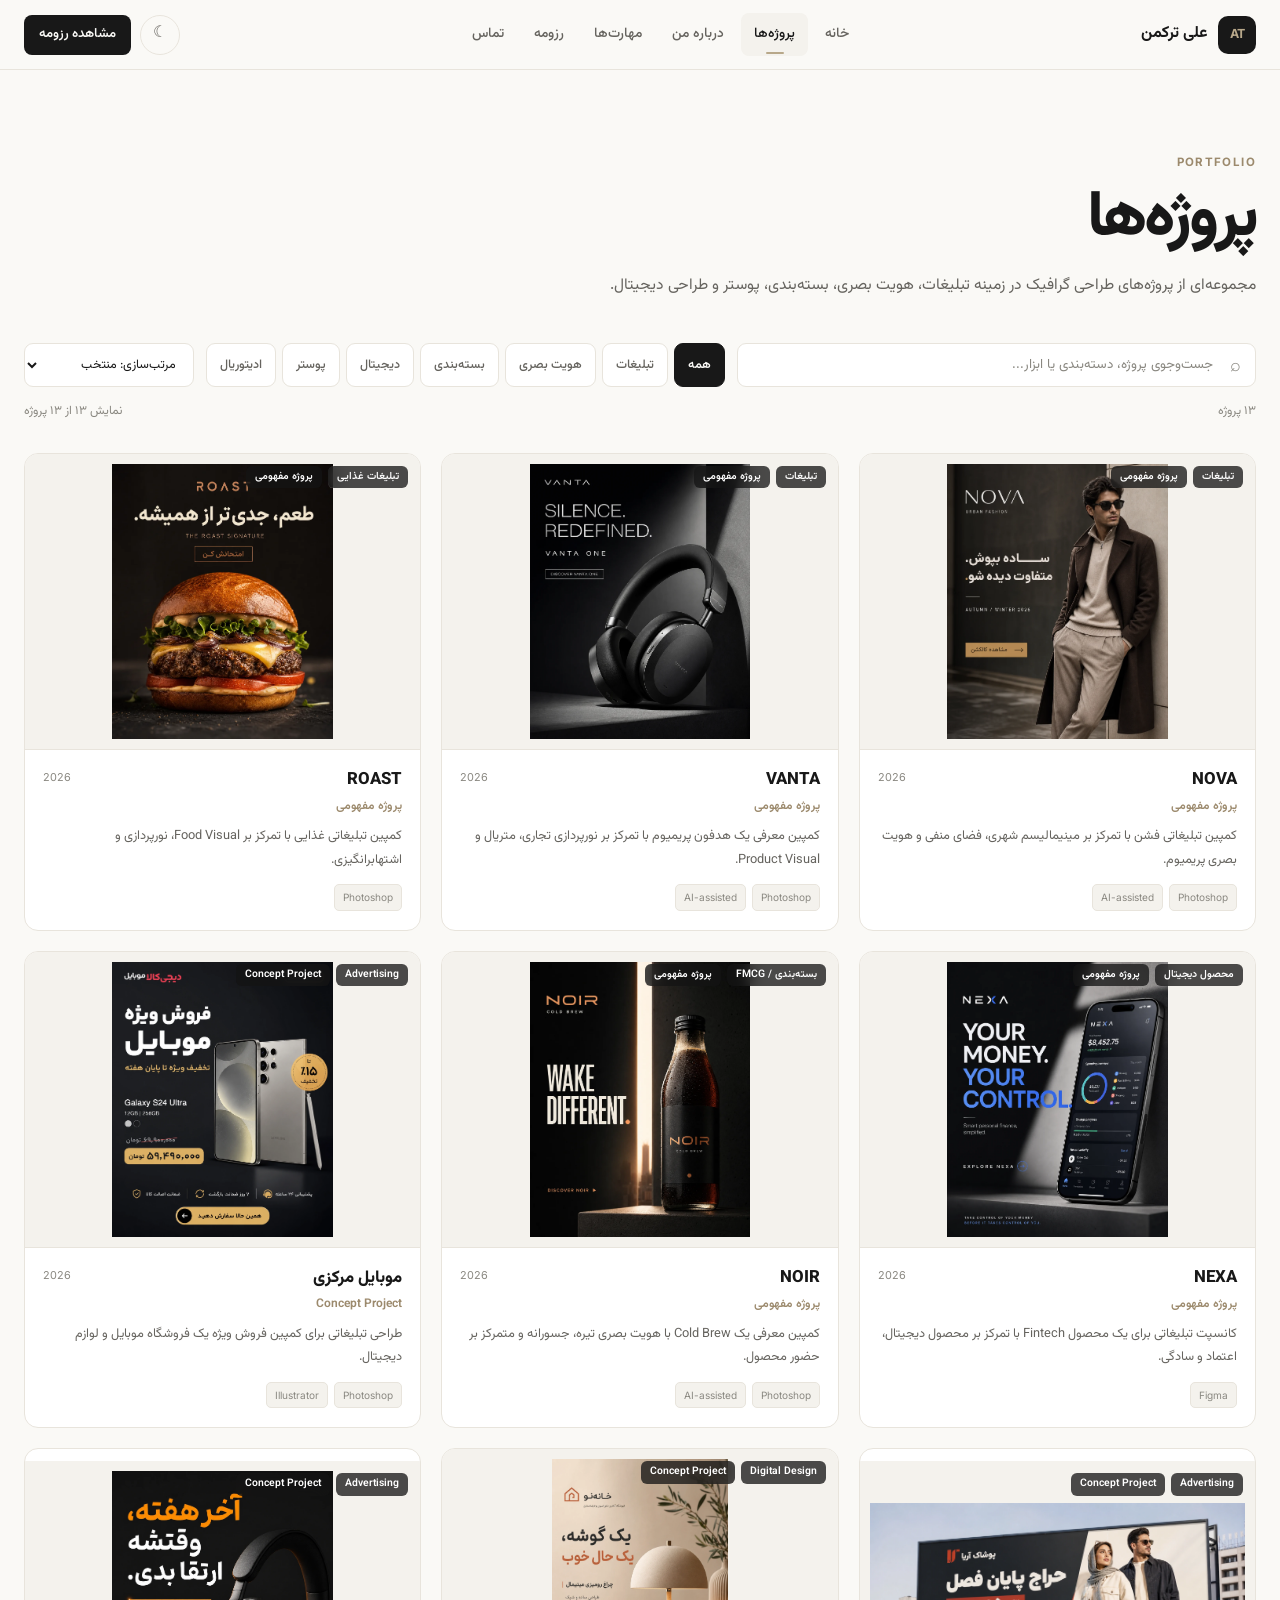
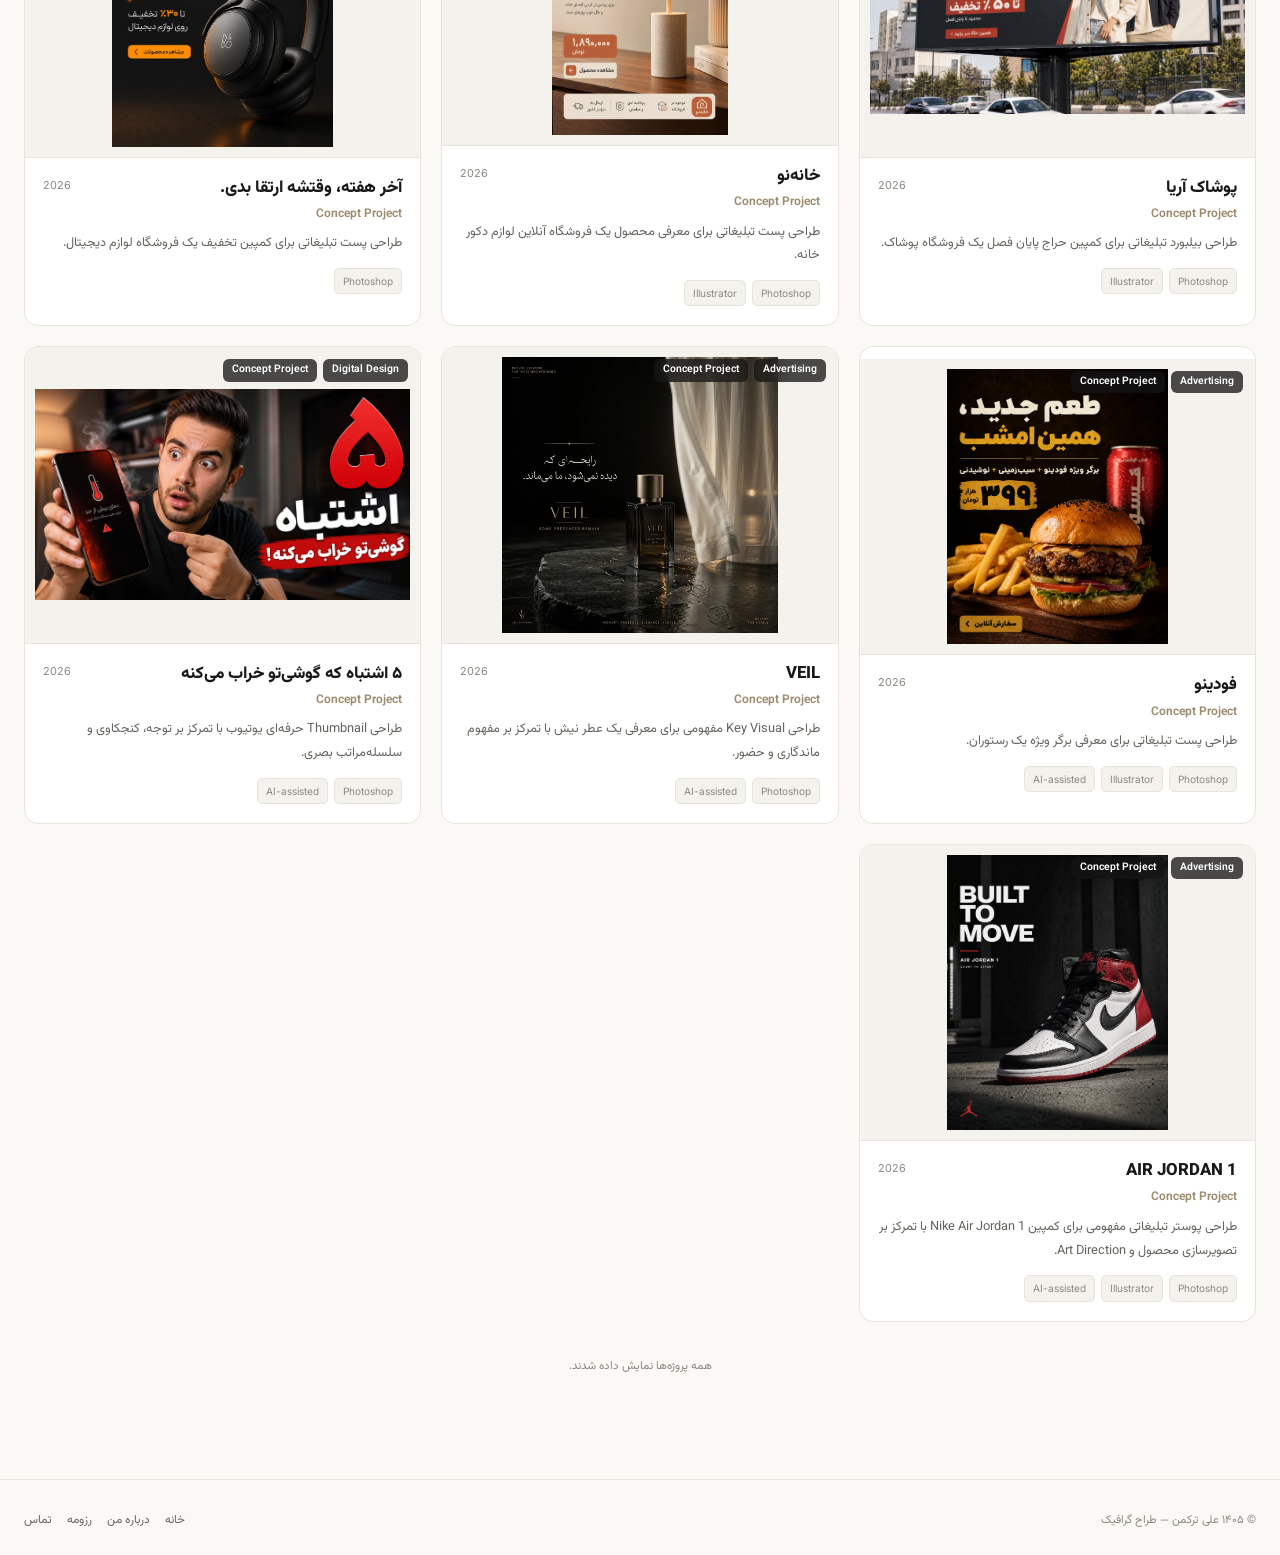
==== commit 426d4de2: "Update projects.html" ====
--- a/projects.html
+++ b/projects.html
@@ -1415,6 +1415,97 @@
 
 
 /* =========================================================
+   INFINITE SCROLL
+   ========================================================= */
+
+.infinite-scroll-sentinel {
+    width:
+        100%;
+
+    min-height:
+        1px;
+
+    margin-top:
+        28px;
+}
+
+.infinite-scroll-status {
+    min-height:
+        34px;
+
+    display:
+        flex;
+
+    align-items:
+        center;
+
+    justify-content:
+        center;
+
+    color:
+        var(--text-muted);
+
+    font-size:
+        0.72rem;
+
+    opacity:
+        0;
+
+    transition:
+        opacity 0.25s ease;
+}
+
+.infinite-scroll-status.visible {
+    opacity:
+        1;
+}
+
+.infinite-scroll-status.done {
+    opacity:
+        1;
+}
+
+.infinite-scroll-loader {
+    width:
+        18px;
+
+    height:
+        18px;
+
+    margin-inline:
+        8px;
+
+    border:
+        2px solid
+        var(--border);
+
+    border-top-color:
+        var(--accent);
+
+    border-radius:
+        50%;
+
+    animation:
+        infiniteSpin 0.8s
+        linear infinite;
+}
+
+@keyframes infiniteSpin {
+
+    from {
+        transform:
+            rotate(0deg);
+    }
+
+    to {
+        transform:
+            rotate(360deg);
+    }
+
+}
+
+
+/* =========================================================
    EMPTY STATE
    ========================================================= */
 
@@ -1515,125 +1606,6 @@
 
     color:
         #FFFFFF;
-}
-
-
-/* =========================================================
-   PAGINATION
-   ========================================================= */
-
-.pagination {
-    display:
-        flex;
-
-    align-items:
-        center;
-
-    justify-content:
-        center;
-
-    flex-wrap:
-        wrap;
-
-    gap:
-        6px;
-
-    margin-top:
-        38px;
-}
-
-.page-btn {
-    min-width:
-        40px;
-
-    height:
-        40px;
-
-    padding:
-        0 10px;
-
-    display:
-        inline-flex;
-
-    align-items:
-        center;
-
-    justify-content:
-        center;
-
-    border:
-        1px solid
-        var(--border);
-
-    border-radius:
-        8px;
-
-    background:
-        var(--surface);
-
-    color:
-        var(--text-secondary);
-
-    font-size:
-        0.75rem;
-
-    font-weight:
-        600;
-
-    cursor:
-        pointer;
-
-    transition:
-        color var(--transition),
-        background-color var(--transition),
-        border-color var(--transition);
-}
-
-.page-btn:hover:not(:disabled) {
-    border-color:
-        var(--accent);
-
-    color:
-        var(--text);
-}
-
-.page-btn.active {
-    border-color:
-        var(--text);
-
-    background:
-        var(--text);
-
-    color:
-        var(--bg);
-}
-
-html[data-theme="dark"]
-.page-btn.active {
-    border-color:
-        var(--accent);
-
-    background:
-        var(--accent);
-
-    color:
-        #161613;
-}
-
-.page-btn:disabled {
-    opacity:
-        0.4;
-
-    cursor:
-        not-allowed;
-}
-
-.page-btn.arrow {
-    font-family:
-        var(--font-en);
-
-    font-size:
-        0.95rem;
 }
 
 
@@ -3203,6 +3175,7 @@
         transition-duration:
             0.01ms !important;
     }
+
 }
 
 </style>
@@ -3545,7 +3518,7 @@
 
 
                     <span id="pageStatus">
-                        صفحه ۱
+                        نمایش ۰ پروژه
                     </span>
 
                 </div>
@@ -3609,11 +3582,22 @@
 
 
 
-                <nav
-                    class="pagination"
-                    id="pagination"
-                    aria-label="صفحه‌بندی پروژه‌ها"
-                ></nav>
+                <!-- =================================================
+                     INFINITE SCROLL SENTINEL
+                     ================================================= -->
+
+                <div
+                    class="infinite-scroll-sentinel"
+                    id="infiniteScrollSentinel"
+                    aria-hidden="true"
+                >
+
+                    <div
+                        class="infinite-scroll-status"
+                        id="infiniteScrollStatus"
+                    ></div>
+
+                </div>
 
             </div>
 
@@ -3849,7 +3833,11 @@
            CONFIGURATION
            ========================================================= */
 
-        const ITEMS_PER_PAGE = 12;
+        const INITIAL_PROJECTS = 12;
+
+        const LOAD_INCREMENT = 6;
+
+        const LOAD_AHEAD_PX = 700;
 
 
 
@@ -3865,7 +3853,11 @@
 
             sort: "featured",
 
-            page: 1
+            visibleCount:
+                INITIAL_PROJECTS,
+
+            loading:
+                false
 
         };
 
@@ -3926,9 +3918,15 @@
             );
 
 
-        const pagination =
+        const infiniteScrollSentinel =
             document.getElementById(
-                "pagination"
+                "infiniteScrollSentinel"
+            );
+
+
+        const infiniteScrollStatus =
+            document.getElementById(
+                "infiniteScrollStatus"
             );
 
 
@@ -4681,10 +4679,87 @@
 
 
         /* =========================================================
+           INFINITE SCROLL STATUS
+           ========================================================= */
+
+        function updateInfiniteScrollStatus(
+            shown,
+            total,
+            isLoading = false
+        ) {
+
+            if (
+                total === 0
+            ) {
+
+                infiniteScrollStatus.className =
+                    "infinite-scroll-status";
+
+                infiniteScrollStatus.innerHTML =
+                    "";
+
+                return;
+
+            }
+
+
+            if (
+                shown >= total
+            ) {
+
+                infiniteScrollStatus.className =
+                    "infinite-scroll-status done";
+
+                infiniteScrollStatus.textContent =
+                    "همه پروژه‌ها نمایش داده شدند.";
+
+                return;
+
+            }
+
+
+            if (
+                isLoading
+            ) {
+
+                infiniteScrollStatus.className =
+                    "infinite-scroll-status visible";
+
+                infiniteScrollStatus.innerHTML = `
+
+                    <span>
+                        در حال بارگذاری پروژه‌های بیشتر
+                    </span>
+
+                    <span
+                        class="infinite-scroll-loader"
+                        aria-hidden="true"
+                    ></span>
+
+                `;
+
+                return;
+
+            }
+
+
+            infiniteScrollStatus.className =
+                "infinite-scroll-status";
+
+            infiniteScrollStatus.innerHTML =
+                "";
+
+        }
+
+
+
+        /* =========================================================
            RENDER PROJECTS
            ========================================================= */
 
-        function renderProjects() {
+        function renderProjects(
+            reset = true
+        ) {
 
             const filtered =
                 getFilteredProjects();
@@ -4694,49 +4769,71 @@
                 filtered.length;
 
 
-            const totalPages =
-                Math.max(
-                    1,
-                    Math.ceil(
-                        total /
-                        ITEMS_PER_PAGE
-                    )
-                );
-
-
             if (
-                state.page >
-                totalPages
+                reset
             ) {
 
-                state.page =
-                    totalPages;
+                state.visibleCount =
+                    Math.min(
+                        INITIAL_PROJECTS,
+                        total
+                    );
+
+                projectsGrid.innerHTML =
+                    "";
 
             }
-
-
-            const start =
-                (
-                    state.page -
-                    1
-                ) *
-                ITEMS_PER_PAGE;
-
-
-            const end =
-                start +
-                ITEMS_PER_PAGE;
 
 
             const visible =
                 filtered.slice(
-                    start,
-                    end
+                    0,
+                    state.visibleCount
                 );
 
 
-            projectsGrid.innerHTML =
-                "";
+            if (
+                reset
+            ) {
+
+                visible.forEach(
+                    project => {
+
+                        projectsGrid.appendChild(
+                            createProjectCard(
+                                project
+                            )
+                        );
+
+                    }
+                );
+
+            } else {
+
+                const currentlyRendered =
+                    projectsGrid.children.length;
+
+
+                const nextProjects =
+                    filtered.slice(
+                        currentlyRendered,
+                        state.visibleCount
+                    );
+
+
+                nextProjects.forEach(
+                    project => {
+
+                        projectsGrid.appendChild(
+                            createProjectCard(
+                                project
+                            )
+                        );
+
+                    }
+                );
+
+            }
 
 
             emptyState.classList.toggle(
@@ -4751,420 +4848,403 @@
                 )} پروژه`;
 
 
+            const shown =
+                Math.min(
+                    state.visibleCount,
+                    total
+                );
+
+
+            pageStatus.textContent =
+                `نمایش ${formatNumber(
+                    shown
+                )} از ${formatNumber(
+                    total
+                )} پروژه`;
+
+
+            updateInfiniteScrollStatus(
+                shown,
+                total,
+                false
+            );
+
+        }
+
+
+
+        /* =========================================================
+           LOAD MORE PROJECTS
+           ========================================================= */
+
+        function loadMoreProjects() {
+
             if (
-                total === 0
+                state.loading
             ) {
 
-                pagination.innerHTML =
+                return;
+
+            }
+
+
+            const filtered =
+                getFilteredProjects();
+
+
+            const total =
+                filtered.length;
+
+
+            if (
+                state.visibleCount >=
+                total
+            ) {
+
+                updateInfiniteScrollStatus(
+                    total,
+                    total,
+                    false
+                );
+
+                return;
+
+            }
+
+
+            state.loading =
+                true;
+
+
+            const nextCount =
+                Math.min(
+                    state.visibleCount +
+                        LOAD_INCREMENT,
+                    total
+                );
+
+
+            updateInfiniteScrollStatus(
+                state.visibleCount,
+                total,
+                true
+            );
+
+
+            /*
+             * Small delay prevents sudden rendering bursts
+             * and makes the transition feel natural.
+             */
+
+            window.setTimeout(
+                () => {
+
+                    state.visibleCount =
+                        nextCount;
+
+
+                    renderProjects(
+                        false
+                    );
+
+
+                    state.loading =
+                        false;
+
+
+                    updateInfiniteScrollStatus(
+                        state.visibleCount,
+                        total,
+                        false
+                    );
+
+                },
+                120
+            );
+
+        }
+
+
+
+        /* =========================================================
+           INTERSECTION OBSERVER
+           ========================================================= */
+
+        let infiniteObserver =
+            null;
+
+
+        function initializeInfiniteScroll() {
+
+            if (
+                !infiniteScrollSentinel
+            ) {
+
+                return;
+
+            }
+
+
+            if (
+                !("IntersectionObserver" in window)
+            ) {
+
+                /*
+                 * Graceful fallback:
+                 * load more when the user reaches the
+                 * bottom of the document.
+                 */
+
+                window.addEventListener(
+                    "scroll",
+                    handleFallbackScroll,
+                    {
+                        passive: true
+                    }
+                );
+
+                return;
+
+            }
+
+
+            infiniteObserver =
+                new IntersectionObserver(
+                    entries => {
+
+                        const entry =
+                            entries[0];
+
+
+                        if (
+                            !entry ||
+                            !entry.isIntersecting
+                        ) {
+
+                            return;
+
+                        }
+
+
+                        loadMoreProjects();
+
+                    },
+                    {
+                        root:
+                            null,
+
+                        rootMargin:
+                            `${LOAD_AHEAD_PX}px 0px`,
+
+                        threshold:
+                            0
+                    }
+                );
+
+
+            infiniteObserver.observe(
+                infiniteScrollSentinel
+            );
+
+        }
+
+
+
+        /* =========================================================
+           FALLBACK SCROLL
+           ========================================================= */
+
+        function handleFallbackScroll() {
+
+            if (
+                state.loading
+            ) {
+
+                return;
+
+            }
+
+
+            const scrollPosition =
+                window.innerHeight +
+                window.scrollY;
+
+
+            const documentHeight =
+                document.documentElement
+                    .scrollHeight;
+
+
+            if (
+                documentHeight -
+                scrollPosition <=
+                LOAD_AHEAD_PX
+            ) {
+
+                loadMoreProjects();
+
+            }
+
+        }
+
+
+
+        /* =========================================================
+           FILTER BUTTONS
+           ========================================================= */
+
+        filterButtons.forEach(
+            button => {
+
+                button.addEventListener(
+                    "click",
+                    () => {
+
+                        const filter =
+                            button.dataset.filter ||
+                            "all";
+
+
+                        state.category =
+                            filter;
+
+
+                        filterButtons.forEach(
+                            item => {
+
+                                const active =
+                                    item ===
+                                    button;
+
+
+                                item.classList.toggle(
+                                    "active",
+                                    active
+                                );
+
+
+                                item.setAttribute(
+                                    "aria-pressed",
+                                    String(
+                                        active
+                                    )
+                                );
+
+                            }
+                        );
+
+
+                        renderProjects(
+                            true
+                        );
+
+                    }
+                );
+
+            }
+        );
+
+
+
+        /* =========================================================
+           SEARCH
+           ========================================================= */
+
+        projectSearch.addEventListener(
+            "input",
+            () => {
+
+                state.search =
+                    projectSearch.value;
+
+
+                renderProjects(
+                    true
+                );
+
+            }
+        );
+
+
+
+        /* =========================================================
+           SORT
+           ========================================================= */
+
+        sortProjects.addEventListener(
+            "change",
+            () => {
+
+                state.sort =
+                    sortProjects.value;
+
+
+                renderProjects(
+                    true
+                );
+
+            }
+        );
+
+
+
+        /* =========================================================
+           RESET FILTERS
+           ========================================================= */
+
+        resetSearchBtn.addEventListener(
+            "click",
+            () => {
+
+                state.search =
                     "";
 
-                pageStatus.textContent =
-                    "بدون نتیجه";
-
-                return;
+                state.category =
+                    "all";
+
+                state.sort =
+                    "featured";
+
+
+                projectSearch.value =
+                    "";
+
+
+                sortProjects.value =
+                    "featured";
+
+
+                filterButtons.forEach(
+                    button => {
+
+                        const active =
+                            button.dataset.filter ===
+                            "all";
+
+
+                        button.classList.toggle(
+                            "active",
+                            active
+                        );
+
+
+                        button.setAttribute(
+                            "aria-pressed",
+                            String(
+                                active
+                            )
+                        );
+
+                    }
+                );
+
+
+                renderProjects(
+                    true
+                );
 
             }
-
-
-            visible.forEach(
-                project => {
-
-                    projectsGrid.appendChild(
-                        createProjectCard(
-                            project
-                        )
-                    );
-
-                }
-            );
-
-
-            renderPagination(
-                totalPages
-            );
-
-
-            pageStatus.textContent =
-                `صفحه ${formatNumber(
-                    state.page
-                )} از ${formatNumber(
-                    totalPages
-                )}`;
-
-        }
-
-
-
-        /* =========================================================
-           PAGINATION
-           ========================================================= */
-
-        function renderPagination(
-            totalPages
-        ) {
-
-            pagination.innerHTML =
-                "";
-
-
-            if (
-                totalPages <= 1
-            ) {
-
-                return;
-
-            }
-
-
-            const previous =
-                document.createElement(
-                    "button"
-                );
-
-
-            previous.type =
-                "button";
-
-
-            previous.className =
-                "page-btn arrow";
-
-
-            previous.textContent =
-                "→";
-
-
-            previous.setAttribute(
-                "aria-label",
-                "صفحه قبلی"
-            );
-
-
-            previous.disabled =
-                state.page ===
-                1;
-
-
-            previous.addEventListener(
-                "click",
-                () => {
-
-                    if (
-                        state.page >
-                        1
-                    ) {
-
-                        state.page -=
-                            1;
-
-                        renderProjects();
-
-                        scrollToProjects();
-
-                    }
-
-                }
-            );
-
-
-            pagination.appendChild(
-                previous
-            );
-
-
-            const pages =
-                getVisiblePageNumbers(
-                    state.page,
-                    totalPages
-                );
-
-
-            pages.forEach(
-                pageNumber => {
-
-
-                    if (
-                        pageNumber ===
-                        "ellipsis"
-                    ) {
-
-                        const span =
-                            document.createElement(
-                                "span"
-                            );
-
-
-                        span.className =
-                            "page-btn";
-
-
-                        span.textContent =
-                            "…";
-
-
-                        span.setAttribute(
-                            "aria-hidden",
-                            "true"
-                        );
-
-
-                        span.style.cursor =
-                            "default";
-
-
-                        pagination.appendChild(
-                            span
-                        );
-
-
-                        return;
-
-                    }
-
-
-                    const button =
-                        document.createElement(
-                            "button"
-                        );
-
-
-                    button.type =
-                        "button";
-
-
-                    button.className =
-                        "page-btn";
-
-
-                    button.textContent =
-                        formatNumber(
-                            pageNumber
-                        );
-
-
-                    button.setAttribute(
-                        "aria-label",
-                        `صفحه ${formatNumber(
-                            pageNumber
-                        )}`
-                    );
-
-
-                    if (
-                        pageNumber ===
-                        state.page
-                    ) {
-
-                        button.classList.add(
-                            "active"
-                        );
-
-
-                        button.setAttribute(
-                            "aria-current",
-                            "page"
-                        );
-
-                    }
-
-
-                    button.addEventListener(
-                        "click",
-                        () => {
-
-                            state.page =
-                                pageNumber;
-
-                            renderProjects();
-
-                            scrollToProjects();
-
-                        }
-                    );
-
-
-                    pagination.appendChild(
-                        button
-                    );
-
-                }
-            );
-
-
-            const next =
-                document.createElement(
-                    "button"
-                );
-
-
-            next.type =
-                "button";
-
-
-            next.className =
-                "page-btn arrow";
-
-
-            next.textContent =
-                "←";
-
-
-            next.setAttribute(
-                "aria-label",
-                "صفحه بعدی"
-            );
-
-
-            next.disabled =
-                state.page ===
-                totalPages;
-
-
-            next.addEventListener(
-                "click",
-                () => {
-
-                    if (
-                        state.page <
-                        totalPages
-                    ) {
-
-                        state.page +=
-                            1;
-
-                        renderProjects();
-
-                        scrollToProjects();
-
-                    }
-
-                }
-            );
-
-
-            pagination.appendChild(
-                next
-            );
-
-        }
-
-
-
-        /* =========================================================
-           PAGE NUMBER RANGE
-           ========================================================= */
-
-        function getVisiblePageNumbers(
-            current,
-            total
-        ) {
-
-            if (
-                total <= 7
-            ) {
-
-                return Array.from(
-                    {
-                        length:
-                            total
-                    },
-                    (
-                        _,
-                        index
-                    ) =>
-                        index + 1
-                );
-
-            }
-
-
-            const pages = [1];
-
-
-            if (
-                current > 4
-            ) {
-
-                pages.push(
-                    "ellipsis"
-                );
-
-            }
-
-
-            const start =
-                Math.max(
-                    2,
-                    current - 1
-                );
-
-
-            const end =
-                Math.min(
-                    total - 1,
-                    current + 1
-                );
-
-
-            for (
-                let page = start;
-                page <= end;
-                page++
-            ) {
-
-                pages.push(
-                    page
-                );
-
-            }
-
-
-            if (
-                current <
-                total - 3
-            ) {
-
-                pages.push(
-                    "ellipsis"
-                );
-
-            }
-
-
-            pages.push(
-                total
-            );
-
-
-            return pages;
-
-        }
-
-
-
-        /* =========================================================
-           SCROLL
-           ========================================================= */
-
-        function scrollToProjects() {
-
-            const section =
-                document.querySelector(
-                    ".projects-section"
-                );
-
-
-            section?.scrollIntoView(
-                {
-                    behavior:
-                        "smooth",
-
-                    block:
-                        "start"
-                }
-            );
-
-        }
+        );
 
 
 
@@ -5591,168 +5671,6 @@
 
 
         /* =========================================================
-           SEARCH
-           ========================================================= */
-
-        projectSearch.addEventListener(
-            "input",
-            () => {
-
-                state.search =
-                    projectSearch.value;
-
-                state.page =
-                    1;
-
-                renderProjects();
-
-            }
-        );
-
-
-
-        /* =========================================================
-           FILTER
-           ========================================================= */
-
-        filterButtons.forEach(
-            button => {
-
-                button.addEventListener(
-                    "click",
-                    () => {
-
-                        const filter =
-                            button.dataset.filter ||
-                            "all";
-
-
-                        state.category =
-                            filter;
-
-
-                        state.page =
-                            1;
-
-
-                        filterButtons.forEach(
-                            item => {
-
-                                const active =
-                                    item ===
-                                    button;
-
-
-                                item.classList.toggle(
-                                    "active",
-                                    active
-                                );
-
-
-                                item.setAttribute(
-                                    "aria-pressed",
-                                    String(
-                                        active
-                                    )
-                                );
-
-                            }
-                        );
-
-
-                        renderProjects();
-
-                    }
-                );
-
-            }
-        );
-
-
-
-        /* =========================================================
-           SORT
-           ========================================================= */
-
-        sortProjects.addEventListener(
-            "change",
-            () => {
-
-                state.sort =
-                    sortProjects.value;
-
-                state.page =
-                    1;
-
-                renderProjects();
-
-            }
-        );
-
-
-
-        /* =========================================================
-           RESET FILTERS
-           ========================================================= */
-
-        resetSearchBtn.addEventListener(
-            "click",
-            () => {
-
-                state.search =
-                    "";
-
-                state.category =
-                    "all";
-
-                state.sort =
-                    "featured";
-
-                state.page =
-                    1;
-
-
-                projectSearch.value =
-                    "";
-
-
-                sortProjects.value =
-                    "featured";
-
-
-                filterButtons.forEach(
-                    button => {
-
-                        const active =
-                            button.dataset.filter ===
-                            "all";
-
-
-                        button.classList.toggle(
-                            "active",
-                            active
-                        );
-
-
-                        button.setAttribute(
-                            "aria-pressed",
-                            String(
-                                active
-                            )
-                        );
-
-                    }
-                );
-
-
-                renderProjects();
-
-            }
-        );
-
-
-
-        /* =========================================================
            MOBILE MENU
            ========================================================= */
 
@@ -5953,7 +5871,11 @@
 
         initializeTheme();
 
-        renderProjects();
+        renderProjects(
+            true
+        );
+
+        initializeInfiniteScroll();
 
     </script>
 
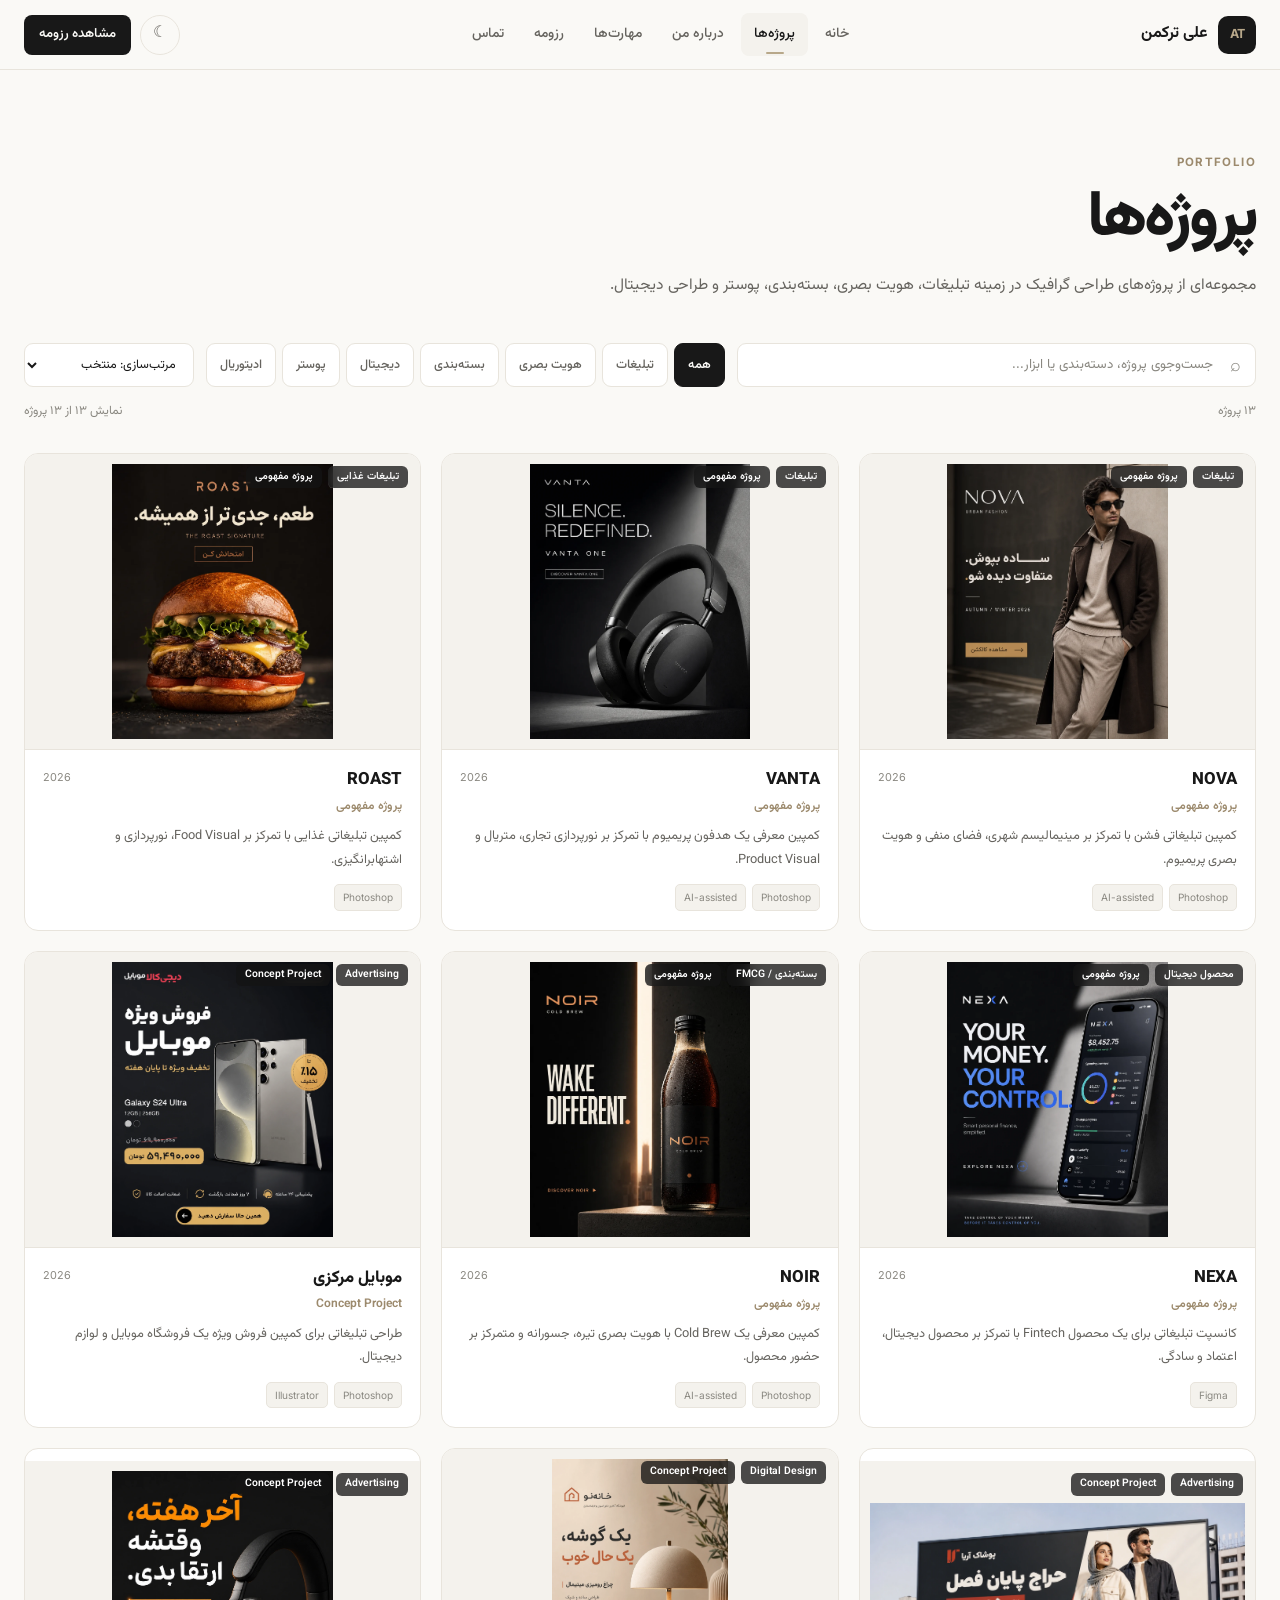
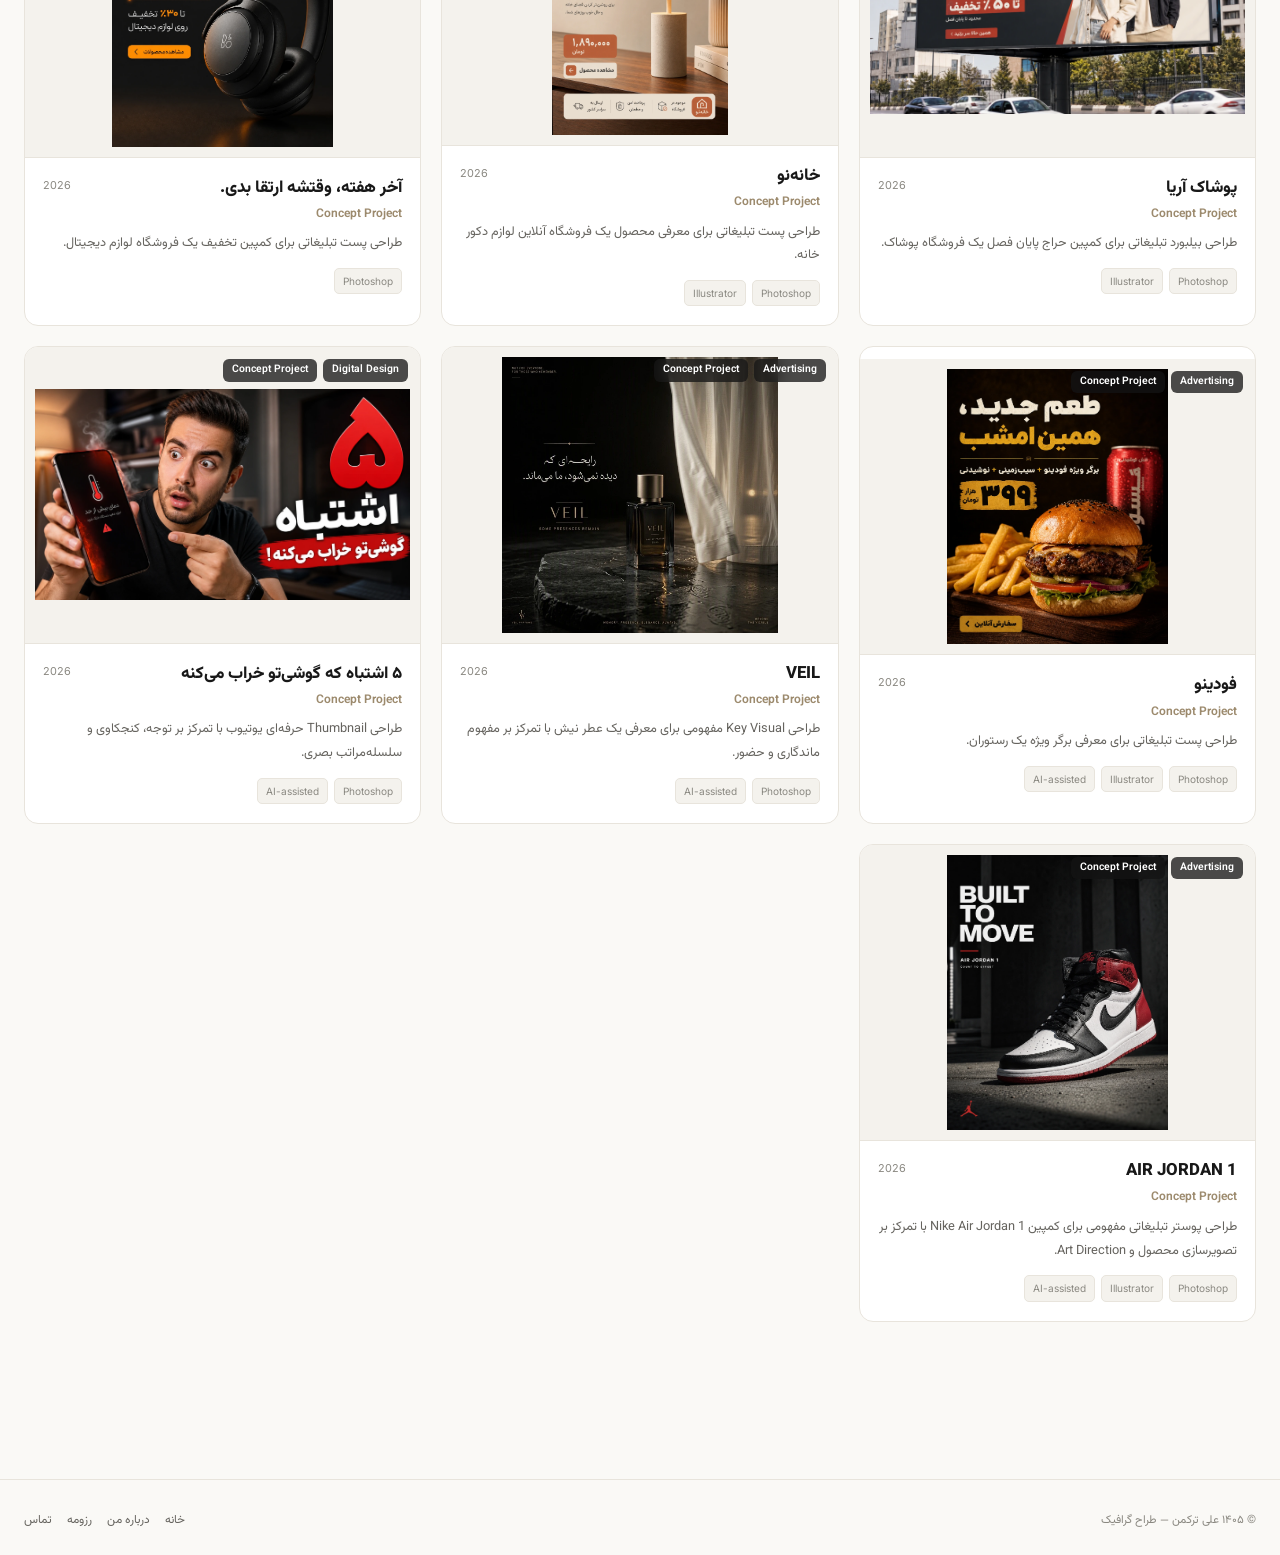
==== commit 6560962b: "Update projects.html" ====
--- a/projects.html
+++ b/projects.html
@@ -4703,44 +4703,40 @@
             }
 
 
+if (
+    shown >= total
+) {
+
+    infiniteScrollStatus.className =
+        "infinite-scroll-status done";
+
+    infiniteScrollStatus.textContent =
+        "";
+
+    infiniteScrollStatus.innerHTML =
+        "";
+
+    return;
+
+}
+
+
             if (
-                shown >= total
-            ) {
-
-                infiniteScrollStatus.className =
-                    "infinite-scroll-status done";
-
-                infiniteScrollStatus.textContent =
-                    "همه پروژه‌ها نمایش داده شدند.";
-
-                return;
-
-            }
-
-
-            if (
-                isLoading
-            ) {
-
-                infiniteScrollStatus.className =
-                    "infinite-scroll-status visible";
-
-                infiniteScrollStatus.innerHTML = `
-
-                    <span>
-                        در حال بارگذاری پروژه‌های بیشتر
-                    </span>
-
-                    <span
-                        class="infinite-scroll-loader"
-                        aria-hidden="true"
-                    ></span>
-
-                `;
-
-                return;
-
-            }
+    shown >= total
+) {
+
+    infiniteScrollStatus.className =
+        "infinite-scroll-status done";
+
+    infiniteScrollStatus.textContent =
+        "";
+
+    infiniteScrollStatus.innerHTML =
+        "";
+
+    return;
+
+}
 
 
             infiniteScrollStatus.className =
